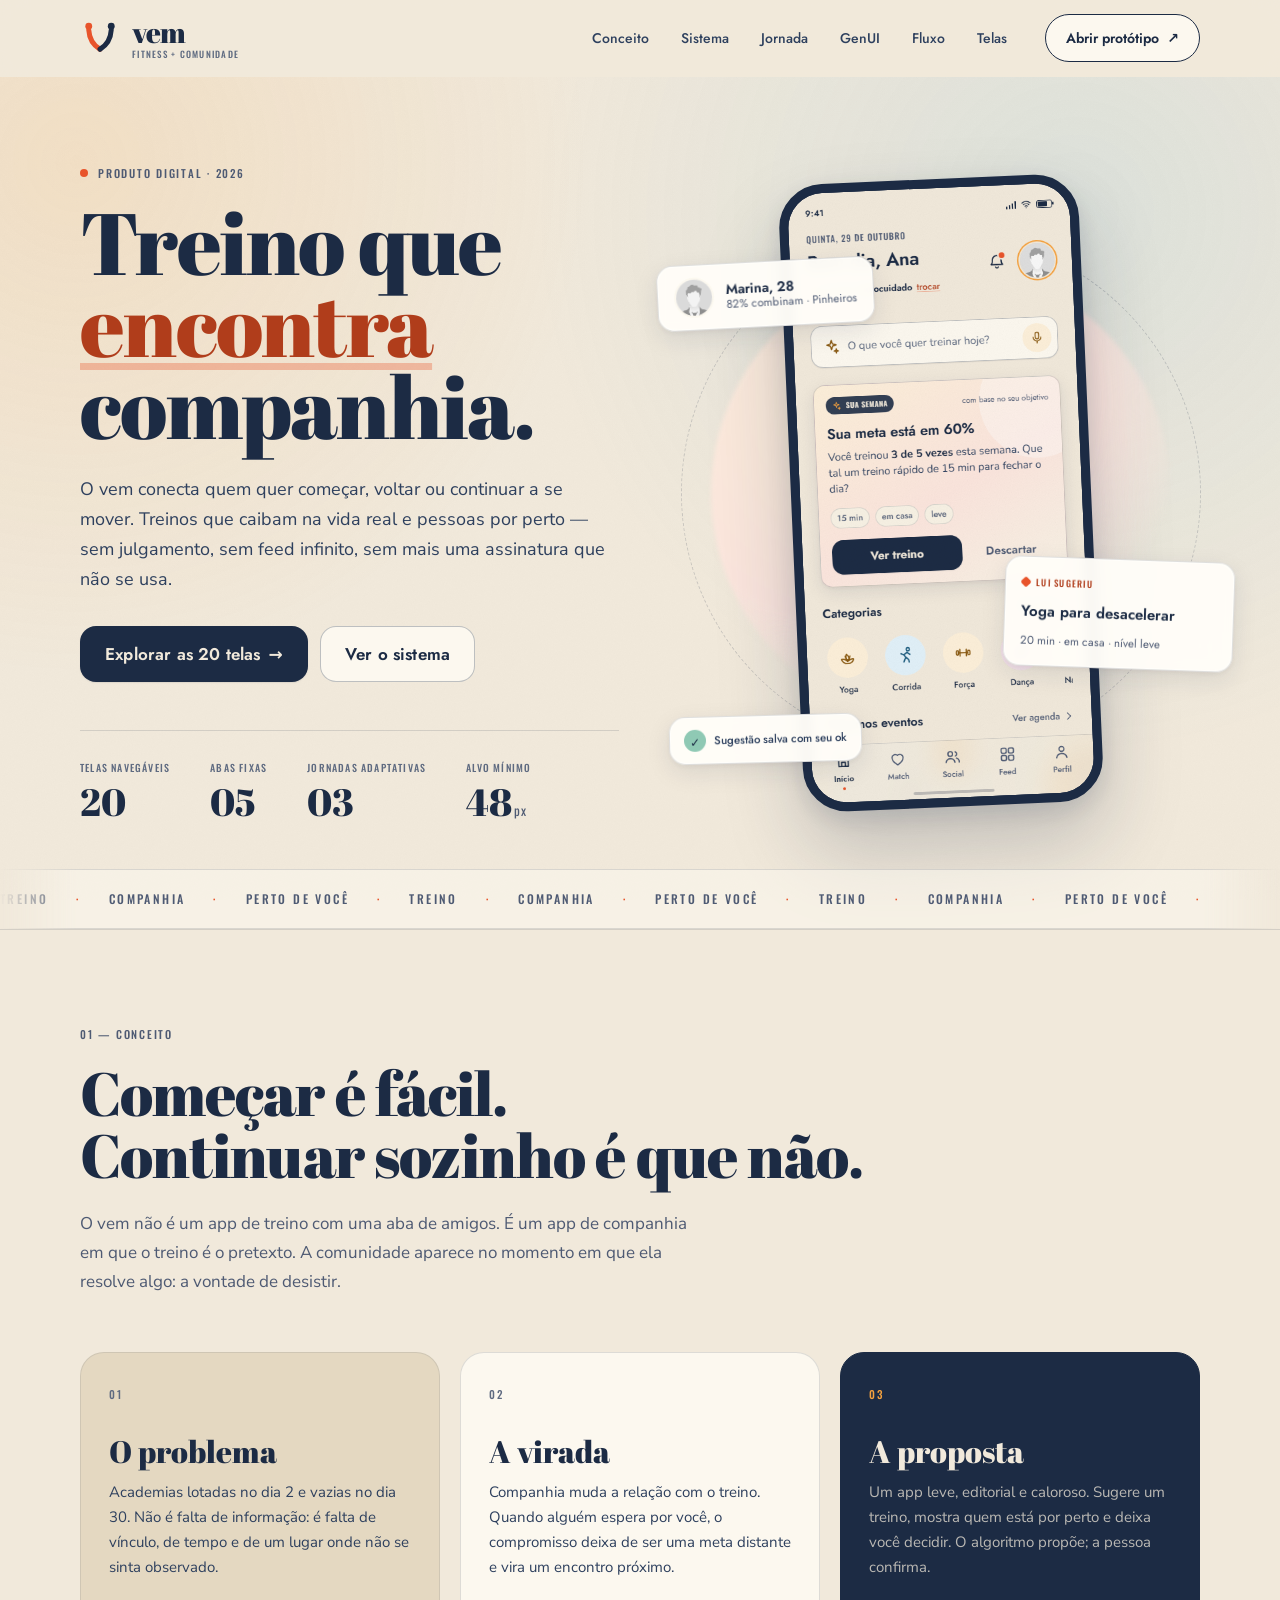
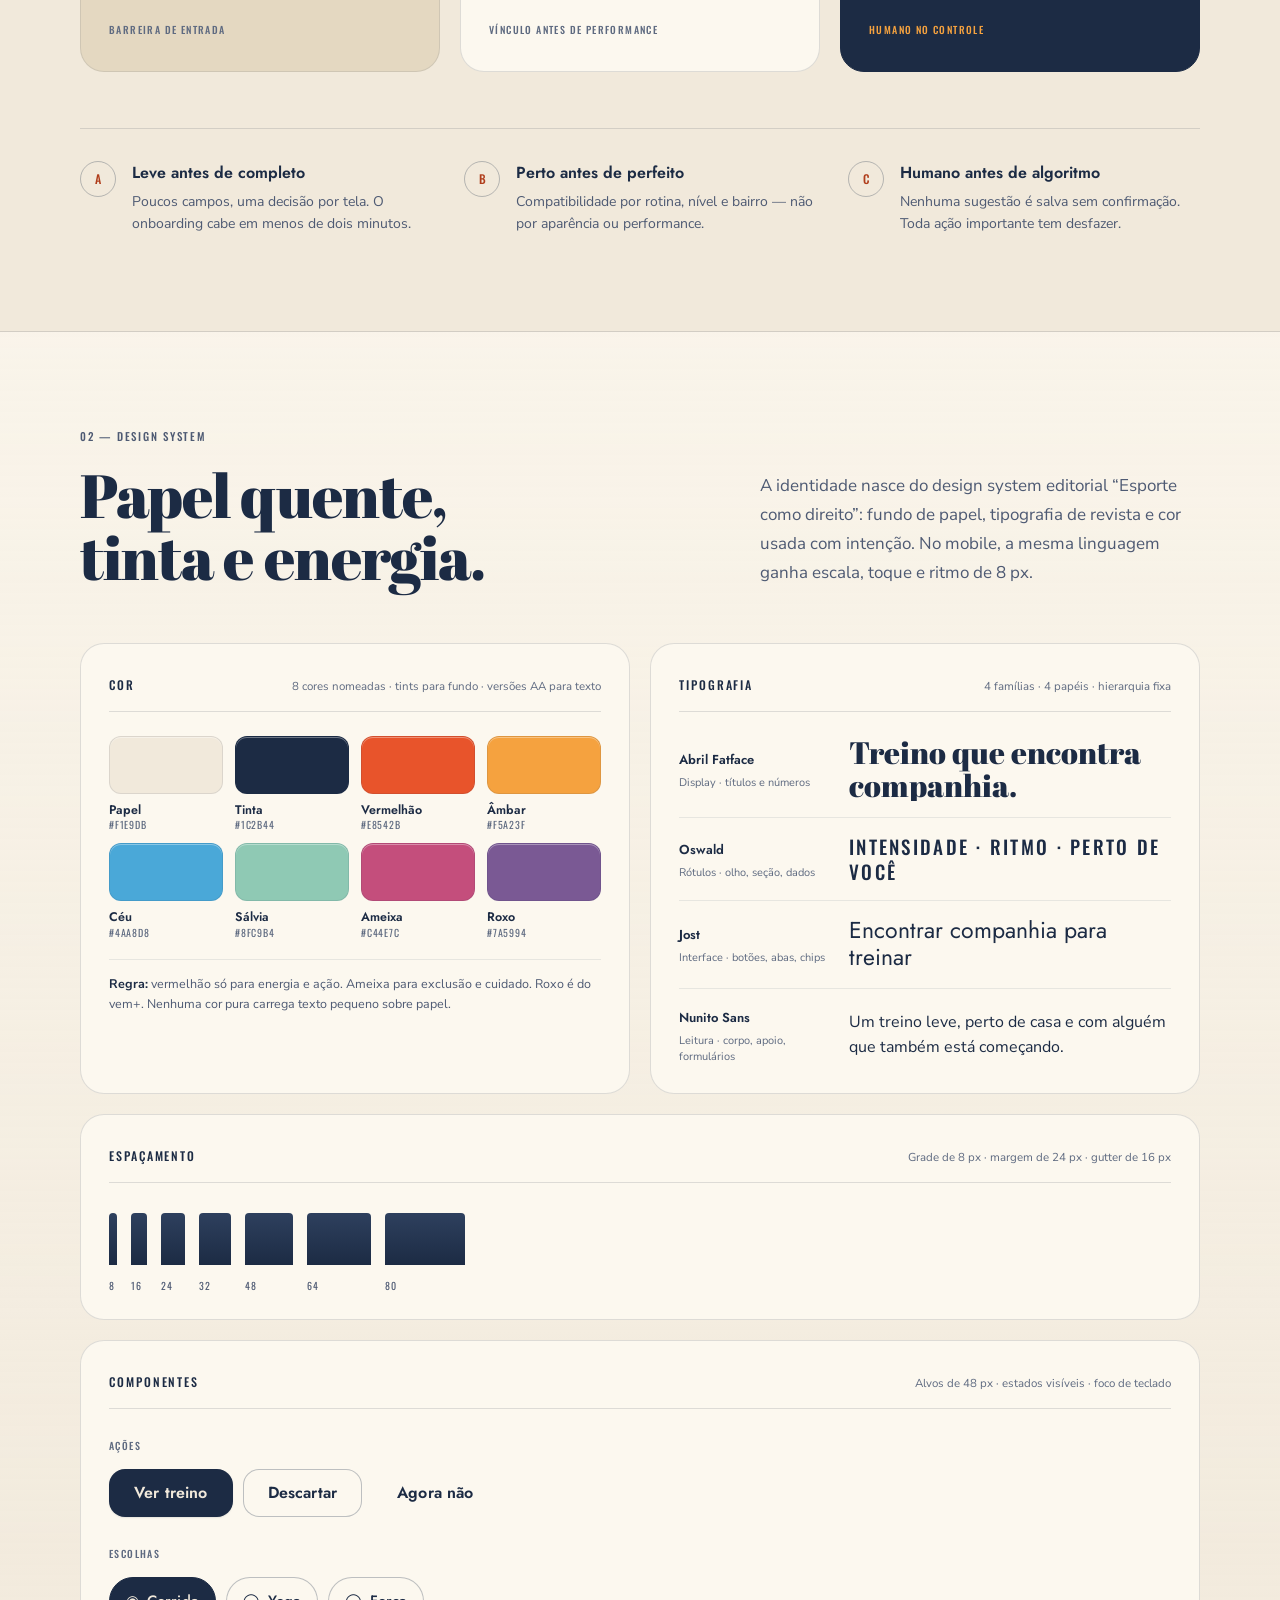
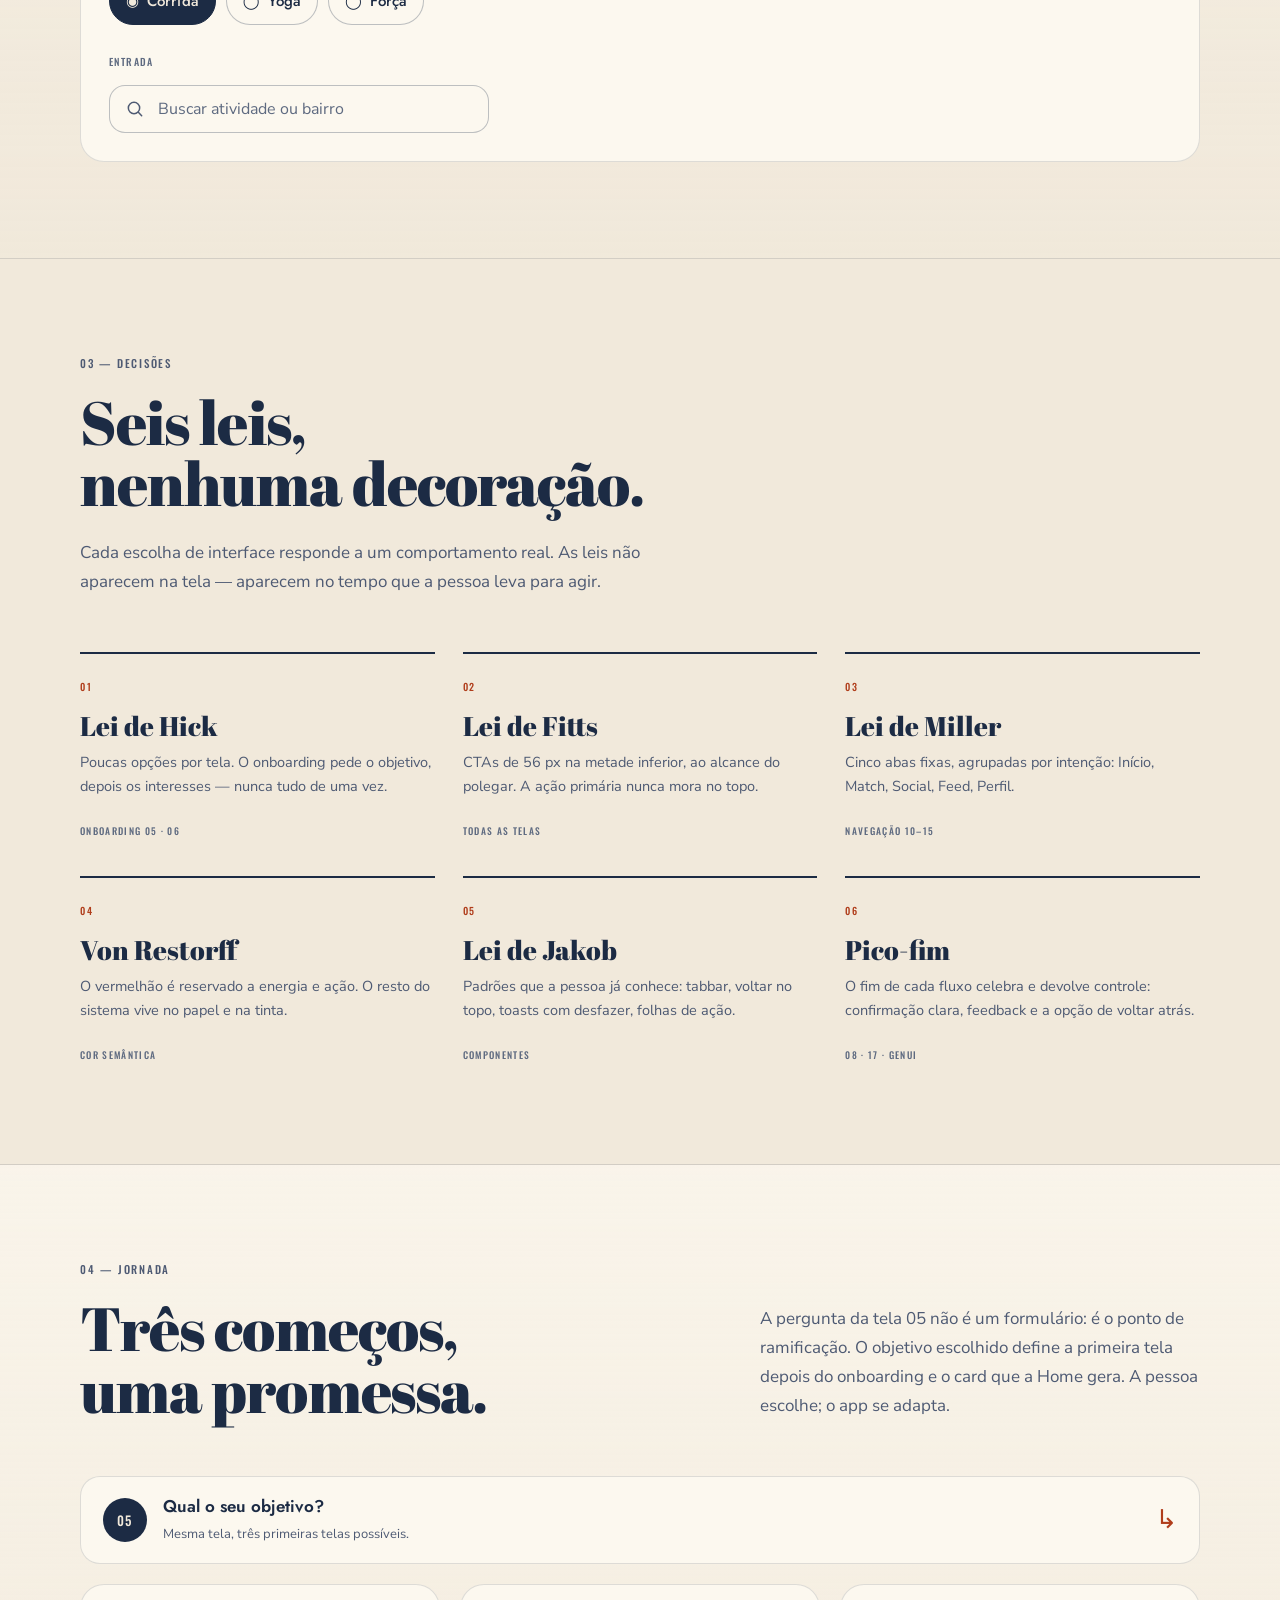
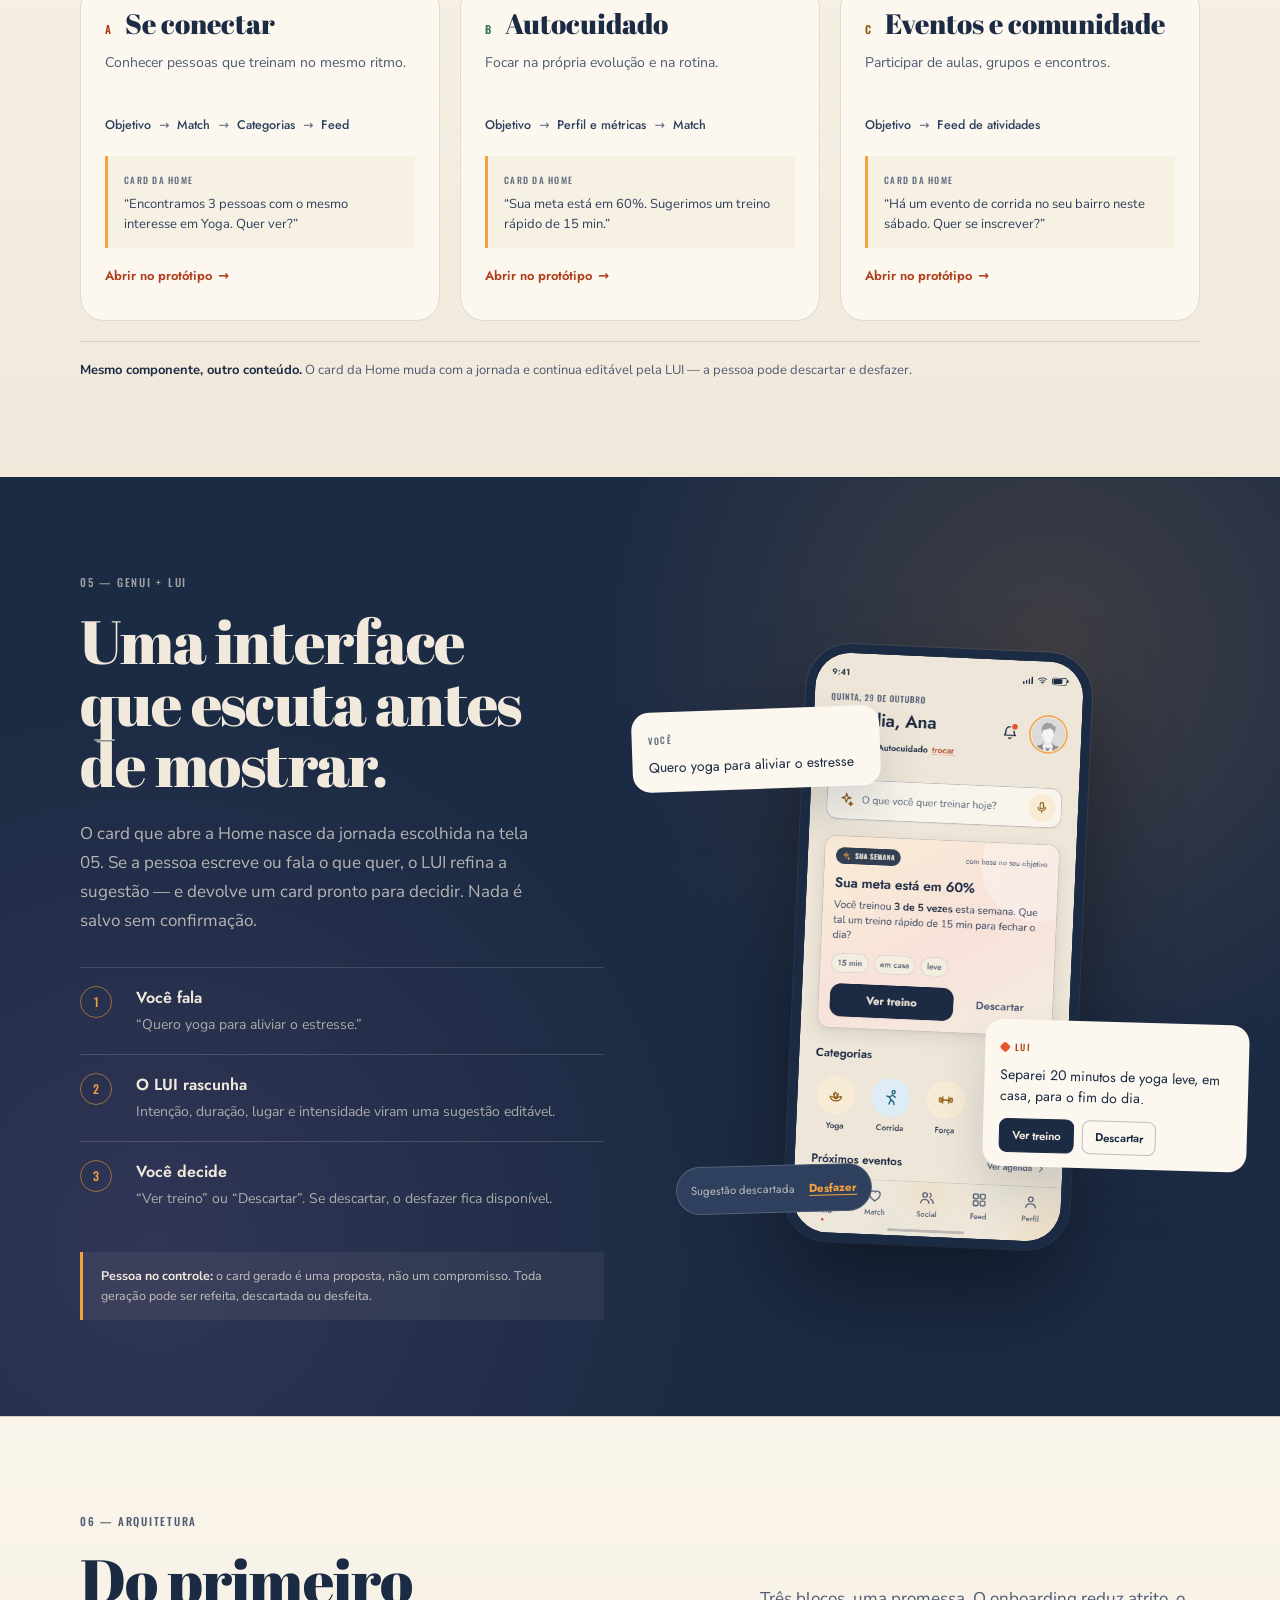
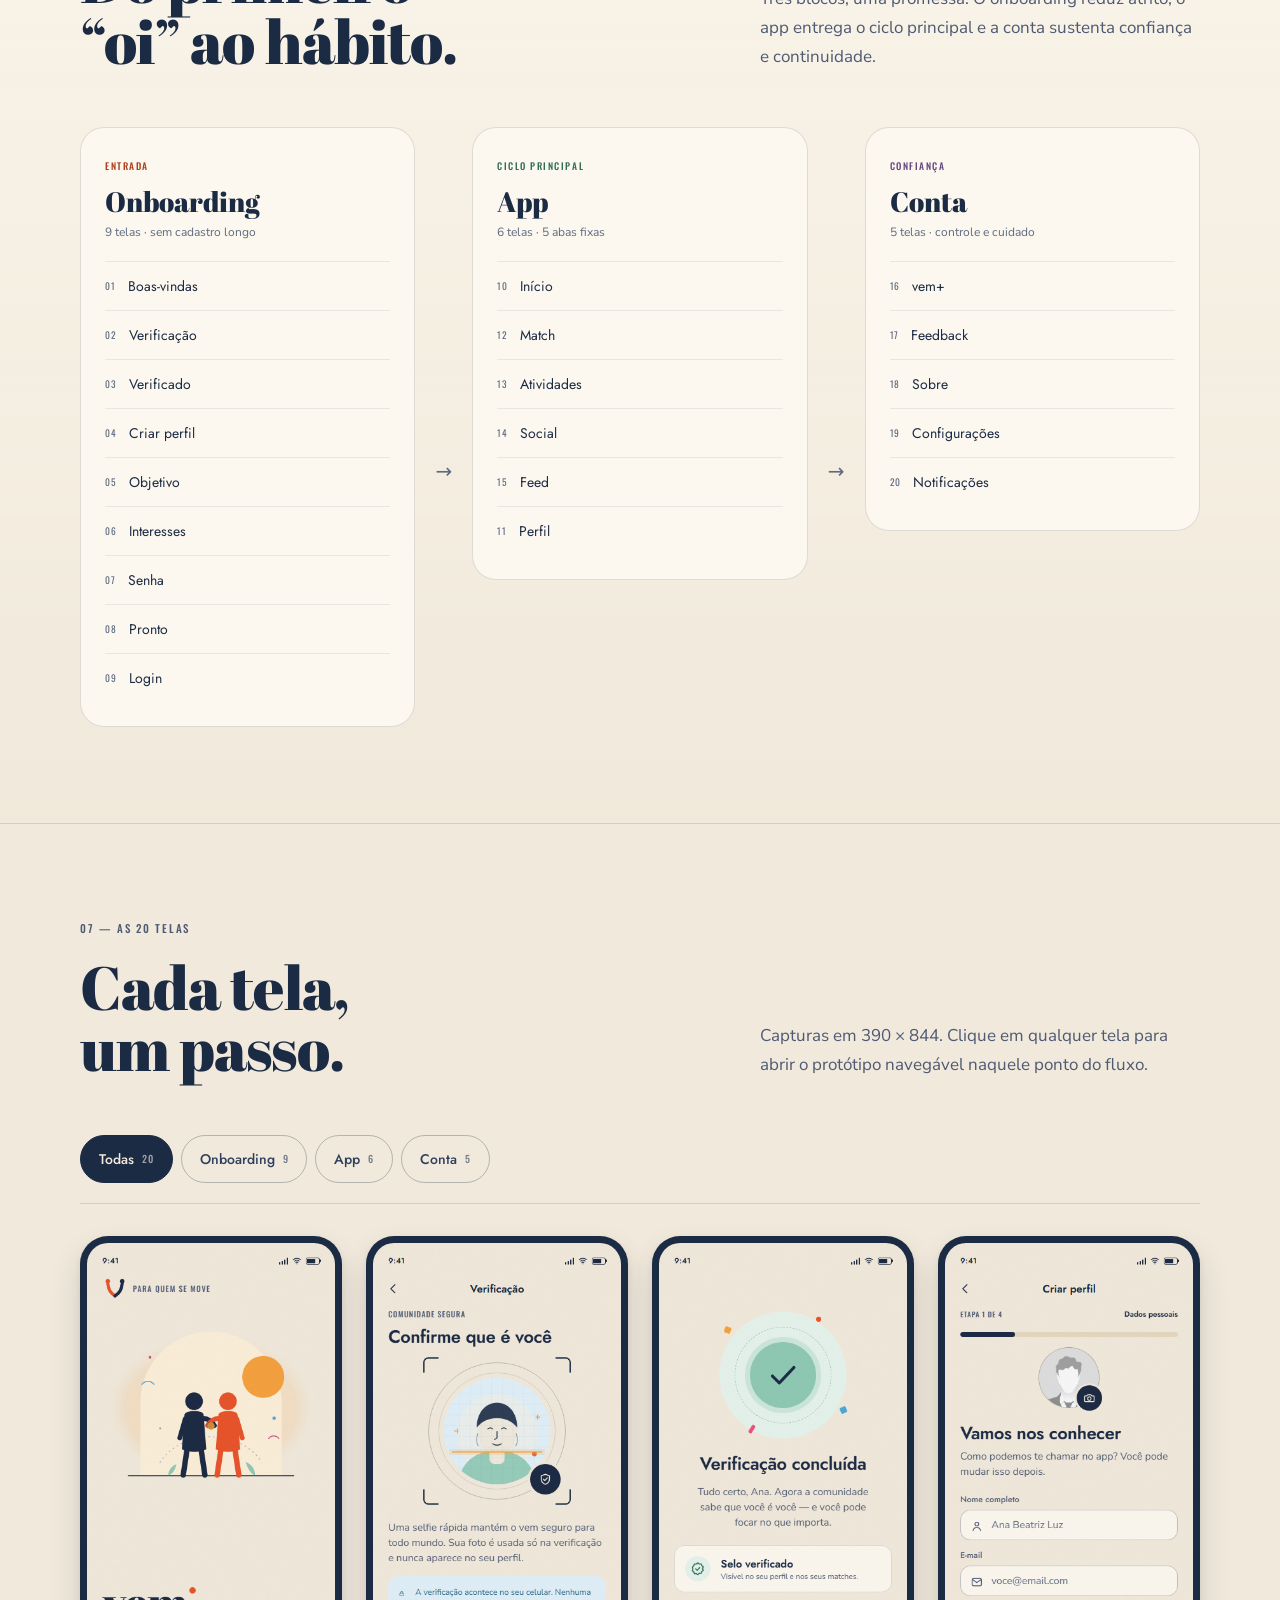
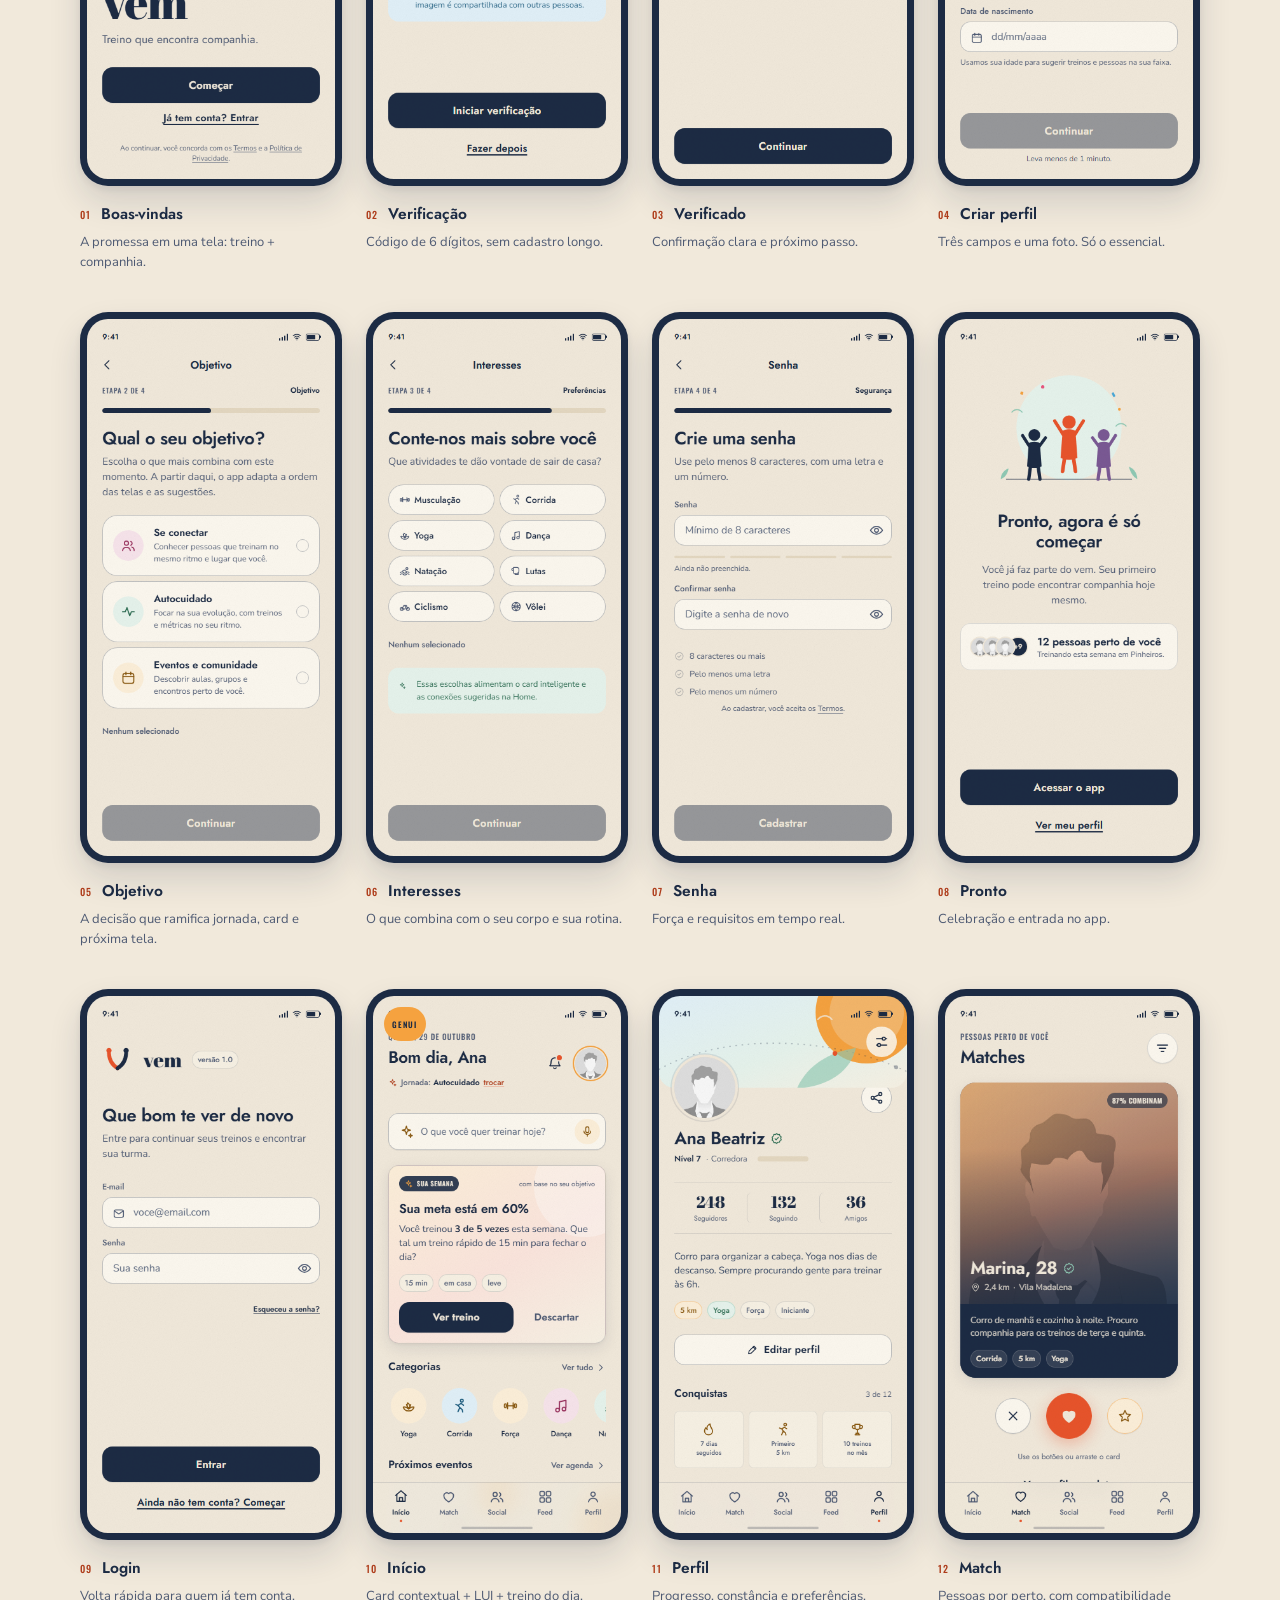
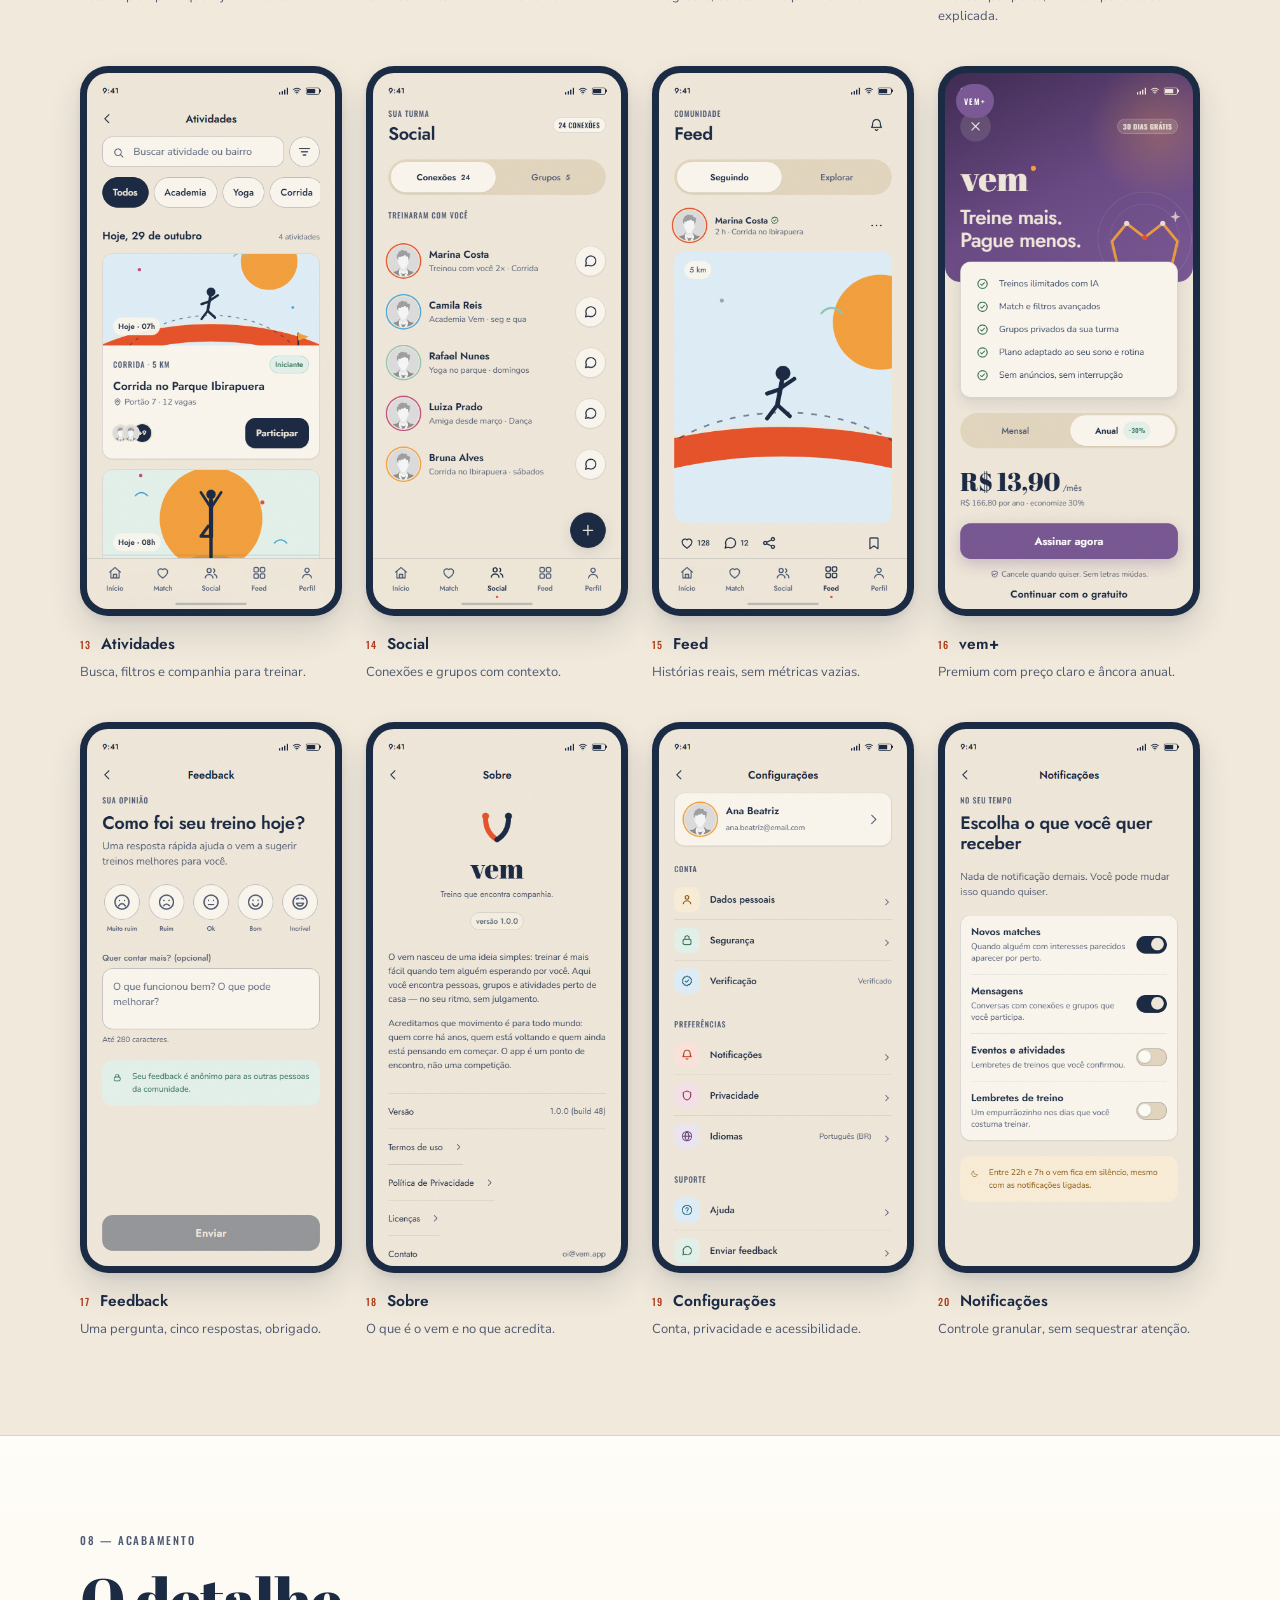
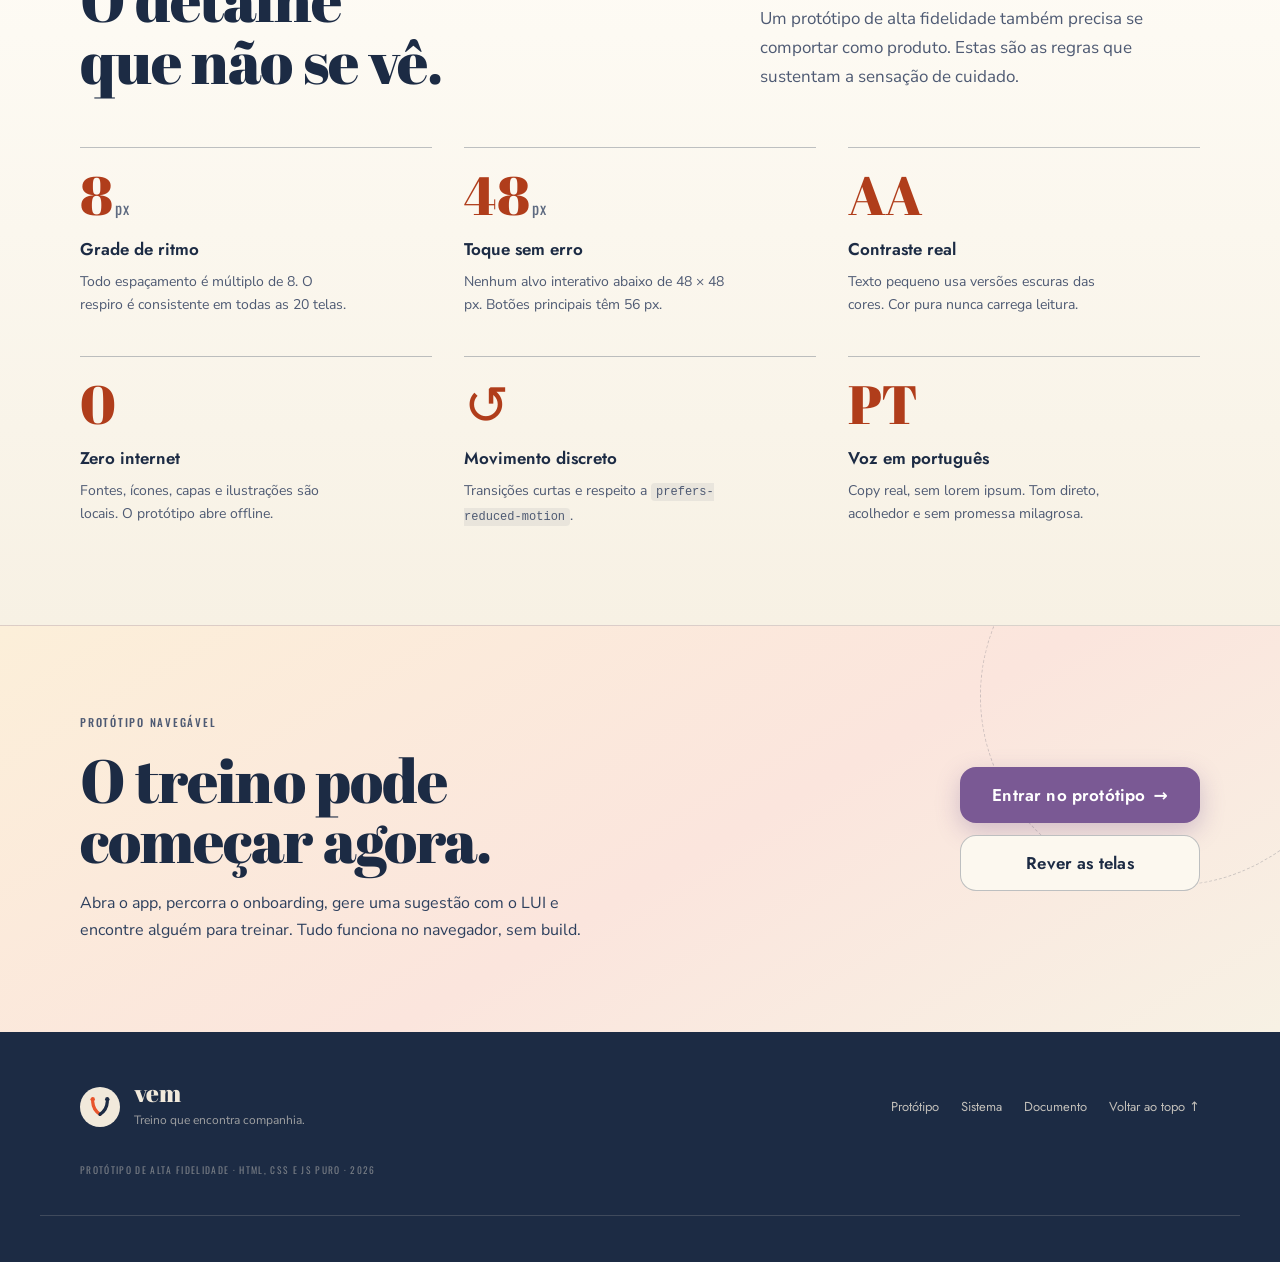
==== index.html @ 2e84379d "Protótipo vem: 20 telas, jornadas adaptativas e apresentação" ====
<!DOCTYPE html>
<html lang="pt-BR">
<head>
  <meta charset="utf-8">
  <meta name="viewport" content="width=device-width, initial-scale=1, viewport-fit=cover">
  <title>vem — protótipo, sistema e apresentação</title>
  <meta name="description" content="vem: treino que encontra companhia. Protótipo navegável de 20 telas, design system editorial e GenUI com LUI.">
  <meta name="theme-color" content="#f1e9db">
  <link rel="icon" href="assets/img/logo.svg">
  <link rel="stylesheet" href="assets/fonts/fonts.css?v=1">
  <link rel="stylesheet" href="assets/css/tokens.css?v=1">
  <link rel="stylesheet" href="assets/css/base.css?v=1">
  <link rel="stylesheet" href="assets/css/components.css?v=1">
  <link rel="stylesheet" href="assets/css/site.css?v=7">
  <link rel="stylesheet" href="assets/css/print.css?v=6" media="print">
</head>
<body class="site-page">

  <a class="skip" href="#conteudo">Pular para o conteúdo</a>

  <header class="site-header" id="topo">
    <div class="wrap site-header__inner">
      <a class="brand" href="index.html" aria-label="vem — página inicial">
        <img class="brand__logo" src="assets/img/logo.svg" alt="" width="40" height="40">
        <span class="brand__text">
          <strong>vem</strong>
          <small>fitness + comunidade</small>
        </span>
      </a>

      <nav class="site-nav" aria-label="Seções da apresentação">
        <a href="#conceito">Conceito</a>
        <a href="#sistema">Sistema</a>
        <a href="#jornada">Jornada</a>
        <a href="#genui">GenUI</a>
        <a href="#fluxo">Fluxo</a>
        <a href="#telas">Telas</a>
      </nav>

      <a class="site-header__cta" href="app.html?tela=01">
        Abrir protótipo
        <span aria-hidden="true">↗</span>
      </a>
    </div>
  </header>

  <main id="conteudo">

    <!-- =====================================================================
         Hero
         ===================================================================== -->
    <section class="hero">
      <div class="wrap hero__grid">
        <div class="hero__copy">
          <p class="eyebrow">
            <span class="eyebrow__dot" aria-hidden="true"></span>
            Produto digital · 2026
          </p>

          <h1 class="hero__title">Treino que <em>encontra</em> companhia.</h1>

          <p class="hero__lead">
            O vem conecta quem quer começar, voltar ou continuar a se mover.
            Treinos que caibam na vida real e pessoas por perto — sem julgamento,
            sem feed infinito, sem mais uma assinatura que não se usa.
          </p>

          <div class="hero__actions">
            <a class="btn btn--primary btn--lg" href="app.html?tela=01">
              Explorar as 20 telas
              <span aria-hidden="true">→</span>
            </a>
            <a class="btn btn--secondary btn--lg" href="#sistema">Ver o sistema</a>
          </div>

          <dl class="hero__stats">
            <div>
              <dt>Telas navegáveis</dt>
              <dd>20</dd>
            </div>
            <div>
              <dt>Abas fixas</dt>
              <dd>05</dd>
            </div>
            <div>
              <dt>Jornadas adaptativas</dt>
              <dd>03</dd>
            </div>
            <div>
              <dt>Alvo mínimo</dt>
              <dd>48<small>px</small></dd>
            </div>
          </dl>
        </div>

        <div class="hero__visual" aria-hidden="true">
          <span class="hero__halo"></span>
          <span class="hero__arc"></span>

          <div class="device device--hero">
            <img src="assets/screens/s10.png" width="390" height="844" alt="">
          </div>

          <div class="float-card float-card--match">
            <img class="float-card__avatar" src="assets/img/avatar.jpg" alt="" width="40" height="40">
            <span class="float-card__body">
              <strong>Marina, 28</strong>
              <span>82% combinam · Pinheiros</span>
            </span>
          </div>

          <div class="float-card float-card--ai">
            <span class="float-card__label"><span class="float-card__spark"></span> LUI sugeriu</span>
            <strong>Yoga para desacelerar</strong>
            <span>20 min · em casa · nível leve</span>
          </div>

          <div class="float-card float-card--tag">
            <span class="float-card__check">✓</span>
            <span>Sugestão salva com seu ok</span>
          </div>
        </div>
      </div>

      <div class="hero__ticker" aria-hidden="true">
        <div class="hero__ticker-track">
          <span>treino</span><span>·</span><span>companhia</span><span>·</span><span>perto de você</span><span>·</span>
          <span>treino</span><span>·</span><span>companhia</span><span>·</span><span>perto de você</span><span>·</span>
          <span>treino</span><span>·</span><span>companhia</span><span>·</span><span>perto de você</span><span>·</span>
        </div>
      </div>
    </section>

    <!-- =====================================================================
         Conceito
         ===================================================================== -->
    <section class="section" id="conceito">
      <div class="wrap">
        <header class="section__head">
          <p class="eyebrow">01 — Conceito</p>
          <h2 class="section__title">Começar é fácil.<br>Continuar sozinho é que não.</h2>
          <p class="section__lead">
            O vem não é um app de treino com uma aba de amigos. É um app de companhia
            em que o treino é o pretexto. A comunidade aparece no momento em que ela
            resolve algo: a vontade de desistir.
          </p>
        </header>

        <div class="concept">
          <article class="concept__card concept__card--problem">
            <span class="concept__num">01</span>
            <h3>O problema</h3>
            <p>
              Academias lotadas no dia 2 e vazias no dia 30. Não é falta de informação:
              é falta de vínculo, de tempo e de um lugar onde não se sinta observado.
            </p>
            <span class="concept__foot">Barreira de entrada</span>
          </article>

          <article class="concept__card concept__card--insight">
            <span class="concept__num">02</span>
            <h3>A virada</h3>
            <p>
              Companhia muda a relação com o treino. Quando alguém espera por você,
              o compromisso deixa de ser uma meta distante e vira um encontro próximo.
            </p>
            <span class="concept__foot">Vínculo antes de performance</span>
          </article>

          <article class="concept__card concept__card--solution">
            <span class="concept__num">03</span>
            <h3>A proposta</h3>
            <p>
              Um app leve, editorial e caloroso. Sugere um treino, mostra quem está por
              perto e deixa você decidir. O algoritmo propõe; a pessoa confirma.
            </p>
            <span class="concept__foot">Humano no controle</span>
          </article>
        </div>

        <div class="principles">
          <div class="principles__item">
            <span class="principles__mark" aria-hidden="true">A</span>
            <div>
              <h4>Leve antes de completo</h4>
              <p>Poucos campos, uma decisão por tela. O onboarding cabe em menos de dois minutos.</p>
            </div>
          </div>
          <div class="principles__item">
            <span class="principles__mark" aria-hidden="true">B</span>
            <div>
              <h4>Perto antes de perfeito</h4>
              <p>Compatibilidade por rotina, nível e bairro — não por aparência ou performance.</p>
            </div>
          </div>
          <div class="principles__item">
            <span class="principles__mark" aria-hidden="true">C</span>
            <div>
              <h4>Humano antes de algoritmo</h4>
              <p>Nenhuma sugestão é salva sem confirmação. Toda ação importante tem desfazer.</p>
            </div>
          </div>
        </div>
      </div>
    </section>

    <!-- =====================================================================
         Sistema
         ===================================================================== -->
    <section class="section section--paper" id="sistema">
      <div class="wrap">
        <header class="section__head section__head--split">
          <div>
            <p class="eyebrow">02 — Design system</p>
            <h2 class="section__title">Papel quente,<br>tinta e energia.</h2>
          </div>
          <p class="section__lead section__lead--right">
            A identidade nasce do design system editorial “Esporte como direito”:
            fundo de papel, tipografia de revista e cor usada com intenção. No mobile,
            a mesma linguagem ganha escala, toque e ritmo de 8 px.
          </p>
        </header>

        <div class="system">
          <article class="system__block">
            <div class="system__label">
              <span>Cor</span>
              <small>8 cores nomeadas · tints para fundo · versões AA para texto</small>
            </div>
            <ul class="palette">
              <li class="swatch" style="--swatch: #f1e9db; --swatch-ink: #1c2b44;">
                <span class="swatch__chip"></span>
                <span class="swatch__meta"><strong>Papel</strong><small>#F1E9DB</small></span>
              </li>
              <li class="swatch" style="--swatch: #1c2b44; --swatch-ink: #f1e9db;">
                <span class="swatch__chip"></span>
                <span class="swatch__meta"><strong>Tinta</strong><small>#1C2B44</small></span>
              </li>
              <li class="swatch" style="--swatch: #e8542b; --swatch-ink: #1c2b44;">
                <span class="swatch__chip"></span>
                <span class="swatch__meta"><strong>Vermelhão</strong><small>#E8542B</small></span>
              </li>
              <li class="swatch" style="--swatch: #f5a23f; --swatch-ink: #1c2b44;">
                <span class="swatch__chip"></span>
                <span class="swatch__meta"><strong>Âmbar</strong><small>#F5A23F</small></span>
              </li>
              <li class="swatch" style="--swatch: #4aa8d8; --swatch-ink: #1c2b44;">
                <span class="swatch__chip"></span>
                <span class="swatch__meta"><strong>Céu</strong><small>#4AA8D8</small></span>
              </li>
              <li class="swatch" style="--swatch: #8fc9b4; --swatch-ink: #1c2b44;">
                <span class="swatch__chip"></span>
                <span class="swatch__meta"><strong>Sálvia</strong><small>#8FC9B4</small></span>
              </li>
              <li class="swatch" style="--swatch: #c44e7c; --swatch-ink: #fcf8ef;">
                <span class="swatch__chip"></span>
                <span class="swatch__meta"><strong>Ameixa</strong><small>#C44E7C</small></span>
              </li>
              <li class="swatch" style="--swatch: #7a5994; --swatch-ink: #fcf8ef;">
                <span class="swatch__chip"></span>
                <span class="swatch__meta"><strong>Roxo</strong><small>#7A5994</small></span>
              </li>
            </ul>
            <p class="system__note">
              <strong>Regra:</strong> vermelhão só para energia e ação. Ameixa para exclusão e cuidado.
              Roxo é do vem+. Nenhuma cor pura carrega texto pequeno sobre papel.
            </p>
          </article>

          <article class="system__block">
            <div class="system__label">
              <span>Tipografia</span>
              <small>4 famílias · 4 papéis · hierarquia fixa</small>
            </div>
            <div class="type">
              <div class="type__row">
                <div class="type__meta"><strong>Abril Fatface</strong><span>Display · títulos e números</span></div>
                <p class="type__sample type__sample--display">Treino que encontra companhia.</p>
              </div>
              <div class="type__row">
                <div class="type__meta"><strong>Oswald</strong><span>Rótulos · olho, seção, dados</span></div>
                <p class="type__sample type__sample--label">INTENSIDADE · RITMO · PERTO DE VOCÊ</p>
              </div>
              <div class="type__row">
                <div class="type__meta"><strong>Jost</strong><span>Interface · botões, abas, chips</span></div>
                <p class="type__sample type__sample--ui">Encontrar companhia para treinar</p>
              </div>
              <div class="type__row">
                <div class="type__meta"><strong>Nunito Sans</strong><span>Leitura · corpo, apoio, formulários</span></div>
                <p class="type__sample type__sample--body">
                  Um treino leve, perto de casa e com alguém que também está começando.
                </p>
              </div>
            </div>
          </article>

          <article class="system__block system__block--wide">
            <div class="system__label">
              <span>Espaçamento</span>
              <small>Grade de 8 px · margem de 24 px · gutter de 16 px</small>
            </div>
            <ul class="spacing" aria-label="Escala de espaçamento em pixels">
              <li style="--bar: 8px;"><span>8</span></li>
              <li style="--bar: 16px;"><span>16</span></li>
              <li style="--bar: 24px;"><span>24</span></li>
              <li style="--bar: 32px;"><span>32</span></li>
              <li style="--bar: 48px;"><span>48</span></li>
              <li style="--bar: 64px;"><span>64</span></li>
              <li style="--bar: 80px;"><span>80</span></li>
            </ul>
          </article>

          <article class="system__block system__block--wide">
            <div class="system__label">
              <span>Componentes</span>
              <small>Alvos de 48 px · estados visíveis · foco de teclado</small>
            </div>
            <div class="components">
              <div class="components__group">
                <span class="components__caption">Ações</span>
                <div class="components__row">
                  <button class="btn btn--primary" type="button">Ver treino</button>
                  <button class="btn btn--secondary" type="button">Descartar</button>
                  <button class="btn btn--ghost" type="button">Agora não</button>
                </div>
              </div>
              <div class="components__group">
                <span class="components__caption">Escolhas</span>
                <div class="components__row">
                  <button class="chip is-selected" type="button" aria-pressed="true">
                    <span class="chip__glyph" aria-hidden="true">◉</span>
                    Corrida
                  </button>
                  <button class="chip" type="button" aria-pressed="false">
                    <span class="chip__glyph" aria-hidden="true">◯</span>
                    Yoga
                  </button>
                  <button class="chip" type="button" aria-pressed="false">
                    <span class="chip__glyph" aria-hidden="true">◯</span>
                    Força
                  </button>
                </div>
              </div>
              <div class="components__group">
                <span class="components__caption">Entrada</span>
                <label class="input input--icon components__input">
                  <span class="input__icon" aria-hidden="true">
                    <svg viewBox="0 0 24 24" fill="none" width="20" height="20" aria-hidden="true">
                      <circle cx="10.8" cy="10.8" r="6.8" stroke="currentColor" stroke-width="1.8"/>
                      <path d="m16 16 4 4" stroke="currentColor" stroke-width="1.8" stroke-linecap="round"/>
                    </svg>
                  </span>
                  <input class="input__control" type="search" placeholder="Buscar atividade ou bairro" aria-label="Exemplo de busca">
                </label>
              </div>
            </div>
          </article>
        </div>
      </div>
    </section>

    <!-- =====================================================================
         Leis de UX
         ===================================================================== -->
    <section class="section" id="leis">
      <div class="wrap">
        <header class="section__head">
          <p class="eyebrow">03 — Decisões</p>
          <h2 class="section__title">Seis leis,<br>nenhuma decoração.</h2>
          <p class="section__lead">
            Cada escolha de interface responde a um comportamento real. As leis não
            aparecem na tela — aparecem no tempo que a pessoa leva para agir.
          </p>
        </header>

        <div class="laws">
          <article class="law">
            <span class="law__num">01</span>
            <h3>Lei de Hick</h3>
            <p>Poucas opções por tela. O onboarding pede o objetivo, depois os interesses — nunca tudo de uma vez.</p>
            <span class="law__tag">Onboarding 05 · 06</span>
          </article>
          <article class="law">
            <span class="law__num">02</span>
            <h3>Lei de Fitts</h3>
            <p>CTAs de 56 px na metade inferior, ao alcance do polegar. A ação primária nunca mora no topo.</p>
            <span class="law__tag">Todas as telas</span>
          </article>
          <article class="law">
            <span class="law__num">03</span>
            <h3>Lei de Miller</h3>
            <p>Cinco abas fixas, agrupadas por intenção: Início, Match, Social, Feed, Perfil.</p>
            <span class="law__tag">Navegação 10–15</span>
          </article>
          <article class="law">
            <span class="law__num">04</span>
            <h3>Von Restorff</h3>
            <p>O vermelhão é reservado a energia e ação. O resto do sistema vive no papel e na tinta.</p>
            <span class="law__tag">Cor semântica</span>
          </article>
          <article class="law">
            <span class="law__num">05</span>
            <h3>Lei de Jakob</h3>
            <p>Padrões que a pessoa já conhece: tabbar, voltar no topo, toasts com desfazer, folhas de ação.</p>
            <span class="law__tag">Componentes</span>
          </article>
          <article class="law">
            <span class="law__num">06</span>
            <h3>Pico-fim</h3>
            <p>O fim de cada fluxo celebra e devolve controle: confirmação clara, feedback e a opção de voltar atrás.</p>
            <span class="law__tag">08 · 17 · GenUI</span>
          </article>
        </div>
      </div>
    </section>

    <!-- =====================================================================
         Jornada adaptativa
         ===================================================================== -->
    <section class="section section--paper" id="jornada">
      <div class="wrap">
        <header class="section__head section__head--split">
          <div>
            <p class="eyebrow">04 — Jornada</p>
            <h2 class="section__title">Três começos,<br>uma promessa.</h2>
          </div>
          <p class="section__lead section__lead--right">
            A pergunta da tela 05 não é um formulário: é o ponto de ramificação.
            O objetivo escolhido define a primeira tela depois do onboarding e o
            card que a Home gera. A pessoa escolhe; o app se adapta.
          </p>
        </header>

        <div class="journey">
          <div class="journey__root">
            <span class="journey__root-num">05</span>
            <div class="journey__root-copy">
              <strong>Qual o seu objetivo?</strong>
              <span>Mesma tela, três primeiras telas possíveis.</span>
            </div>
            <span class="journey__root-split" aria-hidden="true">↳</span>
          </div>

          <div class="journey__paths">
            <article class="jpath jpath--social">
              <header class="jpath__head">
                <span class="jpath__letter">A</span>
                <h3>Se conectar</h3>
              </header>
              <p class="jpath__intent">Conhecer pessoas que treinam no mesmo ritmo.</p>
              <ol class="jpath__flow" aria-label="Fluxo do caminho A">
                <li>Objetivo</li>
                <li>Match</li>
                <li>Categorias</li>
                <li>Feed</li>
              </ol>
              <p class="jpath__card">
                <span class="jpath__label">Card da Home</span>
                “Encontramos 3 pessoas com o mesmo interesse em Yoga. Quer ver?”
              </p>
              <a class="jpath__link" href="app.html?tela=05">Abrir no protótipo <span aria-hidden="true">→</span></a>
            </article>

            <article class="jpath jpath--self">
              <header class="jpath__head">
                <span class="jpath__letter">B</span>
                <h3>Autocuidado</h3>
              </header>
              <p class="jpath__intent">Focar na própria evolução e na rotina.</p>
              <ol class="jpath__flow" aria-label="Fluxo do caminho B">
                <li>Objetivo</li>
                <li>Perfil e métricas</li>
                <li>Match</li>
              </ol>
              <p class="jpath__card">
                <span class="jpath__label">Card da Home</span>
                “Sua meta está em 60%. Sugerimos um treino rápido de 15 min.”
              </p>
              <a class="jpath__link" href="app.html?tela=05">Abrir no protótipo <span aria-hidden="true">→</span></a>
            </article>

            <article class="jpath jpath--events">
              <header class="jpath__head">
                <span class="jpath__letter">C</span>
                <h3>Eventos e comunidade</h3>
              </header>
              <p class="jpath__intent">Participar de aulas, grupos e encontros.</p>
              <ol class="jpath__flow" aria-label="Fluxo do caminho C">
                <li>Objetivo</li>
                <li>Feed de atividades</li>
              </ol>
              <p class="jpath__card">
                <span class="jpath__label">Card da Home</span>
                “Há um evento de corrida no seu bairro neste sábado. Quer se inscrever?”
              </p>
              <a class="jpath__link" href="app.html?tela=05">Abrir no protótipo <span aria-hidden="true">→</span></a>
            </article>
          </div>

          <p class="journey__note">
            <strong>Mesmo componente, outro conteúdo.</strong> O card da Home muda com a
            jornada e continua editável pela LUI — a pessoa pode descartar e desfazer.
          </p>
        </div>
      </div>
    </section>

    <!-- =====================================================================
         GenUI
         ===================================================================== -->
    <section class="section section--ink" id="genui">
      <div class="wrap genui">
        <div class="genui__copy">
          <p class="eyebrow eyebrow--light">05 — GenUI + LUI</p>
          <h2 class="section__title section__title--light">Uma interface<br>que escuta antes<br>de mostrar.</h2>
          <p class="genui__lead">
            O card que abre a Home nasce da jornada escolhida na tela 05. Se a pessoa
            escreve ou fala o que quer, o LUI refina a sugestão — e devolve um card
            pronto para decidir. Nada é salvo sem confirmação.
          </p>

          <ol class="genui__steps">
            <li>
              <span class="genui__step-num">1</span>
              <div>
                <h3>Você fala</h3>
                <p>“Quero yoga para aliviar o estresse.”</p>
              </div>
            </li>
            <li>
              <span class="genui__step-num">2</span>
              <div>
                <h3>O LUI rascunha</h3>
                <p>Intenção, duração, lugar e intensidade viram uma sugestão editável.</p>
              </div>
            </li>
            <li>
              <span class="genui__step-num">3</span>
              <div>
                <h3>Você decide</h3>
                <p>“Ver treino” ou “Descartar”. Se descartar, o desfazer fica disponível.</p>
              </div>
            </li>
          </ol>

          <p class="genui__note">
            <strong>Pessoa no controle:</strong> o card gerado é uma proposta, não um compromisso.
            Toda geração pode ser refeita, descartada ou desfeita.
          </p>
        </div>

        <div class="genui__visual" aria-hidden="true">
          <div class="device device--genui">
            <img src="assets/screens/s10.png" width="390" height="844" alt="">
          </div>

          <div class="genui__bubble">
            <span class="genui__bubble-label">Você</span>
            <p>Quero yoga para aliviar o estresse</p>
          </div>

          <div class="genui__bubble genui__bubble--lui">
            <span class="genui__bubble-label"><span class="float-card__spark"></span> LUI</span>
            <p>Separei 20 minutos de yoga leve, em casa, para o fim do dia.</p>
            <span class="genui__bubble-actions">
              <span class="mini-btn mini-btn--solid">Ver treino</span>
              <span class="mini-btn">Descartar</span>
            </span>
          </div>

          <div class="genui__undo">
            <span>Sugestão descartada</span>
            <strong>Desfazer</strong>
          </div>
        </div>
      </div>
    </section>

    <!-- =====================================================================
         Fluxo
         ===================================================================== -->
    <section class="section section--paper" id="fluxo">
      <div class="wrap">
        <header class="section__head section__head--split">
          <div>
            <p class="eyebrow">06 — Arquitetura</p>
            <h2 class="section__title">Do primeiro<br>“oi” ao hábito.</h2>
          </div>
          <p class="section__lead section__lead--right">
            Três blocos, uma promessa. O onboarding reduz atrito, o app entrega o
            ciclo principal e a conta sustenta confiança e continuidade.
          </p>
        </header>

        <div class="flow">
          <article class="flow__col flow__col--onboarding">
            <header class="flow__head">
              <span class="flow__kicker">Entrada</span>
              <h3>Onboarding</h3>
              <p>9 telas · sem cadastro longo</p>
            </header>
            <ol class="flow__list">
              <li><a href="app.html?tela=01"><span>01</span> Boas-vindas</a></li>
              <li><a href="app.html?tela=02"><span>02</span> Verificação</a></li>
              <li><a href="app.html?tela=03"><span>03</span> Verificado</a></li>
              <li><a href="app.html?tela=04"><span>04</span> Criar perfil</a></li>
              <li><a href="app.html?tela=05"><span>05</span> Objetivo</a></li>
              <li><a href="app.html?tela=06"><span>06</span> Interesses</a></li>
              <li><a href="app.html?tela=07"><span>07</span> Senha</a></li>
              <li><a href="app.html?tela=08"><span>08</span> Pronto</a></li>
              <li><a href="app.html?tela=09"><span>09</span> Login</a></li>
            </ol>
          </article>

          <span class="flow__arrow" aria-hidden="true">→</span>

          <article class="flow__col flow__col--app">
            <header class="flow__head">
              <span class="flow__kicker">Ciclo principal</span>
              <h3>App</h3>
              <p>6 telas · 5 abas fixas</p>
            </header>
            <ol class="flow__list">
              <li><a href="app.html?tela=10"><span>10</span> Início</a></li>
              <li><a href="app.html?tela=12"><span>12</span> Match</a></li>
              <li><a href="app.html?tela=13"><span>13</span> Atividades</a></li>
              <li><a href="app.html?tela=14"><span>14</span> Social</a></li>
              <li><a href="app.html?tela=15"><span>15</span> Feed</a></li>
              <li><a href="app.html?tela=11"><span>11</span> Perfil</a></li>
            </ol>
          </article>

          <span class="flow__arrow" aria-hidden="true">→</span>

          <article class="flow__col flow__col--conta">
            <header class="flow__head">
              <span class="flow__kicker">Confiança</span>
              <h3>Conta</h3>
              <p>5 telas · controle e cuidado</p>
            </header>
            <ol class="flow__list">
              <li><a href="app.html?tela=16"><span>16</span> vem+</a></li>
              <li><a href="app.html?tela=17"><span>17</span> Feedback</a></li>
              <li><a href="app.html?tela=18"><span>18</span> Sobre</a></li>
              <li><a href="app.html?tela=19"><span>19</span> Configurações</a></li>
              <li><a href="app.html?tela=20"><span>20</span> Notificações</a></li>
            </ol>
          </article>
        </div>
      </div>
    </section>

    <!-- =====================================================================
         Galeria
         ===================================================================== -->
    <section class="section" id="telas">
      <div class="wrap">
        <header class="section__head section__head--split">
          <div>
            <p class="eyebrow">07 — As 20 telas</p>
            <h2 class="section__title">Cada tela,<br>um passo.</h2>
          </div>
          <p class="section__lead section__lead--right">
            Capturas em 390 × 844. Clique em qualquer tela para abrir o protótipo
            navegável naquele ponto do fluxo.
          </p>
        </header>

        <div class="gallery__filters" role="group" aria-label="Filtrar telas">
          <button class="filter is-active" type="button" data-gallery-filter="all" aria-pressed="true">
            Todas <span>20</span>
          </button>
          <button class="filter" type="button" data-gallery-filter="onboarding" aria-pressed="false">
            Onboarding <span>9</span>
          </button>
          <button class="filter" type="button" data-gallery-filter="app" aria-pressed="false">
            App <span>6</span>
          </button>
          <button class="filter" type="button" data-gallery-filter="conta" aria-pressed="false">
            Conta <span>5</span>
          </button>
        </div>

        <div class="gallery">
          <a class="shot" href="app.html?tela=01" data-group="onboarding">
            <span class="shot__frame">
              <img src="assets/screens/s01.png" width="390" height="844" alt="Tela 01 — Boas-vindas">
              <span class="shot__open">Abrir tela ↗</span>
            </span>
            <span class="shot__meta"><span class="shot__num">01</span><span class="shot__title">Boas-vindas</span></span>
            <span class="shot__desc">A promessa em uma tela: treino + companhia.</span>
          </a>

          <a class="shot" href="app.html?tela=02" data-group="onboarding">
            <span class="shot__frame">
              <img src="assets/screens/s02.png" width="390" height="844" alt="Tela 02 — Verificação">
              <span class="shot__open">Abrir tela ↗</span>
            </span>
            <span class="shot__meta"><span class="shot__num">02</span><span class="shot__title">Verificação</span></span>
            <span class="shot__desc">Código de 6 dígitos, sem cadastro longo.</span>
          </a>

          <a class="shot" href="app.html?tela=03" data-group="onboarding">
            <span class="shot__frame">
              <img src="assets/screens/s03.png" width="390" height="844" alt="Tela 03 — Verificado">
              <span class="shot__open">Abrir tela ↗</span>
            </span>
            <span class="shot__meta"><span class="shot__num">03</span><span class="shot__title">Verificado</span></span>
            <span class="shot__desc">Confirmação clara e próximo passo.</span>
          </a>

          <a class="shot" href="app.html?tela=04" data-group="onboarding">
            <span class="shot__frame">
              <img src="assets/screens/s04.png" width="390" height="844" alt="Tela 04 — Criar perfil">
              <span class="shot__open">Abrir tela ↗</span>
            </span>
            <span class="shot__meta"><span class="shot__num">04</span><span class="shot__title">Criar perfil</span></span>
            <span class="shot__desc">Três campos e uma foto. Só o essencial.</span>
          </a>

          <a class="shot" href="app.html?tela=05" data-group="onboarding">
            <span class="shot__frame">
              <img src="assets/screens/s05.png" width="390" height="844" alt="Tela 05 — Objetivo">
              <span class="shot__open">Abrir tela ↗</span>
            </span>
            <span class="shot__meta"><span class="shot__num">05</span><span class="shot__title">Objetivo</span></span>
            <span class="shot__desc">A decisão que ramifica jornada, card e próxima tela.</span>
          </a>

          <a class="shot" href="app.html?tela=06" data-group="onboarding">
            <span class="shot__frame">
              <img src="assets/screens/s06.png" width="390" height="844" alt="Tela 06 — Interesses">
              <span class="shot__open">Abrir tela ↗</span>
            </span>
            <span class="shot__meta"><span class="shot__num">06</span><span class="shot__title">Interesses</span></span>
            <span class="shot__desc">O que combina com o seu corpo e sua rotina.</span>
          </a>

          <a class="shot" href="app.html?tela=07" data-group="onboarding">
            <span class="shot__frame">
              <img src="assets/screens/s07.png" width="390" height="844" alt="Tela 07 — Senha">
              <span class="shot__open">Abrir tela ↗</span>
            </span>
            <span class="shot__meta"><span class="shot__num">07</span><span class="shot__title">Senha</span></span>
            <span class="shot__desc">Força e requisitos em tempo real.</span>
          </a>

          <a class="shot" href="app.html?tela=08" data-group="onboarding">
            <span class="shot__frame">
              <img src="assets/screens/s08.png" width="390" height="844" alt="Tela 08 — Pronto">
              <span class="shot__open">Abrir tela ↗</span>
            </span>
            <span class="shot__meta"><span class="shot__num">08</span><span class="shot__title">Pronto</span></span>
            <span class="shot__desc">Celebração e entrada no app.</span>
          </a>

          <a class="shot" href="app.html?tela=09" data-group="onboarding">
            <span class="shot__frame">
              <img src="assets/screens/s09.png" width="390" height="844" alt="Tela 09 — Login">
              <span class="shot__open">Abrir tela ↗</span>
            </span>
            <span class="shot__meta"><span class="shot__num">09</span><span class="shot__title">Login</span></span>
            <span class="shot__desc">Volta rápida para quem já tem conta.</span>
          </a>

          <a class="shot shot--feature" href="app.html?tela=10" data-group="app">
            <span class="shot__frame">
              <img src="assets/screens/s10.png" width="390" height="844" alt="Tela 10 — Início com card gerado pelo LUI">
              <span class="shot__open">Abrir tela ↗</span>
            </span>
            <span class="shot__meta"><span class="shot__num">10</span><span class="shot__title">Início</span></span>
            <span class="shot__desc">Card contextual + LUI + treino do dia.</span>
          </a>

          <a class="shot" href="app.html?tela=11" data-group="app">
            <span class="shot__frame">
              <img src="assets/screens/s11.png" width="390" height="844" alt="Tela 11 — Perfil">
              <span class="shot__open">Abrir tela ↗</span>
            </span>
            <span class="shot__meta"><span class="shot__num">11</span><span class="shot__title">Perfil</span></span>
            <span class="shot__desc">Progresso, constância e preferências.</span>
          </a>

          <a class="shot" href="app.html?tela=12" data-group="app">
            <span class="shot__frame">
              <img src="assets/screens/s12.png" width="390" height="844" alt="Tela 12 — Match">
              <span class="shot__open">Abrir tela ↗</span>
            </span>
            <span class="shot__meta"><span class="shot__num">12</span><span class="shot__title">Match</span></span>
            <span class="shot__desc">Pessoas por perto, com compatibilidade explicada.</span>
          </a>

          <a class="shot" href="app.html?tela=13" data-group="app">
            <span class="shot__frame">
              <img src="assets/screens/s13.png" width="390" height="844" alt="Tela 13 — Atividades">
              <span class="shot__open">Abrir tela ↗</span>
            </span>
            <span class="shot__meta"><span class="shot__num">13</span><span class="shot__title">Atividades</span></span>
            <span class="shot__desc">Busca, filtros e companhia para treinar.</span>
          </a>

          <a class="shot" href="app.html?tela=14" data-group="app">
            <span class="shot__frame">
              <img src="assets/screens/s14.png" width="390" height="844" alt="Tela 14 — Social">
              <span class="shot__open">Abrir tela ↗</span>
            </span>
            <span class="shot__meta"><span class="shot__num">14</span><span class="shot__title">Social</span></span>
            <span class="shot__desc">Conexões e grupos com contexto.</span>
          </a>

          <a class="shot" href="app.html?tela=15" data-group="app">
            <span class="shot__frame">
              <img src="assets/screens/s15.png" width="390" height="844" alt="Tela 15 — Feed">
              <span class="shot__open">Abrir tela ↗</span>
            </span>
            <span class="shot__meta"><span class="shot__num">15</span><span class="shot__title">Feed</span></span>
            <span class="shot__desc">Histórias reais, sem métricas vazias.</span>
          </a>

          <a class="shot shot--premium" href="app.html?tela=16" data-group="conta">
            <span class="shot__frame">
              <img src="assets/screens/s16.png" width="390" height="844" alt="Tela 16 — vem+">
              <span class="shot__open">Abrir tela ↗</span>
            </span>
            <span class="shot__meta"><span class="shot__num">16</span><span class="shot__title">vem+</span></span>
            <span class="shot__desc">Premium com preço claro e âncora anual.</span>
          </a>

          <a class="shot" href="app.html?tela=17" data-group="conta">
            <span class="shot__frame">
              <img src="assets/screens/s17.png" width="390" height="844" alt="Tela 17 — Feedback">
              <span class="shot__open">Abrir tela ↗</span>
            </span>
            <span class="shot__meta"><span class="shot__num">17</span><span class="shot__title">Feedback</span></span>
            <span class="shot__desc">Uma pergunta, cinco respostas, obrigado.</span>
          </a>

          <a class="shot" href="app.html?tela=18" data-group="conta">
            <span class="shot__frame">
              <img src="assets/screens/s18.png" width="390" height="844" alt="Tela 18 — Sobre">
              <span class="shot__open">Abrir tela ↗</span>
            </span>
            <span class="shot__meta"><span class="shot__num">18</span><span class="shot__title">Sobre</span></span>
            <span class="shot__desc">O que é o vem e no que acredita.</span>
          </a>

          <a class="shot" href="app.html?tela=19" data-group="conta">
            <span class="shot__frame">
              <img src="assets/screens/s19.png" width="390" height="844" alt="Tela 19 — Configurações">
              <span class="shot__open">Abrir tela ↗</span>
            </span>
            <span class="shot__meta"><span class="shot__num">19</span><span class="shot__title">Configurações</span></span>
            <span class="shot__desc">Conta, privacidade e acessibilidade.</span>
          </a>

          <a class="shot" href="app.html?tela=20" data-group="conta">
            <span class="shot__frame">
              <img src="assets/screens/s20.png" width="390" height="844" alt="Tela 20 — Notificações">
              <span class="shot__open">Abrir tela ↗</span>
            </span>
            <span class="shot__meta"><span class="shot__num">20</span><span class="shot__title">Notificações</span></span>
            <span class="shot__desc">Controle granular, sem sequestrar atenção.</span>
          </a>
        </div>

        <p class="gallery__empty" hidden>Nenhuma tela neste grupo.</p>
      </div>
    </section>

    <!-- =====================================================================
         Craft / acessibilidade
         ===================================================================== -->
    <section class="section section--craft" id="craft">
      <div class="wrap">
        <header class="section__head section__head--split">
          <div>
            <p class="eyebrow">08 — Acabamento</p>
            <h2 class="section__title">O detalhe<br>que não se vê.</h2>
          </div>
          <p class="section__lead section__lead--right">
            Um protótipo de alta fidelidade também precisa se comportar como produto.
            Estas são as regras que sustentam a sensação de cuidado.
          </p>
        </header>

        <div class="craft">
          <article class="craft__item">
            <span class="craft__figure">8<small>px</small></span>
            <h3>Grade de ritmo</h3>
            <p>Todo espaçamento é múltiplo de 8. O respiro é consistente em todas as 20 telas.</p>
          </article>
          <article class="craft__item">
            <span class="craft__figure">48<small>px</small></span>
            <h3>Toque sem erro</h3>
            <p>Nenhum alvo interativo abaixo de 48 × 48 px. Botões principais têm 56 px.</p>
          </article>
          <article class="craft__item">
            <span class="craft__figure">AA</span>
            <h3>Contraste real</h3>
            <p>Texto pequeno usa versões escuras das cores. Cor pura nunca carrega leitura.</p>
          </article>
          <article class="craft__item">
            <span class="craft__figure">0</span>
            <h3>Zero internet</h3>
            <p>Fontes, ícones, capas e ilustrações são locais. O protótipo abre offline.</p>
          </article>
          <article class="craft__item">
            <span class="craft__figure">↺</span>
            <h3>Movimento discreto</h3>
            <p>Transições curtas e respeito a <code>prefers-reduced-motion</code>.</p>
          </article>
          <article class="craft__item">
            <span class="craft__figure">PT</span>
            <h3>Voz em português</h3>
            <p>Copy real, sem lorem ipsum. Tom direto, acolhedor e sem promessa milagrosa.</p>
          </article>
        </div>
      </div>
    </section>

    <!-- =====================================================================
         CTA final
         ===================================================================== -->
    <section class="closing">
      <div class="wrap closing__inner">
        <div>
          <p class="eyebrow">Protótipo navegável</p>
          <h2 class="closing__title">O treino pode<br>começar agora.</h2>
          <p class="closing__text">
            Abra o app, percorra o onboarding, gere uma sugestão com o LUI e encontre
            alguém para treinar. Tudo funciona no navegador, sem build.
          </p>
        </div>
        <div class="closing__actions">
          <a class="btn btn--premium btn--lg" href="app.html?tela=01">
            Entrar no protótipo
            <span aria-hidden="true">→</span>
          </a>
          <a class="btn btn--light btn--lg" href="#telas">Rever as telas</a>
        </div>
      </div>
    </section>
  </main>

  <footer class="site-footer">
    <div class="wrap site-footer__inner">
      <div class="site-footer__brand">
        <img src="assets/img/logo.svg" alt="" width="32" height="32">
        <div>
          <strong>vem</strong>
          <span>Treino que encontra companhia.</span>
        </div>
      </div>

      <nav class="site-footer__nav" aria-label="Links do projeto">
        <a href="app.html?tela=01">Protótipo</a>
        <a href="#sistema">Sistema</a>
        <a href="DESIGN_SYSTEM.md">Documento</a>
        <a href="#topo">Voltar ao topo ↑</a>
      </nav>

      <p class="site-footer__note">
        Protótipo de alta fidelidade · HTML, CSS e JS puro · 2026
      </p>
    </div>
  </footer>

  <script>
    (function () {
      "use strict";

      /* Filtro da galeria -------------------------------------------------- */
      var filters = Array.prototype.slice.call(document.querySelectorAll("[data-gallery-filter]"));
      var shots = Array.prototype.slice.call(document.querySelectorAll(".shot"));
      var empty = document.querySelector(".gallery__empty");

      filters.forEach(function (button) {
        button.addEventListener("click", function () {
          var group = button.getAttribute("data-gallery-filter");

          filters.forEach(function (other) {
            var active = other === button;
            other.classList.toggle("is-active", active);
            other.setAttribute("aria-pressed", active ? "true" : "false");
          });

          var visible = 0;
          shots.forEach(function (shot) {
            var show = group === "all" || shot.getAttribute("data-group") === group;
            shot.hidden = !show;
            if (show) visible += 1;
          });

          if (empty) empty.hidden = visible > 0;
        });
      });

      /* Seção ativa no menu ------------------------------------------------ */
      var links = Array.prototype.slice.call(document.querySelectorAll(".site-nav a"));
      var sections = links
        .map(function (link) {
          return document.querySelector(link.getAttribute("href"));
        })
        .filter(Boolean);

      if ("IntersectionObserver" in window && sections.length) {
        var spy = new IntersectionObserver(
          function (entries) {
            entries.forEach(function (entry) {
              if (!entry.isIntersecting) return;
              links.forEach(function (link) {
                var match = link.getAttribute("href") === "#" + entry.target.id;
                link.classList.toggle("is-active", match);
                if (match) link.setAttribute("aria-current", "true");
                else link.removeAttribute("aria-current");
              });
            });
          },
          { rootMargin: "-45% 0px -50% 0px", threshold: 0 }
        );
        sections.forEach(function (section) {
          spy.observe(section);
        });
      }

      /* Header condensado -------------------------------------------------- */
      var header = document.querySelector(".site-header");
      function onScroll() {
        if (header) header.classList.toggle("is-scrolled", window.scrollY > 24);
        if (window.scrollY < 240) {
          links.forEach(function (link) {
            link.classList.remove("is-active");
            link.removeAttribute("aria-current");
          });
        }
      }
      window.addEventListener("scroll", onScroll, { passive: true });
      onScroll();
    })();
  </script>
</body>
</html>
---- assets/fonts/fonts.css ----
﻿/* Fontes self-hosted — subset latin (Google Fonts, licença OFL)
   Oswald, Jost e Nunito Sans são arquivos variáveis. */

@font-face {
  font-family: "Abril Fatface";
  font-style: normal;
  font-weight: 400;
  font-display: swap;
  src: url("abril-fatface-400.woff2") format("woff2");
}

@font-face {
  font-family: "Oswald";
  font-style: normal;
  font-weight: 200 700;
  font-display: swap;
  src: url("oswald-var.woff2") format("woff2");
}

@font-face {
  font-family: "Jost";
  font-style: normal;
  font-weight: 100 900;
  font-display: swap;
  src: url("jost-var.woff2") format("woff2");
}

@font-face {
  font-family: "Nunito Sans";
  font-style: normal;
  font-weight: 200 1000;
  font-display: swap;
  src: url("nunito-sans-var.woff2") format("woff2");
}
---- assets/css/tokens.css ----
/* =========================================================================
   VEM — Design tokens
   Adaptação mobile do design system "Esporte como direito".
   Regra de espaçamento: apenas múltiplos de 8 (8 · 16 · 24 · 32 · 48 · 64 · 80)
   ========================================================================= */

:root {
  color-scheme: light;

  /* ---- Superfícies (papel quente) ---- */
  --paper: #f1e9db;
  --paper-soft: #f7f1e4;
  --surface: #fcf8ef;
  --surface-2: #fffdf8;
  --paper-deep: #e4d8c1;

  /* ---- Tinta ---- */
  --ink: #1c2b44;
  --ink-2: #2e405e;
  --ink-muted: #4e5a73;
  --ink-ghost: #5e6a80;

  /* ---- Cores nomeadas ---- */
  --vermilion: #e8542b;
  --amber: #f5a23f;
  --sky: #4aa8d8;
  --sage: #8fc9b4;
  --plum: #c44e7c;
  --purple: #7a5994;
  --pink: #e8557e;
  --slate: #8fb0ae;

  /* ---- Versões com contraste AA sobre papel (texto pequeno) ---- */
  --vermilion-ink: #b03d1b;
  --amber-ink: #8a5a12;
  --sky-ink: #1f5e80;
  --sage-ink: #2f6e54;
  --plum-ink: #9a335f;
  --purple-ink: #654780;

  /* ---- Tints (fundos coloridos) ---- */
  --tint-vermilion: #fbe5dd;
  --tint-amber: #fcefd9;
  --tint-sky: #e1f0f8;
  --tint-sage: #e6f3ec;
  --tint-plum: #f7e4eb;
  --tint-purple: #eee8f3;
  --tint-slate: #edf3f2;

  /* ---- Linhas ---- */
  --line: rgba(28, 43, 68, 0.14);
  --line-strong: rgba(28, 43, 68, 0.28);
  --line-hair: rgba(28, 43, 68, 0.09);

  /* ---- Gradientes editoriais ---- */
  --grad-warm: linear-gradient(150deg, #fcefd9 0%, #fbe5dd 55%, #f7f1e4 100%);
  --grad-cool: linear-gradient(150deg, #e1f0f8 0%, #e6f3ec 60%, #f7f1e4 100%);
  --grad-violet: linear-gradient(155deg, #3f2b52 0%, #6a4a84 55%, #7a5994 100%);
  --grad-ink: linear-gradient(160deg, #1c2b44 0%, #2e405e 100%);
  --grad-fade-paper: linear-gradient(180deg, rgba(241, 233, 219, 0) 0%, #f1e9db 72%);

  /* ---- Espaçamento (8px) ---- */
  --s-1: 8px;
  --s-2: 16px;
  --s-3: 24px;
  --s-4: 32px;
  --s-5: 48px;
  --s-6: 64px;
  --s-7: 80px;

  --margin: 24px;
  --gutter: 16px;

  /* ---- Raios ---- */
  --r-sm: 8px;
  --r-md: 16px;
  --r-lg: 24px;
  --r-pill: 999px;

  /* ---- Elevação ---- */
  --shadow-1: 0 1px 2px rgba(28, 43, 68, 0.06), 0 1px 1px rgba(28, 43, 68, 0.04);
  --shadow-2: 0 8px 24px rgba(28, 43, 68, 0.1), 0 2px 6px rgba(28, 43, 68, 0.05);
  --shadow-3: 0 24px 48px rgba(28, 43, 68, 0.16);

  /* ---- Tipografia ---- */
  --font-display: "Abril Fatface", Georgia, "Times New Roman", serif;
  --font-label: "Oswald", "Arial Narrow", Impact, sans-serif;
  --font-ui: "Jost", "Futura", "Century Gothic", system-ui, sans-serif;
  --font-body: "Nunito Sans", "Segoe UI", system-ui, sans-serif;

  --t-display-xl: 40px;
  --t-display: 32px;
  --t-h1: 28px;
  --t-h2: 22px;
  --t-h3: 17px;
  --t-body: 16px;
  --t-sm: 14px;
  --t-xs: 12px;
  --t-label: 12px;

  /* ---- Movimento ---- */
  --ease: cubic-bezier(0.2, 0.8, 0.2, 1);
  --dur-1: 160ms;
  --dur-2: 240ms;
  --dur-3: 320ms;

  /* ---- Métricas do device ---- */
  --phone-w: 390px;
  --phone-h: 844px;
  --status-h: 44px;
  --nav-h: 80px;
  --device-scale: 1;

  /* ---- Textura ---- */
  --noise-img: url("data:image/svg+xml,%3Csvg xmlns='http://www.w3.org/2000/svg' width='180' height='180'%3E%3Cfilter id='n'%3E%3CfeTurbulence type='fractalNoise' baseFrequency='0.9' numOctaves='2' stitchTiles='stitch'/%3E%3CfeColorMatrix type='saturate' values='0'/%3E%3C/filter%3E%3Crect width='180' height='180' filter='url(%23n)' opacity='0.55'/%3E%3C/svg%3E");
}
---- assets/css/base.css ----
/* =========================================================================
   VEM — Base: reset, tipografia, shell do protótipo
   ========================================================================= */

*,
*::before,
*::after {
  box-sizing: border-box;
}

html {
  height: 100%;
  -webkit-text-size-adjust: 100%;
}

body {
  margin: 0;
  min-height: 100%;
  font-family: var(--font-body);
  font-size: var(--t-body);
  line-height: 24px;
  color: var(--ink);
  background: var(--paper);
  -webkit-font-smoothing: antialiased;
  -moz-osx-font-smoothing: grayscale;
  text-rendering: optimizeLegibility;
}

h1,
h2,
h3,
h4,
p,
figure,
blockquote {
  margin: 0;
}

ul,
ol {
  margin: 0;
  padding: 0;
  list-style: none;
}

img,
svg,
video {
  display: block;
  max-width: 100%;
}

[hidden] {
  display: none !important;
}

button,
input,
select,
textarea {
  font: inherit;
  color: inherit;
}

button {
  cursor: pointer;
  border: 0;
  background: none;
  padding: 0;
}

a {
  color: inherit;
}

::selection {
  background: var(--amber);
  color: var(--ink);
}

:focus-visible {
  outline: 2px solid var(--ink);
  outline-offset: 2px;
}

.theme-dark :focus-visible,
.is-dark-status :focus-visible {
  outline-color: var(--paper);
}

/* -------------------------------------------------------------------------
   Tipografia
   ------------------------------------------------------------------------- */

.eyebrow {
  display: inline-flex;
  align-items: center;
  gap: var(--s-1);
  font-family: var(--font-label);
  font-size: var(--t-label);
  font-weight: 500;
  line-height: 16px;
  letter-spacing: 0.09em;
  text-transform: uppercase;
  color: var(--ink-muted);
}

.eyebrow--accent {
  color: var(--vermilion-ink);
}

.eyebrow--amber {
  color: var(--amber-ink);
}

.display {
  font-family: var(--font-display);
  font-size: var(--t-display-xl);
  font-weight: 400;
  line-height: 44px;
  letter-spacing: -0.01em;
}

.stat {
  font-family: var(--font-display);
  font-size: var(--t-display);
  font-weight: 400;
  line-height: 32px;
  letter-spacing: -0.01em;
}

.h1 {
  font-family: var(--font-ui);
  font-size: var(--t-h1);
  font-weight: 600;
  line-height: 32px;
  letter-spacing: -0.015em;
}

.h2 {
  font-family: var(--font-ui);
  font-size: var(--t-h2);
  font-weight: 600;
  line-height: 28px;
  letter-spacing: -0.01em;
}

.h3 {
  font-family: var(--font-ui);
  font-size: var(--t-h3);
  font-weight: 600;
  line-height: 24px;
  letter-spacing: -0.005em;
}

.lede {
  font-size: var(--t-body);
  line-height: 24px;
  color: var(--ink-muted);
}

.body {
  font-size: var(--t-body);
  line-height: 24px;
}

.small {
  font-size: var(--t-sm);
  line-height: 20px;
  color: var(--ink-muted);
}

.tiny {
  font-size: var(--t-xs);
  line-height: 16px;
  color: var(--ink-muted);
}

.strong {
  font-weight: 700;
}

.muted {
  color: var(--ink-muted);
}

.ink {
  color: var(--ink);
}

/* -------------------------------------------------------------------------
   Ícones
   ------------------------------------------------------------------------- */

.icon {
  width: 24px;
  height: 24px;
  flex: none;
  fill: none;
  stroke: currentColor;
  stroke-width: 1.75;
  stroke-linecap: round;
  stroke-linejoin: round;
}

.icon--16 {
  width: 16px;
  height: 16px;
}

.icon--20 {
  width: 20px;
  height: 20px;
}

.icon--32 {
  width: 32px;
  height: 32px;
}

.icon--48 {
  width: 48px;
  height: 48px;
}

.icon--fill {
  fill: currentColor;
  stroke: none;
}

/* -------------------------------------------------------------------------
   Utilitários de layout
   ------------------------------------------------------------------------- */

.stack {
  display: flex;
  flex-direction: column;
  gap: var(--s-2);
}

.stack--1 {
  gap: var(--s-1);
}

.stack--3 {
  gap: var(--s-3);
}

.stack--4 {
  gap: var(--s-4);
}

.row {
  display: flex;
  align-items: center;
  gap: var(--s-2);
}

.row--between {
  justify-content: space-between;
}

.row--wrap {
  flex-wrap: wrap;
}

.mt-1 { margin-top: var(--s-1); }
.mt-2 { margin-top: var(--s-2); }
.mt-3 { margin-top: var(--s-3); }
.mt-4 { margin-top: var(--s-4); }
.mt-5 { margin-top: var(--s-5); }
.mt-auto { margin-top: auto; }
.mb-1 { margin-bottom: var(--s-1); }
.mb-2 { margin-bottom: var(--s-2); }
.mb-3 { margin-bottom: var(--s-3); }
.mb-4 { margin-bottom: var(--s-4); }
.mb-5 { margin-bottom: var(--s-5); }

.full {
  width: 100%;
}

.center {
  text-align: center;
}

.sr-only {
  position: absolute;
  width: 1px;
  height: 1px;
  padding: 0;
  margin: -1px;
  overflow: hidden;
  clip: rect(0 0 0 0);
  white-space: nowrap;
  border: 0;
}

.no-scrollbar {
  scrollbar-width: none;
}

.no-scrollbar::-webkit-scrollbar {
  display: none;
}

/* -------------------------------------------------------------------------
   Palco do protótipo (app.html)
   ------------------------------------------------------------------------- */

.app-page {
  min-height: 100vh;
  background: var(--paper-deep);
  position: relative;
  overflow-x: hidden;
}

.app-page::before {
  content: "";
  position: fixed;
  inset: 0;
  background-image: var(--noise-img);
  opacity: 0.45;
  mix-blend-mode: multiply;
  pointer-events: none;
  z-index: 0;
}

.app-page::after {
  content: "";
  position: fixed;
  inset: 0;
  background:
    radial-gradient(1000px 700px at 18% 20%, rgba(245, 162, 63, 0.18), transparent 60%),
    radial-gradient(900px 700px at 85% 80%, rgba(74, 168, 216, 0.16), transparent 60%);
  pointer-events: none;
  z-index: 0;
}

.stage {
  position: relative;
  z-index: 1;
  min-height: 100vh;
  display: grid;
  grid-template-columns: 280px minmax(0, auto);
  justify-content: center;
  align-items: center;
  gap: var(--s-6);
  padding: var(--s-5);
}

.stage__device {
  position: relative;
  width: calc(var(--phone-w) * var(--device-scale));
  height: calc(var(--phone-h) * var(--device-scale));
  display: grid;
  place-items: center;
  flex: none;
}

.device {
  position: relative;
  width: var(--phone-w);
  height: var(--phone-h);
  flex: none;
  border-radius: 44px;
  background: var(--paper);
  box-shadow:
    0 0 0 1px rgba(28, 43, 68, 0.16),
    0 2px 0 rgba(255, 255, 255, 0.55) inset,
    0 40px 80px rgba(28, 43, 68, 0.26),
    0 12px 24px rgba(28, 43, 68, 0.14);
  transform: scale(var(--device-scale));
  transform-origin: center center;
  overflow: hidden;
  isolation: isolate;
}

.device__screen {
  position: absolute;
  inset: 0;
  border-radius: 44px;
  overflow: hidden;
  background: var(--paper);
}

.device__screen::after {
  content: "";
  position: absolute;
  inset: 0;
  background-image: var(--noise-img);
  opacity: 0.18;
  mix-blend-mode: multiply;
  pointer-events: none;
  z-index: 70;
  border-radius: inherit;
}

/* -------------------------------------------------------------------------
   Rail de navegação (apresentação em desktop)
   ------------------------------------------------------------------------- */

.rail {
  position: sticky;
  top: var(--s-4);
  align-self: start;
  display: flex;
  flex-direction: column;
  gap: var(--s-2);
  width: 280px;
  max-height: calc(100vh - 64px);
  padding: var(--s-1) var(--s-1) 0 0;
  overflow: hidden;
}

.rail__brand {
  display: flex;
  align-items: center;
  gap: var(--s-2);
  padding: 0 var(--s-1) var(--s-2);
  border-bottom: 1px solid var(--line);
  text-decoration: none;
}

.rail__logo {
  width: 36px;
  height: 36px;
  flex: none;
}

.rail__brand-text {
  display: grid;
}

.rail__brand-text strong {
  font-family: var(--font-display);
  font-size: 28px;
  font-weight: 400;
  line-height: 30px;
  letter-spacing: -0.01em;
}

.rail__brand-text small {
  font-family: var(--font-label);
  font-size: 10px;
  font-weight: 500;
  line-height: 16px;
  letter-spacing: 0.1em;
  text-transform: uppercase;
  color: var(--ink-muted);
}

.rail__nav {
  display: grid;
  gap: var(--s-3);
  flex: 1 1 auto;
  min-height: 0;
  overflow-y: auto;
  padding-right: 4px;
  scrollbar-width: thin;
  scrollbar-color: rgba(28, 43, 68, 0.22) transparent;
  overscroll-behavior: contain;
}

.rail__group {
  display: grid;
  gap: 2px;
}

.rail__label {
  padding: 0 var(--s-1) 4px;
  font-family: var(--font-label);
  font-size: 10px;
  font-weight: 500;
  line-height: 16px;
  letter-spacing: 0.12em;
  text-transform: uppercase;
  color: var(--ink-ghost);
}

.rail__item {
  display: flex;
  align-items: center;
  gap: var(--s-1);
  min-height: 40px;
  padding: 0 var(--s-1);
  border-radius: var(--r-sm);
  color: var(--ink-2);
  font-family: var(--font-ui);
  font-size: 14px;
  font-weight: 500;
  line-height: 20px;
  text-align: left;
  transition:
    background var(--dur-1) var(--ease),
    color var(--dur-1) var(--ease);
}

.rail__item:hover {
  background: rgba(28, 43, 68, 0.07);
}

.rail__num {
  width: 26px;
  flex: none;
  font-family: var(--font-label);
  font-size: 10px;
  font-weight: 500;
  letter-spacing: 0.08em;
  color: var(--ink-ghost);
  transition: color var(--dur-1) var(--ease);
}

.rail__item.is-active {
  background: var(--ink);
  color: var(--paper);
}

.rail__item.is-active .rail__num {
  color: var(--amber);
}

.rail__foot {
  display: grid;
  gap: var(--s-1);
  margin-top: auto;
  padding: var(--s-2) var(--s-1) 0;
  border-top: 1px solid var(--line);
}

.rail__hint {
  font-size: 11px;
  line-height: 16px;
  color: var(--ink-muted);
}

.rail__link {
  display: flex;
  align-items: center;
  justify-content: space-between;
  gap: var(--s-1);
  min-height: 40px;
  font-family: var(--font-ui);
  font-size: 13px;
  font-weight: 600;
  color: var(--ink);
  text-decoration: none;
  border-bottom: 1.5px solid var(--ink);
}

.rail__link:hover {
  color: var(--vermilion-ink);
  border-color: var(--vermilion-ink);
}

/* -------------------------------------------------------------------------
   Status bar
   ------------------------------------------------------------------------- */

.statusbar {
  position: absolute;
  top: 0;
  left: 0;
  right: 0;
  height: var(--status-h);
  padding: 0 var(--margin) 8px;
  display: flex;
  align-items: flex-end;
  justify-content: space-between;
  font-family: var(--font-ui);
  font-size: 12px;
  font-weight: 600;
  line-height: 16px;
  letter-spacing: 0.02em;
  color: var(--ink);
  z-index: 60;
  pointer-events: none;
  transition: color var(--dur-2) var(--ease);
}

.is-dark-status .statusbar {
  color: var(--paper);
}

.statusbar__right {
  display: flex;
  align-items: center;
  gap: 6px;
}

.statusbar .icon,
.statusbar [data-icon] .icon {
  width: 16px;
  height: 16px;
  stroke-width: 2;
}

.statusbar__right > [data-icon] {
  display: grid;
  place-items: center;
}

.sb-signal {
  display: flex;
  align-items: flex-end;
  gap: 2px;
  height: 11px;
}

.sb-signal i {
  display: block;
  width: 2px;
  background: currentColor;
  border-radius: 1px;
}

.sb-signal i:nth-child(1) { height: 4px; }
.sb-signal i:nth-child(2) { height: 6px; }
.sb-signal i:nth-child(3) { height: 8px; }
.sb-signal i:nth-child(4) { height: 11px; }

.sb-battery {
  position: relative;
  width: 22px;
  height: 11px;
  border: 1.5px solid currentColor;
  border-radius: 3px;
  padding: 1px;
}

.sb-battery::before {
  content: "";
  display: block;
  width: 72%;
  height: 100%;
  background: currentColor;
  border-radius: 1px;
}

.sb-battery::after {
  content: "";
  position: absolute;
  right: -3px;
  top: 50%;
  transform: translateY(-50%);
  width: 2px;
  height: 4px;
  background: currentColor;
  border-radius: 1px;
}

/* -------------------------------------------------------------------------
   Telas
   ------------------------------------------------------------------------- */

.screen {
  position: absolute;
  inset: 0;
  display: flex;
  flex-direction: column;
  background: var(--paper);
  opacity: 0;
  visibility: hidden;
  pointer-events: none;
  transform: translateY(12px);
  transition:
    opacity var(--dur-2) var(--ease),
    transform var(--dur-2) var(--ease),
    visibility 0s linear var(--dur-2);
  z-index: 1;
}

.screen.is-active {
  opacity: 1;
  visibility: visible;
  pointer-events: auto;
  transform: none;
  z-index: 2;
  transition-delay: 0s, 0s, 0s;
}

.screen__scroll {
  flex: 1 1 auto;
  min-height: 0;
  overflow-y: auto;
  overflow-x: hidden;
  padding: 0 var(--margin) var(--s-4);
  scrollbar-width: none;
  overscroll-behavior: contain;
}

.screen__scroll::-webkit-scrollbar {
  display: none;
}

.screen--nav .screen__scroll {
  padding-bottom: calc(var(--nav-h) + var(--s-4));
}

.pad-status {
  padding-top: calc(var(--status-h) + var(--s-1));
}

/* -------------------------------------------------------------------------
   Topbar
   ------------------------------------------------------------------------- */

.topbar {
  position: relative;
  flex: none;
  display: flex;
  align-items: center;
  justify-content: center;
  padding: calc(var(--status-h) + 4px) 72px 4px;
  min-height: calc(var(--status-h) + 56px);
}

.topbar .iconbtn {
  position: absolute;
  left: var(--s-1);
  top: calc(var(--status-h) + 4px);
}

.topbar__title {
  font-family: var(--font-ui);
  font-size: var(--t-h3);
  font-weight: 600;
  line-height: 24px;
  letter-spacing: -0.005em;
  text-align: center;
}

.topbar__spacer {
  flex: 1;
}

/* -------------------------------------------------------------------------
   Acessibilidade / movimento
   ------------------------------------------------------------------------- */

@media (prefers-reduced-motion: reduce) {
  *,
  *::before,
  *::after {
    animation-duration: 0.01ms !important;
    animation-iteration-count: 1 !important;
    transition-duration: 0.01ms !important;
    scroll-behavior: auto !important;
  }

  .screen {
    transform: none;
  }
}

@media (max-width: 1180px) {
  .stage {
    grid-template-columns: minmax(0, auto);
    gap: 0;
  }

  .rail {
    display: none !important;
  }
}

@media (max-width: 560px) {
  .stage {
    padding: 0;
    display: block;
    min-height: 100dvh;
  }

  .stage__device {
    width: 100vw;
    height: 100dvh;
  }

  .device {
    width: 100vw;
    height: 100dvh;
    border-radius: 0;
    transform: none;
    box-shadow: none;
  }

  .device__screen {
    border-radius: 0;
  }
}
---- assets/css/components.css ----
/* =========================================================================
   VEM — Componentes
   ========================================================================= */

/* -------------------------------------------------------------------------
   Botões
   ------------------------------------------------------------------------- */

.btn {
  display: inline-flex;
  align-items: center;
  justify-content: center;
  gap: var(--s-1);
  min-height: 48px;
  padding: 0 var(--s-3);
  border: 1.5px solid transparent;
  border-radius: var(--r-md);
  background: transparent;
  color: var(--ink);
  font-family: var(--font-ui);
  font-size: var(--t-body);
  font-weight: 600;
  line-height: 20px;
  letter-spacing: 0.01em;
  text-decoration: none;
  transition:
    background var(--dur-1) var(--ease),
    color var(--dur-1) var(--ease),
    border-color var(--dur-1) var(--ease),
    transform var(--dur-1) var(--ease),
    box-shadow var(--dur-1) var(--ease);
  -webkit-tap-highlight-color: transparent;
}

.btn .icon {
  width: 20px;
  height: 20px;
}

.btn:active {
  transform: translateY(1px);
}

.btn--primary {
  background: var(--ink);
  color: var(--paper);
  box-shadow: var(--shadow-1);
}

.btn--primary:hover {
  background: var(--ink-2);
  box-shadow: var(--shadow-2);
}

.btn--secondary {
  background: var(--surface);
  border-color: var(--line-strong);
  color: var(--ink);
}

.btn--secondary:hover {
  border-color: var(--ink);
  background: var(--surface-2);
}

.btn--ghost {
  background: transparent;
  color: var(--ink);
  border-color: transparent;
}

.btn--ghost:hover {
  background: rgba(28, 43, 68, 0.06);
}

.btn--premium {
  background: var(--purple);
  color: #fff;
  box-shadow: 0 8px 24px rgba(122, 89, 148, 0.32);
}

.btn--premium:hover {
  background: var(--purple-ink);
}

.btn--danger {
  background: var(--vermilion-ink);
  color: var(--paper);
}

.btn--text {
  min-height: 48px;
  padding: 0 var(--s-1);
  color: var(--ink);
  font-weight: 600;
  text-decoration: underline;
  text-decoration-thickness: 1.5px;
  text-underline-offset: 4px;
  border-color: transparent;
}

.btn--text:hover {
  color: var(--vermilion-ink);
}

.btn--lg {
  min-height: 56px;
  font-size: 17px;
  padding: 0 var(--s-3);
}

.btn--block {
  width: 100%;
}

.btn--sm {
  min-height: 48px;
  padding: 0 var(--s-2);
  font-size: 15px;
}

.btn:disabled,
.btn[aria-disabled="true"] {
  opacity: 0.42;
  cursor: not-allowed;
  box-shadow: none;
  transform: none;
}

.iconbtn {
  display: inline-grid;
  place-items: center;
  width: 48px;
  height: 48px;
  flex: none;
  border-radius: 50%;
  border: 1.5px solid transparent;
  background: transparent;
  color: var(--ink);
  transition:
    background var(--dur-1) var(--ease),
    border-color var(--dur-1) var(--ease);
  -webkit-tap-highlight-color: transparent;
}

.iconbtn:hover {
  background: rgba(28, 43, 68, 0.07);
}

.iconbtn--surface {
  background: var(--surface);
  border-color: var(--line);
  box-shadow: var(--shadow-1);
}

.iconbtn--surface:hover {
  background: var(--surface-2);
  border-color: var(--line-strong);
}

.iconbtn__badge {
  position: absolute;
  top: 10px;
  right: 12px;
  width: 8px;
  height: 8px;
  border-radius: 50%;
  background: var(--vermilion);
  box-shadow: 0 0 0 2px var(--paper);
}

/* -------------------------------------------------------------------------
   Campos
   ------------------------------------------------------------------------- */

.field {
  display: grid;
  gap: var(--s-1);
}

.field__label {
  font-family: var(--font-ui);
  font-size: 13px;
  font-weight: 500;
  line-height: 16px;
  letter-spacing: 0.01em;
  color: var(--ink-muted);
}

.field__hint {
  font-size: var(--t-xs);
  line-height: 16px;
  color: var(--ink-muted);
}

.field__error {
  display: none;
  align-items: center;
  gap: var(--s-1);
  font-size: var(--t-xs);
  line-height: 16px;
  color: var(--vermilion-ink);
}

.field.is-invalid .field__error {
  display: flex;
}

.field.is-invalid .input__control {
  border-color: var(--vermilion-ink);
  background: var(--tint-vermilion);
}

.input {
  position: relative;
  display: flex;
  align-items: center;
}

.input__control {
  width: 100%;
  min-height: 48px;
  padding: 0 var(--s-2);
  border: 1.5px solid var(--line-strong);
  border-radius: var(--r-md);
  background: var(--surface);
  color: var(--ink);
  font-family: var(--font-body);
  font-size: var(--t-body);
  line-height: 24px;
  transition:
    border-color var(--dur-1) var(--ease),
    box-shadow var(--dur-1) var(--ease),
    background var(--dur-1) var(--ease);
  appearance: none;
}

.input__control::placeholder {
  color: var(--ink-ghost);
  opacity: 1;
}

.input__control:hover {
  border-color: rgba(28, 43, 68, 0.42);
}

.input__control:focus {
  outline: none;
  border-color: var(--ink);
  background: var(--surface-2);
  box-shadow: 0 0 0 4px rgba(245, 162, 63, 0.24);
}

.input--icon .input__control {
  padding-left: var(--s-5);
}

.input__icon {
  position: absolute;
  left: var(--s-2);
  top: 50%;
  transform: translateY(-50%);
  width: 20px;
  height: 20px;
  color: var(--ink-muted);
  pointer-events: none;
}

.input__action {
  position: absolute;
  right: 0;
  top: 50%;
  transform: translateY(-50%);
  width: 48px;
  height: 48px;
  display: grid;
  place-items: center;
  border-radius: 50%;
  color: var(--ink-muted);
  background: transparent;
}

.input__action:hover {
  color: var(--ink);
  background: rgba(28, 43, 68, 0.06);
}

.input--action .input__control {
  padding-right: var(--s-5);
}

textarea.input__control {
  min-height: 96px;
  padding: var(--s-2);
  line-height: 24px;
  resize: none;
}

.input__count {
  position: absolute;
  right: var(--s-2);
  bottom: var(--s-1);
  font-size: 11px;
  line-height: 16px;
  color: var(--ink-muted);
}

/* -------------------------------------------------------------------------
   Chips, tags e badges
   ------------------------------------------------------------------------- */

.chip {
  display: inline-flex;
  align-items: center;
  justify-content: flex-start;
  gap: var(--s-1);
  min-height: 48px;
  padding: 0 var(--s-2);
  border: 1.5px solid var(--line-strong);
  border-radius: var(--r-pill);
  background: var(--surface);
  color: var(--ink);
  font-family: var(--font-ui);
  font-size: 15px;
  font-weight: 500;
  line-height: 20px;
  letter-spacing: 0.005em;
  white-space: nowrap;
  transition:
    background var(--dur-1) var(--ease),
    color var(--dur-1) var(--ease),
    border-color var(--dur-1) var(--ease),
    transform var(--dur-1) var(--ease);
  -webkit-tap-highlight-color: transparent;
}

.chip:hover {
  border-color: var(--ink);
}

.chip:active {
  transform: scale(0.98);
}

.chip .icon {
  width: 20px;
  height: 20px;
  color: var(--chip-ink, var(--ink-muted));
}

.chip__check {
  width: 16px;
  height: 16px;
  opacity: 0;
  transform: scale(0.6);
  transition:
    opacity var(--dur-1) var(--ease),
    transform var(--dur-1) var(--ease);
}

.chip[aria-pressed="true"] {
  background: var(--ink);
  border-color: var(--ink);
  color: var(--paper);
}

.chip[aria-pressed="true"] .icon,
.chip[aria-pressed="true"] .chip__check {
  color: var(--paper);
  opacity: 1;
  transform: none;
}

.chip--icon {
  padding-left: var(--s-1);
}

.chip--icon .chip__glyph {
  display: grid;
  place-items: center;
  width: 32px;
  height: 32px;
  border-radius: 50%;
  background: var(--tint-amber);
  color: var(--amber-ink);
  flex: none;
}

.chip--icon[aria-pressed="true"] .chip__glyph {
  background: rgba(241, 233, 219, 0.16);
  color: var(--paper);
}

.chip-grid {
  display: grid;
  grid-template-columns: 1fr 1fr;
  gap: var(--s-1);
}

.chip--compact {
  min-height: 48px;
  padding: 0 var(--s-2);
  font-size: 14px;
  gap: 6px;
}

.chip--compact > span:not(.chip__glyph):not(.chip__check) {
  min-width: 0;
  overflow: hidden;
  text-overflow: ellipsis;
}

.chip--compact .chip__check {
  display: none;
}

.chip--compact .icon {
  width: 18px;
  height: 18px;
}

.chip-row {
  display: flex;
  gap: var(--s-1);
  overflow-x: auto;
  padding-bottom: var(--s-1);
  scrollbar-width: none;
}

.chip-row::-webkit-scrollbar {
  display: none;
}

.tag {
  display: inline-flex;
  align-items: center;
  gap: var(--s-1);
  min-height: 28px;
  padding: 0 var(--s-1);
  border-radius: var(--r-pill);
  background: var(--paper-soft);
  border: 1px solid var(--line);
  font-family: var(--font-ui);
  font-size: 12px;
  font-weight: 500;
  line-height: 16px;
  color: var(--ink-muted);
  white-space: nowrap;
}

.tag--amber {
  background: var(--tint-amber);
  border-color: rgba(245, 162, 63, 0.4);
  color: var(--amber-ink);
}

.tag--sage {
  background: var(--tint-sage);
  border-color: rgba(143, 201, 180, 0.5);
  color: var(--sage-ink);
}

.badge {
  display: inline-flex;
  align-items: center;
  gap: 4px;
  min-height: 24px;
  padding: 0 var(--s-1);
  border-radius: var(--r-pill);
  background: var(--ink);
  color: var(--paper);
  font-family: var(--font-label);
  font-size: 11px;
  font-weight: 500;
  line-height: 16px;
  letter-spacing: 0.06em;
  text-transform: uppercase;
  white-space: nowrap;
}

.badge .icon {
  width: 14px;
  height: 14px;
}

.badge--amber {
  background: var(--amber);
  color: #3a2606;
}

.badge--light {
  background: var(--surface);
  color: var(--ink);
  border: 1px solid var(--line);
}

.badge--glass {
  background: rgba(28, 43, 68, 0.62);
  color: var(--paper);
  backdrop-filter: blur(8px);
}

.dot {
  width: 6px;
  height: 6px;
  border-radius: 50%;
  background: var(--vermilion);
  flex: none;
}

/* -------------------------------------------------------------------------
   Avatares
   ------------------------------------------------------------------------- */

.avatar {
  position: relative;
  width: var(--avatar-size, 48px);
  height: var(--avatar-size, 48px);
  flex: none;
  border-radius: 50%;
  overflow: hidden;
  background: var(--paper-deep);
}

.avatar img {
  width: 100%;
  height: 100%;
  object-fit: cover;
  filter: grayscale(1) contrast(1.04);
}

.avatar--sm { --avatar-size: 32px; }
.avatar--md { --avatar-size: 48px; }
.avatar--lg { --avatar-size: 64px; }
.avatar--xl { --avatar-size: 96px; }

.avatar--ring {
  box-shadow:
    0 0 0 2px var(--paper),
    0 0 0 4px var(--ring, var(--amber));
}

.avatar-stack {
  display: flex;
  align-items: center;
}

.avatar-stack .avatar {
  --avatar-size: 28px;
  box-shadow: 0 0 0 2px var(--paper);
  margin-left: -8px;
}

.avatar-stack .avatar:first-child {
  margin-left: 0;
}

.avatar-stack__more {
  display: grid;
  place-items: center;
  width: 28px;
  height: 28px;
  margin-left: -8px;
  border-radius: 50%;
  background: var(--ink);
  color: var(--paper);
  box-shadow: 0 0 0 2px var(--paper);
  font-family: var(--font-ui);
  font-size: 10px;
  font-weight: 600;
}

/* -------------------------------------------------------------------------
   Cards e listas
   ------------------------------------------------------------------------- */

.card {
  position: relative;
  padding: var(--s-2);
  border: 1px solid var(--line);
  border-radius: var(--r-md);
  background: var(--surface);
  box-shadow: var(--shadow-1);
}

.card--flat {
  box-shadow: none;
  background: transparent;
  border-color: var(--line);
}

.card--soft {
  background: var(--paper-soft);
  box-shadow: none;
  border-color: transparent;
}

.card--pad {
  padding: var(--s-3);
}

.card--ink {
  background: var(--ink);
  border-color: var(--ink);
  color: var(--paper);
}

.card--ink .muted,
.card--ink .small,
.card--ink .tiny {
  color: rgba(241, 233, 219, 0.72);
}

.divider {
  height: 1px;
  background: var(--line);
  border: 0;
  margin: 0;
}

.list {
  display: flex;
  flex-direction: column;
  gap: var(--s-2);
}

.list-row {
  display: flex;
  align-items: center;
  gap: var(--s-2);
  min-height: 64px;
  width: 100%;
  text-align: left;
  color: var(--ink);
  text-decoration: none;
  border-radius: var(--r-sm);
  transition: background var(--dur-1) var(--ease);
}

.list-row:hover {
  background: rgba(28, 43, 68, 0.04);
}

.list-row__body {
  flex: 1;
  min-width: 0;
  display: grid;
  gap: 4px;
}

.list-row__title {
  font-family: var(--font-ui);
  font-size: 16px;
  font-weight: 600;
  line-height: 20px;
  letter-spacing: -0.005em;
  white-space: nowrap;
  overflow: hidden;
  text-overflow: ellipsis;
}

.list-row__sub {
  font-size: 13px;
  line-height: 16px;
  color: var(--ink-muted);
  white-space: nowrap;
  overflow: hidden;
  text-overflow: ellipsis;
}

.list-row__action {
  flex: none;
  color: var(--ink-muted);
}

.section-head {
  display: flex;
  align-items: baseline;
  justify-content: space-between;
  gap: var(--s-2);
  margin-bottom: var(--s-2);
}

.section-head__link {
  display: inline-flex;
  align-items: center;
  gap: 4px;
  font-family: var(--font-ui);
  font-size: 13px;
  font-weight: 500;
  color: var(--ink-muted);
  text-decoration: none;
  white-space: nowrap;
}

.section-head__link .icon {
  width: 16px;
  height: 16px;
}

/* -------------------------------------------------------------------------
   Segmented control
   ------------------------------------------------------------------------- */

.segmented {
  display: grid;
  grid-auto-flow: column;
  grid-auto-columns: 1fr;
  gap: 4px;
  height: 56px;
  padding: 4px;
  border-radius: var(--r-pill);
  background: var(--paper-deep);
}

.segmented__btn {
  display: inline-flex;
  align-items: center;
  justify-content: center;
  gap: var(--s-1);
  min-height: 48px;
  padding: 0 var(--s-2);
  border-radius: var(--r-pill);
  color: var(--ink-muted);
  font-family: var(--font-ui);
  font-size: 14px;
  font-weight: 500;
  line-height: 20px;
  transition:
    background var(--dur-1) var(--ease),
    color var(--dur-1) var(--ease),
    box-shadow var(--dur-1) var(--ease);
}

.segmented__btn[aria-selected="true"] {
  background: var(--surface);
  color: var(--ink);
  font-weight: 600;
  box-shadow: var(--shadow-1);
}

.segmented__count {
  font-size: 11px;
  font-weight: 600;
  color: var(--ink-muted);
}

.segmented__btn[aria-selected="true"] .segmented__count {
  color: var(--ink);
}

/* -------------------------------------------------------------------------
   Switch
   ------------------------------------------------------------------------- */

.switch {
  position: relative;
  width: 48px;
  height: 28px;
  flex: none;
  border-radius: var(--r-pill);
  background: var(--paper-deep);
  border: 1.5px solid var(--line-strong);
  transition:
    background var(--dur-2) var(--ease),
    border-color var(--dur-2) var(--ease);
}

.switch::after {
  content: "";
  position: absolute;
  top: 2px;
  left: 2px;
  width: 20px;
  height: 20px;
  border-radius: 50%;
  background: var(--surface-2);
  box-shadow: 0 1px 2px rgba(28, 43, 68, 0.25);
  transition:
    transform var(--dur-2) var(--ease),
    background var(--dur-2) var(--ease);
}

.switch[aria-checked="true"] {
  background: var(--ink);
  border-color: var(--ink);
}

.switch[aria-checked="true"]::after {
  transform: translateX(20px);
  background: var(--paper);
}

.switch-row {
  display: flex;
  align-items: center;
  gap: var(--s-2);
  min-height: 72px;
  padding: var(--s-2) 0;
  cursor: pointer;
}

.switch-row__body {
  flex: 1;
  display: grid;
  gap: 4px;
}

.switch-row__title {
  font-family: var(--font-ui);
  font-size: 16px;
  font-weight: 600;
  line-height: 20px;
}

.switch-row__sub {
  font-size: 13px;
  line-height: 18px;
  color: var(--ink-muted);
}

/* -------------------------------------------------------------------------
   Progresso
   ------------------------------------------------------------------------- */

.progress {
  height: 8px;
  border-radius: var(--r-pill);
  background: var(--paper-deep);
  overflow: hidden;
}

.progress__bar {
  height: 100%;
  border-radius: inherit;
  background: var(--ink);
  transition: width var(--dur-3) var(--ease);
}

.progress--amber .progress__bar {
  background: var(--amber);
}

.stepper {
  display: flex;
  gap: var(--s-1);
}

.stepper__seg {
  flex: 1;
  height: 8px;
  border-radius: var(--r-pill);
  background: var(--paper-deep);
  overflow: hidden;
}

.stepper__seg.is-done {
  background: var(--ink);
}

.stepper__seg.is-current {
  background: var(--amber);
}

.ring {
  position: relative;
  display: grid;
  place-items: center;
  width: var(--ring-size, 72px);
  height: var(--ring-size, 72px);
}

.ring svg {
  position: absolute;
  inset: 0;
  width: 100%;
  height: 100%;
  transform: rotate(-90deg);
}

.ring__track {
  fill: none;
  stroke: var(--paper-deep);
  stroke-width: 6;
}

.ring__value {
  fill: none;
  stroke: var(--amber);
  stroke-width: 6;
  stroke-linecap: round;
  transition: stroke-dashoffset 900ms var(--ease);
}

.ring__label {
  position: relative;
  font-family: var(--font-display);
  font-size: 22px;
  line-height: 22px;
  color: var(--ink);
}

.ring__label small {
  font-family: var(--font-ui);
  font-size: 11px;
  font-weight: 500;
  color: var(--ink-muted);
}

/* -------------------------------------------------------------------------
   Bottom navigation
   ------------------------------------------------------------------------- */

.tabbar {
  position: absolute;
  left: 0;
  right: 0;
  bottom: 0;
  height: var(--nav-h);
  display: grid;
  grid-template-columns: repeat(5, 1fr);
  gap: 4px;
  padding: var(--s-1) var(--s-1) var(--s-2);
  background: rgba(241, 233, 219, 0.92);
  backdrop-filter: blur(16px);
  -webkit-backdrop-filter: blur(16px);
  border-top: 1px solid var(--line);
  z-index: 50;
  transition: transform var(--dur-3) var(--ease);
}

.tabbar.is-hidden {
  transform: translateY(110%);
  pointer-events: none;
}

.tabbar::after {
  content: "";
  position: absolute;
  bottom: 6px;
  left: 50%;
  transform: translateX(-50%);
  width: 112px;
  height: 4px;
  border-radius: 2px;
  background: rgba(28, 43, 68, 0.24);
}

.tab {
  position: relative;
  display: flex;
  flex-direction: column;
  align-items: center;
  justify-content: center;
  gap: 4px;
  min-height: 56px;
  border-radius: var(--r-sm);
  color: var(--ink-muted);
  font-family: var(--font-ui);
  font-size: 11px;
  font-weight: 500;
  line-height: 16px;
  letter-spacing: 0.01em;
  transition: color var(--dur-1) var(--ease);
  -webkit-tap-highlight-color: transparent;
}

.tab .icon {
  width: 24px;
  height: 24px;
  transition: transform var(--dur-2) var(--ease);
}

.tab__dot {
  width: 4px;
  height: 4px;
  border-radius: 50%;
  background: transparent;
  transition: background var(--dur-1) var(--ease);
}

.tab[aria-current="page"] {
  color: var(--ink);
  font-weight: 600;
}

.tab[aria-current="page"] .icon {
  transform: translateY(-1px);
}

.tab[aria-current="page"] .tab__dot {
  background: var(--vermilion);
}

.tab:active .icon {
  transform: scale(0.92);
}

/* -------------------------------------------------------------------------
   Card inteligente (GenUI)
   ------------------------------------------------------------------------- */

.ai-card {
  position: relative;
  padding: var(--s-2);
  border-radius: var(--r-md);
  border: 1.5px solid rgba(28, 43, 68, 0.2);
  background: var(--grad-warm);
  box-shadow: var(--shadow-2);
  overflow: hidden;
}

.ai-card::before {
  content: "";
  position: absolute;
  top: -48px;
  right: -48px;
  width: 160px;
  height: 160px;
  border-radius: 50%;
  background: rgba(255, 255, 255, 0.35);
  pointer-events: none;
}

.ai-card__head {
  position: relative;
  display: flex;
  align-items: center;
  justify-content: space-between;
  gap: var(--s-1);
  margin-bottom: var(--s-2);
}

.ai-card__badge {
  display: inline-flex;
  align-items: center;
  gap: 6px;
  min-height: 24px;
  padding: 0 var(--s-1);
  border-radius: var(--r-pill);
  background: rgba(28, 43, 68, 0.9);
  color: var(--paper);
  font-family: var(--font-label);
  font-size: 10px;
  font-weight: 500;
  letter-spacing: 0.08em;
  text-transform: uppercase;
}

.ai-card__badge .icon {
  width: 14px;
  height: 14px;
  color: var(--amber);
}

.ai-card__time {
  font-family: var(--font-ui);
  font-size: 11px;
  line-height: 16px;
  color: var(--ink-muted);
}

.ai-card__title {
  position: relative;
  font-family: var(--font-ui);
  font-size: 20px;
  font-weight: 600;
  line-height: 24px;
  letter-spacing: -0.01em;
  margin-bottom: var(--s-1);
}

.ai-card__text {
  position: relative;
  font-size: 15px;
  line-height: 22px;
  color: var(--ink-2);
}

.ai-card__text strong {
  font-weight: 700;
  color: var(--ink);
}

.ai-card__meta {
  position: relative;
  display: flex;
  flex-wrap: wrap;
  gap: var(--s-1);
  margin: var(--s-2) 0;
}

.ai-card__actions {
  position: relative;
  display: flex;
  gap: var(--s-1);
}

.ai-card__actions .btn {
  flex: 1;
}

.ai-card__actions .btn--ghost {
  flex: 0 0 auto;
  color: var(--ink-muted);
}

.ai-card.is-dismissed {
  display: none;
}

.ai-card__content {
  position: relative;
}

.ai-card__skeleton {
  position: relative;
  padding: var(--s-1) 0;
}

.ai-card__skeleton .skeleton-line {
  height: 12px;
}

.ai-card__actions .btn[aria-busy="true"] {
  pointer-events: none;
}

.ai-card--skeleton .ai-card__title,
.ai-card--skeleton .ai-card__text {
  color: transparent;
}

.skeleton-line {
  position: relative;
  height: 12px;
  border-radius: var(--r-pill);
  background: rgba(28, 43, 68, 0.1);
  overflow: hidden;
}

.skeleton-line::after {
  content: "";
  position: absolute;
  inset: 0;
  background: linear-gradient(90deg, transparent, rgba(255, 253, 248, 0.75), transparent);
  transform: translateX(-100%);
  animation: shimmer 1.2s infinite;
}

@keyframes shimmer {
  to {
    transform: translateX(100%);
  }
}

.ai-dismissed {
  display: flex;
  align-items: center;
  justify-content: space-between;
  gap: var(--s-2);
  min-height: 48px;
  padding: 0 var(--s-2);
  border-radius: var(--r-md);
  border: 1px dashed var(--line-strong);
  background: transparent;
  font-family: var(--font-ui);
  font-size: 13px;
  color: var(--ink-muted);
}

/* -------------------------------------------------------------------------
   Feedback: toast e FAB
   ------------------------------------------------------------------------- */

.toast {
  position: absolute;
  left: var(--s-3);
  right: var(--s-3);
  bottom: var(--s-3);
  z-index: 80;
  display: flex;
  align-items: center;
  gap: var(--s-2);
  min-height: 56px;
  padding: var(--s-1) var(--s-2);
  border-radius: var(--r-md);
  background: var(--ink);
  color: var(--paper);
  box-shadow: var(--shadow-3);
  transform: translateY(calc(100% + 48px));
  opacity: 0;
  transition:
    transform var(--dur-3) var(--ease),
    opacity var(--dur-2) var(--ease);
  pointer-events: none;
}

.has-nav .toast {
  bottom: calc(var(--nav-h) + var(--s-2));
}

.toast.is-visible {
  transform: none;
  opacity: 1;
  pointer-events: auto;
}

.toast__text {
  flex: 1;
  font-family: var(--font-ui);
  font-size: 14px;
  line-height: 20px;
}

.toast__action {
  flex: none;
  min-height: 40px;
  padding: 0 var(--s-1);
  color: var(--amber);
  font-family: var(--font-ui);
  font-size: 14px;
  font-weight: 600;
  text-decoration: underline;
  text-underline-offset: 3px;
}

.fab {
  position: absolute;
  right: var(--s-3);
  bottom: calc(var(--nav-h) + var(--s-2));
  z-index: 45;
  width: 56px;
  height: 56px;
  border-radius: 50%;
  display: grid;
  place-items: center;
  background: var(--ink);
  color: var(--paper);
  box-shadow: var(--shadow-2);
  transition:
    transform var(--dur-1) var(--ease),
    background var(--dur-1) var(--ease);
}

.fab:hover {
  background: var(--ink-2);
  transform: translateY(-2px);
}

/* -------------------------------------------------------------------------
   Estados vazios e avisos
   ------------------------------------------------------------------------- */

.note {
  display: flex;
  align-items: flex-start;
  gap: var(--s-2);
  padding: var(--s-2);
  border-radius: var(--r-md);
  background: var(--tint-sky);
  color: var(--sky-ink);
  font-size: 13px;
  line-height: 20px;
}

.note .icon {
  width: 20px;
  height: 20px;
  flex: none;
  margin-top: 2px;
}

.note--sage {
  background: var(--tint-sage);
  color: var(--sage-ink);
}

.note--amber {
  background: var(--tint-amber);
  color: var(--amber-ink);
}

.note--plum {
  background: var(--tint-plum);
  color: var(--plum-ink);
}

.empty {
  display: grid;
  place-items: center;
  gap: var(--s-2);
  padding: var(--s-5) var(--s-3);
  text-align: center;
}

.empty .icon {
  width: 48px;
  height: 48px;
  color: var(--ink-muted);
}

/* -------------------------------------------------------------------------
   Diversos
   ------------------------------------------------------------------------- */

.circle {
  display: grid;
  place-items: center;
  width: 48px;
  height: 48px;
  border-radius: 50%;
  flex: none;
  background: var(--paper-soft);
  color: var(--ink);
}

.circle--32 { width: 32px; height: 32px; }
.circle--40 { width: 40px; height: 40px; }
.circle--56 { width: 56px; height: 56px; }
.circle--64 { width: 64px; height: 64px; }

.circle--amber { background: var(--tint-amber); color: var(--amber-ink); }
.circle--sky { background: var(--tint-sky); color: var(--sky-ink); }
.circle--sage { background: var(--tint-sage); color: var(--sage-ink); }
.circle--plum { background: var(--tint-plum); color: var(--plum-ink); }
.circle--purple { background: var(--tint-purple); color: var(--purple-ink); }
.circle--vermilion { background: var(--tint-vermilion); color: var(--vermilion-ink); }

.hairline {
  height: 1px;
  background: var(--line-hair);
  margin: var(--s-2) 0;
}

.kbd {
  display: inline-grid;
  place-items: center;
  min-width: 24px;
  height: 24px;
  padding: 0 6px;
  border-radius: 6px;
  border: 1px solid var(--line-strong);
  background: var(--surface);
  font-family: var(--font-ui);
  font-size: 11px;
  font-weight: 600;
  color: var(--ink-muted);
}
---- assets/css/site.css ----
/* =========================================================================
   VEM — Página de apresentação
   Editorial, papel quente, tipografia de revista.
   ========================================================================= */

:root {
  --wrap: 1200px;
  --header-h: 76px;
}

*,
*::before,
*::after {
  box-sizing: border-box;
}

html {
  scroll-behavior: smooth;
  scroll-padding-top: 96px;
}

body.site-page {
  margin: 0;
  min-height: 100%;
  overflow-x: hidden;
  background-color: var(--paper);
  color: var(--ink);
  font-family: var(--font-body);
  font-size: 16px;
  line-height: 26px;
  -webkit-font-smoothing: antialiased;
  -moz-osx-font-smoothing: grayscale;
  text-rendering: optimizeLegibility;
}

body.site-page::before {
  content: "";
  position: fixed;
  inset: 0;
  z-index: 0;
  pointer-events: none;
  background-image: var(--noise-img);
  opacity: 0.05;
  mix-blend-mode: multiply;
}

::selection {
  background: var(--amber);
  color: var(--ink);
}

a {
  color: inherit;
}

.site-page :focus-visible {
  outline: 2px solid var(--vermilion-ink);
  outline-offset: 3px;
  border-radius: 4px;
}

code {
  padding: 2px 5px;
  border-radius: 4px;
  background: rgba(28, 43, 68, 0.07);
  font-family: "SFMono-Regular", Consolas, monospace;
  font-size: 0.86em;
}

.wrap {
  position: relative;
  z-index: 1;
  width: 100%;
  max-width: var(--wrap);
  margin: 0 auto;
  padding: 0 40px;
}

.skip {
  position: fixed;
  top: 12px;
  left: 12px;
  z-index: 100;
  padding: 12px 18px;
  border-radius: 8px;
  background: var(--ink);
  color: var(--paper);
  font-family: var(--font-ui);
  font-weight: 600;
  text-decoration: none;
  transform: translateY(-160%);
  transition: transform var(--dur-2) var(--ease);
}

.skip:focus {
  transform: translateY(0);
}

/* -------------------------------------------------------------------------
   Header
   ------------------------------------------------------------------------- */

.site-header {
  position: sticky;
  top: 0;
  z-index: 50;
  border-bottom: 1px solid transparent;
  background: rgba(241, 233, 219, 0.82);
  backdrop-filter: blur(14px) saturate(1.15);
  -webkit-backdrop-filter: blur(14px) saturate(1.15);
  transition:
    border-color var(--dur-2) var(--ease),
    background var(--dur-2) var(--ease),
    box-shadow var(--dur-2) var(--ease);
}

.site-header.is-scrolled {
  border-bottom-color: var(--line);
  background: rgba(247, 241, 228, 0.92);
  box-shadow: 0 8px 24px rgba(28, 43, 68, 0.06);
}

.site-header__inner {
  display: flex;
  align-items: center;
  justify-content: space-between;
  gap: var(--s-3);
  min-height: var(--header-h);
}

.brand {
  display: inline-flex;
  align-items: center;
  gap: 12px;
  min-height: 48px;
  text-decoration: none;
}

.brand__logo {
  width: 40px;
  height: 40px;
  flex: none;
}

.brand__text {
  display: grid;
  line-height: 1;
}

.brand__text strong {
  font-family: var(--font-display);
  font-size: 29px;
  font-weight: 400;
  letter-spacing: -0.01em;
}

.brand__text small {
  margin-top: 4px;
  font-family: var(--font-label);
  font-size: 9px;
  font-weight: 500;
  letter-spacing: 0.14em;
  text-transform: uppercase;
  color: var(--ink-ghost);
}

.site-nav {
  display: flex;
  align-items: center;
  gap: 4px;
  margin-left: auto;
}

.site-nav a {
  display: inline-flex;
  align-items: center;
  min-height: 48px;
  padding: 0 14px;
  border-radius: 999px;
  color: var(--ink-2);
  font-family: var(--font-ui);
  font-size: 14px;
  font-weight: 500;
  text-decoration: none;
  transition:
    background var(--dur-1) var(--ease),
    color var(--dur-1) var(--ease);
}

.site-nav a:hover {
  background: rgba(28, 43, 68, 0.06);
}

.site-nav a.is-active {
  background: var(--ink);
  color: var(--paper);
}

.site-header__cta {
  display: inline-flex;
  align-items: center;
  gap: 8px;
  min-height: 48px;
  padding: 0 20px;
  border-radius: 999px;
  background: var(--surface);
  border: 1.5px solid var(--ink);
  color: var(--ink);
  font-family: var(--font-ui);
  font-size: 14px;
  font-weight: 600;
  text-decoration: none;
  transition:
    background var(--dur-1) var(--ease),
    color var(--dur-1) var(--ease),
    transform var(--dur-1) var(--ease);
}

.site-header__cta:hover {
  background: var(--ink);
  color: var(--paper);
  transform: translateY(-1px);
}

/* -------------------------------------------------------------------------
   Hero
   ------------------------------------------------------------------------- */

.hero {
  position: relative;
  padding: 88px 0 0;
  overflow: hidden;
}

.hero::before {
  content: "";
  position: absolute;
  inset: 0;
  pointer-events: none;
  background:
    radial-gradient(circle at 84% 16%, rgba(74, 168, 216, 0.12), transparent 42%),
    radial-gradient(circle at 6% 10%, rgba(245, 162, 63, 0.14), transparent 36%);
}

.hero__grid {
  display: grid;
  grid-template-columns: minmax(0, 1.02fr) minmax(0, 0.98fr);
  align-items: center;
  gap: 64px;
  padding-bottom: 48px;
}

.eyebrow {
  display: flex;
  align-items: center;
  gap: 10px;
  margin: 0 0 20px;
  font-family: var(--font-label);
  font-size: 11px;
  font-weight: 500;
  letter-spacing: 0.16em;
  line-height: 16px;
  text-transform: uppercase;
  color: var(--ink-muted);
}

.eyebrow__dot {
  width: 8px;
  height: 8px;
  border-radius: 50%;
  background: var(--vermilion);
}

.eyebrow--light {
  color: rgba(241, 233, 219, 0.62);
}

.hero__title {
  max-width: 11ch;
  margin: 0;
  font-family: var(--font-display);
  font-size: clamp(52px, 6.8vw, 92px);
  font-weight: 400;
  line-height: 0.94;
  letter-spacing: -0.02em;
}

.hero__title em {
  font-style: normal;
  color: var(--vermilion-ink);
  text-decoration: underline;
  text-decoration-color: rgba(232, 84, 43, 0.32);
  text-decoration-thickness: 7px;
  text-underline-offset: 6px;
}

.hero__lead {
  max-width: 50ch;
  margin: 28px 0 0;
  color: var(--ink-2);
  font-size: 18px;
  line-height: 30px;
}

.hero__actions {
  display: flex;
  flex-wrap: wrap;
  gap: 12px;
  margin-top: 32px;
}

.hero__stats {
  display: flex;
  flex-wrap: wrap;
  gap: 40px;
  margin: 48px 0 0;
  padding-top: 24px;
  border-top: 1px solid var(--line);
}

.hero__stats div {
  display: grid;
  gap: 2px;
}

.hero__stats dt {
  font-family: var(--font-label);
  font-size: 10px;
  font-weight: 500;
  letter-spacing: 0.12em;
  text-transform: uppercase;
  color: var(--ink-ghost);
}

.hero__stats dd {
  margin: 0;
  font-family: var(--font-display);
  font-size: 38px;
  line-height: 1;
}

.hero__stats small {
  margin-left: 2px;
  font-family: var(--font-label);
  font-size: 13px;
  letter-spacing: 0.06em;
  color: var(--ink-muted);
}

.hero__visual {
  position: relative;
  display: grid;
  place-items: center;
  min-height: 620px;
}

.hero__halo {
  position: absolute;
  width: 460px;
  height: 460px;
  border-radius: 50%;
  background: radial-gradient(circle at 35% 30%, #fcefd9 0%, #fbe5dd 52%, rgba(247, 241, 228, 0) 72%);
  filter: blur(2px);
}

.hero__arc {
  position: absolute;
  width: 520px;
  height: 520px;
  border: 1.5px dashed rgba(28, 43, 68, 0.18);
  border-radius: 50%;
}

.device {
  position: relative;
  z-index: 1;
  width: 300px;
  height: auto;
  aspect-ratio: auto;
  border: 9px solid var(--ink);
  border-radius: 44px;
  background: var(--ink);
  overflow: hidden;
  box-shadow:
    0 40px 80px rgba(28, 43, 68, 0.22),
    0 8px 24px rgba(28, 43, 68, 0.12);
}

.device img {
  display: block;
  width: 100%;
  height: auto;
  border-radius: 35px;
  object-fit: contain;
}

.device--hero {
  transform: rotate(-2.5deg);
}

.float-card {
  position: absolute;
  z-index: 2;
  display: flex;
  align-items: center;
  gap: 12px;
  padding: 12px 16px;
  border: 1px solid var(--line);
  border-radius: 16px;
  background: rgba(255, 253, 248, 0.96);
  box-shadow: var(--shadow-2);
  font-family: var(--font-ui);
  backdrop-filter: blur(6px);
}

.float-card::after {
  content: "";
  position: absolute;
  inset: 0;
  border-radius: inherit;
  box-shadow: inset 0 0 0 1px rgba(255, 255, 255, 0.5);
  pointer-events: none;
}

.float-card--match {
  top: 13%;
  left: -26px;
  transform: rotate(-3deg);
}

.float-card__avatar {
  width: 40px;
  height: 40px;
  flex: none;
  border-radius: 50%;
  object-fit: cover;
  border: 2px solid var(--surface);
}

.float-card__body {
  display: grid;
  line-height: 1.2;
}

.float-card__body strong {
  font-size: 14px;
  font-weight: 600;
}

.float-card__body span {
  font-size: 11.5px;
  color: var(--ink-muted);
}

.float-card--ai {
  right: -34px;
  bottom: 22%;
  display: grid;
  gap: 3px;
  width: 230px;
  transform: rotate(2deg);
}

.float-card__label {
  display: inline-flex;
  align-items: center;
  gap: 6px;
  font-family: var(--font-label);
  font-size: 9px;
  font-weight: 500;
  letter-spacing: 0.14em;
  text-transform: uppercase;
  color: var(--vermilion-ink);
}

.float-card__spark {
  width: 8px;
  height: 8px;
  border-radius: 2px;
  background: var(--vermilion);
  transform: rotate(45deg);
  flex: none;
}

.float-card--ai strong {
  font-size: 15px;
  font-weight: 600;
}

.float-card--ai > span:last-child {
  font-size: 11.5px;
  color: var(--ink-muted);
}

.float-card--tag {
  bottom: 7%;
  left: -14px;
  gap: 8px;
  padding: 10px 14px;
  font-family: var(--font-ui);
  font-size: 11.5px;
  font-weight: 500;
  color: var(--ink-2);
  transform: rotate(-1.5deg);
}

.float-card__check {
  display: grid;
  place-items: center;
  width: 22px;
  height: 22px;
  border-radius: 50%;
  background: var(--sage);
  color: var(--ink);
  font-size: 12px;
  font-weight: 700;
}

.hero__ticker {
  position: relative;
  z-index: 1;
  display: flex;
  overflow: hidden;
  border-top: 1px solid var(--line);
  border-bottom: 1px solid var(--line);
  background: rgba(252, 248, 239, 0.55);
  mask-image: linear-gradient(90deg, transparent, #000 6%, #000 94%, transparent);
  -webkit-mask-image: linear-gradient(90deg, transparent, #000 6%, #000 94%, transparent);
}

.hero__ticker-track {
  display: flex;
  align-items: center;
  gap: 28px;
  padding: 16px 0;
  width: max-content;
  font-family: var(--font-label);
  font-size: 12px;
  font-weight: 500;
  letter-spacing: 0.2em;
  text-transform: uppercase;
  color: var(--ink-muted);
  animation: ticker 34s linear infinite;
}

.hero__ticker-track span:nth-child(odd) {
  white-space: nowrap;
}

.hero__ticker-track span:nth-child(even) {
  color: var(--vermilion);
}

@keyframes ticker {
  to {
    transform: translateX(-33.3333%);
  }
}

/* -------------------------------------------------------------------------
   Seções
   ------------------------------------------------------------------------- */

.section {
  position: relative;
  padding: 96px 0;
  border-top: 1px solid var(--line);
}

.section--paper {
  background: linear-gradient(180deg, rgba(252, 248, 239, 0.74), rgba(241, 233, 219, 0.18));
}

.section__head {
  max-width: 820px;
  margin-bottom: 56px;
}

.section__head--split {
  display: grid;
  grid-template-columns: minmax(0, 1.05fr) minmax(0, 0.95fr);
  align-items: end;
  gap: 48px;
  max-width: none;
}

.section__title {
  margin: 0;
  font-family: var(--font-display);
  font-size: clamp(38px, 4.8vw, 62px);
  font-weight: 400;
  line-height: 1;
  letter-spacing: -0.015em;
}

.section__lead {
  max-width: 62ch;
  margin: 24px 0 0;
  color: var(--ink-muted);
  font-size: 17px;
  line-height: 29px;
}

.section__lead--right {
  justify-self: end;
  max-width: 44ch;
  margin: 0;
}

/* -------------------------------------------------------------------------
   Conceito
   ------------------------------------------------------------------------- */

.concept {
  display: grid;
  grid-template-columns: repeat(3, minmax(0, 1fr));
  gap: 20px;
}

.concept__card {
  display: flex;
  flex-direction: column;
  min-height: 320px;
  padding: 28px;
  border: 1px solid var(--line);
  border-radius: 24px;
  background: var(--surface);
  transition:
    transform var(--dur-2) var(--ease),
    box-shadow var(--dur-2) var(--ease);
}

.concept__card:hover {
  transform: translateY(-4px);
  box-shadow: var(--shadow-2);
}

.concept__num {
  font-family: var(--font-label);
  font-size: 11px;
  font-weight: 500;
  letter-spacing: 0.16em;
  color: var(--ink-ghost);
}

.concept__card h3 {
  margin: 28px 0 12px;
  font-family: var(--font-display);
  font-size: 31px;
  font-weight: 400;
  line-height: 1.05;
}

.concept__card p {
  margin: 0;
  color: var(--ink-2);
  font-size: 15px;
  line-height: 25px;
}

.concept__foot {
  margin-top: auto;
  padding-top: 24px;
  font-family: var(--font-label);
  font-size: 10px;
  font-weight: 500;
  letter-spacing: 0.14em;
  text-transform: uppercase;
  color: var(--ink-ghost);
}

.concept__card--problem {
  background: var(--paper-deep);
  border-color: rgba(28, 43, 68, 0.1);
}

.concept__card--solution {
  background: var(--ink);
  border-color: var(--ink);
  color: var(--paper);
}

.concept__card--solution p {
  color: rgba(241, 233, 219, 0.74);
}

.concept__card--solution .concept__num,
.concept__card--solution .concept__foot {
  color: var(--amber);
}

.principles {
  display: grid;
  grid-template-columns: repeat(3, minmax(0, 1fr));
  gap: 32px;
  margin-top: 56px;
  padding-top: 32px;
  border-top: 1px solid var(--line);
}

.principles__item {
  display: flex;
  align-items: flex-start;
  gap: 16px;
}

.principles__mark {
  display: grid;
  place-items: center;
  width: 36px;
  height: 36px;
  flex: none;
  border: 1px solid var(--line-strong);
  border-radius: 50%;
  font-family: var(--font-label);
  font-size: 12px;
  font-weight: 500;
  color: var(--vermilion-ink);
}

.principles__item h4 {
  margin: 0 0 6px;
  font-family: var(--font-ui);
  font-size: 16px;
  font-weight: 600;
  line-height: 24px;
}

.principles__item p {
  margin: 0;
  color: var(--ink-muted);
  font-size: 14px;
  line-height: 22px;
}

/* -------------------------------------------------------------------------
   Sistema
   ------------------------------------------------------------------------- */

.system {
  display: grid;
  grid-template-columns: repeat(2, minmax(0, 1fr));
  gap: 20px;
}

.system__block {
  padding: 28px;
  border: 1px solid var(--line);
  border-radius: 24px;
  background: var(--surface);
}

.system__block--wide {
  grid-column: 1 / -1;
}

.system__label {
  display: flex;
  align-items: baseline;
  justify-content: space-between;
  gap: 16px;
  margin-bottom: 24px;
  padding-bottom: 12px;
  border-bottom: 1px solid var(--line);
}

.system__label > span {
  font-family: var(--font-label);
  font-size: 12px;
  font-weight: 500;
  letter-spacing: 0.16em;
  text-transform: uppercase;
}

.system__label small {
  font-size: 11.5px;
  color: var(--ink-ghost);
  text-align: right;
}

.palette {
  display: grid;
  grid-template-columns: repeat(4, minmax(0, 1fr));
  gap: 12px;
  margin: 0;
  padding: 0;
  list-style: none;
}

.swatch {
  display: grid;
  gap: 8px;
}

.swatch__chip {
  display: block;
  height: 58px;
  border-radius: 12px;
  background: var(--swatch);
  border: 1px solid rgba(28, 43, 68, 0.1);
  box-shadow: inset 0 1px 0 rgba(255, 255, 255, 0.35);
}

.swatch__meta {
  display: grid;
  line-height: 1.3;
}

.swatch__meta strong {
  font-family: var(--font-ui);
  font-size: 12.5px;
  font-weight: 600;
}

.swatch__meta small {
  font-family: var(--font-label);
  font-size: 10px;
  letter-spacing: 0.08em;
  color: var(--ink-ghost);
}

.system__note {
  margin: 20px 0 0;
  padding-top: 14px;
  border-top: 1px solid var(--line-hair);
  color: var(--ink-muted);
  font-size: 12.5px;
  line-height: 20px;
}

.system__note strong {
  color: var(--ink);
}

.type {
  display: grid;
}

.type__row {
  display: grid;
  grid-template-columns: 150px minmax(0, 1fr);
  gap: 20px;
  align-items: center;
  padding: 16px 0;
  border-top: 1px solid var(--line-hair);
}

.type__row:first-child {
  border-top: 0;
  padding-top: 0;
}

.type__row:last-child {
  padding-bottom: 0;
}

.type__meta {
  display: grid;
  gap: 2px;
}

.type__meta strong {
  font-family: var(--font-ui);
  font-size: 13px;
  font-weight: 600;
}

.type__meta span {
  font-size: 11px;
  line-height: 16px;
  color: var(--ink-ghost);
}

.type__sample {
  margin: 0;
  overflow: hidden;
  text-overflow: ellipsis;
}

.type__sample--display {
  font-family: var(--font-display);
  font-size: 31px;
  line-height: 1.05;
}

.type__sample--label {
  font-family: var(--font-label);
  font-size: 19px;
  font-weight: 500;
  letter-spacing: 0.12em;
  line-height: 1.3;
  text-transform: uppercase;
}

.type__sample--ui {
  font-family: var(--font-ui);
  font-size: 23px;
  line-height: 1.2;
}

.type__sample--body {
  font-size: 16px;
  line-height: 25px;
}

.spacing {
  display: flex;
  align-items: flex-end;
  gap: 14px;
  min-height: 84px;
  margin: 0;
  padding: 0 0 26px;
  list-style: none;
}

.spacing li {
  position: relative;
  width: var(--bar);
  min-width: 8px;
  height: 52px;
  border-radius: 4px 4px 0 0;
  background: linear-gradient(180deg, var(--ink-2), var(--ink));
}

.spacing li span {
  position: absolute;
  top: calc(100% + 8px);
  left: 0;
  font-family: var(--font-label);
  font-size: 10px;
  letter-spacing: 0.08em;
  color: var(--ink-muted);
}

.components {
  display: grid;
  gap: 24px;
}

.components__group {
  display: grid;
  gap: 10px;
}

.components__caption {
  font-family: var(--font-label);
  font-size: 10px;
  font-weight: 500;
  letter-spacing: 0.14em;
  text-transform: uppercase;
  color: var(--ink-ghost);
}

.components__row {
  display: flex;
  flex-wrap: wrap;
  gap: 10px;
  align-items: center;
}

.components__input {
  max-width: 380px;
}

/* -------------------------------------------------------------------------
   Leis
   ------------------------------------------------------------------------- */

.laws {
  display: grid;
  grid-template-columns: repeat(3, minmax(0, 1fr));
  gap: 32px 28px;
}

.law {
  position: relative;
  display: flex;
  flex-direction: column;
  padding-top: 20px;
  border-top: 2px solid var(--ink);
}

.law__num {
  font-family: var(--font-label);
  font-size: 10px;
  font-weight: 500;
  letter-spacing: 0.16em;
  color: var(--vermilion-ink);
}

.law h3 {
  margin: 12px 0 10px;
  font-family: var(--font-display);
  font-size: 27px;
  font-weight: 400;
  line-height: 1.05;
}

.law p {
  margin: 0 0 20px;
  color: var(--ink-muted);
  font-size: 14.5px;
  line-height: 24px;
}

.law__tag {
  margin-top: auto;
  font-family: var(--font-label);
  font-size: 9.5px;
  font-weight: 500;
  letter-spacing: 0.14em;
  text-transform: uppercase;
  color: var(--ink-ghost);
}

/* -------------------------------------------------------------------------
   Jornada
   ------------------------------------------------------------------------- */

.journey {
  display: grid;
  gap: 20px;
}

.journey__root {
  display: flex;
  align-items: center;
  gap: 16px;
  padding: 16px 22px;
  border: 1px solid var(--line);
  border-radius: 20px;
  background: var(--surface);
}

.journey__root-num {
  display: grid;
  place-items: center;
  width: 44px;
  height: 44px;
  flex: none;
  border-radius: 50%;
  background: var(--ink);
  color: var(--paper);
  font-family: var(--font-label);
  font-size: 13px;
  font-weight: 500;
  letter-spacing: 0.08em;
}

.journey__root-copy {
  display: grid;
  gap: 2px;
}

.journey__root-copy strong {
  font-family: var(--font-ui);
  font-size: 17px;
  font-weight: 600;
}

.journey__root-copy span {
  color: var(--ink-muted);
  font-size: 13px;
}

.journey__root-split {
  margin-left: auto;
  color: var(--vermilion-ink);
  font-size: 26px;
  line-height: 1;
}

.journey__paths {
  display: grid;
  grid-template-columns: repeat(3, minmax(0, 1fr));
  gap: 20px;
}

.jpath {
  display: flex;
  flex-direction: column;
  padding: 24px;
  border: 1px solid var(--line);
  border-radius: 24px;
  background: var(--surface);
}

.jpath__head {
  display: flex;
  align-items: baseline;
  gap: 12px;
}

.jpath__letter {
  font-family: var(--font-label);
  font-size: 11px;
  font-weight: 600;
  letter-spacing: 0.16em;
  color: var(--vermilion-ink);
}

.jpath--self .jpath__letter {
  color: var(--sage-ink);
}

.jpath--events .jpath__letter {
  color: var(--amber-ink);
}

.jpath__head h3 {
  margin: 0;
  font-family: var(--font-display);
  font-size: 28px;
  font-weight: 400;
  line-height: 1.05;
}

.jpath__intent {
  min-height: 44px;
  margin: 10px 0 0;
  color: var(--ink-muted);
  font-size: 14px;
  line-height: 22px;
}

.jpath__flow {
  display: flex;
  flex-wrap: wrap;
  align-items: center;
  gap: 8px;
  margin: 16px 0 0;
  padding: 0;
  list-style: none;
}

.jpath__flow li {
  font-family: var(--font-ui);
  font-size: 12.5px;
  font-weight: 500;
  color: var(--ink-2);
}

.jpath__flow li + li::before {
  content: "→";
  margin-right: 8px;
  color: var(--ink-ghost);
}

.jpath__card {
  margin: 18px 0 0;
  padding: 14px 16px;
  border-left: 3px solid var(--amber);
  background: var(--paper-soft);
  color: var(--ink-2);
  font-size: 13px;
  line-height: 20px;
}

.jpath__label {
  display: block;
  margin-bottom: 4px;
  font-family: var(--font-label);
  font-size: 9px;
  font-weight: 500;
  letter-spacing: 0.14em;
  text-transform: uppercase;
  color: var(--ink-ghost);
}

.jpath__link {
  display: inline-flex;
  align-items: center;
  gap: 6px;
  min-height: 48px;
  margin-top: auto;
  padding-top: 8px;
  color: var(--vermilion-ink);
  font-family: var(--font-ui);
  font-size: 13px;
  font-weight: 600;
  text-decoration: none;
}

.jpath__link:hover {
  text-decoration: underline;
  text-underline-offset: 3px;
}

.journey__note {
  margin: 0;
  padding-top: 18px;
  border-top: 1px solid var(--line);
  color: var(--ink-muted);
  font-size: 13px;
  line-height: 21px;
}

.journey__note strong {
  color: var(--ink);
}

/* -------------------------------------------------------------------------
   GenUI
   ------------------------------------------------------------------------- */

.section--ink {
  background: var(--ink);
  color: var(--paper);
  border-top-color: transparent;
}

.section--ink::before {
  content: "";
  position: absolute;
  inset: 0;
  pointer-events: none;
  background:
    radial-gradient(circle at 82% 18%, rgba(245, 162, 63, 0.16), transparent 34%),
    radial-gradient(circle at 12% 82%, rgba(122, 89, 148, 0.22), transparent 40%);
}

.genui {
  display: grid;
  grid-template-columns: minmax(0, 1fr) minmax(0, 1fr);
  align-items: center;
  gap: 72px;
}

.section__title--light {
  color: var(--paper);
}

.genui__lead {
  max-width: 46ch;
  margin: 24px 0 0;
  color: rgba(241, 233, 219, 0.72);
  font-size: 17px;
  line-height: 29px;
}

.genui__steps {
  display: grid;
  margin: 32px 0 0;
  padding: 0;
  list-style: none;
}

.genui__steps li {
  display: grid;
  grid-template-columns: 40px minmax(0, 1fr);
  gap: 16px;
  align-items: start;
  padding: 18px 0;
  border-top: 1px solid rgba(241, 233, 219, 0.16);
}

.genui__step-num {
  display: grid;
  place-items: center;
  width: 32px;
  height: 32px;
  border: 1px solid rgba(245, 162, 63, 0.55);
  border-radius: 50%;
  color: var(--amber);
  font-family: var(--font-label);
  font-size: 12px;
  font-weight: 500;
}

.genui__steps h3 {
  margin: 0 0 4px;
  font-family: var(--font-ui);
  font-size: 16px;
  font-weight: 600;
  line-height: 24px;
}

.genui__steps p {
  margin: 0;
  color: rgba(241, 233, 219, 0.66);
  font-size: 14px;
  line-height: 22px;
}

.genui__note {
  margin: 24px 0 0;
  padding: 14px 18px;
  border-left: 3px solid var(--amber);
  background: rgba(241, 233, 219, 0.06);
  color: rgba(241, 233, 219, 0.76);
  font-size: 12.5px;
  line-height: 20px;
}

.genui__note strong {
  color: var(--paper);
}

.genui__visual {
  position: relative;
  display: grid;
  place-items: center;
  min-height: 620px;
}

.device--genui {
  width: 286px;
  transform: rotate(2.5deg);
  box-shadow:
    0 48px 90px rgba(0, 0, 0, 0.4),
    0 0 0 1px rgba(241, 233, 219, 0.1);
}

.genui__bubble {
  position: absolute;
  z-index: 2;
  width: 248px;
  padding: 14px 16px;
  border-radius: 18px;
  background: var(--surface);
  color: var(--ink);
  box-shadow: var(--shadow-3);
  font-family: var(--font-ui);
}

.genui__bubble p {
  margin: 4px 0 0;
  font-size: 14px;
  line-height: 21px;
}

.genui__bubble-label {
  display: inline-flex;
  align-items: center;
  gap: 6px;
  font-family: var(--font-label);
  font-size: 9px;
  font-weight: 500;
  letter-spacing: 0.14em;
  text-transform: uppercase;
  color: var(--ink-ghost);
}

.genui__bubble:not(.genui__bubble--lui) {
  top: 72px;
  left: -44px;
  transform: rotate(-2deg);
}

.genui__bubble--lui {
  right: -48px;
  bottom: 88px;
  width: 264px;
  transform: rotate(1.6deg);
}

.genui__bubble--lui .genui__bubble-label {
  color: var(--vermilion-ink);
}

.genui__bubble-actions {
  display: flex;
  gap: 8px;
  margin-top: 12px;
}

.mini-btn {
  display: inline-flex;
  align-items: center;
  justify-content: center;
  min-height: 34px;
  padding: 0 12px;
  border: 1px solid var(--line-strong);
  border-radius: 8px;
  font-size: 11.5px;
  font-weight: 600;
}

.mini-btn--solid {
  background: var(--ink);
  border-color: var(--ink);
  color: var(--paper);
}

.genui__undo {
  position: absolute;
  left: 0;
  bottom: 44px;
  z-index: 3;
  display: flex;
  align-items: center;
  gap: 14px;
  padding: 10px 14px;
  border: 1px solid rgba(241, 233, 219, 0.2);
  border-radius: 999px;
  background: var(--ink-2);
  font-family: var(--font-ui);
  font-size: 11.5px;
  color: rgba(241, 233, 219, 0.72);
  transform: rotate(-1.5deg);
}

.genui__undo strong {
  color: var(--amber);
  text-decoration: underline;
  text-underline-offset: 3px;
}

/* -------------------------------------------------------------------------
   Fluxo
   ------------------------------------------------------------------------- */

.flow {
  display: grid;
  grid-template-columns: minmax(0, 1fr) auto minmax(0, 1fr) auto minmax(0, 1fr);
  gap: 20px;
  align-items: start;
}

.flow__col {
  padding: 24px;
  border: 1px solid var(--line);
  border-radius: 24px;
  background: var(--surface);
}

.flow__head {
  padding-bottom: 16px;
}

.flow__kicker {
  font-family: var(--font-label);
  font-size: 9.5px;
  font-weight: 500;
  letter-spacing: 0.16em;
  text-transform: uppercase;
  color: var(--vermilion-ink);
}

.flow__head h3 {
  margin: 8px 0 2px;
  font-family: var(--font-display);
  font-size: 28px;
  font-weight: 400;
  line-height: 1.05;
}

.flow__head p {
  margin: 0;
  color: var(--ink-ghost);
  font-size: 12px;
}

.flow__list {
  display: grid;
  margin: 0;
  padding: 0;
  list-style: none;
}

.flow__list li {
  border-top: 1px solid var(--line-hair);
}

.flow__list a {
  display: flex;
  align-items: center;
  gap: 12px;
  min-height: 48px;
  margin: 0 -8px;
  padding: 0 8px;
  border-radius: 8px;
  font-family: var(--font-ui);
  font-size: 14px;
  text-decoration: none;
  transition: background var(--dur-1) var(--ease);
}

.flow__list a:hover {
  background: rgba(28, 43, 68, 0.05);
}

.flow__list a span {
  font-family: var(--font-label);
  font-size: 9.5px;
  letter-spacing: 0.1em;
  color: var(--ink-ghost);
}

.flow__col--app .flow__kicker {
  color: var(--sage-ink);
}

.flow__col--conta .flow__kicker {
  color: var(--purple-ink);
}

.flow__arrow {
  align-self: center;
  margin-top: 90px;
  color: var(--ink-ghost);
  font-size: 20px;
}

/* -------------------------------------------------------------------------
   Galeria
   ------------------------------------------------------------------------- */

.gallery__filters {
  display: flex;
  flex-wrap: wrap;
  gap: 8px;
  margin-bottom: 32px;
  padding-bottom: 20px;
  border-bottom: 1px solid var(--line);
}

.filter {
  display: inline-flex;
  align-items: center;
  gap: 8px;
  min-height: 48px;
  padding: 0 18px;
  border: 1px solid var(--line-strong);
  border-radius: 999px;
  background: transparent;
  color: var(--ink-2);
  font-family: var(--font-ui);
  font-size: 14px;
  font-weight: 500;
  transition:
    background var(--dur-1) var(--ease),
    color var(--dur-1) var(--ease),
    border-color var(--dur-1) var(--ease);
}

.filter span {
  font-family: var(--font-label);
  font-size: 10px;
  letter-spacing: 0.08em;
  opacity: 0.62;
}

.filter:hover {
  border-color: var(--ink);
}

.filter.is-active {
  background: var(--ink);
  border-color: var(--ink);
  color: var(--paper);
}

.gallery {
  display: grid;
  grid-template-columns: repeat(4, minmax(0, 1fr));
  gap: 40px 24px;
}

.shot {
  display: block;
  text-decoration: none;
  transition: transform var(--dur-2) var(--ease);
}

.shot:hover {
  transform: translateY(-5px);
}

.shot__frame {
  position: relative;
  display: block;
  padding: 7px;
  border-radius: 28px;
  background: var(--ink);
  box-shadow:
    0 16px 32px rgba(28, 43, 68, 0.14),
    0 3px 8px rgba(28, 43, 68, 0.08);
  overflow: hidden;
}

.shot__frame img {
  display: block;
  width: 100%;
  height: auto;
  border-radius: 21px;
  background: var(--paper);
}

.shot__open {
  position: absolute;
  inset: 7px;
  display: grid;
  place-items: center;
  border-radius: 21px;
  background: rgba(28, 43, 68, 0.66);
  color: var(--paper);
  font-family: var(--font-ui);
  font-size: 12.5px;
  font-weight: 600;
  letter-spacing: 0.02em;
  opacity: 0;
  transition: opacity var(--dur-2) var(--ease);
}

.shot:hover .shot__open,
.shot:focus-visible .shot__open {
  opacity: 1;
}

.shot--feature .shot__frame::after,
.shot--premium .shot__frame::after {
  position: absolute;
  top: 18px;
  left: 18px;
  z-index: 2;
  padding: 4px 8px;
  border-radius: 999px;
  font-family: var(--font-label);
  font-size: 8px;
  font-weight: 600;
  letter-spacing: 0.14em;
  text-transform: uppercase;
  pointer-events: none;
}

.shot--feature .shot__frame::after {
  content: "GenUI";
  background: var(--amber);
  color: var(--ink);
}

.shot--premium .shot__frame::after {
  content: "vem+";
  background: var(--purple);
  color: #fff;
}

.shot__meta {
  display: flex;
  align-items: baseline;
  gap: 10px;
  margin-top: 16px;
}

.shot__num {
  font-family: var(--font-label);
  font-size: 10px;
  font-weight: 500;
  letter-spacing: 0.12em;
  color: var(--vermilion-ink);
}

.shot__title {
  font-family: var(--font-ui);
  font-size: 15.5px;
  font-weight: 600;
  line-height: 20px;
}

.shot__desc {
  display: block;
  margin-top: 4px;
  color: var(--ink-muted);
  font-size: 13px;
  line-height: 20px;
}

.gallery__empty {
  padding: 48px 0;
  color: var(--ink-muted);
  font-size: 15px;
}

/* -------------------------------------------------------------------------
   Craft
   ------------------------------------------------------------------------- */

.section--craft {
  background: linear-gradient(180deg, var(--surface-2), var(--paper-soft));
}

.craft {
  display: grid;
  grid-template-columns: repeat(3, minmax(0, 1fr));
  gap: 40px 32px;
}

.craft__item {
  padding-top: 20px;
  border-top: 1px solid var(--line-strong);
}

.craft__figure {
  display: block;
  font-family: var(--font-display);
  font-size: 54px;
  line-height: 1;
  color: var(--vermilion-ink);
}

.craft__figure small {
  margin-left: 2px;
  font-family: var(--font-label);
  font-size: 16px;
  letter-spacing: 0.06em;
  color: var(--ink-ghost);
}

.craft__item h3 {
  margin: 14px 0 8px;
  font-family: var(--font-ui);
  font-size: 17px;
  font-weight: 600;
}

.craft__item p {
  margin: 0;
  max-width: 34ch;
  color: var(--ink-muted);
  font-size: 14px;
  line-height: 23px;
}

/* -------------------------------------------------------------------------
   Fechamento
   ------------------------------------------------------------------------- */

.closing {
  position: relative;
  padding: 88px 0;
  border-top: 1px solid var(--line);
  background: var(--grad-warm);
  overflow: hidden;
}

.closing::after {
  content: "";
  position: absolute;
  right: -80px;
  top: -120px;
  width: 380px;
  height: 380px;
  border: 1px dashed rgba(28, 43, 68, 0.2);
  border-radius: 50%;
  pointer-events: none;
}

.closing__inner {
  display: grid;
  grid-template-columns: minmax(0, 1.2fr) auto;
  align-items: center;
  gap: 48px;
}

.closing__title {
  margin: 0;
  font-family: var(--font-display);
  font-size: clamp(40px, 4.8vw, 62px);
  font-weight: 400;
  line-height: 0.98;
  letter-spacing: -0.015em;
}

.closing__text {
  max-width: 52ch;
  margin: 20px 0 0;
  color: var(--ink-2);
  font-size: 16px;
  line-height: 27px;
}

.closing__actions {
  display: grid;
  gap: 12px;
  justify-items: stretch;
  min-width: 240px;
}

.btn--light {
  background: var(--surface);
  border-color: var(--line-strong);
  color: var(--ink);
}

.btn--light:hover {
  border-color: var(--ink);
  background: var(--surface-2);
}

/* -------------------------------------------------------------------------
   Footer
   ------------------------------------------------------------------------- */

.site-footer {
  position: relative;
  z-index: 1;
  padding: 48px 0;
  background: var(--ink);
  color: var(--paper);
}

.site-footer__inner {
  display: grid;
  grid-template-columns: minmax(0, 1fr) auto;
  align-items: center;
  gap: 24px 48px;
  padding-bottom: 32px;
  border-bottom: 1px solid rgba(241, 233, 219, 0.16);
}

.site-footer__brand {
  display: flex;
  align-items: center;
  gap: 14px;
}

.site-footer__brand img {
  width: 40px;
  height: 40px;
  padding: 7px;
  border-radius: 50%;
  background: var(--paper);
}

.site-footer__brand div {
  display: grid;
  gap: 2px;
}

.site-footer__brand strong {
  font-family: var(--font-display);
  font-size: 25px;
  font-weight: 400;
  line-height: 1;
}

.site-footer__brand span {
  color: rgba(241, 233, 219, 0.62);
  font-size: 12px;
}

.site-footer__nav {
  display: flex;
  flex-wrap: wrap;
  gap: 4px 22px;
}

.site-footer__nav a {
  display: inline-flex;
  align-items: center;
  min-height: 48px;
  color: rgba(241, 233, 219, 0.78);
  font-family: var(--font-ui);
  font-size: 13px;
  text-decoration: none;
  transition: color var(--dur-1) var(--ease);
}

.site-footer__nav a:hover {
  color: var(--amber);
}

.site-footer__note {
  grid-column: 1 / -1;
  margin: 0;
  color: rgba(241, 233, 219, 0.42);
  font-family: var(--font-label);
  font-size: 9.5px;
  letter-spacing: 0.14em;
  text-transform: uppercase;
}

/* -------------------------------------------------------------------------
   Entrada do hero
   ------------------------------------------------------------------------- */

@keyframes hero-rise {
  from {
    opacity: 0;
    transform: translateY(16px);
  }
  to {
    opacity: 1;
    transform: none;
  }
}

.hero__copy > * {
  animation: hero-rise 700ms var(--ease) both;
}

.hero__copy > *:nth-child(2) {
  animation-delay: 60ms;
}

.hero__copy > *:nth-child(3) {
  animation-delay: 120ms;
}

.hero__copy > *:nth-child(4) {
  animation-delay: 180ms;
}

.hero__copy > *:nth-child(5) {
  animation-delay: 240ms;
}

/* -------------------------------------------------------------------------
   Responsivo
   ------------------------------------------------------------------------- */

@media (max-width: 1120px) {
  .hero__grid {
    gap: 40px;
  }

  .hero__title {
    font-size: clamp(48px, 6.4vw, 76px);
  }

  .float-card--match {
    left: -10px;
  }

  .float-card--ai {
    right: -8px;
  }

  .gallery {
    grid-template-columns: repeat(3, minmax(0, 1fr));
  }

  .type__row {
    grid-template-columns: 130px minmax(0, 1fr);
  }
}

@media (max-width: 940px) {
  :root {
    --header-h: 68px;
  }

  .wrap {
    padding: 0 28px;
  }

  .site-nav {
    display: none;
  }

  .hero {
    padding-top: 56px;
  }

  .hero__grid {
    grid-template-columns: minmax(0, 1fr);
    gap: 40px;
    padding-bottom: 56px;
  }

  .hero__title {
    max-width: 13ch;
    font-size: clamp(48px, 9vw, 76px);
  }

  .hero__visual {
    min-height: 560px;
  }

  .hero__arc {
    width: 460px;
    height: 460px;
  }

  .section {
    padding: 72px 0;
  }

  .section__head {
    margin-bottom: 40px;
  }

  .section__head--split {
    grid-template-columns: minmax(0, 1fr);
    align-items: start;
    gap: 24px;
  }

  .section__lead--right {
    justify-self: start;
    max-width: 58ch;
  }

  .concept,
  .principles,
  .laws,
  .craft {
    grid-template-columns: repeat(2, minmax(0, 1fr));
  }

  .system {
    grid-template-columns: minmax(0, 1fr);
  }

  .system__block--wide {
    grid-column: auto;
  }

  .genui {
    grid-template-columns: minmax(0, 1fr);
    gap: 48px;
  }

  .genui__visual {
    min-height: 600px;
  }

  .genui__bubble:not(.genui__bubble--lui) {
    left: 0;
  }

  .genui__bubble--lui {
    right: 0;
  }

  .flow {
    grid-template-columns: minmax(0, 1fr);
    gap: 16px;
  }

  .journey__paths {
    grid-template-columns: minmax(0, 1fr);
  }

  .flow__arrow {
    display: none;
  }

  .flow__list {
    grid-template-columns: repeat(2, minmax(0, 1fr));
    gap: 0 20px;
  }

  .flow__list li:nth-child(2) {
    border-top: 1px solid var(--line-hair);
  }

  .gallery {
    grid-template-columns: repeat(2, minmax(0, 1fr));
    gap: 32px 20px;
  }

  .closing__inner {
    grid-template-columns: minmax(0, 1fr);
    gap: 32px;
  }

  .closing__actions {
    grid-auto-flow: column;
    justify-content: start;
    justify-items: start;
  }

  .site-footer__inner {
    grid-template-columns: minmax(0, 1fr);
  }
}

@media (max-width: 620px) {
  .wrap {
    padding: 0 20px;
  }

  .brand__logo {
    width: 34px;
    height: 34px;
  }

  .brand__text strong {
    font-size: 25px;
  }

  .brand__text small {
    display: none;
  }

  .site-header__cta {
    padding: 0 14px;
    font-size: 13px;
  }

  .site-header__cta span {
    display: none;
  }

  .hero {
    padding-top: 40px;
  }

  .hero__title {
    font-size: clamp(44px, 12.4vw, 62px);
  }

  .hero__lead {
    font-size: 16.5px;
    line-height: 27px;
  }

  .hero__actions .btn {
    width: 100%;
  }

  .hero__stats {
    gap: 24px;
    margin-top: 36px;
  }

  .hero__stats dd {
    font-size: 32px;
  }

  .hero__visual {
    min-height: 500px;
  }

  .device {
    width: 244px;
    border-width: 8px;
    border-radius: 38px;
  }

  .device img {
    border-radius: 30px;
  }

  .hero__halo,
  .hero__arc {
    width: 380px;
    height: 380px;
  }

  .float-card--match {
    top: 8%;
    left: 0;
    padding: 10px 12px;
  }

  .float-card--ai {
    right: 0;
    bottom: 15%;
    width: 200px;
  }

  .float-card--tag {
    display: none;
  }

  .hero__ticker-track {
    gap: 20px;
    font-size: 10.5px;
  }

  .section {
    padding: 56px 0;
  }

  .section__title {
    font-size: clamp(34px, 9.5vw, 48px);
  }

  .section__lead {
    font-size: 15.5px;
    line-height: 26px;
  }

  .concept,
  .principles,
  .laws,
  .craft {
    grid-template-columns: minmax(0, 1fr);
  }

  .concept__card {
    min-height: 0;
    padding: 24px;
  }

  .concept__card h3 {
    margin-top: 20px;
  }

  .principles {
    gap: 24px;
  }

  .system__block {
    padding: 20px;
  }

  .system__label {
    display: grid;
    gap: 4px;
  }

  .system__label small {
    text-align: left;
  }

  .palette {
    grid-template-columns: repeat(2, minmax(0, 1fr));
  }

  .type__row {
    grid-template-columns: minmax(0, 1fr);
    gap: 8px;
    padding: 16px 0;
  }

  .type__sample--display {
    font-size: 27px;
  }

  .spacing {
    gap: 8px;
  }

  .spacing li {
    height: 44px;
  }

  .components__row .btn {
    flex: 1 1 auto;
  }

  .genui__visual {
    min-height: 520px;
  }

  .device--genui {
    width: 238px;
  }

  .genui__bubble {
    width: 210px;
  }

  .genui__bubble--lui {
    width: 224px;
    bottom: 40px;
  }

  .genui__bubble:not(.genui__bubble--lui) {
    top: 20px;
  }

  .genui__undo {
    display: none;
  }

  .journey__root {
    padding: 14px 16px;
  }

  .journey__root-split {
    display: none;
  }

  .jpath {
    padding: 20px;
  }

  .jpath__intent {
    min-height: 0;
  }

  .flow__list {
    grid-template-columns: minmax(0, 1fr);
  }

  .gallery {
    gap: 28px 14px;
  }

  .shot__frame {
    padding: 5px;
    border-radius: 20px;
  }

  .shot__frame img {
    border-radius: 15px;
  }

  .shot__open {
    inset: 5px;
    border-radius: 15px;
    font-size: 11px;
  }

  .shot__meta {
    gap: 7px;
    margin-top: 12px;
  }

  .shot__title {
    font-size: 14px;
  }

  .shot__desc {
    font-size: 12px;
  }

  .craft {
    gap: 28px;
  }

  .craft__figure {
    font-size: 46px;
  }

  .closing {
    padding: 56px 0;
  }

  .closing__actions {
    grid-auto-flow: row;
    justify-items: stretch;
  }

  .site-footer {
    padding: 40px 0;
  }

  .site-footer__nav {
    gap: 0 18px;
  }
}

/* -------------------------------------------------------------------------
   Movimento reduzido
   ------------------------------------------------------------------------- */

@media (prefers-reduced-motion: reduce) {
  html {
    scroll-behavior: auto;
  }

  *,
  *::before,
  *::after {
    animation-duration: 0.001ms !important;
    animation-iteration-count: 1 !important;
    transition-duration: 0.001ms !important;
    scroll-behavior: auto !important;
  }
}
---- assets/css/print.css ----
/* =========================================================================
   VEM — Impressão / PDF
   ========================================================================= */

@page {
  size: A4 portrait;
  margin: 13mm;
}

@media print {
  *,
  *::before,
  *::after {
    -webkit-print-color-adjust: exact;
    print-color-adjust: exact;
  }

  html,
  body.site-page {
    background: #fff !important;
    color: #1c2b44 !important;
    font-size: 10pt;
    line-height: 1.45;
  }

  body.site-page::before,
  .hero__ticker,
  .site-header,
  .skip,
  .hero__actions,
  .gallery__filters,
  .closing__actions,
  .site-footer__nav,
  .shot__open,
  .genui__undo,
  .section--ink::before {
    display: none !important;
  }

  .wrap {
    max-width: none;
    padding: 0;
  }

  .section,
  .section--paper,
  .section--craft,
  .closing {
    background: #fff !important;
  }

  a {
    color: inherit;
    text-decoration: none;
  }

  h1,
  h2,
  h3,
  h4 {
    break-after: avoid;
  }

  p,
  li {
    orphans: 3;
    widows: 3;
  }

  /* Capa ---------------------------------------------------------------- */

  .hero {
    display: flex;
    align-items: center;
    min-height: 255mm;
    padding: 0;
    overflow: visible;
  }

  #conceito,
  #leis,
  #genui,
  #fluxo,
  #jornada {
    display: flex;
    align-items: center;
    min-height: 255mm;
  }

  .hero__grid {
    grid-template-columns: minmax(0, 1fr) 58mm;
    gap: 10mm;
    padding-bottom: 0;
    align-items: center;
  }

  .hero__title {
    max-width: none;
    font-size: 31pt;
    line-height: 0.98;
  }

  .hero__title em {
    text-decoration-thickness: 3pt;
    text-underline-offset: 2pt;
  }

  .hero__lead {
    margin-top: 5mm;
    font-size: 10.5pt;
    line-height: 1.5;
  }

  .hero__stats {
    gap: 12mm;
    margin-top: 8mm;
    padding-top: 4mm;
    border-top-color: #d8cfbe;
  }

  .hero__stats dd {
    font-size: 22pt;
  }

  .hero__visual {
    min-height: 0;
  }

  .hero__halo,
  .hero__arc,
  .float-card {
    display: none !important;
  }

  .device {
    width: 58mm;
    border-width: 1.6mm;
    border-radius: 7mm;
    box-shadow: none;
    transform: none !important;
  }

  .device img {
    border-radius: 5.5mm;
  }

  /* Seções -------------------------------------------------------------- */

  .section {
    padding: 7mm 0;
    border-top: 0.3pt solid #cfc6b5;
  }

  #conceito,
  #sistema,
  #leis,
  #jornada,
  #genui,
  #fluxo,
  #telas,
  #craft {
    break-before: page;
  }

  .section__head {
    margin-bottom: 6mm;
    max-width: none;
  }

  .section__head--split {
    grid-template-columns: minmax(0, 1.1fr) minmax(0, 0.9fr);
    gap: 8mm;
  }

  .section__title {
    font-size: 24pt;
  }

  .section__lead,
  .section__lead--right {
    max-width: none;
    margin-top: 3mm;
    font-size: 10pt;
    line-height: 1.45;
  }

  .eyebrow {
    margin-bottom: 3mm;
    font-size: 8pt;
  }

  /* Conceito ------------------------------------------------------------ */

  .concept,
  .principles,
  .laws,
  .craft {
    gap: 5mm;
  }

  .concept,
  .principles,
  .laws {
    grid-template-columns: repeat(3, minmax(0, 1fr));
  }

  .concept__card,
  .system__block,
  .flow__col {
    min-height: 0;
    padding: 5mm;
    background: #fff !important;
    border: 0.4pt solid #d8cfbe;
    box-shadow: none;
    break-inside: avoid;
  }

  .concept__card--solution {
    background: #1c2b44 !important;
    border-color: #1c2b44;
  }

  .concept__card--solution p,
  .genui__lead,
  .genui__steps p,
  .genui__note {
    color: #3a4863 !important;
  }

  .concept__card--solution p {
    color: #e4d8c1 !important;
  }

  .concept__card h3 {
    margin: 4mm 0 2mm;
    font-size: 17pt;
  }

  .concept__card p,
  .principles__item p,
  .law p,
  .craft__item p {
    font-size: 9pt;
    line-height: 1.4;
  }

  .concept__foot {
    padding-top: 4mm;
  }

  .principles {
    margin-top: 7mm;
    padding-top: 4mm;
    border-top-color: #d8cfbe;
  }

  /* Sistema ------------------------------------------------------------- */

  .system {
    grid-template-columns: repeat(2, minmax(0, 1fr));
    gap: 4mm;
  }

  .system__block {
    padding: 4mm;
  }

  .system__block--wide {
    grid-column: 1 / -1;
  }

  .system__label {
    margin-bottom: 3mm;
    padding-bottom: 2mm;
    border-bottom-color: #d8cfbe;
  }

  .palette {
    gap: 2.5mm;
  }

  .swatch__chip {
    height: 12mm;
    border: 0.3pt solid #d8cfbe;
  }

  .system__note {
    margin-top: 3mm;
    padding-top: 2mm;
    font-size: 8pt;
  }

  .type__row {
    grid-template-columns: 34mm minmax(0, 1fr);
    padding: 2mm 0;
  }

  .type__sample--display {
    font-size: 17pt;
  }

  .type__sample--label {
    font-size: 11pt;
  }

  .type__sample--ui {
    font-size: 13pt;
  }

  .type__sample--body {
    font-size: 9.5pt;
    line-height: 1.4;
  }

  .spacing {
    min-height: 16mm;
    padding-bottom: 4mm;
  }

  .spacing li {
    height: 12mm;
  }

  .components {
    gap: 2mm;
  }

  /* Leis ---------------------------------------------------------------- */

  .laws {
    grid-template-columns: repeat(3, minmax(0, 1fr));
    gap: 6mm 5mm;
  }

  .law {
    padding-top: 3mm;
    border-top: 1.2pt solid #1c2b44;
    break-inside: avoid;
  }

  .law h3 {
    font-size: 15pt;
  }

  /* Jornada ------------------------------------------------------------- */

  .journey {
    gap: 4mm;
  }

  .journey__root {
    padding: 3mm 4mm;
    border: 0.4pt solid #d8cfbe;
    background: #fff !important;
  }

  .journey__root-num {
    width: 8mm;
    height: 8mm;
    background: #1c2b44 !important;
    color: #fff !important;
    font-size: 7pt;
  }

  .journey__root-copy strong {
    font-size: 10pt;
  }

  .journey__root-copy span {
    font-size: 8.5pt;
  }

  .journey__paths {
    grid-template-columns: repeat(3, minmax(0, 1fr));
    gap: 4mm;
  }

  .jpath {
    padding: 4mm;
    border: 0.4pt solid #d8cfbe;
    background: #fff !important;
    break-inside: avoid;
  }

  .jpath__head h3 {
    font-size: 16pt;
  }

  .jpath__intent {
    min-height: 0;
    margin-top: 2mm;
    font-size: 8.5pt;
    line-height: 1.4;
  }

  .jpath__flow {
    margin-top: 3mm;
    gap: 2mm;
  }

  .jpath__flow li {
    font-size: 7.5pt;
  }

  .jpath__card {
    margin-top: 3mm;
    padding: 2.5mm 3mm;
    background: #f7f1e4 !important;
    font-size: 8pt;
    line-height: 1.35;
  }

  .jpath__label {
    font-size: 6.5pt;
  }

  .jpath__link {
    display: none !important;
  }

  .journey__note {
    padding-top: 3mm;
    font-size: 8pt;
  }

  /* GenUI --------------------------------------------------------------- */

  .section--ink {
    background: #fff !important;
    color: #1c2b44 !important;
  }

  .section__title--light {
    color: #1c2b44 !important;
  }

  .eyebrow--light {
    color: #5e6a80 !important;
  }

  .genui {
    grid-template-columns: minmax(0, 1fr);
    gap: 0;
  }

  .genui__visual {
    display: none !important;
  }

  .genui__lead {
    max-width: none;
  }

  .genui__steps {
    margin-top: 4mm;
  }

  .genui__steps li {
    padding: 3mm 0;
    border-top-color: #d8cfbe;
  }

  .genui__step-num {
    border-color: #b03d1b;
    color: #b03d1b;
  }

  .genui__steps h3 {
    font-size: 10pt;
  }

  .genui__steps p {
    font-size: 9pt;
  }

  .genui__note {
    margin-top: 4mm;
    padding: 3mm 4mm;
    border-left: 1.5mm solid #f5a23f;
    background: #f7f1e4 !important;
    font-size: 8.5pt;
  }

  .genui__note strong {
    color: #1c2b44 !important;
  }

  /* Fluxo --------------------------------------------------------------- */

  .flow {
    grid-template-columns: repeat(3, minmax(0, 1fr));
    gap: 5mm;
  }

  .flow__arrow {
    display: none;
  }

  .flow__list {
    grid-template-columns: minmax(0, 1fr);
  }

  .flow__list a {
    min-height: 0;
    padding: 1.6mm 0;
    font-size: 8.5pt;
  }

  .flow__head h3 {
    font-size: 15pt;
  }

  /* Galeria ------------------------------------------------------------- */

  .gallery {
    grid-template-columns: repeat(5, minmax(0, 1fr));
    gap: 5mm 3mm;
  }

  .shot {
    break-inside: avoid;
  }

  .shot__frame {
    padding: 1.2mm;
    border-radius: 4mm;
    box-shadow: none;
  }

  .shot__frame img {
    border-radius: 3mm;
  }

  .shot--feature .shot__frame::after,
  .shot--premium .shot__frame::after {
    top: 2mm;
    left: 2mm;
    padding: 0.6mm 1.5mm;
    font-size: 5.5pt;
  }

  .shot__meta {
    margin-top: 2mm;
    gap: 1.5mm;
  }

  .shot__num {
    font-size: 7pt;
  }

  .shot__title {
    font-size: 9pt;
  }

  .shot__desc {
    margin-top: 0.5mm;
    font-size: 7.5pt;
    line-height: 1.3;
  }

  .gallery__empty {
    display: none !important;
  }

  /* Craft e fechamento --------------------------------------------------- */

  .craft {
    grid-template-columns: repeat(3, minmax(0, 1fr));
    gap: 6mm 5mm;
  }

  .craft__figure {
    font-size: 27pt;
  }

  .craft__item h3 {
    font-size: 10pt;
  }

  .closing {
    padding: 8mm 0;
    background: #f7f1e4 !important;
    border-top: 0.3pt solid #cfc6b5;
    break-inside: avoid;
  }

  .closing__inner {
    grid-template-columns: minmax(0, 1fr);
    gap: 0;
  }

  .closing__title {
    font-size: 24pt;
  }

  .closing__text {
    max-width: none;
    font-size: 10pt;
  }

  .closing::after {
    display: none;
  }

  /* Rodapé --------------------------------------------------------------- */

  .site-footer {
    padding: 6mm 0 0;
    background: #fff !important;
    color: #1c2b44 !important;
    border-top: 0.4pt solid #d8cfbe;
    break-inside: avoid;
  }

  .site-footer__inner {
    padding-bottom: 0;
    border-bottom: 0;
  }

  .site-footer__brand img {
    background: transparent;
    padding: 0;
  }

  .site-footer__brand span,
  .site-footer__note {
    color: #5e6a80 !important;
  }

  html.js [data-reveal] {
    opacity: 1 !important;
    transform: none !important;
  }
}
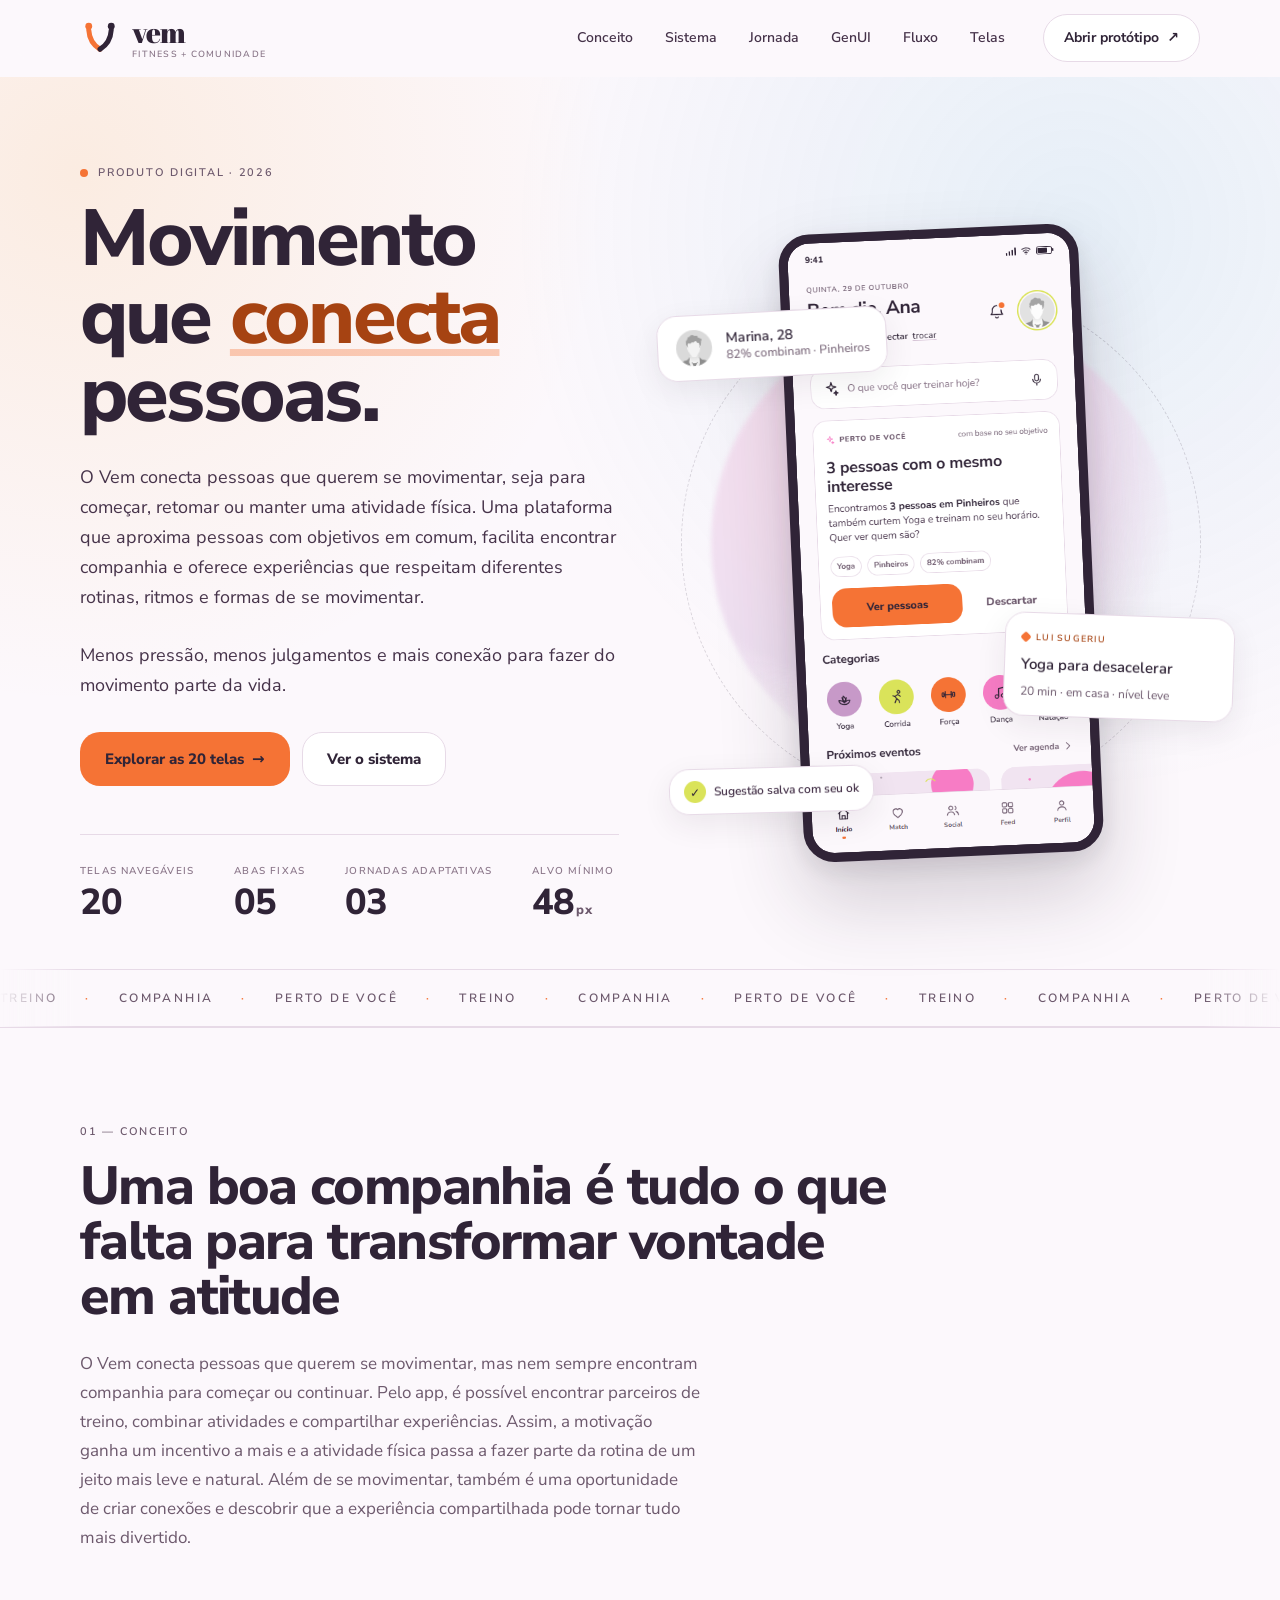
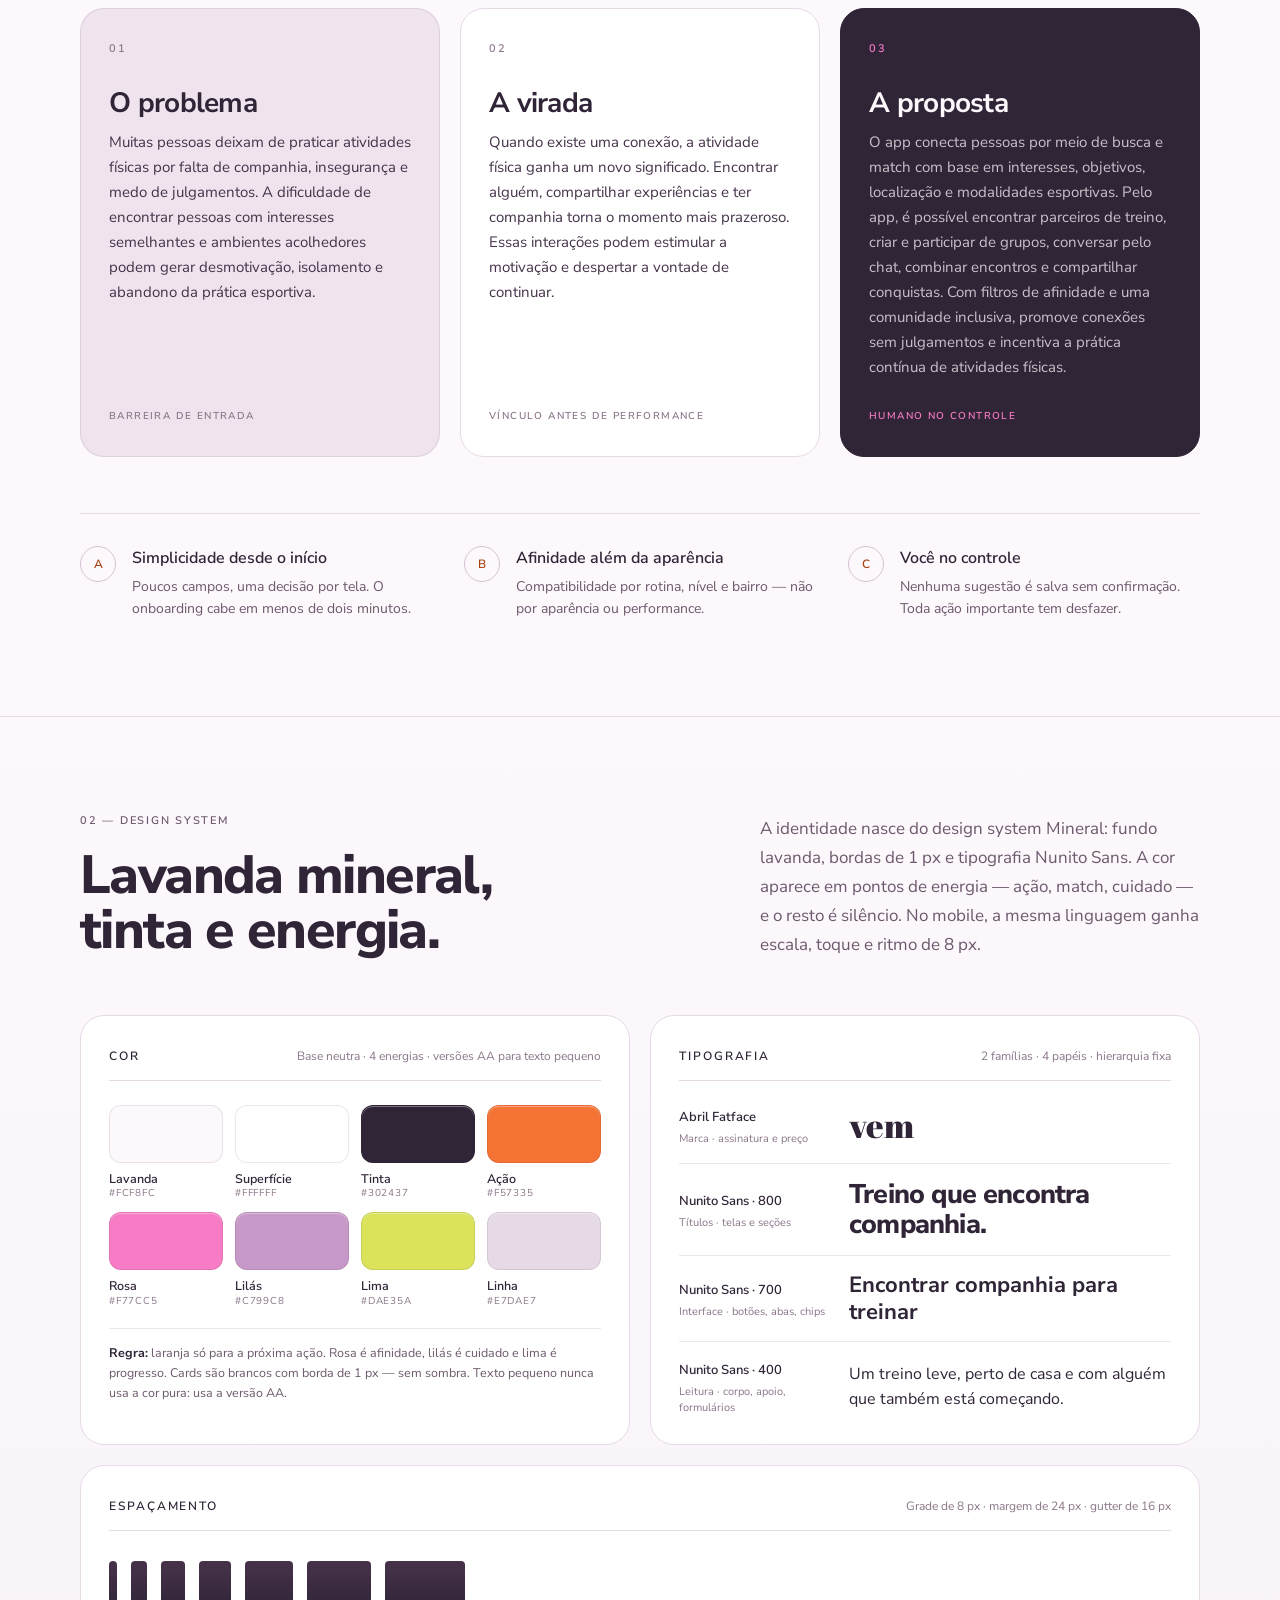
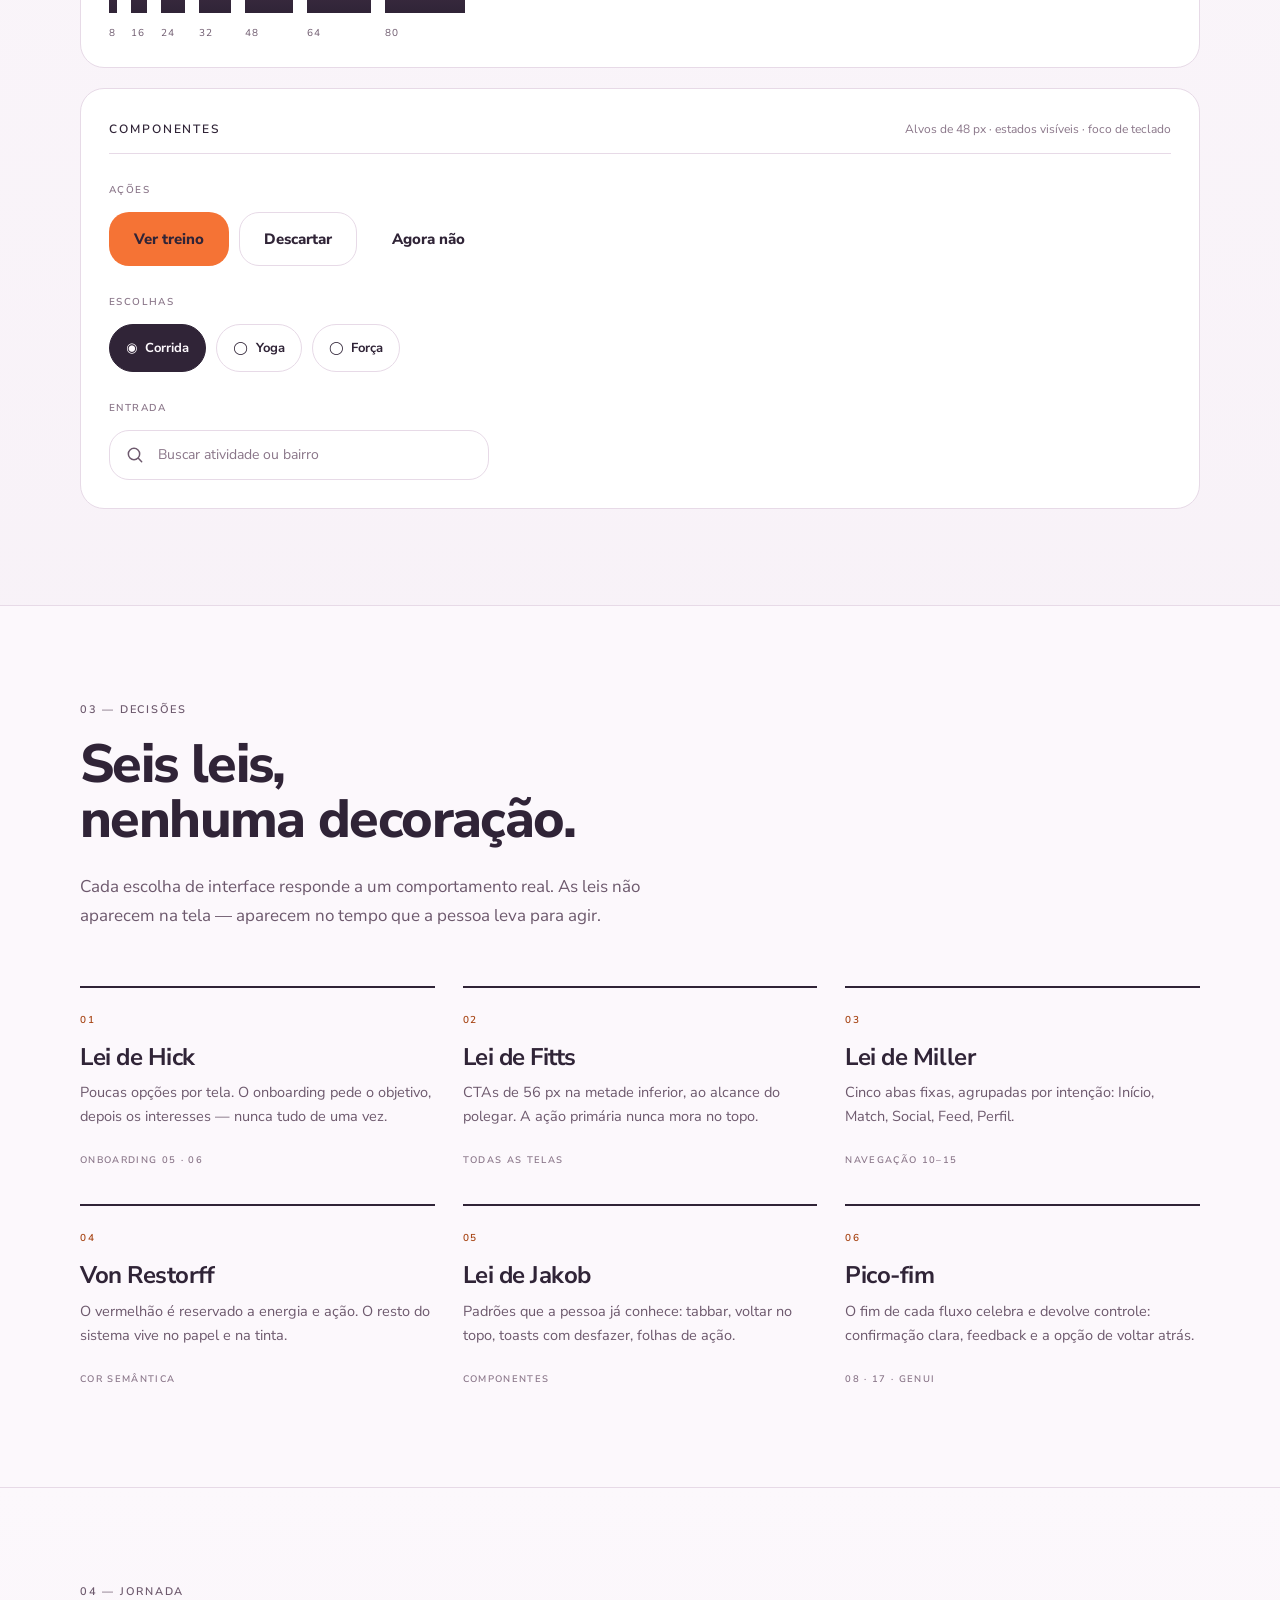
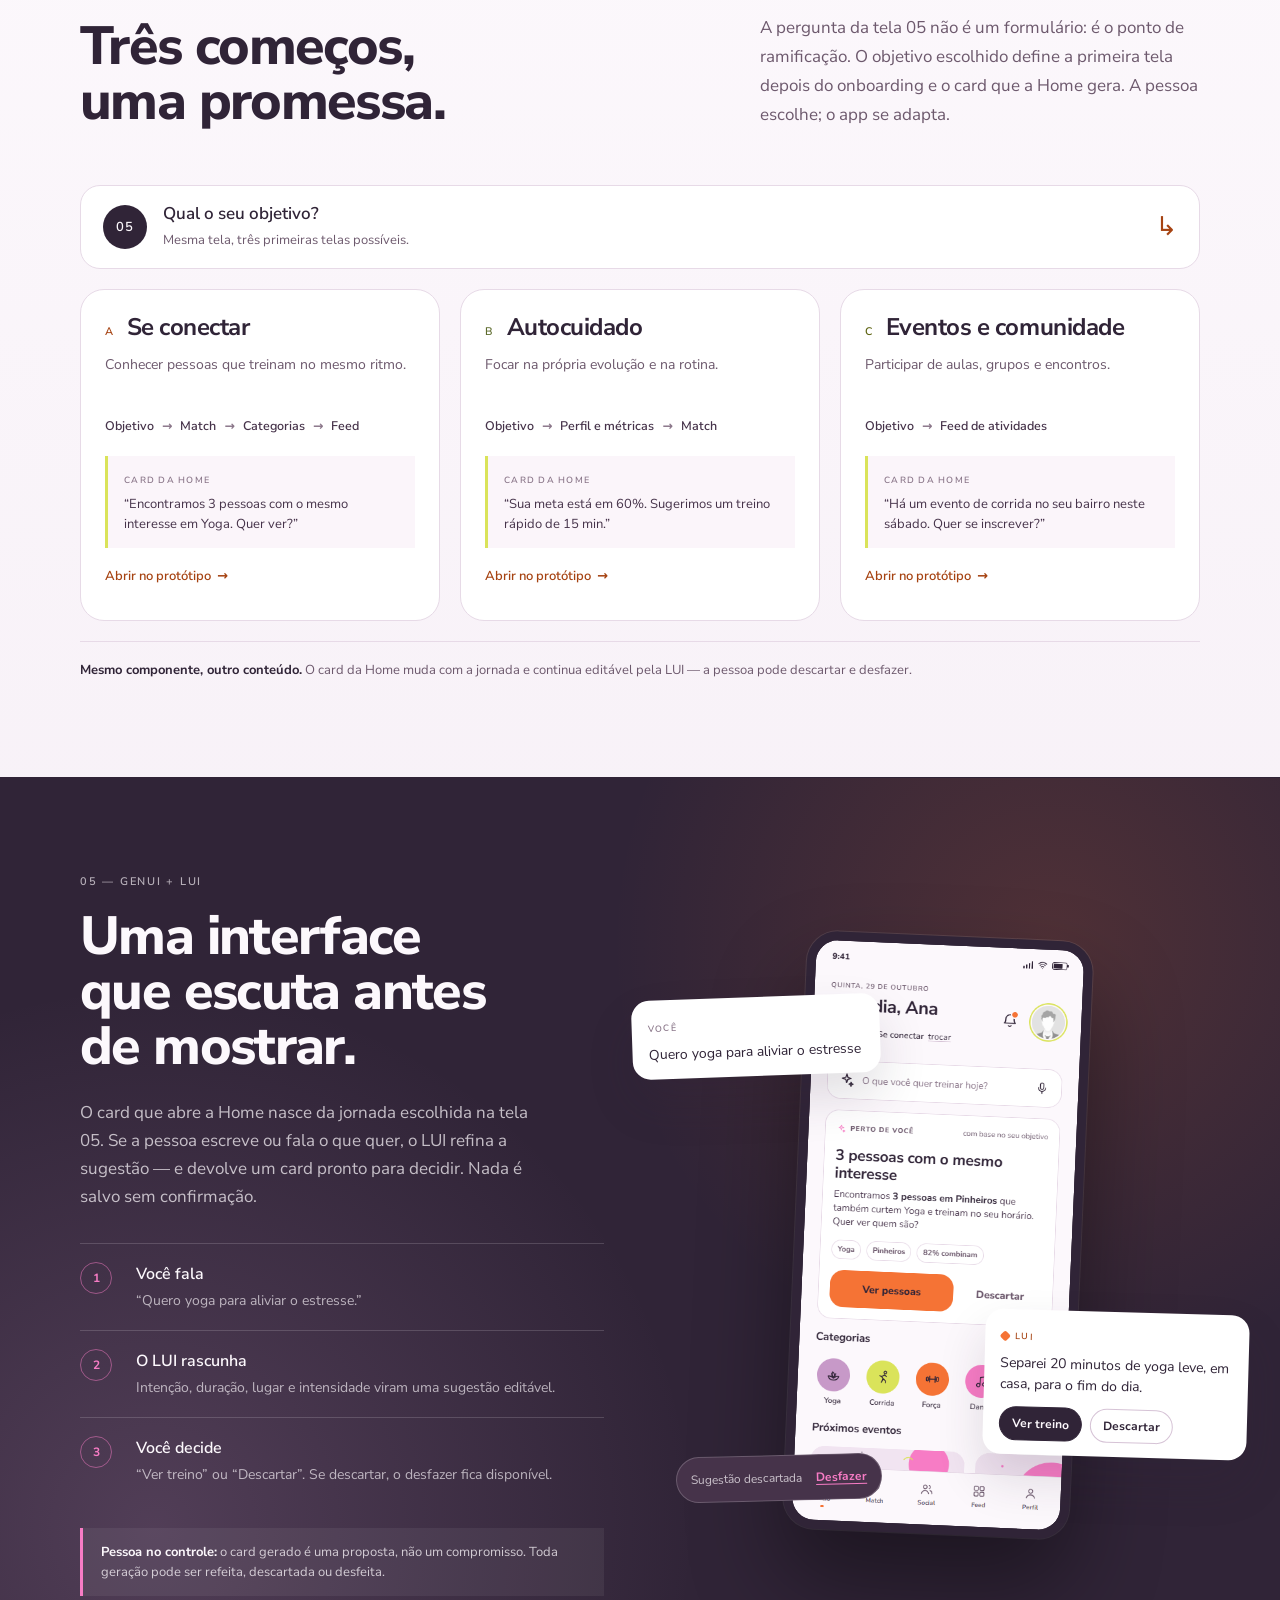
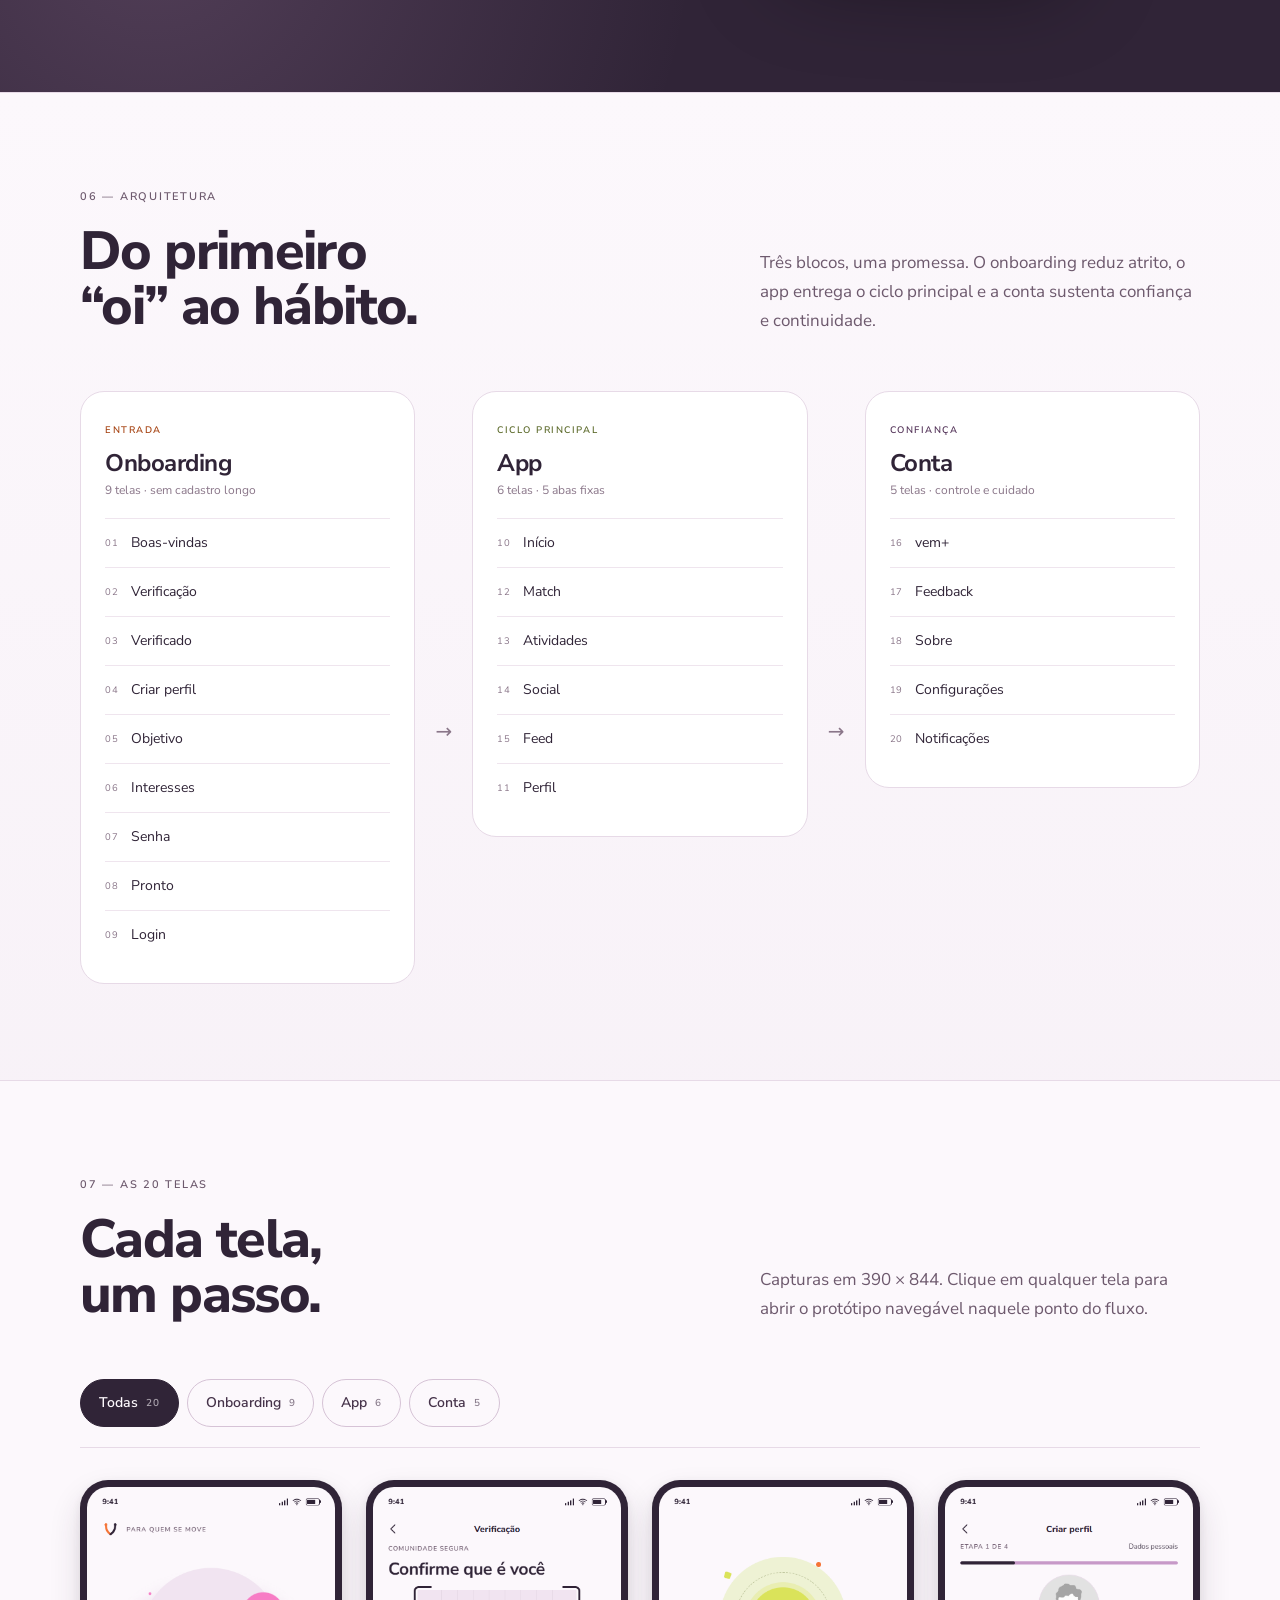
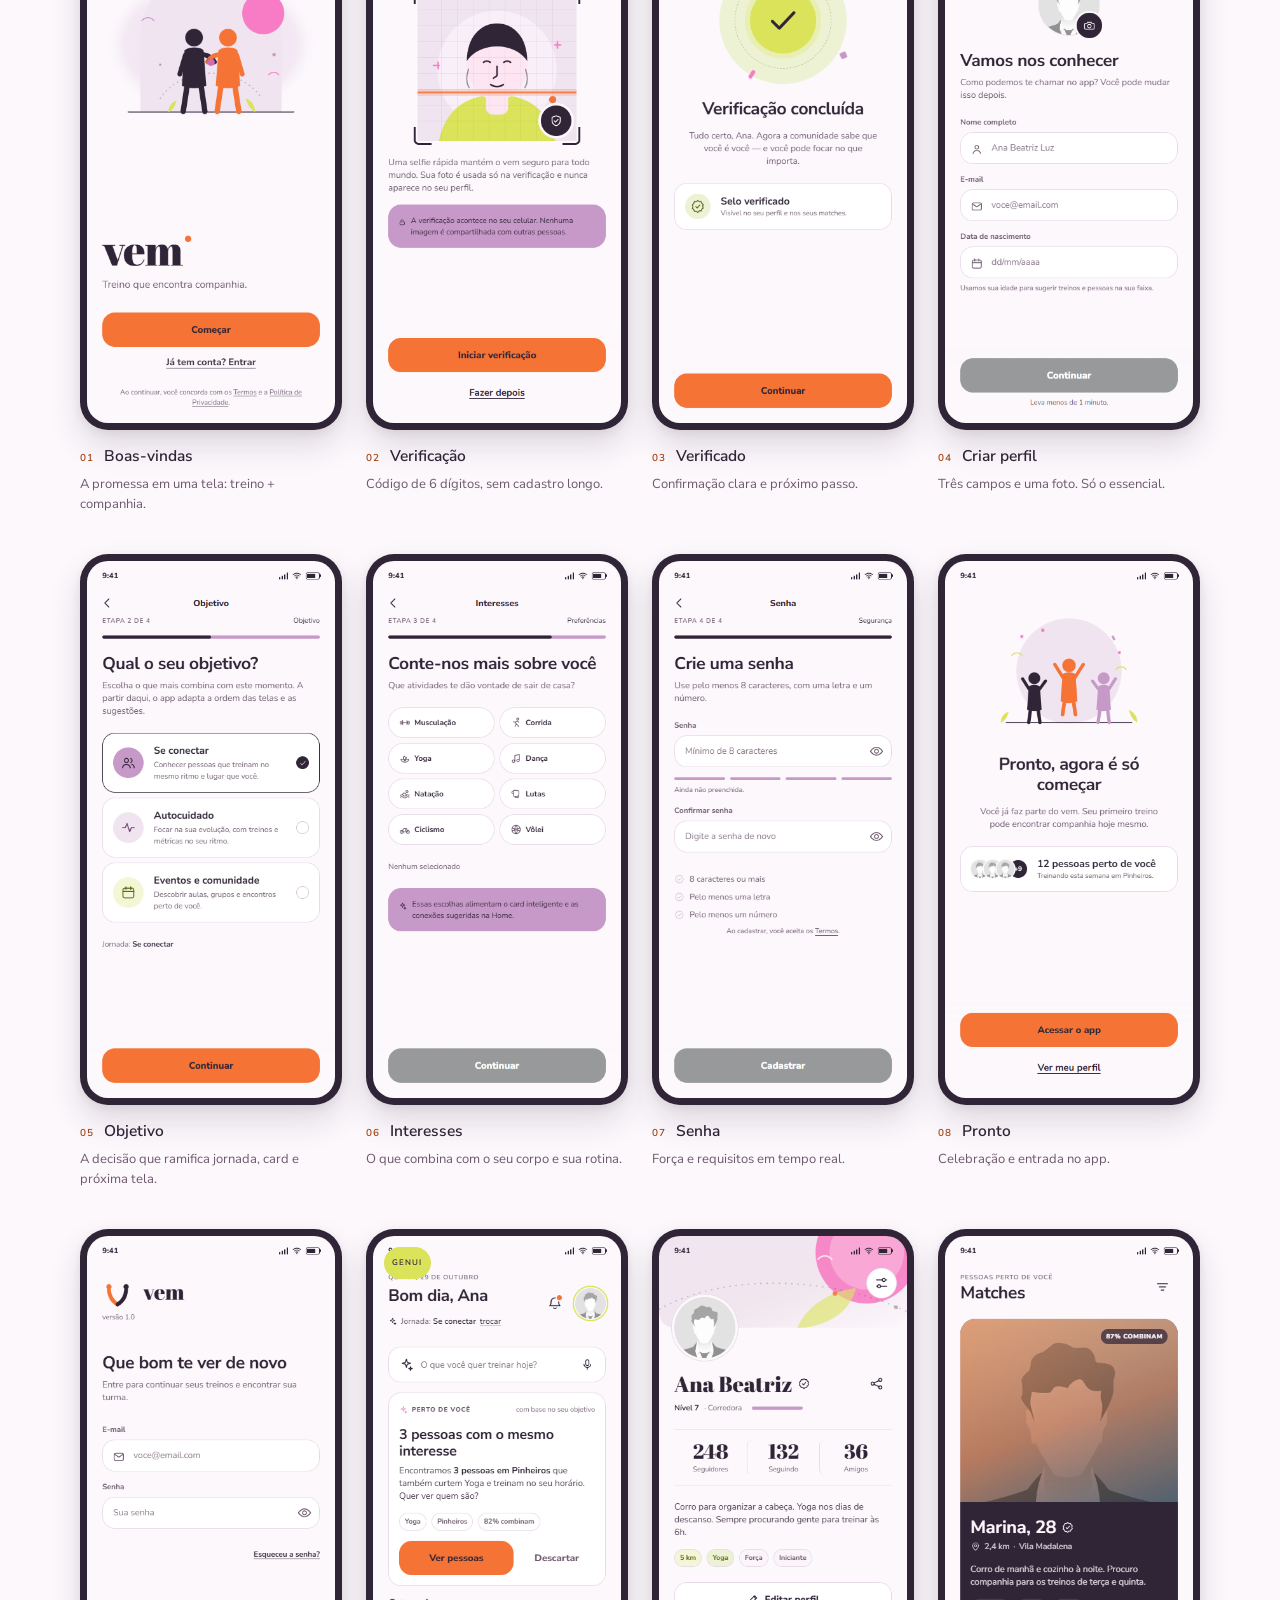
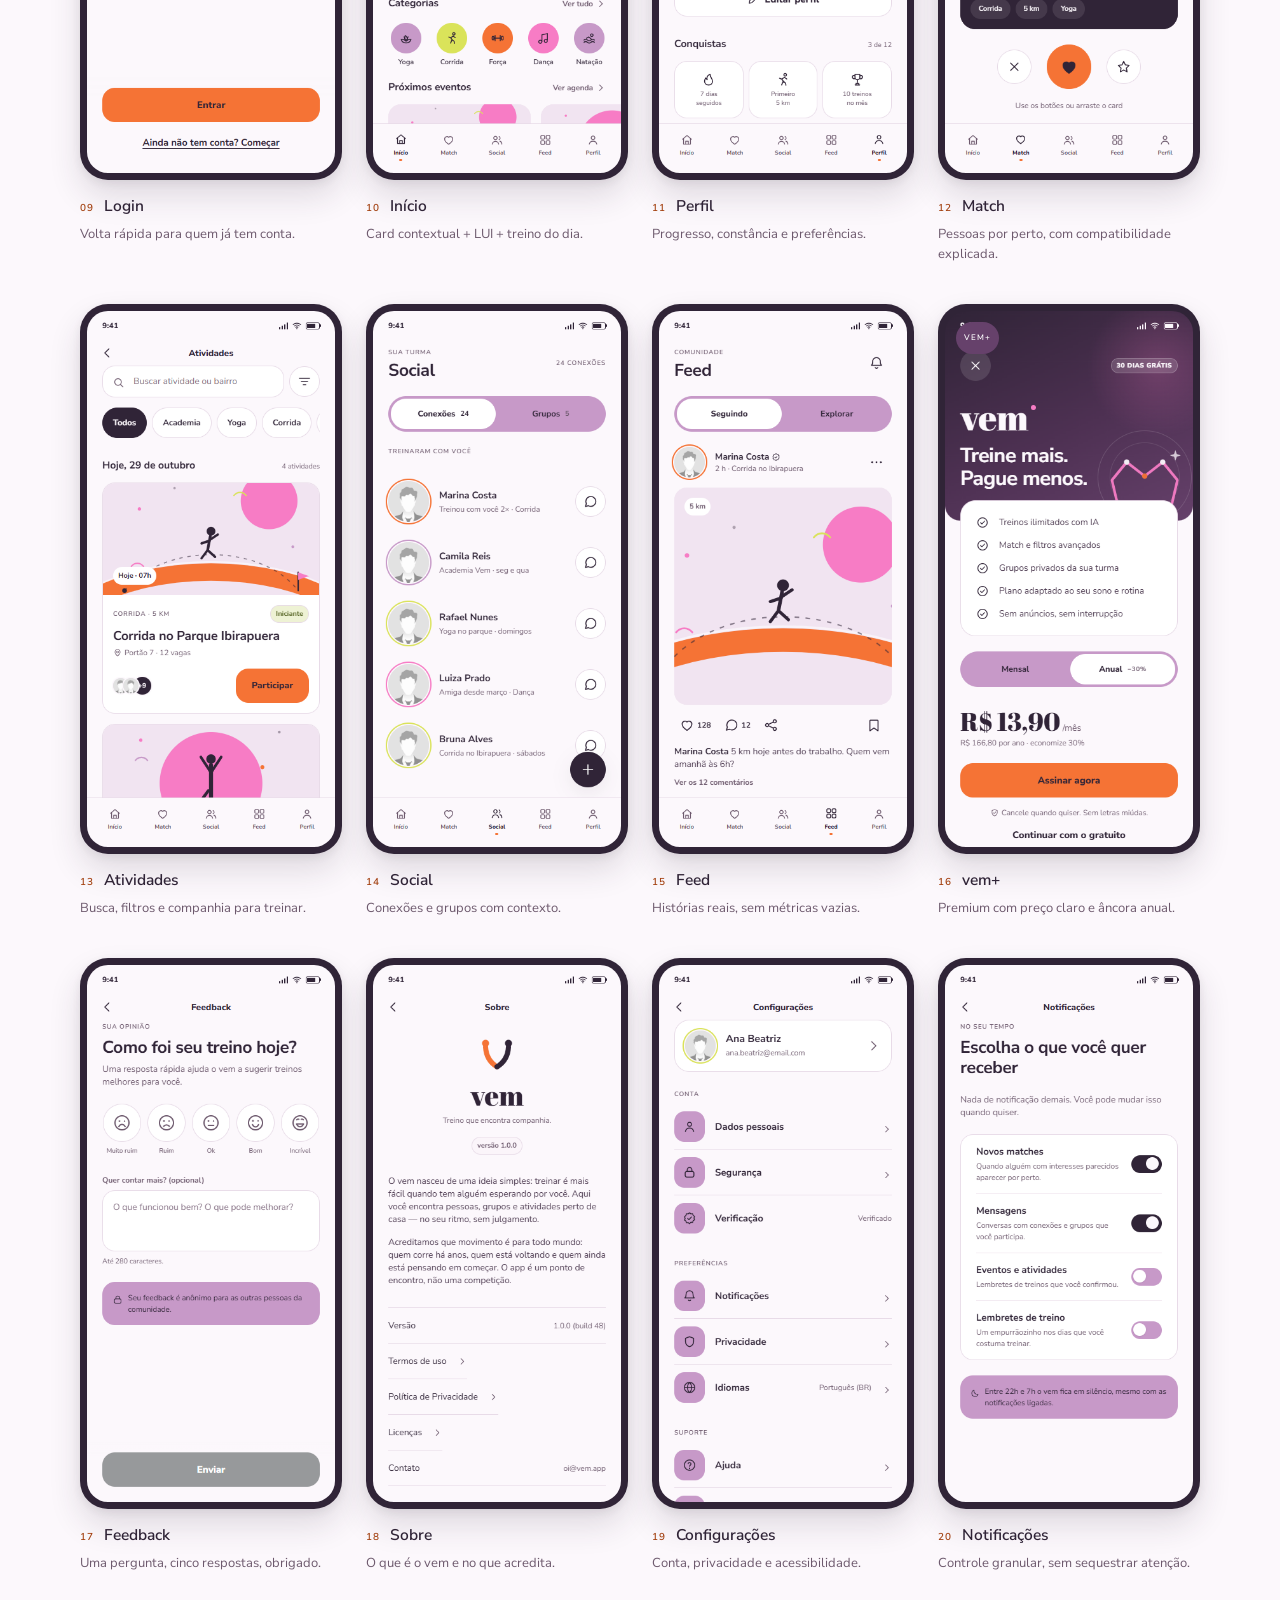
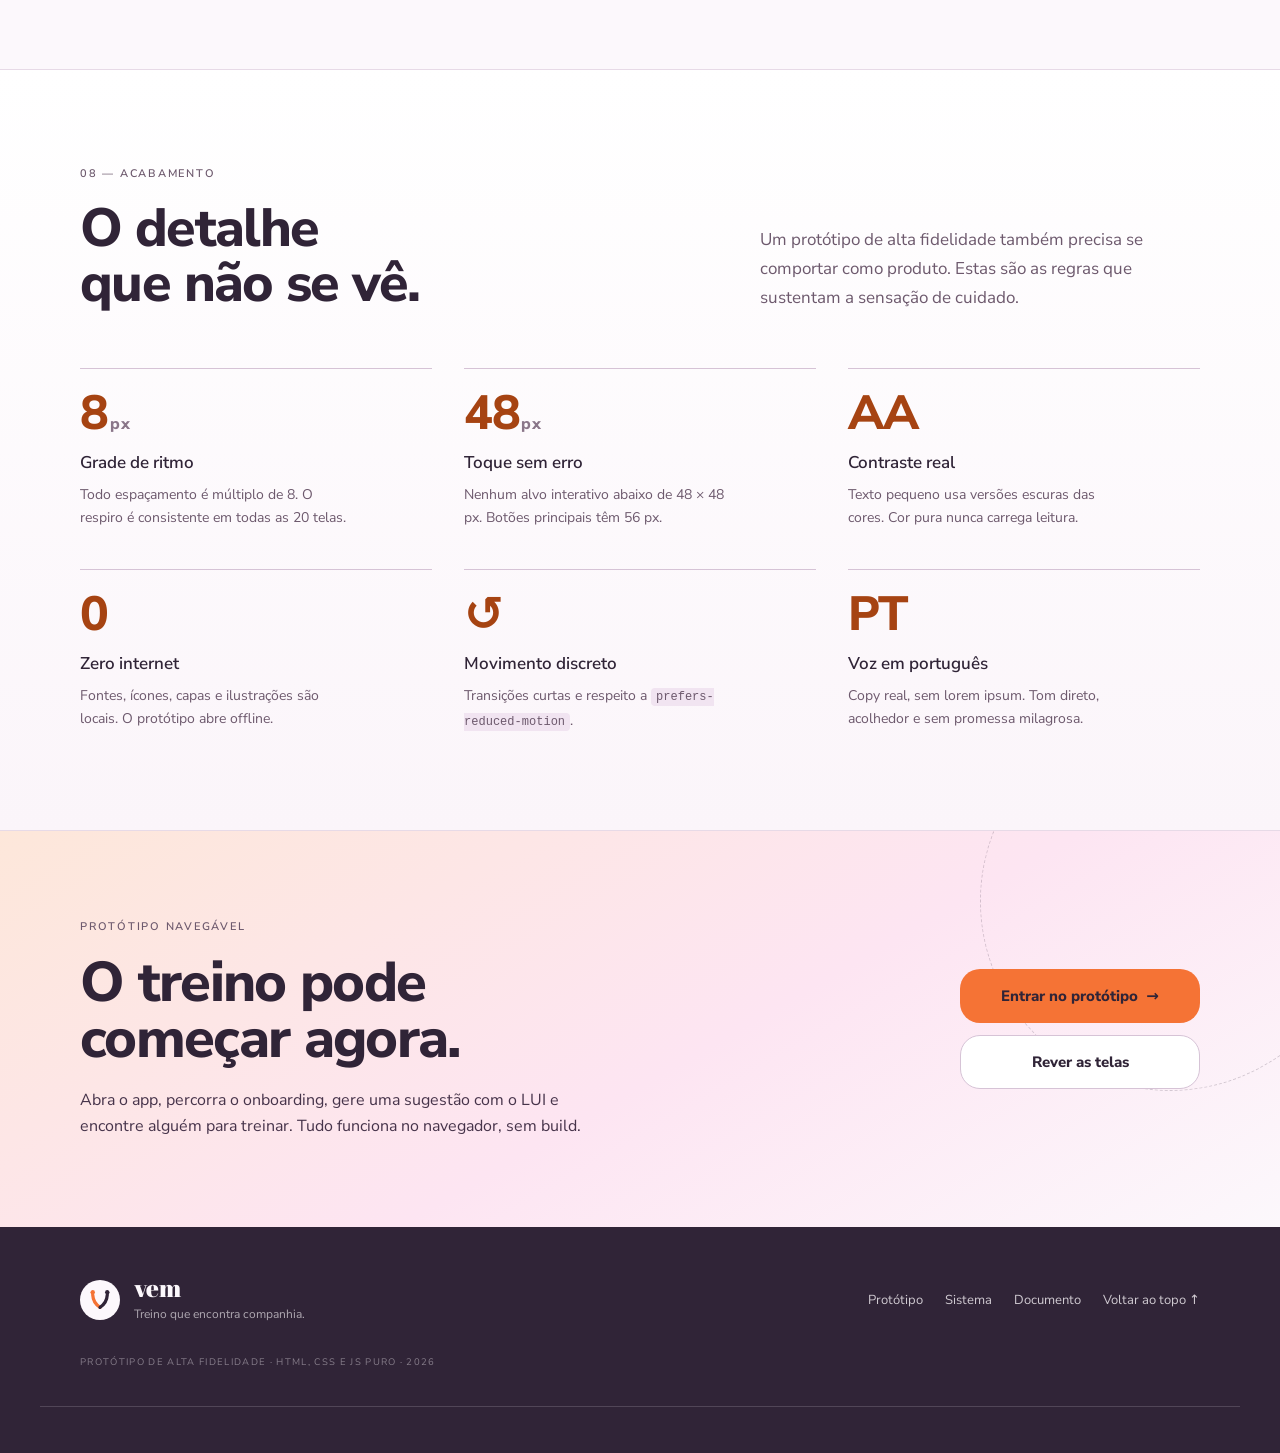
==== commit cf792480: "Re-skin Mineral + pitch copy + apresentação e PDF" ====
--- a/index.html
+++ b/index.html
@@ -5,14 +5,14 @@
   <meta name="viewport" content="width=device-width, initial-scale=1, viewport-fit=cover">
   <title>vem — protótipo, sistema e apresentação</title>
   <meta name="description" content="vem: treino que encontra companhia. Protótipo navegável de 20 telas, design system editorial e GenUI com LUI.">
-  <meta name="theme-color" content="#f1e9db">
+  <meta name="theme-color" content="#fcf8fc">
   <link rel="icon" href="assets/img/logo.svg">
-  <link rel="stylesheet" href="assets/fonts/fonts.css?v=1">
-  <link rel="stylesheet" href="assets/css/tokens.css?v=1">
-  <link rel="stylesheet" href="assets/css/base.css?v=1">
-  <link rel="stylesheet" href="assets/css/components.css?v=1">
-  <link rel="stylesheet" href="assets/css/site.css?v=7">
-  <link rel="stylesheet" href="assets/css/print.css?v=6" media="print">
+  <link rel="stylesheet" href="assets/fonts/fonts.css?v=2">
+  <link rel="stylesheet" href="assets/css/tokens.css?v=3">
+  <link rel="stylesheet" href="assets/css/base.css?v=3">
+  <link rel="stylesheet" href="assets/css/components.css?v=3">
+  <link rel="stylesheet" href="assets/css/site.css?v=8">
+  <link rel="stylesheet" href="assets/css/print.css?v=7" media="print">
 </head>
 <body class="site-page">
 
@@ -57,12 +57,18 @@
             Produto digital · 2026
           </p>
 
-          <h1 class="hero__title">Treino que <em>encontra</em> companhia.</h1>
+          <h1 class="hero__title">Movimento que <em>conecta</em> pessoas.</h1>
 
           <p class="hero__lead">
-            O vem conecta quem quer começar, voltar ou continuar a se mover.
-            Treinos que caibam na vida real e pessoas por perto — sem julgamento,
-            sem feed infinito, sem mais uma assinatura que não se usa.
+            O Vem conecta pessoas que querem se movimentar, seja para começar,
+            retomar ou manter uma atividade física. Uma plataforma que aproxima
+            pessoas com objetivos em comum, facilita encontrar companhia e oferece
+            experiências que respeitam diferentes rotinas, ritmos e formas de se
+            movimentar.
+          </p>
+          <p class="hero__lead">
+            Menos pressão, menos julgamentos e mais conexão para fazer do movimento
+            parte da vida.
           </p>
 
           <div class="hero__actions">
@@ -138,11 +144,15 @@
       <div class="wrap">
         <header class="section__head">
           <p class="eyebrow">01 — Conceito</p>
-          <h2 class="section__title">Começar é fácil.<br>Continuar sozinho é que não.</h2>
+          <h2 class="section__title">Uma boa companhia é tudo o que falta para transformar vontade em atitude</h2>
           <p class="section__lead">
-            O vem não é um app de treino com uma aba de amigos. É um app de companhia
-            em que o treino é o pretexto. A comunidade aparece no momento em que ela
-            resolve algo: a vontade de desistir.
+            O Vem conecta pessoas que querem se movimentar, mas nem sempre encontram
+            companhia para começar ou continuar. Pelo app, é possível encontrar
+            parceiros de treino, combinar atividades e compartilhar experiências.
+            Assim, a motivação ganha um incentivo a mais e a atividade física passa a
+            fazer parte da rotina de um jeito mais leve e natural. Além de se
+            movimentar, também é uma oportunidade de criar conexões e descobrir que a
+            experiência compartilhada pode tornar tudo mais divertido.
           </p>
         </header>
 
@@ -151,8 +161,10 @@
             <span class="concept__num">01</span>
             <h3>O problema</h3>
             <p>
-              Academias lotadas no dia 2 e vazias no dia 30. Não é falta de informação:
-              é falta de vínculo, de tempo e de um lugar onde não se sinta observado.
+              Muitas pessoas deixam de praticar atividades físicas por falta de
+              companhia, insegurança e medo de julgamentos. A dificuldade de encontrar
+              pessoas com interesses semelhantes e ambientes acolhedores podem gerar
+              desmotivação, isolamento e abandono da prática esportiva.
             </p>
             <span class="concept__foot">Barreira de entrada</span>
           </article>
@@ -161,8 +173,10 @@
             <span class="concept__num">02</span>
             <h3>A virada</h3>
             <p>
-              Companhia muda a relação com o treino. Quando alguém espera por você,
-              o compromisso deixa de ser uma meta distante e vira um encontro próximo.
+              Quando existe uma conexão, a atividade física ganha um novo significado.
+              Encontrar alguém, compartilhar experiências e ter companhia torna o
+              momento mais prazeroso. Essas interações podem estimular a motivação e
+              despertar a vontade de continuar.
             </p>
             <span class="concept__foot">Vínculo antes de performance</span>
           </article>
@@ -171,8 +185,12 @@
             <span class="concept__num">03</span>
             <h3>A proposta</h3>
             <p>
-              Um app leve, editorial e caloroso. Sugere um treino, mostra quem está por
-              perto e deixa você decidir. O algoritmo propõe; a pessoa confirma.
+              O app conecta pessoas por meio de busca e match com base em interesses,
+              objetivos, localização e modalidades esportivas. Pelo app, é possível
+              encontrar parceiros de treino, criar e participar de grupos, conversar
+              pelo chat, combinar encontros e compartilhar conquistas. Com filtros de
+              afinidade e uma comunidade inclusiva, promove conexões sem julgamentos e
+              incentiva a prática contínua de atividades físicas.
             </p>
             <span class="concept__foot">Humano no controle</span>
           </article>
@@ -182,21 +200,21 @@
           <div class="principles__item">
             <span class="principles__mark" aria-hidden="true">A</span>
             <div>
-              <h4>Leve antes de completo</h4>
+              <h4>Simplicidade desde o início</h4>
               <p>Poucos campos, uma decisão por tela. O onboarding cabe em menos de dois minutos.</p>
             </div>
           </div>
           <div class="principles__item">
             <span class="principles__mark" aria-hidden="true">B</span>
             <div>
-              <h4>Perto antes de perfeito</h4>
+              <h4>Afinidade além da aparência</h4>
               <p>Compatibilidade por rotina, nível e bairro — não por aparência ou performance.</p>
             </div>
           </div>
           <div class="principles__item">
             <span class="principles__mark" aria-hidden="true">C</span>
             <div>
-              <h4>Humano antes de algoritmo</h4>
+              <h4>Você no controle</h4>
               <p>Nenhuma sugestão é salva sem confirmação. Toda ação importante tem desfazer.</p>
             </div>
           </div>
@@ -212,12 +230,13 @@
         <header class="section__head section__head--split">
           <div>
             <p class="eyebrow">02 — Design system</p>
-            <h2 class="section__title">Papel quente,<br>tinta e energia.</h2>
+            <h2 class="section__title">Lavanda mineral,<br>tinta e energia.</h2>
           </div>
           <p class="section__lead section__lead--right">
-            A identidade nasce do design system editorial “Esporte como direito”:
-            fundo de papel, tipografia de revista e cor usada com intenção. No mobile,
-            a mesma linguagem ganha escala, toque e ritmo de 8 px.
+            A identidade nasce do design system Mineral: fundo lavanda, bordas de 1 px
+            e tipografia Nunito Sans. A cor aparece em pontos de energia — ação, match,
+            cuidado — e o resto é silêncio. No mobile, a mesma linguagem ganha escala,
+            toque e ritmo de 8 px.
           </p>
         </header>
 
@@ -225,68 +244,69 @@
           <article class="system__block">
             <div class="system__label">
               <span>Cor</span>
-              <small>8 cores nomeadas · tints para fundo · versões AA para texto</small>
+              <small>Base neutra · 4 energias · versões AA para texto pequeno</small>
             </div>
             <ul class="palette">
-              <li class="swatch" style="--swatch: #f1e9db; --swatch-ink: #1c2b44;">
+              <li class="swatch" style="--swatch: #fcf8fc; --swatch-ink: #302437;">
                 <span class="swatch__chip"></span>
-                <span class="swatch__meta"><strong>Papel</strong><small>#F1E9DB</small></span>
+                <span class="swatch__meta"><strong>Lavanda</strong><small>#FCF8FC</small></span>
               </li>
-              <li class="swatch" style="--swatch: #1c2b44; --swatch-ink: #f1e9db;">
+              <li class="swatch" style="--swatch: #ffffff; --swatch-ink: #302437;">
                 <span class="swatch__chip"></span>
-                <span class="swatch__meta"><strong>Tinta</strong><small>#1C2B44</small></span>
+                <span class="swatch__meta"><strong>Superfície</strong><small>#FFFFFF</small></span>
               </li>
-              <li class="swatch" style="--swatch: #e8542b; --swatch-ink: #1c2b44;">
+              <li class="swatch" style="--swatch: #302437; --swatch-ink: #fcf8fc;">
                 <span class="swatch__chip"></span>
-                <span class="swatch__meta"><strong>Vermelhão</strong><small>#E8542B</small></span>
+                <span class="swatch__meta"><strong>Tinta</strong><small>#302437</small></span>
               </li>
-              <li class="swatch" style="--swatch: #f5a23f; --swatch-ink: #1c2b44;">
+              <li class="swatch" style="--swatch: #f57335; --swatch-ink: #302437;">
                 <span class="swatch__chip"></span>
-                <span class="swatch__meta"><strong>Âmbar</strong><small>#F5A23F</small></span>
+                <span class="swatch__meta"><strong>Ação</strong><small>#F57335</small></span>
               </li>
-              <li class="swatch" style="--swatch: #4aa8d8; --swatch-ink: #1c2b44;">
+              <li class="swatch" style="--swatch: #f77cc5; --swatch-ink: #302437;">
                 <span class="swatch__chip"></span>
-                <span class="swatch__meta"><strong>Céu</strong><small>#4AA8D8</small></span>
+                <span class="swatch__meta"><strong>Rosa</strong><small>#F77CC5</small></span>
               </li>
-              <li class="swatch" style="--swatch: #8fc9b4; --swatch-ink: #1c2b44;">
+              <li class="swatch" style="--swatch: #c799c8; --swatch-ink: #302437;">
                 <span class="swatch__chip"></span>
-                <span class="swatch__meta"><strong>Sálvia</strong><small>#8FC9B4</small></span>
+                <span class="swatch__meta"><strong>Lilás</strong><small>#C799C8</small></span>
               </li>
-              <li class="swatch" style="--swatch: #c44e7c; --swatch-ink: #fcf8ef;">
+              <li class="swatch" style="--swatch: #dae35a; --swatch-ink: #302437;">
                 <span class="swatch__chip"></span>
-                <span class="swatch__meta"><strong>Ameixa</strong><small>#C44E7C</small></span>
+                <span class="swatch__meta"><strong>Lima</strong><small>#DAE35A</small></span>
               </li>
-              <li class="swatch" style="--swatch: #7a5994; --swatch-ink: #fcf8ef;">
+              <li class="swatch" style="--swatch: #e7dae7; --swatch-ink: #302437;">
                 <span class="swatch__chip"></span>
-                <span class="swatch__meta"><strong>Roxo</strong><small>#7A5994</small></span>
+                <span class="swatch__meta"><strong>Linha</strong><small>#E7DAE7</small></span>
               </li>
             </ul>
             <p class="system__note">
-              <strong>Regra:</strong> vermelhão só para energia e ação. Ameixa para exclusão e cuidado.
-              Roxo é do vem+. Nenhuma cor pura carrega texto pequeno sobre papel.
+              <strong>Regra:</strong> laranja só para a próxima ação. Rosa é afinidade, lilás é
+              cuidado e lima é progresso. Cards são brancos com borda de 1 px — sem sombra.
+              Texto pequeno nunca usa a cor pura: usa a versão AA.
             </p>
           </article>
 
           <article class="system__block">
             <div class="system__label">
               <span>Tipografia</span>
-              <small>4 famílias · 4 papéis · hierarquia fixa</small>
+              <small>2 famílias · 4 papéis · hierarquia fixa</small>
             </div>
             <div class="type">
               <div class="type__row">
-                <div class="type__meta"><strong>Abril Fatface</strong><span>Display · títulos e números</span></div>
-                <p class="type__sample type__sample--display">Treino que encontra companhia.</p>
+                <div class="type__meta"><strong>Abril Fatface</strong><span>Marca · assinatura e preço</span></div>
+                <p class="type__sample type__sample--display">vem</p>
               </div>
               <div class="type__row">
-                <div class="type__meta"><strong>Oswald</strong><span>Rótulos · olho, seção, dados</span></div>
-                <p class="type__sample type__sample--label">INTENSIDADE · RITMO · PERTO DE VOCÊ</p>
+                <div class="type__meta"><strong>Nunito Sans · 800</strong><span>Títulos · telas e seções</span></div>
+                <p class="type__sample type__sample--title">Treino que encontra companhia.</p>
               </div>
               <div class="type__row">
-                <div class="type__meta"><strong>Jost</strong><span>Interface · botões, abas, chips</span></div>
+                <div class="type__meta"><strong>Nunito Sans · 700</strong><span>Interface · botões, abas, chips</span></div>
                 <p class="type__sample type__sample--ui">Encontrar companhia para treinar</p>
               </div>
               <div class="type__row">
-                <div class="type__meta"><strong>Nunito Sans</strong><span>Leitura · corpo, apoio, formulários</span></div>
+                <div class="type__meta"><strong>Nunito Sans · 400</strong><span>Leitura · corpo, apoio, formulários</span></div>
                 <p class="type__sample type__sample--body">
                   Um treino leve, perto de casa e com alguém que também está começando.
                 </p>
@@ -932,7 +952,7 @@
           </p>
         </div>
         <div class="closing__actions">
-          <a class="btn btn--premium btn--lg" href="app.html?tela=01">
+          <a class="btn btn--primary btn--lg" href="app.html?tela=01">
             Entrar no protótipo
             <span aria-hidden="true">→</span>
           </a>
--- a/assets/css/tokens.css
+++ b/assets/css/tokens.css
@@ -1,63 +1,63 @@
 /* =========================================================================
-   VEM — Design tokens
-   Adaptação mobile do design system "Esporte como direito".
+   VEM — Design tokens · Mineral
+   Sistema “Mineral”: fundo lavanda, tinta ameixa, bordas de 1px, sem sombra.
    Regra de espaçamento: apenas múltiplos de 8 (8 · 16 · 24 · 32 · 48 · 64 · 80)
    ========================================================================= */
 
 :root {
   color-scheme: light;
 
-  /* ---- Superfícies (papel quente) ---- */
-  --paper: #f1e9db;
-  --paper-soft: #f7f1e4;
-  --surface: #fcf8ef;
-  --surface-2: #fffdf8;
-  --paper-deep: #e4d8c1;
+  /* ---- Superfícies ---- */
+  --paper: #fcf8fc;
+  --paper-soft: #fbf5fa;
+  --surface: #ffffff;
+  --surface-2: #ffffff;
+  --paper-deep: #efe4ee;
 
   /* ---- Tinta ---- */
-  --ink: #1c2b44;
-  --ink-2: #2e405e;
-  --ink-muted: #4e5a73;
-  --ink-ghost: #5e6a80;
+  --ink: #302437;
+  --ink-2: #46334a;
+  --ink-muted: #6d596d;
+  --ink-ghost: #8a7689;
 
-  /* ---- Cores nomeadas ---- */
-  --vermilion: #e8542b;
-  --amber: #f5a23f;
-  --sky: #4aa8d8;
-  --sage: #8fc9b4;
-  --plum: #c44e7c;
-  --purple: #7a5994;
-  --pink: #e8557e;
-  --slate: #8fb0ae;
+  /* ---- Cores de energia ---- */
+  --vermilion: #f57335;
+  --amber: #dae35a;
+  --sky: #c799c8;
+  --sage: #dae35a;
+  --plum: #f77cc5;
+  --purple: #66416b;
+  --pink: #f77cc5;
+  --slate: #c799c8;
 
-  /* ---- Versões com contraste AA sobre papel (texto pequeno) ---- */
-  --vermilion-ink: #b03d1b;
-  --amber-ink: #8a5a12;
-  --sky-ink: #1f5e80;
-  --sage-ink: #2f6e54;
-  --plum-ink: #9a335f;
-  --purple-ink: #654780;
+  /* ---- Versões com contraste AA sobre a superfície (texto pequeno) ---- */
+  --vermilion-ink: #a64312;
+  --amber-ink: #5e6412;
+  --sky-ink: #6b4370;
+  --sage-ink: #5d6b2c;
+  --plum-ink: #a1336f;
+  --purple-ink: #55355a;
 
   /* ---- Tints (fundos coloridos) ---- */
-  --tint-vermilion: #fbe5dd;
-  --tint-amber: #fcefd9;
-  --tint-sky: #e1f0f8;
-  --tint-sage: #e6f3ec;
-  --tint-plum: #f7e4eb;
-  --tint-purple: #eee8f3;
-  --tint-slate: #edf3f2;
+  --tint-vermilion: #fde7da;
+  --tint-amber: #f4f7d6;
+  --tint-sky: #f1e4f1;
+  --tint-sage: #eef2d4;
+  --tint-plum: #fde5f2;
+  --tint-purple: #efe5f0;
+  --tint-slate: #f3eaf2;
 
   /* ---- Linhas ---- */
-  --line: rgba(28, 43, 68, 0.14);
-  --line-strong: rgba(28, 43, 68, 0.28);
-  --line-hair: rgba(28, 43, 68, 0.09);
+  --line: #e7dae7;
+  --line-strong: #d6c3d6;
+  --line-hair: #efe5ee;
 
-  /* ---- Gradientes editoriais ---- */
-  --grad-warm: linear-gradient(150deg, #fcefd9 0%, #fbe5dd 55%, #f7f1e4 100%);
-  --grad-cool: linear-gradient(150deg, #e1f0f8 0%, #e6f3ec 60%, #f7f1e4 100%);
-  --grad-violet: linear-gradient(155deg, #3f2b52 0%, #6a4a84 55%, #7a5994 100%);
-  --grad-ink: linear-gradient(160deg, #1c2b44 0%, #2e405e 100%);
-  --grad-fade-paper: linear-gradient(180deg, rgba(241, 233, 219, 0) 0%, #f1e9db 72%);
+  /* ---- Gradientes ---- */
+  --grad-warm: linear-gradient(150deg, #fde7da 0%, #fde5f2 55%, #fcf8fc 100%);
+  --grad-cool: linear-gradient(150deg, #f1e4f1 0%, #f4f7d6 60%, #fcf8fc 100%);
+  --grad-violet: linear-gradient(155deg, #302437 0%, #4e3153 55%, #66416b 100%);
+  --grad-ink: linear-gradient(160deg, #302437 0%, #4a3450 100%);
+  --grad-fade-paper: linear-gradient(180deg, rgba(252, 248, 252, 0) 0%, #fcf8fc 72%);
 
   /* ---- Espaçamento (8px) ---- */
   --s-1: 8px;
@@ -73,30 +73,30 @@
 
   /* ---- Raios ---- */
   --r-sm: 8px;
-  --r-md: 16px;
+  --r-md: 20px;
   --r-lg: 24px;
   --r-pill: 999px;
 
-  /* ---- Elevação ---- */
-  --shadow-1: 0 1px 2px rgba(28, 43, 68, 0.06), 0 1px 1px rgba(28, 43, 68, 0.04);
-  --shadow-2: 0 8px 24px rgba(28, 43, 68, 0.1), 0 2px 6px rgba(28, 43, 68, 0.05);
-  --shadow-3: 0 24px 48px rgba(28, 43, 68, 0.16);
+  /* ---- Elevação (uso mínimo; cards usam borda) ---- */
+  --shadow-1: 0 1px 2px rgba(48, 36, 55, 0.04);
+  --shadow-2: 0 10px 30px rgba(48, 36, 55, 0.08);
+  --shadow-3: 0 24px 48px rgba(48, 36, 55, 0.14);
 
   /* ---- Tipografia ---- */
   --font-display: "Abril Fatface", Georgia, "Times New Roman", serif;
-  --font-label: "Oswald", "Arial Narrow", Impact, sans-serif;
-  --font-ui: "Jost", "Futura", "Century Gothic", system-ui, sans-serif;
+  --font-label: "Nunito Sans", "Segoe UI", system-ui, sans-serif;
+  --font-ui: "Nunito Sans", "Segoe UI", system-ui, sans-serif;
   --font-body: "Nunito Sans", "Segoe UI", system-ui, sans-serif;
 
   --t-display-xl: 40px;
   --t-display: 32px;
-  --t-h1: 28px;
+  --t-h1: 27px;
   --t-h2: 22px;
-  --t-h3: 17px;
-  --t-body: 16px;
-  --t-sm: 14px;
-  --t-xs: 12px;
-  --t-label: 12px;
+  --t-h3: 16px;
+  --t-body: 14px;
+  --t-sm: 13px;
+  --t-xs: 11px;
+  --t-label: 10px;
 
   /* ---- Movimento ---- */
   --ease: cubic-bezier(0.2, 0.8, 0.2, 1);
@@ -107,10 +107,10 @@
   /* ---- Métricas do device ---- */
   --phone-w: 390px;
   --phone-h: 844px;
-  --status-h: 44px;
-  --nav-h: 80px;
+  --status-h: 46px;
+  --nav-h: 78px;
   --device-scale: 1;
 
-  /* ---- Textura ---- */
-  --noise-img: url("data:image/svg+xml,%3Csvg xmlns='http://www.w3.org/2000/svg' width='180' height='180'%3E%3Cfilter id='n'%3E%3CfeTurbulence type='fractalNoise' baseFrequency='0.9' numOctaves='2' stitchTiles='stitch'/%3E%3CfeColorMatrix type='saturate' values='0'/%3E%3C/filter%3E%3Crect width='180' height='180' filter='url(%23n)' opacity='0.55'/%3E%3C/svg%3E");
+  /* ---- Textura (Mineral é plano: sem ruído) ---- */
+  --noise-img: none;
 }
--- a/assets/css/base.css
+++ b/assets/css/base.css
@@ -18,7 +18,7 @@
   min-height: 100%;
   font-family: var(--font-body);
   font-size: var(--t-body);
-  line-height: 24px;
+  line-height: 20px;
   color: var(--ink);
   background: var(--paper);
   -webkit-font-smoothing: antialiased;
@@ -98,8 +98,8 @@
   gap: var(--s-1);
   font-family: var(--font-label);
   font-size: var(--t-label);
-  font-weight: 500;
-  line-height: 16px;
+  font-weight: 600;
+  line-height: 14px;
   letter-spacing: 0.09em;
   text-transform: uppercase;
   color: var(--ink-muted);
@@ -132,7 +132,7 @@
 .h1 {
   font-family: var(--font-ui);
   font-size: var(--t-h1);
-  font-weight: 600;
+  font-weight: 700;
   line-height: 32px;
   letter-spacing: -0.015em;
 }
@@ -140,33 +140,33 @@
 .h2 {
   font-family: var(--font-ui);
   font-size: var(--t-h2);
-  font-weight: 600;
-  line-height: 28px;
+  font-weight: 700;
+  line-height: 26px;
   letter-spacing: -0.01em;
 }
 
 .h3 {
   font-family: var(--font-ui);
   font-size: var(--t-h3);
-  font-weight: 600;
-  line-height: 24px;
+  font-weight: 700;
+  line-height: 22px;
   letter-spacing: -0.005em;
 }
 
 .lede {
   font-size: var(--t-body);
-  line-height: 24px;
+  line-height: 20px;
   color: var(--ink-muted);
 }
 
 .body {
   font-size: var(--t-body);
-  line-height: 24px;
+  line-height: 20px;
 }
 
 .small {
   font-size: var(--t-sm);
-  line-height: 20px;
+  line-height: 18px;
   color: var(--ink-muted);
 }
 
@@ -198,7 +198,7 @@
   flex: none;
   fill: none;
   stroke: currentColor;
-  stroke-width: 1.75;
+  stroke-width: 1.6;
   stroke-linecap: round;
   stroke-linejoin: round;
 }
@@ -310,20 +310,13 @@
 
 .app-page {
   min-height: 100vh;
-  background: var(--paper-deep);
+  background: #f4eaf3;
   position: relative;
   overflow-x: hidden;
 }
 
 .app-page::before {
-  content: "";
-  position: fixed;
-  inset: 0;
-  background-image: var(--noise-img);
-  opacity: 0.45;
-  mix-blend-mode: multiply;
-  pointer-events: none;
-  z-index: 0;
+  content: none;
 }
 
 .app-page::after {
@@ -331,8 +324,8 @@
   position: fixed;
   inset: 0;
   background:
-    radial-gradient(1000px 700px at 18% 20%, rgba(245, 162, 63, 0.18), transparent 60%),
-    radial-gradient(900px 700px at 85% 80%, rgba(74, 168, 216, 0.16), transparent 60%);
+    radial-gradient(1000px 700px at 18% 20%, rgba(247, 124, 197, 0.12), transparent 60%),
+    radial-gradient(900px 700px at 85% 80%, rgba(199, 153, 200, 0.18), transparent 60%);
   pointer-events: none;
   z-index: 0;
 }
@@ -363,13 +356,12 @@
   width: var(--phone-w);
   height: var(--phone-h);
   flex: none;
-  border-radius: 44px;
+  border-radius: 22px;
   background: var(--paper);
   box-shadow:
-    0 0 0 1px rgba(28, 43, 68, 0.16),
-    0 2px 0 rgba(255, 255, 255, 0.55) inset,
-    0 40px 80px rgba(28, 43, 68, 0.26),
-    0 12px 24px rgba(28, 43, 68, 0.14);
+    0 0 0 1px var(--line),
+    0 40px 80px rgba(48, 36, 55, 0.18),
+    0 12px 24px rgba(48, 36, 55, 0.1);
   transform: scale(var(--device-scale));
   transform-origin: center center;
   overflow: hidden;
@@ -379,21 +371,13 @@
 .device__screen {
   position: absolute;
   inset: 0;
-  border-radius: 44px;
+  border-radius: 22px;
   overflow: hidden;
   background: var(--paper);
 }
 
 .device__screen::after {
-  content: "";
-  position: absolute;
-  inset: 0;
-  background-image: var(--noise-img);
-  opacity: 0.18;
-  mix-blend-mode: multiply;
-  pointer-events: none;
-  z-index: 70;
-  border-radius: inherit;
+  content: none;
 }
 
 /* -------------------------------------------------------------------------
@@ -443,7 +427,7 @@
 .rail__brand-text small {
   font-family: var(--font-label);
   font-size: 10px;
-  font-weight: 500;
+  font-weight: 600;
   line-height: 16px;
   letter-spacing: 0.1em;
   text-transform: uppercase;
@@ -458,7 +442,7 @@
   overflow-y: auto;
   padding-right: 4px;
   scrollbar-width: thin;
-  scrollbar-color: rgba(28, 43, 68, 0.22) transparent;
+  scrollbar-color: rgba(48, 36, 55, 0.22) transparent;
   overscroll-behavior: contain;
 }
 
@@ -471,7 +455,7 @@
   padding: 0 var(--s-1) 4px;
   font-family: var(--font-label);
   font-size: 10px;
-  font-weight: 500;
+  font-weight: 600;
   line-height: 16px;
   letter-spacing: 0.12em;
   text-transform: uppercase;
@@ -487,8 +471,8 @@
   border-radius: var(--r-sm);
   color: var(--ink-2);
   font-family: var(--font-ui);
-  font-size: 14px;
-  font-weight: 500;
+  font-size: 13px;
+  font-weight: 600;
   line-height: 20px;
   text-align: left;
   transition:
@@ -497,7 +481,7 @@
 }
 
 .rail__item:hover {
-  background: rgba(28, 43, 68, 0.07);
+  background: var(--tint-sky);
 }
 
 .rail__num {
@@ -505,7 +489,7 @@
   flex: none;
   font-family: var(--font-label);
   font-size: 10px;
-  font-weight: 500;
+  font-weight: 600;
   letter-spacing: 0.08em;
   color: var(--ink-ghost);
   transition: color var(--dur-1) var(--ease);
@@ -517,7 +501,7 @@
 }
 
 .rail__item.is-active .rail__num {
-  color: var(--amber);
+  color: var(--vermilion);
 }
 
 .rail__foot {
@@ -563,15 +547,15 @@
   left: 0;
   right: 0;
   height: var(--status-h);
-  padding: 0 var(--margin) 8px;
-  display: flex;
-  align-items: flex-end;
+  padding: 0 var(--margin);
+  display: flex;
+  align-items: center;
   justify-content: space-between;
   font-family: var(--font-ui);
   font-size: 12px;
-  font-weight: 600;
+  font-weight: 800;
   line-height: 16px;
-  letter-spacing: 0.02em;
+  letter-spacing: 0.01em;
   color: var(--ink);
   z-index: 60;
   pointer-events: none;
@@ -711,22 +695,22 @@
   display: flex;
   align-items: center;
   justify-content: center;
-  padding: calc(var(--status-h) + 4px) 72px 4px;
-  min-height: calc(var(--status-h) + 56px);
+  padding: var(--status-h) var(--margin) 0;
+  min-height: calc(var(--status-h) + 40px);
 }
 
 .topbar .iconbtn {
   position: absolute;
-  left: var(--s-1);
-  top: calc(var(--status-h) + 4px);
+  left: 8px;
+  top: calc(var(--status-h) - 4px);
 }
 
 .topbar__title {
   font-family: var(--font-ui);
-  font-size: var(--t-h3);
-  font-weight: 600;
-  line-height: 24px;
-  letter-spacing: -0.005em;
+  font-size: 14px;
+  font-weight: 800;
+  line-height: 19px;
+  letter-spacing: 0;
   text-align: center;
 }
 
--- a/assets/css/components.css
+++ b/assets/css/components.css
@@ -11,24 +11,23 @@
   align-items: center;
   justify-content: center;
   gap: var(--s-1);
-  min-height: 48px;
+  min-height: 54px;
   padding: 0 var(--s-3);
-  border: 1.5px solid transparent;
+  border: 1px solid transparent;
   border-radius: var(--r-md);
   background: transparent;
   color: var(--ink);
   font-family: var(--font-ui);
-  font-size: var(--t-body);
-  font-weight: 600;
+  font-size: 15px;
+  font-weight: 800;
   line-height: 20px;
-  letter-spacing: 0.01em;
+  letter-spacing: 0;
   text-decoration: none;
   transition:
     background var(--dur-1) var(--ease),
     color var(--dur-1) var(--ease),
     border-color var(--dur-1) var(--ease),
-    transform var(--dur-1) var(--ease),
-    box-shadow var(--dur-1) var(--ease);
+    transform var(--dur-1) var(--ease);
   -webkit-tap-highlight-color: transparent;
 }
 
@@ -42,25 +41,23 @@
 }
 
 .btn--primary {
-  background: var(--ink);
-  color: var(--paper);
-  box-shadow: var(--shadow-1);
+  background: var(--vermilion);
+  color: var(--ink);
 }
 
 .btn--primary:hover {
-  background: var(--ink-2);
-  box-shadow: var(--shadow-2);
+  background: #ef6527;
 }
 
 .btn--secondary {
   background: var(--surface);
-  border-color: var(--line-strong);
+  border-color: var(--line);
   color: var(--ink);
 }
 
 .btn--secondary:hover {
   border-color: var(--ink);
-  background: var(--surface-2);
+  background: var(--surface);
 }
 
 .btn--ghost {
@@ -70,13 +67,12 @@
 }
 
 .btn--ghost:hover {
-  background: rgba(28, 43, 68, 0.06);
+  background: var(--tint-sky);
 }
 
 .btn--premium {
-  background: var(--purple);
+  background: var(--grad-violet);
   color: #fff;
-  box-shadow: 0 8px 24px rgba(122, 89, 148, 0.32);
 }
 
 .btn--premium:hover {
@@ -84,17 +80,17 @@
 }
 
 .btn--danger {
-  background: var(--vermilion-ink);
-  color: var(--paper);
+  background: var(--plum-ink);
+  color: #fff;
 }
 
 .btn--text {
   min-height: 48px;
   padding: 0 var(--s-1);
   color: var(--ink);
-  font-weight: 600;
+  font-weight: 700;
   text-decoration: underline;
-  text-decoration-thickness: 1.5px;
+  text-decoration-thickness: 1px;
   text-underline-offset: 4px;
   border-color: transparent;
 }
@@ -104,8 +100,8 @@
 }
 
 .btn--lg {
-  min-height: 56px;
-  font-size: 17px;
+  min-height: 54px;
+  font-size: 15px;
   padding: 0 var(--s-3);
 }
 
@@ -116,12 +112,14 @@
 .btn--sm {
   min-height: 48px;
   padding: 0 var(--s-2);
-  font-size: 15px;
+  font-size: 14px;
 }
 
 .btn:disabled,
 .btn[aria-disabled="true"] {
-  opacity: 0.42;
+  background: #97999b;
+  color: #ffffff;
+  opacity: 1;
   cursor: not-allowed;
   box-shadow: none;
   transform: none;
@@ -134,7 +132,7 @@
   height: 48px;
   flex: none;
   border-radius: 50%;
-  border: 1.5px solid transparent;
+  border: 1px solid transparent;
   background: transparent;
   color: var(--ink);
   transition:
@@ -144,18 +142,17 @@
 }
 
 .iconbtn:hover {
-  background: rgba(28, 43, 68, 0.07);
+  background: var(--tint-sky);
 }
 
 .iconbtn--surface {
   background: var(--surface);
   border-color: var(--line);
-  box-shadow: var(--shadow-1);
 }
 
 .iconbtn--surface:hover {
-  background: var(--surface-2);
-  border-color: var(--line-strong);
+  background: var(--surface);
+  border-color: var(--ink);
 }
 
 .iconbtn__badge {
@@ -180,10 +177,10 @@
 
 .field__label {
   font-family: var(--font-ui);
-  font-size: 13px;
-  font-weight: 500;
+  font-size: 12px;
+  font-weight: 700;
   line-height: 16px;
-  letter-spacing: 0.01em;
+  letter-spacing: 0;
   color: var(--ink-muted);
 }
 
@@ -219,15 +216,15 @@
 
 .input__control {
   width: 100%;
-  min-height: 48px;
+  min-height: 50px;
   padding: 0 var(--s-2);
-  border: 1.5px solid var(--line-strong);
+  border: 1px solid var(--line);
   border-radius: var(--r-md);
   background: var(--surface);
   color: var(--ink);
   font-family: var(--font-body);
   font-size: var(--t-body);
-  line-height: 24px;
+  line-height: 20px;
   transition:
     border-color var(--dur-1) var(--ease),
     box-shadow var(--dur-1) var(--ease),
@@ -241,14 +238,14 @@
 }
 
 .input__control:hover {
-  border-color: rgba(28, 43, 68, 0.42);
+  border-color: var(--line-strong);
 }
 
 .input__control:focus {
   outline: none;
   border-color: var(--ink);
-  background: var(--surface-2);
-  box-shadow: 0 0 0 4px rgba(245, 162, 63, 0.24);
+  background: var(--surface);
+  box-shadow: 0 0 0 3px var(--tint-sky);
 }
 
 .input--icon .input__control {
@@ -282,7 +279,7 @@
 
 .input__action:hover {
   color: var(--ink);
-  background: rgba(28, 43, 68, 0.06);
+  background: var(--tint-sky);
 }
 
 .input--action .input__control {
@@ -292,7 +289,7 @@
 textarea.input__control {
   min-height: 96px;
   padding: var(--s-2);
-  line-height: 24px;
+  line-height: 20px;
   resize: none;
 }
 
@@ -316,15 +313,15 @@
   gap: var(--s-1);
   min-height: 48px;
   padding: 0 var(--s-2);
-  border: 1.5px solid var(--line-strong);
+  border: 1px solid var(--line);
   border-radius: var(--r-pill);
   background: var(--surface);
   color: var(--ink);
   font-family: var(--font-ui);
-  font-size: 15px;
-  font-weight: 500;
-  line-height: 20px;
-  letter-spacing: 0.005em;
+  font-size: 13px;
+  font-weight: 700;
+  line-height: 18px;
+  letter-spacing: 0;
   white-space: nowrap;
   transition:
     background var(--dur-1) var(--ease),
@@ -381,13 +378,13 @@
   width: 32px;
   height: 32px;
   border-radius: 50%;
-  background: var(--tint-amber);
-  color: var(--amber-ink);
+  background: var(--tint-sky);
+  color: var(--sky-ink);
   flex: none;
 }
 
 .chip--icon[aria-pressed="true"] .chip__glyph {
-  background: rgba(241, 233, 219, 0.16);
+  background: rgba(252, 248, 252, 0.18);
   color: var(--paper);
 }
 
@@ -400,7 +397,7 @@
 .chip--compact {
   min-height: 48px;
   padding: 0 var(--s-2);
-  font-size: 14px;
+  font-size: 12px;
   gap: 6px;
 }
 
@@ -441,8 +438,8 @@
   background: var(--paper-soft);
   border: 1px solid var(--line);
   font-family: var(--font-ui);
-  font-size: 12px;
-  font-weight: 500;
+  font-size: 11px;
+  font-weight: 700;
   line-height: 16px;
   color: var(--ink-muted);
   white-space: nowrap;
@@ -450,13 +447,13 @@
 
 .tag--amber {
   background: var(--tint-amber);
-  border-color: rgba(245, 162, 63, 0.4);
+  border-color: var(--line);
   color: var(--amber-ink);
 }
 
 .tag--sage {
   background: var(--tint-sage);
-  border-color: rgba(143, 201, 180, 0.5);
+  border-color: var(--line);
   color: var(--sage-ink);
 }
 
@@ -470,8 +467,8 @@
   background: var(--ink);
   color: var(--paper);
   font-family: var(--font-label);
-  font-size: 11px;
-  font-weight: 500;
+  font-size: 10px;
+  font-weight: 800;
   line-height: 16px;
   letter-spacing: 0.06em;
   text-transform: uppercase;
@@ -485,7 +482,7 @@
 
 .badge--amber {
   background: var(--amber);
-  color: #3a2606;
+  color: var(--ink);
 }
 
 .badge--light {
@@ -495,7 +492,7 @@
 }
 
 .badge--glass {
-  background: rgba(28, 43, 68, 0.62);
+  background: rgba(48, 36, 55, 0.72);
   color: var(--paper);
   backdrop-filter: blur(8px);
 }
@@ -519,14 +516,14 @@
   flex: none;
   border-radius: 50%;
   overflow: hidden;
-  background: var(--paper-deep);
+  background: var(--tint-sky);
 }
 
 .avatar img {
   width: 100%;
   height: 100%;
   object-fit: cover;
-  filter: grayscale(1) contrast(1.04);
+  filter: grayscale(1) contrast(1.04) brightness(1.02);
 }
 
 .avatar--sm { --avatar-size: 32px; }
@@ -537,7 +534,7 @@
 .avatar--ring {
   box-shadow:
     0 0 0 2px var(--paper),
-    0 0 0 4px var(--ring, var(--amber));
+    0 0 0 4px var(--ring, var(--vermilion));
 }
 
 .avatar-stack {
@@ -580,18 +577,16 @@
   border: 1px solid var(--line);
   border-radius: var(--r-md);
   background: var(--surface);
-  box-shadow: var(--shadow-1);
+  box-shadow: none;
 }
 
 .card--flat {
-  box-shadow: none;
   background: transparent;
   border-color: var(--line);
 }
 
 .card--soft {
   background: var(--paper-soft);
-  box-shadow: none;
   border-color: transparent;
 }
 
@@ -608,7 +603,7 @@
 .card--ink .muted,
 .card--ink .small,
 .card--ink .tiny {
-  color: rgba(241, 233, 219, 0.72);
+  color: rgba(252, 248, 252, 0.72);
 }
 
 .divider {
@@ -638,7 +633,7 @@
 }
 
 .list-row:hover {
-  background: rgba(28, 43, 68, 0.04);
+  background: var(--tint-sky);
 }
 
 .list-row__body {
@@ -650,8 +645,8 @@
 
 .list-row__title {
   font-family: var(--font-ui);
-  font-size: 16px;
-  font-weight: 600;
+  font-size: 15px;
+  font-weight: 700;
   line-height: 20px;
   letter-spacing: -0.005em;
   white-space: nowrap;
@@ -660,7 +655,7 @@
 }
 
 .list-row__sub {
-  font-size: 13px;
+  font-size: 12px;
   line-height: 16px;
   color: var(--ink-muted);
   white-space: nowrap;
@@ -686,8 +681,8 @@
   align-items: center;
   gap: 4px;
   font-family: var(--font-ui);
-  font-size: 13px;
-  font-weight: 500;
+  font-size: 12px;
+  font-weight: 700;
   color: var(--ink-muted);
   text-decoration: none;
   white-space: nowrap;
@@ -709,8 +704,8 @@
   gap: 4px;
   height: 56px;
   padding: 4px;
-  border-radius: var(--r-pill);
-  background: var(--paper-deep);
+  border-radius: 30px;
+  background: var(--sky);
 }
 
 .segmented__btn {
@@ -720,28 +715,26 @@
   gap: var(--s-1);
   min-height: 48px;
   padding: 0 var(--s-2);
-  border-radius: var(--r-pill);
-  color: var(--ink-muted);
-  font-family: var(--font-ui);
-  font-size: 14px;
-  font-weight: 500;
+  border-radius: 26px;
+  color: var(--ink);
+  font-family: var(--font-ui);
+  font-size: 13px;
+  font-weight: 700;
   line-height: 20px;
   transition:
     background var(--dur-1) var(--ease),
-    color var(--dur-1) var(--ease),
-    box-shadow var(--dur-1) var(--ease);
+    color var(--dur-1) var(--ease);
 }
 
 .segmented__btn[aria-selected="true"] {
   background: var(--surface);
   color: var(--ink);
-  font-weight: 600;
-  box-shadow: var(--shadow-1);
+  font-weight: 800;
 }
 
 .segmented__count {
   font-size: 11px;
-  font-weight: 600;
+  font-weight: 700;
   color: var(--ink-muted);
 }
 
@@ -759,8 +752,8 @@
   height: 28px;
   flex: none;
   border-radius: var(--r-pill);
-  background: var(--paper-deep);
-  border: 1.5px solid var(--line-strong);
+  background: var(--sky);
+  border: 0;
   transition:
     background var(--dur-2) var(--ease),
     border-color var(--dur-2) var(--ease);
@@ -769,13 +762,13 @@
 .switch::after {
   content: "";
   position: absolute;
-  top: 2px;
-  left: 2px;
+  top: 3px;
+  left: 3px;
   width: 20px;
   height: 20px;
   border-radius: 50%;
-  background: var(--surface-2);
-  box-shadow: 0 1px 2px rgba(28, 43, 68, 0.25);
+  background: var(--surface);
+  box-shadow: 0 1px 2px rgba(48, 36, 55, 0.18);
   transition:
     transform var(--dur-2) var(--ease),
     background var(--dur-2) var(--ease);
@@ -808,13 +801,13 @@
 
 .switch-row__title {
   font-family: var(--font-ui);
-  font-size: 16px;
-  font-weight: 600;
+  font-size: 15px;
+  font-weight: 700;
   line-height: 20px;
 }
 
 .switch-row__sub {
-  font-size: 13px;
+  font-size: 12px;
   line-height: 18px;
   color: var(--ink-muted);
 }
@@ -824,9 +817,9 @@
    ------------------------------------------------------------------------- */
 
 .progress {
-  height: 8px;
+  height: 5px;
   border-radius: var(--r-pill);
-  background: var(--paper-deep);
+  background: var(--sky);
   overflow: hidden;
 }
 
@@ -838,7 +831,7 @@
 }
 
 .progress--amber .progress__bar {
-  background: var(--amber);
+  background: var(--vermilion);
 }
 
 .stepper {
@@ -848,9 +841,9 @@
 
 .stepper__seg {
   flex: 1;
-  height: 8px;
+  height: 5px;
   border-radius: var(--r-pill);
-  background: var(--paper-deep);
+  background: var(--sky);
   overflow: hidden;
 }
 
@@ -859,7 +852,7 @@
 }
 
 .stepper__seg.is-current {
-  background: var(--amber);
+  background: var(--vermilion);
 }
 
 .ring {
@@ -886,7 +879,7 @@
 
 .ring__value {
   fill: none;
-  stroke: var(--amber);
+  stroke: var(--vermilion);
   stroke-width: 6;
   stroke-linecap: round;
   transition: stroke-dashoffset 900ms var(--ease);
@@ -920,10 +913,8 @@
   display: grid;
   grid-template-columns: repeat(5, 1fr);
   gap: 4px;
-  padding: var(--s-1) var(--s-1) var(--s-2);
-  background: rgba(241, 233, 219, 0.92);
-  backdrop-filter: blur(16px);
-  -webkit-backdrop-filter: blur(16px);
+  padding: var(--s-1) var(--s-1) 12px;
+  background: var(--paper);
   border-top: 1px solid var(--line);
   z-index: 50;
   transition: transform var(--dur-3) var(--ease);
@@ -935,15 +926,7 @@
 }
 
 .tabbar::after {
-  content: "";
-  position: absolute;
-  bottom: 6px;
-  left: 50%;
-  transform: translateX(-50%);
-  width: 112px;
-  height: 4px;
-  border-radius: 2px;
-  background: rgba(28, 43, 68, 0.24);
+  content: none;
 }
 
 .tab {
@@ -957,31 +940,31 @@
   border-radius: var(--r-sm);
   color: var(--ink-muted);
   font-family: var(--font-ui);
-  font-size: 11px;
-  font-weight: 500;
-  line-height: 16px;
+  font-size: 9px;
+  font-weight: 700;
+  line-height: 12px;
   letter-spacing: 0.01em;
   transition: color var(--dur-1) var(--ease);
   -webkit-tap-highlight-color: transparent;
 }
 
 .tab .icon {
-  width: 24px;
-  height: 24px;
+  width: 20px;
+  height: 20px;
   transition: transform var(--dur-2) var(--ease);
 }
 
 .tab__dot {
-  width: 4px;
-  height: 4px;
-  border-radius: 50%;
+  width: 5px;
+  height: 3px;
+  border-radius: var(--r-pill);
   background: transparent;
   transition: background var(--dur-1) var(--ease);
 }
 
 .tab[aria-current="page"] {
   color: var(--ink);
-  font-weight: 600;
+  font-weight: 800;
 }
 
 .tab[aria-current="page"] .icon {
@@ -1004,22 +987,14 @@
   position: relative;
   padding: var(--s-2);
   border-radius: var(--r-md);
-  border: 1.5px solid rgba(28, 43, 68, 0.2);
-  background: var(--grad-warm);
-  box-shadow: var(--shadow-2);
+  border: 1px solid var(--line);
+  background: var(--surface);
+  box-shadow: none;
   overflow: hidden;
 }
 
 .ai-card::before {
-  content: "";
-  position: absolute;
-  top: -48px;
-  right: -48px;
-  width: 160px;
-  height: 160px;
-  border-radius: 50%;
-  background: rgba(255, 255, 255, 0.35);
-  pointer-events: none;
+  content: none;
 }
 
 .ai-card__head {
@@ -1035,22 +1010,22 @@
   display: inline-flex;
   align-items: center;
   gap: 6px;
-  min-height: 24px;
-  padding: 0 var(--s-1);
+  min-height: 20px;
+  padding: 0;
   border-radius: var(--r-pill);
-  background: rgba(28, 43, 68, 0.9);
-  color: var(--paper);
+  background: transparent;
+  color: var(--ink-muted);
   font-family: var(--font-label);
   font-size: 10px;
-  font-weight: 500;
-  letter-spacing: 0.08em;
+  font-weight: 800;
+  letter-spacing: 0.09em;
   text-transform: uppercase;
 }
 
 .ai-card__badge .icon {
   width: 14px;
   height: 14px;
-  color: var(--amber);
+  color: var(--plum);
 }
 
 .ai-card__time {
@@ -1063,17 +1038,17 @@
 .ai-card__title {
   position: relative;
   font-family: var(--font-ui);
-  font-size: 20px;
-  font-weight: 600;
-  line-height: 24px;
+  font-size: 22px;
+  font-weight: 700;
+  line-height: 26px;
   letter-spacing: -0.01em;
   margin-bottom: var(--s-1);
 }
 
 .ai-card__text {
   position: relative;
-  font-size: 15px;
-  line-height: 22px;
+  font-size: 14px;
+  line-height: 20px;
   color: var(--ink-2);
 }
 
@@ -1090,6 +1065,10 @@
   margin: var(--s-2) 0;
 }
 
+.ai-card__meta .tag {
+  background: transparent;
+}
+
 .ai-card__actions {
   position: relative;
   display: flex;
@@ -1135,7 +1114,7 @@
   position: relative;
   height: 12px;
   border-radius: var(--r-pill);
-  background: rgba(28, 43, 68, 0.1);
+  background: var(--paper-deep);
   overflow: hidden;
 }
 
@@ -1143,7 +1122,7 @@
   content: "";
   position: absolute;
   inset: 0;
-  background: linear-gradient(90deg, transparent, rgba(255, 253, 248, 0.75), transparent);
+  background: linear-gradient(90deg, transparent, rgba(255, 255, 255, 0.75), transparent);
   transform: translateX(-100%);
   animation: shimmer 1.2s infinite;
 }
@@ -1165,7 +1144,7 @@
   border: 1px dashed var(--line-strong);
   background: transparent;
   font-family: var(--font-ui);
-  font-size: 13px;
+  font-size: 12px;
   color: var(--ink-muted);
 }
 
@@ -1196,20 +1175,20 @@
   pointer-events: none;
 }
 
-.has-nav .toast {
-  bottom: calc(var(--nav-h) + var(--s-2));
-}
-
 .toast.is-visible {
   transform: none;
   opacity: 1;
   pointer-events: auto;
 }
 
+.has-nav .toast {
+  bottom: calc(var(--nav-h) + var(--s-2));
+}
+
 .toast__text {
   flex: 1;
   font-family: var(--font-ui);
-  font-size: 14px;
+  font-size: 13px;
   line-height: 20px;
 }
 
@@ -1219,8 +1198,8 @@
   padding: 0 var(--s-1);
   color: var(--amber);
   font-family: var(--font-ui);
-  font-size: 14px;
-  font-weight: 600;
+  font-size: 13px;
+  font-weight: 800;
   text-decoration: underline;
   text-underline-offset: 3px;
 }
@@ -1236,7 +1215,7 @@
   display: grid;
   place-items: center;
   background: var(--ink);
-  color: var(--paper);
+  color: #ffffff;
   box-shadow: var(--shadow-2);
   transition:
     transform var(--dur-1) var(--ease),
@@ -1255,13 +1234,13 @@
 .note {
   display: flex;
   align-items: flex-start;
-  gap: var(--s-2);
+  gap: var(--s-1);
   padding: var(--s-2);
   border-radius: var(--r-md);
-  background: var(--tint-sky);
-  color: var(--sky-ink);
-  font-size: 13px;
-  line-height: 20px;
+  background: var(--sky);
+  color: var(--ink);
+  font-size: 12px;
+  line-height: 18px;
 }
 
 .note .icon {
@@ -1272,18 +1251,18 @@
 }
 
 .note--sage {
-  background: var(--tint-sage);
-  color: var(--sage-ink);
+  background: var(--sky);
+  color: var(--ink);
 }
 
 .note--amber {
-  background: var(--tint-amber);
-  color: var(--amber-ink);
+  background: var(--sky);
+  color: var(--ink);
 }
 
 .note--plum {
-  background: var(--tint-plum);
-  color: var(--plum-ink);
+  background: var(--sky);
+  color: var(--ink);
 }
 
 .empty {
@@ -1311,7 +1290,7 @@
   height: 48px;
   border-radius: 50%;
   flex: none;
-  background: var(--paper-soft);
+  background: var(--tint-sky);
   color: var(--ink);
 }
 
@@ -1344,6 +1323,6 @@
   background: var(--surface);
   font-family: var(--font-ui);
   font-size: 11px;
-  font-weight: 600;
-  color: var(--ink-muted);
-}
+  font-weight: 700;
+  color: var(--ink-muted);
+}
--- a/assets/css/site.css
+++ b/assets/css/site.css
@@ -1,6 +1,6 @@
 /* =========================================================================
-   VEM — Página de apresentação
-   Editorial, papel quente, tipografia de revista.
+   VEM — Página de apresentação · Mineral
+   Lavanda, tinta ameixa, bordas finas e tipografia Nunito Sans.
    ========================================================================= */
 
 :root {
@@ -27,21 +27,14 @@
   color: var(--ink);
   font-family: var(--font-body);
   font-size: 16px;
-  line-height: 26px;
+  line-height: 24px;
   -webkit-font-smoothing: antialiased;
   -moz-osx-font-smoothing: grayscale;
   text-rendering: optimizeLegibility;
 }
 
 body.site-page::before {
-  content: "";
-  position: fixed;
-  inset: 0;
-  z-index: 0;
-  pointer-events: none;
-  background-image: var(--noise-img);
-  opacity: 0.05;
-  mix-blend-mode: multiply;
+  content: none;
 }
 
 ::selection {
@@ -62,7 +55,7 @@
 code {
   padding: 2px 5px;
   border-radius: 4px;
-  background: rgba(28, 43, 68, 0.07);
+  background: var(--tint-sky);
   font-family: "SFMono-Regular", Consolas, monospace;
   font-size: 0.86em;
 }
@@ -105,19 +98,17 @@
   top: 0;
   z-index: 50;
   border-bottom: 1px solid transparent;
-  background: rgba(241, 233, 219, 0.82);
+  background: rgba(252, 248, 252, 0.86);
   backdrop-filter: blur(14px) saturate(1.15);
   -webkit-backdrop-filter: blur(14px) saturate(1.15);
   transition:
     border-color var(--dur-2) var(--ease),
-    background var(--dur-2) var(--ease),
-    box-shadow var(--dur-2) var(--ease);
+    background var(--dur-2) var(--ease);
 }
 
 .site-header.is-scrolled {
   border-bottom-color: var(--line);
-  background: rgba(247, 241, 228, 0.92);
-  box-shadow: 0 8px 24px rgba(28, 43, 68, 0.06);
+  background: rgba(252, 248, 252, 0.96);
 }
 
 .site-header__inner {
@@ -158,7 +149,7 @@
   margin-top: 4px;
   font-family: var(--font-label);
   font-size: 9px;
-  font-weight: 500;
+  font-weight: 600;
   letter-spacing: 0.14em;
   text-transform: uppercase;
   color: var(--ink-ghost);
@@ -180,7 +171,7 @@
   color: var(--ink-2);
   font-family: var(--font-ui);
   font-size: 14px;
-  font-weight: 500;
+  font-weight: 600;
   text-decoration: none;
   transition:
     background var(--dur-1) var(--ease),
@@ -188,7 +179,7 @@
 }
 
 .site-nav a:hover {
-  background: rgba(28, 43, 68, 0.06);
+  background: var(--tint-sky);
 }
 
 .site-nav a.is-active {
@@ -204,11 +195,11 @@
   padding: 0 20px;
   border-radius: 999px;
   background: var(--surface);
-  border: 1.5px solid var(--ink);
+  border: 1px solid var(--line);
   color: var(--ink);
   font-family: var(--font-ui);
   font-size: 14px;
-  font-weight: 600;
+  font-weight: 700;
   text-decoration: none;
   transition:
     background var(--dur-1) var(--ease),
@@ -257,7 +248,7 @@
   margin: 0 0 20px;
   font-family: var(--font-label);
   font-size: 11px;
-  font-weight: 500;
+  font-weight: 600;
   letter-spacing: 0.16em;
   line-height: 16px;
   text-transform: uppercase;
@@ -272,24 +263,24 @@
 }
 
 .eyebrow--light {
-  color: rgba(241, 233, 219, 0.62);
+  color: rgba(252, 248, 252, 0.66);
 }
 
 .hero__title {
   max-width: 11ch;
   margin: 0;
-  font-family: var(--font-display);
-  font-size: clamp(52px, 6.8vw, 92px);
-  font-weight: 400;
-  line-height: 0.94;
-  letter-spacing: -0.02em;
+  font-family: var(--font-ui);
+  font-size: clamp(48px, 6.2vw, 82px);
+  font-weight: 800;
+  line-height: 0.98;
+  letter-spacing: -0.035em;
 }
 
 .hero__title em {
   font-style: normal;
   color: var(--vermilion-ink);
   text-decoration: underline;
-  text-decoration-color: rgba(232, 84, 43, 0.32);
+  text-decoration-color: rgba(245, 115, 53, 0.34);
   text-decoration-thickness: 7px;
   text-underline-offset: 6px;
 }
@@ -326,7 +317,7 @@
 .hero__stats dt {
   font-family: var(--font-label);
   font-size: 10px;
-  font-weight: 500;
+  font-weight: 600;
   letter-spacing: 0.12em;
   text-transform: uppercase;
   color: var(--ink-ghost);
@@ -334,9 +325,11 @@
 
 .hero__stats dd {
   margin: 0;
-  font-family: var(--font-display);
-  font-size: 38px;
+  font-family: var(--font-ui);
+  font-size: 36px;
+  font-weight: 800;
   line-height: 1;
+  letter-spacing: -0.03em;
 }
 
 .hero__stats small {
@@ -359,7 +352,7 @@
   width: 460px;
   height: 460px;
   border-radius: 50%;
-  background: radial-gradient(circle at 35% 30%, #fcefd9 0%, #fbe5dd 52%, rgba(247, 241, 228, 0) 72%);
+  background: radial-gradient(circle at 35% 30%, #fbe1f0 0%, #efe0f1 52%, rgba(252, 248, 252, 0) 72%);
   filter: blur(2px);
 }
 
@@ -367,7 +360,7 @@
   position: absolute;
   width: 520px;
   height: 520px;
-  border: 1.5px dashed rgba(28, 43, 68, 0.18);
+  border: 1px dashed rgba(48, 36, 55, 0.16);
   border-radius: 50%;
 }
 
@@ -378,19 +371,19 @@
   height: auto;
   aspect-ratio: auto;
   border: 9px solid var(--ink);
-  border-radius: 44px;
+  border-radius: 31px;
   background: var(--ink);
   overflow: hidden;
   box-shadow:
-    0 40px 80px rgba(28, 43, 68, 0.22),
-    0 8px 24px rgba(28, 43, 68, 0.12);
+    0 40px 80px rgba(48, 36, 55, 0.2),
+    0 8px 24px rgba(48, 36, 55, 0.1);
 }
 
 .device img {
   display: block;
   width: 100%;
   height: auto;
-  border-radius: 35px;
+  border-radius: 22px;
   object-fit: contain;
 }
 
@@ -406,8 +399,8 @@
   gap: 12px;
   padding: 12px 16px;
   border: 1px solid var(--line);
-  border-radius: 16px;
-  background: rgba(255, 253, 248, 0.96);
+  border-radius: 20px;
+  background: var(--surface);
   box-shadow: var(--shadow-2);
   font-family: var(--font-ui);
   backdrop-filter: blur(6px);
@@ -448,7 +441,7 @@
 }
 
 .float-card__body span {
-  font-size: 11.5px;
+  font-size: 12px;
   color: var(--ink-muted);
 }
 
@@ -467,7 +460,7 @@
   gap: 6px;
   font-family: var(--font-label);
   font-size: 9px;
-  font-weight: 500;
+  font-weight: 600;
   letter-spacing: 0.14em;
   text-transform: uppercase;
   color: var(--vermilion-ink);
@@ -488,7 +481,7 @@
 }
 
 .float-card--ai > span:last-child {
-  font-size: 11.5px;
+  font-size: 12px;
   color: var(--ink-muted);
 }
 
@@ -498,8 +491,8 @@
   gap: 8px;
   padding: 10px 14px;
   font-family: var(--font-ui);
-  font-size: 11.5px;
-  font-weight: 500;
+  font-size: 12px;
+  font-weight: 600;
   color: var(--ink-2);
   transform: rotate(-1.5deg);
 }
@@ -523,7 +516,7 @@
   overflow: hidden;
   border-top: 1px solid var(--line);
   border-bottom: 1px solid var(--line);
-  background: rgba(252, 248, 239, 0.55);
+  background: rgba(252, 248, 252, 0.55);
   mask-image: linear-gradient(90deg, transparent, #000 6%, #000 94%, transparent);
   -webkit-mask-image: linear-gradient(90deg, transparent, #000 6%, #000 94%, transparent);
 }
@@ -536,7 +529,7 @@
   width: max-content;
   font-family: var(--font-label);
   font-size: 12px;
-  font-weight: 500;
+  font-weight: 600;
   letter-spacing: 0.2em;
   text-transform: uppercase;
   color: var(--ink-muted);
@@ -568,7 +561,7 @@
 }
 
 .section--paper {
-  background: linear-gradient(180deg, rgba(252, 248, 239, 0.74), rgba(241, 233, 219, 0.18));
+  background: linear-gradient(180deg, rgba(252, 248, 252, 0.74), rgba(231, 218, 231, 0.2));
 }
 
 .section__head {
@@ -586,11 +579,11 @@
 
 .section__title {
   margin: 0;
-  font-family: var(--font-display);
-  font-size: clamp(38px, 4.8vw, 62px);
-  font-weight: 400;
-  line-height: 1;
-  letter-spacing: -0.015em;
+  font-family: var(--font-ui);
+  font-size: clamp(34px, 4.2vw, 54px);
+  font-weight: 800;
+  line-height: 1.02;
+  letter-spacing: -0.03em;
 }
 
 .section__lead {
@@ -638,17 +631,18 @@
 .concept__num {
   font-family: var(--font-label);
   font-size: 11px;
-  font-weight: 500;
+  font-weight: 600;
   letter-spacing: 0.16em;
   color: var(--ink-ghost);
 }
 
 .concept__card h3 {
   margin: 28px 0 12px;
-  font-family: var(--font-display);
-  font-size: 31px;
-  font-weight: 400;
-  line-height: 1.05;
+  font-family: var(--font-ui);
+  font-size: 28px;
+  font-weight: 700;
+  line-height: 1.06;
+  letter-spacing: -0.025em;
 }
 
 .concept__card p {
@@ -663,7 +657,7 @@
   padding-top: 24px;
   font-family: var(--font-label);
   font-size: 10px;
-  font-weight: 500;
+  font-weight: 600;
   letter-spacing: 0.14em;
   text-transform: uppercase;
   color: var(--ink-ghost);
@@ -671,7 +665,7 @@
 
 .concept__card--problem {
   background: var(--paper-deep);
-  border-color: rgba(28, 43, 68, 0.1);
+  border-color: rgba(48, 36, 55, 0.1);
 }
 
 .concept__card--solution {
@@ -681,12 +675,12 @@
 }
 
 .concept__card--solution p {
-  color: rgba(241, 233, 219, 0.74);
+  color: rgba(252, 248, 252, 0.74);
 }
 
 .concept__card--solution .concept__num,
 .concept__card--solution .concept__foot {
-  color: var(--amber);
+  color: var(--plum);
 }
 
 .principles {
@@ -714,7 +708,7 @@
   border-radius: 50%;
   font-family: var(--font-label);
   font-size: 12px;
-  font-weight: 500;
+  font-weight: 600;
   color: var(--vermilion-ink);
 }
 
@@ -767,13 +761,13 @@
 .system__label > span {
   font-family: var(--font-label);
   font-size: 12px;
-  font-weight: 500;
+  font-weight: 600;
   letter-spacing: 0.16em;
   text-transform: uppercase;
 }
 
 .system__label small {
-  font-size: 11.5px;
+  font-size: 12px;
   color: var(--ink-ghost);
   text-align: right;
 }
@@ -797,7 +791,7 @@
   height: 58px;
   border-radius: 12px;
   background: var(--swatch);
-  border: 1px solid rgba(28, 43, 68, 0.1);
+  border: 1px solid rgba(48, 36, 55, 0.1);
   box-shadow: inset 0 1px 0 rgba(255, 255, 255, 0.35);
 }
 
@@ -879,14 +873,22 @@
 
 .type__sample--display {
   font-family: var(--font-display);
-  font-size: 31px;
+  font-size: 34px;
   line-height: 1.05;
 }
 
+.type__sample--title {
+  font-family: var(--font-ui);
+  font-size: 27px;
+  font-weight: 800;
+  line-height: 1.1;
+  letter-spacing: -0.03em;
+}
+
 .type__sample--label {
   font-family: var(--font-label);
   font-size: 19px;
-  font-weight: 500;
+  font-weight: 600;
   letter-spacing: 0.12em;
   line-height: 1.3;
   text-transform: uppercase;
@@ -894,7 +896,8 @@
 
 .type__sample--ui {
   font-family: var(--font-ui);
-  font-size: 23px;
+  font-size: 22px;
+  font-weight: 700;
   line-height: 1.2;
 }
 
@@ -945,7 +948,7 @@
 .components__caption {
   font-family: var(--font-label);
   font-size: 10px;
-  font-weight: 500;
+  font-weight: 600;
   letter-spacing: 0.14em;
   text-transform: uppercase;
   color: var(--ink-ghost);
@@ -983,17 +986,18 @@
 .law__num {
   font-family: var(--font-label);
   font-size: 10px;
-  font-weight: 500;
+  font-weight: 600;
   letter-spacing: 0.16em;
   color: var(--vermilion-ink);
 }
 
 .law h3 {
   margin: 12px 0 10px;
-  font-family: var(--font-display);
-  font-size: 27px;
-  font-weight: 400;
-  line-height: 1.05;
+  font-family: var(--font-ui);
+  font-size: 24px;
+  font-weight: 700;
+  line-height: 1.1;
+  letter-spacing: -0.02em;
 }
 
 .law p {
@@ -1007,7 +1011,7 @@
   margin-top: auto;
   font-family: var(--font-label);
   font-size: 9.5px;
-  font-weight: 500;
+  font-weight: 600;
   letter-spacing: 0.14em;
   text-transform: uppercase;
   color: var(--ink-ghost);
@@ -1043,7 +1047,7 @@
   color: var(--paper);
   font-family: var(--font-label);
   font-size: 13px;
-  font-weight: 500;
+  font-weight: 600;
   letter-spacing: 0.08em;
 }
 
@@ -1109,10 +1113,11 @@
 
 .jpath__head h3 {
   margin: 0;
-  font-family: var(--font-display);
-  font-size: 28px;
-  font-weight: 400;
-  line-height: 1.05;
+  font-family: var(--font-ui);
+  font-size: 24px;
+  font-weight: 700;
+  line-height: 1.1;
+  letter-spacing: -0.02em;
 }
 
 .jpath__intent {
@@ -1136,7 +1141,7 @@
 .jpath__flow li {
   font-family: var(--font-ui);
   font-size: 12.5px;
-  font-weight: 500;
+  font-weight: 600;
   color: var(--ink-2);
 }
 
@@ -1161,7 +1166,7 @@
   margin-bottom: 4px;
   font-family: var(--font-label);
   font-size: 9px;
-  font-weight: 500;
+  font-weight: 600;
   letter-spacing: 0.14em;
   text-transform: uppercase;
   color: var(--ink-ghost);
@@ -1215,8 +1220,8 @@
   inset: 0;
   pointer-events: none;
   background:
-    radial-gradient(circle at 82% 18%, rgba(245, 162, 63, 0.16), transparent 34%),
-    radial-gradient(circle at 12% 82%, rgba(122, 89, 148, 0.22), transparent 40%);
+    radial-gradient(circle at 82% 18%, rgba(245, 115, 53, 0.16), transparent 34%),
+    radial-gradient(circle at 12% 82%, rgba(199, 153, 200, 0.22), transparent 40%);
 }
 
 .genui {
@@ -1233,9 +1238,9 @@
 .genui__lead {
   max-width: 46ch;
   margin: 24px 0 0;
-  color: rgba(241, 233, 219, 0.72);
+  color: rgba(252, 248, 252, 0.72);
   font-size: 17px;
-  line-height: 29px;
+  line-height: 28px;
 }
 
 .genui__steps {
@@ -1251,7 +1256,7 @@
   gap: 16px;
   align-items: start;
   padding: 18px 0;
-  border-top: 1px solid rgba(241, 233, 219, 0.16);
+  border-top: 1px solid rgba(252, 248, 252, 0.16);
 }
 
 .genui__step-num {
@@ -1259,12 +1264,12 @@
   place-items: center;
   width: 32px;
   height: 32px;
-  border: 1px solid rgba(245, 162, 63, 0.55);
+  border: 1px solid rgba(247, 124, 197, 0.5);
   border-radius: 50%;
-  color: var(--amber);
+  color: var(--plum);
   font-family: var(--font-label);
   font-size: 12px;
-  font-weight: 500;
+  font-weight: 700;
 }
 
 .genui__steps h3 {
@@ -1277,7 +1282,7 @@
 
 .genui__steps p {
   margin: 0;
-  color: rgba(241, 233, 219, 0.66);
+  color: rgba(252, 248, 252, 0.66);
   font-size: 14px;
   line-height: 22px;
 }
@@ -1285,10 +1290,10 @@
 .genui__note {
   margin: 24px 0 0;
   padding: 14px 18px;
-  border-left: 3px solid var(--amber);
-  background: rgba(241, 233, 219, 0.06);
-  color: rgba(241, 233, 219, 0.76);
-  font-size: 12.5px;
+  border-left: 3px solid var(--plum);
+  background: rgba(252, 248, 252, 0.06);
+  color: rgba(252, 248, 252, 0.76);
+  font-size: 13px;
   line-height: 20px;
 }
 
@@ -1308,7 +1313,7 @@
   transform: rotate(2.5deg);
   box-shadow:
     0 48px 90px rgba(0, 0, 0, 0.4),
-    0 0 0 1px rgba(241, 233, 219, 0.1);
+    0 0 0 1px rgba(252, 248, 252, 0.1);
 }
 
 .genui__bubble {
@@ -1335,7 +1340,7 @@
   gap: 6px;
   font-family: var(--font-label);
   font-size: 9px;
-  font-weight: 500;
+  font-weight: 600;
   letter-spacing: 0.14em;
   text-transform: uppercase;
   color: var(--ink-ghost);
@@ -1371,9 +1376,9 @@
   min-height: 34px;
   padding: 0 12px;
   border: 1px solid var(--line-strong);
-  border-radius: 8px;
-  font-size: 11.5px;
-  font-weight: 600;
+  border-radius: 999px;
+  font-size: 12px;
+  font-weight: 700;
 }
 
 .mini-btn--solid {
@@ -1391,17 +1396,17 @@
   align-items: center;
   gap: 14px;
   padding: 10px 14px;
-  border: 1px solid rgba(241, 233, 219, 0.2);
+  border: 1px solid rgba(252, 248, 252, 0.2);
   border-radius: 999px;
   background: var(--ink-2);
   font-family: var(--font-ui);
-  font-size: 11.5px;
-  color: rgba(241, 233, 219, 0.72);
+  font-size: 12px;
+  color: rgba(252, 248, 252, 0.72);
   transform: rotate(-1.5deg);
 }
 
 .genui__undo strong {
-  color: var(--amber);
+  color: var(--plum);
   text-decoration: underline;
   text-underline-offset: 3px;
 }
@@ -1431,7 +1436,7 @@
 .flow__kicker {
   font-family: var(--font-label);
   font-size: 9.5px;
-  font-weight: 500;
+  font-weight: 600;
   letter-spacing: 0.16em;
   text-transform: uppercase;
   color: var(--vermilion-ink);
@@ -1439,10 +1444,11 @@
 
 .flow__head h3 {
   margin: 8px 0 2px;
-  font-family: var(--font-display);
-  font-size: 28px;
-  font-weight: 400;
-  line-height: 1.05;
+  font-family: var(--font-ui);
+  font-size: 24px;
+  font-weight: 700;
+  line-height: 1.1;
+  letter-spacing: -0.02em;
 }
 
 .flow__head p {
@@ -1477,7 +1483,7 @@
 }
 
 .flow__list a:hover {
-  background: rgba(28, 43, 68, 0.05);
+  background: var(--tint-sky);
 }
 
 .flow__list a span {
@@ -1527,7 +1533,7 @@
   color: var(--ink-2);
   font-family: var(--font-ui);
   font-size: 14px;
-  font-weight: 500;
+  font-weight: 600;
   transition:
     background var(--dur-1) var(--ease),
     color var(--dur-1) var(--ease),
@@ -1574,8 +1580,8 @@
   border-radius: 28px;
   background: var(--ink);
   box-shadow:
-    0 16px 32px rgba(28, 43, 68, 0.14),
-    0 3px 8px rgba(28, 43, 68, 0.08);
+    0 16px 32px rgba(48, 36, 55, 0.14),
+    0 3px 8px rgba(48, 36, 55, 0.08);
   overflow: hidden;
 }
 
@@ -1593,11 +1599,11 @@
   display: grid;
   place-items: center;
   border-radius: 21px;
-  background: rgba(28, 43, 68, 0.66);
+  background: rgba(48, 36, 55, 0.66);
   color: var(--paper);
   font-family: var(--font-ui);
-  font-size: 12.5px;
-  font-weight: 600;
+  font-size: 13px;
+  font-weight: 700;
   letter-spacing: 0.02em;
   opacity: 0;
   transition: opacity var(--dur-2) var(--ease);
@@ -1646,7 +1652,7 @@
 .shot__num {
   font-family: var(--font-label);
   font-size: 10px;
-  font-weight: 500;
+  font-weight: 600;
   letter-spacing: 0.12em;
   color: var(--vermilion-ink);
 }
@@ -1693,9 +1699,11 @@
 
 .craft__figure {
   display: block;
-  font-family: var(--font-display);
-  font-size: 54px;
+  font-family: var(--font-ui);
+  font-size: 48px;
+  font-weight: 800;
   line-height: 1;
+  letter-spacing: -0.03em;
   color: var(--vermilion-ink);
 }
 
@@ -1741,7 +1749,7 @@
   top: -120px;
   width: 380px;
   height: 380px;
-  border: 1px dashed rgba(28, 43, 68, 0.2);
+  border: 1px dashed rgba(48, 36, 55, 0.2);
   border-radius: 50%;
   pointer-events: none;
 }
@@ -1755,11 +1763,11 @@
 
 .closing__title {
   margin: 0;
-  font-family: var(--font-display);
-  font-size: clamp(40px, 4.8vw, 62px);
-  font-weight: 400;
-  line-height: 0.98;
-  letter-spacing: -0.015em;
+  font-family: var(--font-ui);
+  font-size: clamp(36px, 4.4vw, 56px);
+  font-weight: 800;
+  line-height: 1;
+  letter-spacing: -0.03em;
 }
 
 .closing__text {
@@ -1767,7 +1775,7 @@
   margin: 20px 0 0;
   color: var(--ink-2);
   font-size: 16px;
-  line-height: 27px;
+  line-height: 26px;
 }
 
 .closing__actions {
@@ -1806,7 +1814,7 @@
   align-items: center;
   gap: 24px 48px;
   padding-bottom: 32px;
-  border-bottom: 1px solid rgba(241, 233, 219, 0.16);
+  border-bottom: 1px solid rgba(252, 248, 252, 0.16);
 }
 
 .site-footer__brand {
@@ -1836,7 +1844,7 @@
 }
 
 .site-footer__brand span {
-  color: rgba(241, 233, 219, 0.62);
+  color: rgba(252, 248, 252, 0.62);
   font-size: 12px;
 }
 
@@ -1850,7 +1858,7 @@
   display: inline-flex;
   align-items: center;
   min-height: 48px;
-  color: rgba(241, 233, 219, 0.78);
+  color: rgba(252, 248, 252, 0.78);
   font-family: var(--font-ui);
   font-size: 13px;
   text-decoration: none;
@@ -1858,13 +1866,13 @@
 }
 
 .site-footer__nav a:hover {
-  color: var(--amber);
+  color: var(--plum);
 }
 
 .site-footer__note {
   grid-column: 1 / -1;
   margin: 0;
-  color: rgba(241, 233, 219, 0.42);
+  color: rgba(252, 248, 252, 0.42);
   font-family: var(--font-label);
   font-size: 9.5px;
   letter-spacing: 0.14em;
--- a/assets/css/print.css
+++ b/assets/css/print.css
@@ -18,7 +18,7 @@
   html,
   body.site-page {
     background: #fff !important;
-    color: #1c2b44 !important;
+    color: #302437 !important;
     font-size: 10pt;
     line-height: 1.45;
   }
@@ -115,7 +115,7 @@
     gap: 12mm;
     margin-top: 8mm;
     padding-top: 4mm;
-    border-top-color: #d8cfbe;
+    border-top-color: #e7dae7;
   }
 
   .hero__stats dd {
@@ -148,7 +148,7 @@
 
   .section {
     padding: 7mm 0;
-    border-top: 0.3pt solid #cfc6b5;
+    border-top: 0.3pt solid #e7dae7;
   }
 
   #conceito,
@@ -210,25 +210,25 @@
     min-height: 0;
     padding: 5mm;
     background: #fff !important;
-    border: 0.4pt solid #d8cfbe;
+    border: 0.4pt solid #e7dae7;
     box-shadow: none;
     break-inside: avoid;
   }
 
   .concept__card--solution {
-    background: #1c2b44 !important;
-    border-color: #1c2b44;
+    background: #302437 !important;
+    border-color: #302437;
   }
 
   .concept__card--solution p,
   .genui__lead,
   .genui__steps p,
   .genui__note {
-    color: #3a4863 !important;
+    color: #6d596d !important;
   }
 
   .concept__card--solution p {
-    color: #e4d8c1 !important;
+    color: #e7dae7 !important;
   }
 
   .concept__card h3 {
@@ -251,7 +251,7 @@
   .principles {
     margin-top: 7mm;
     padding-top: 4mm;
-    border-top-color: #d8cfbe;
+    border-top-color: #e7dae7;
   }
 
   /* Sistema ------------------------------------------------------------- */
@@ -272,7 +272,7 @@
   .system__label {
     margin-bottom: 3mm;
     padding-bottom: 2mm;
-    border-bottom-color: #d8cfbe;
+    border-bottom-color: #e7dae7;
   }
 
   .palette {
@@ -281,7 +281,7 @@
 
   .swatch__chip {
     height: 12mm;
-    border: 0.3pt solid #d8cfbe;
+    border: 0.3pt solid #e7dae7;
   }
 
   .system__note {
@@ -334,7 +334,7 @@
 
   .law {
     padding-top: 3mm;
-    border-top: 1.2pt solid #1c2b44;
+    border-top: 1.2pt solid #302437;
     break-inside: avoid;
   }
 
@@ -350,14 +350,14 @@
 
   .journey__root {
     padding: 3mm 4mm;
-    border: 0.4pt solid #d8cfbe;
+    border: 0.4pt solid #e7dae7;
     background: #fff !important;
   }
 
   .journey__root-num {
     width: 8mm;
     height: 8mm;
-    background: #1c2b44 !important;
+    background: #302437 !important;
     color: #fff !important;
     font-size: 7pt;
   }
@@ -377,7 +377,7 @@
 
   .jpath {
     padding: 4mm;
-    border: 0.4pt solid #d8cfbe;
+    border: 0.4pt solid #e7dae7;
     background: #fff !important;
     break-inside: avoid;
   }
@@ -405,7 +405,7 @@
   .jpath__card {
     margin-top: 3mm;
     padding: 2.5mm 3mm;
-    background: #f7f1e4 !important;
+    background: #fbf5fa !important;
     font-size: 8pt;
     line-height: 1.35;
   }
@@ -427,15 +427,15 @@
 
   .section--ink {
     background: #fff !important;
-    color: #1c2b44 !important;
+    color: #302437 !important;
   }
 
   .section__title--light {
-    color: #1c2b44 !important;
+    color: #302437 !important;
   }
 
   .eyebrow--light {
-    color: #5e6a80 !important;
+    color: #6d596d !important;
   }
 
   .genui {
@@ -457,12 +457,12 @@
 
   .genui__steps li {
     padding: 3mm 0;
-    border-top-color: #d8cfbe;
+    border-top-color: #e7dae7;
   }
 
   .genui__step-num {
-    border-color: #b03d1b;
-    color: #b03d1b;
+    border-color: #a64312;
+    color: #a64312;
   }
 
   .genui__steps h3 {
@@ -476,13 +476,13 @@
   .genui__note {
     margin-top: 4mm;
     padding: 3mm 4mm;
-    border-left: 1.5mm solid #f5a23f;
-    background: #f7f1e4 !important;
+    border-left: 1.5mm solid #f77cc5;
+    background: #fbf5fa !important;
     font-size: 8.5pt;
   }
 
   .genui__note strong {
-    color: #1c2b44 !important;
+    color: #302437 !important;
   }
 
   /* Fluxo --------------------------------------------------------------- */
@@ -579,8 +579,8 @@
 
   .closing {
     padding: 8mm 0;
-    background: #f7f1e4 !important;
-    border-top: 0.3pt solid #cfc6b5;
+    background: #fbf5fa !important;
+    border-top: 0.3pt solid #e7dae7;
     break-inside: avoid;
   }
 
@@ -607,8 +607,8 @@
   .site-footer {
     padding: 6mm 0 0;
     background: #fff !important;
-    color: #1c2b44 !important;
-    border-top: 0.4pt solid #d8cfbe;
+    color: #302437 !important;
+    border-top: 0.4pt solid #e7dae7;
     break-inside: avoid;
   }
 
@@ -624,7 +624,7 @@
 
   .site-footer__brand span,
   .site-footer__note {
-    color: #5e6a80 !important;
+    color: #6d596d !important;
   }
 
   html.js [data-reveal] {
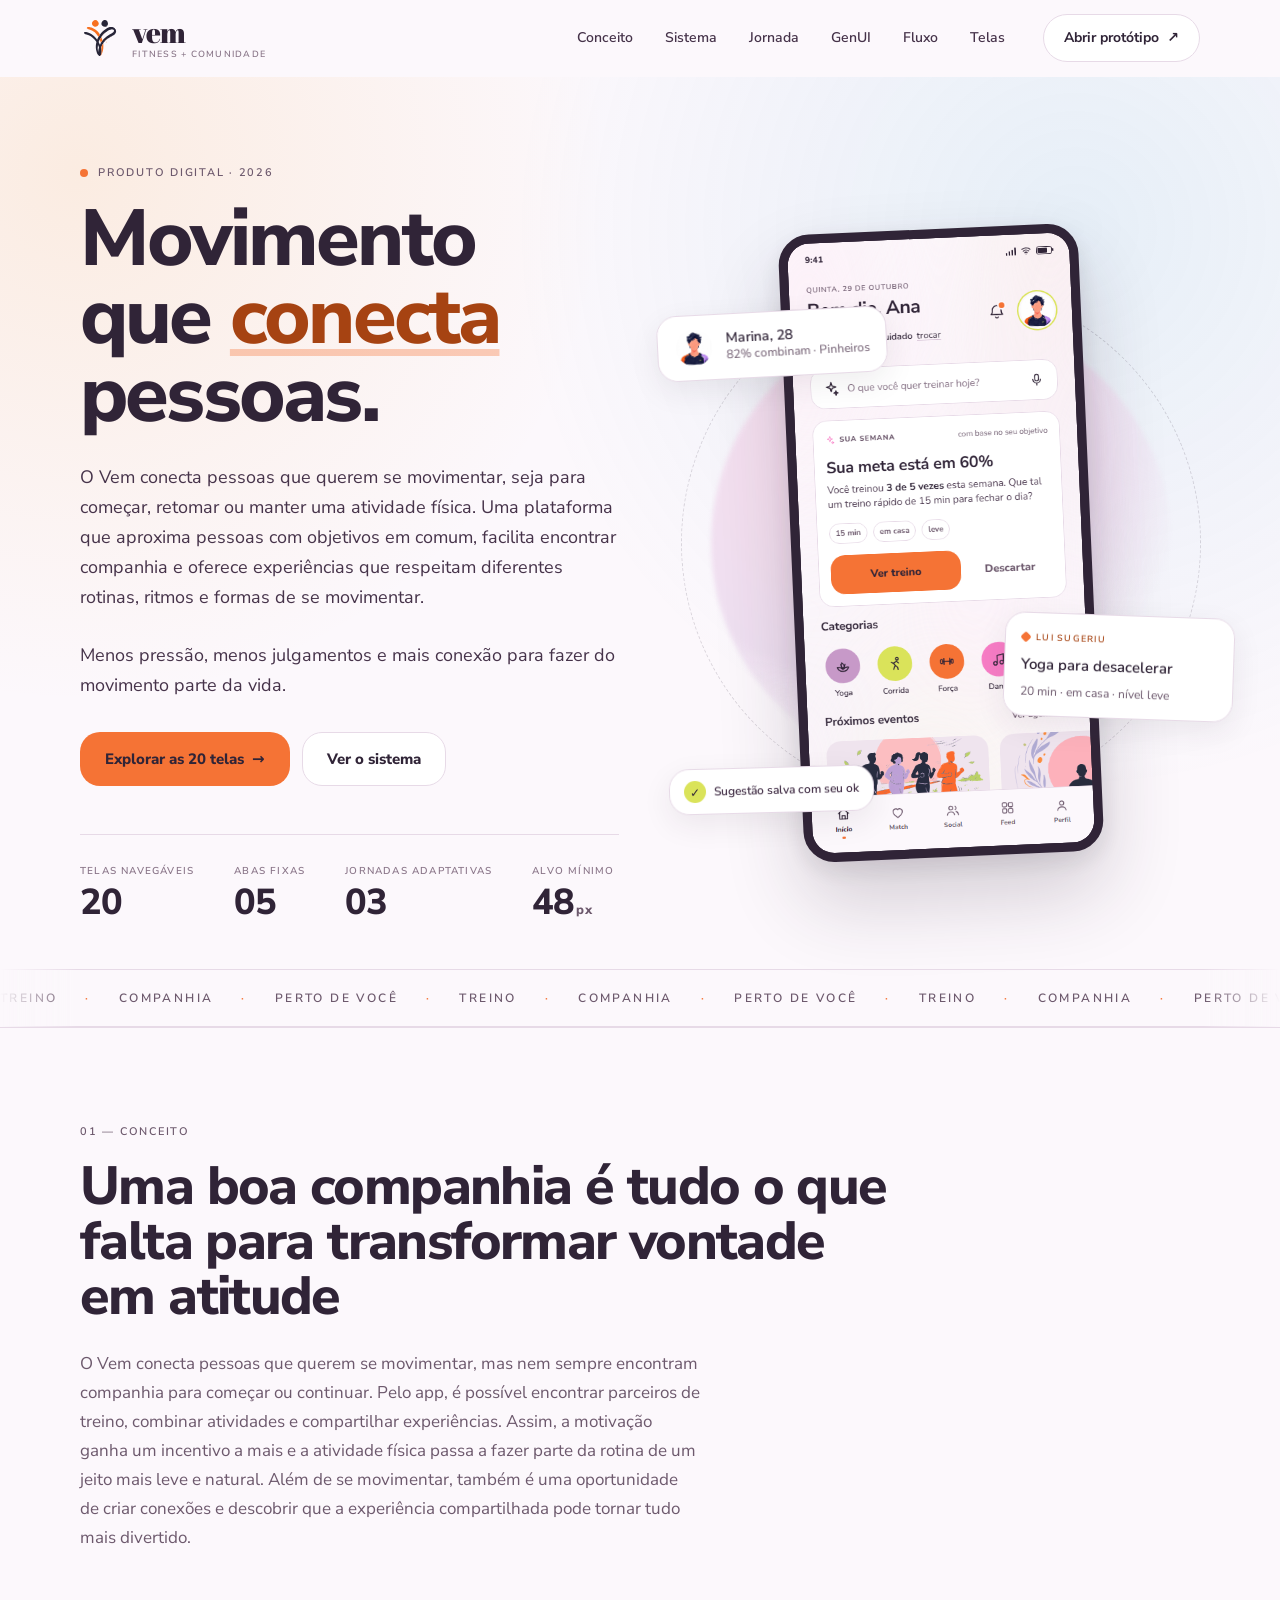
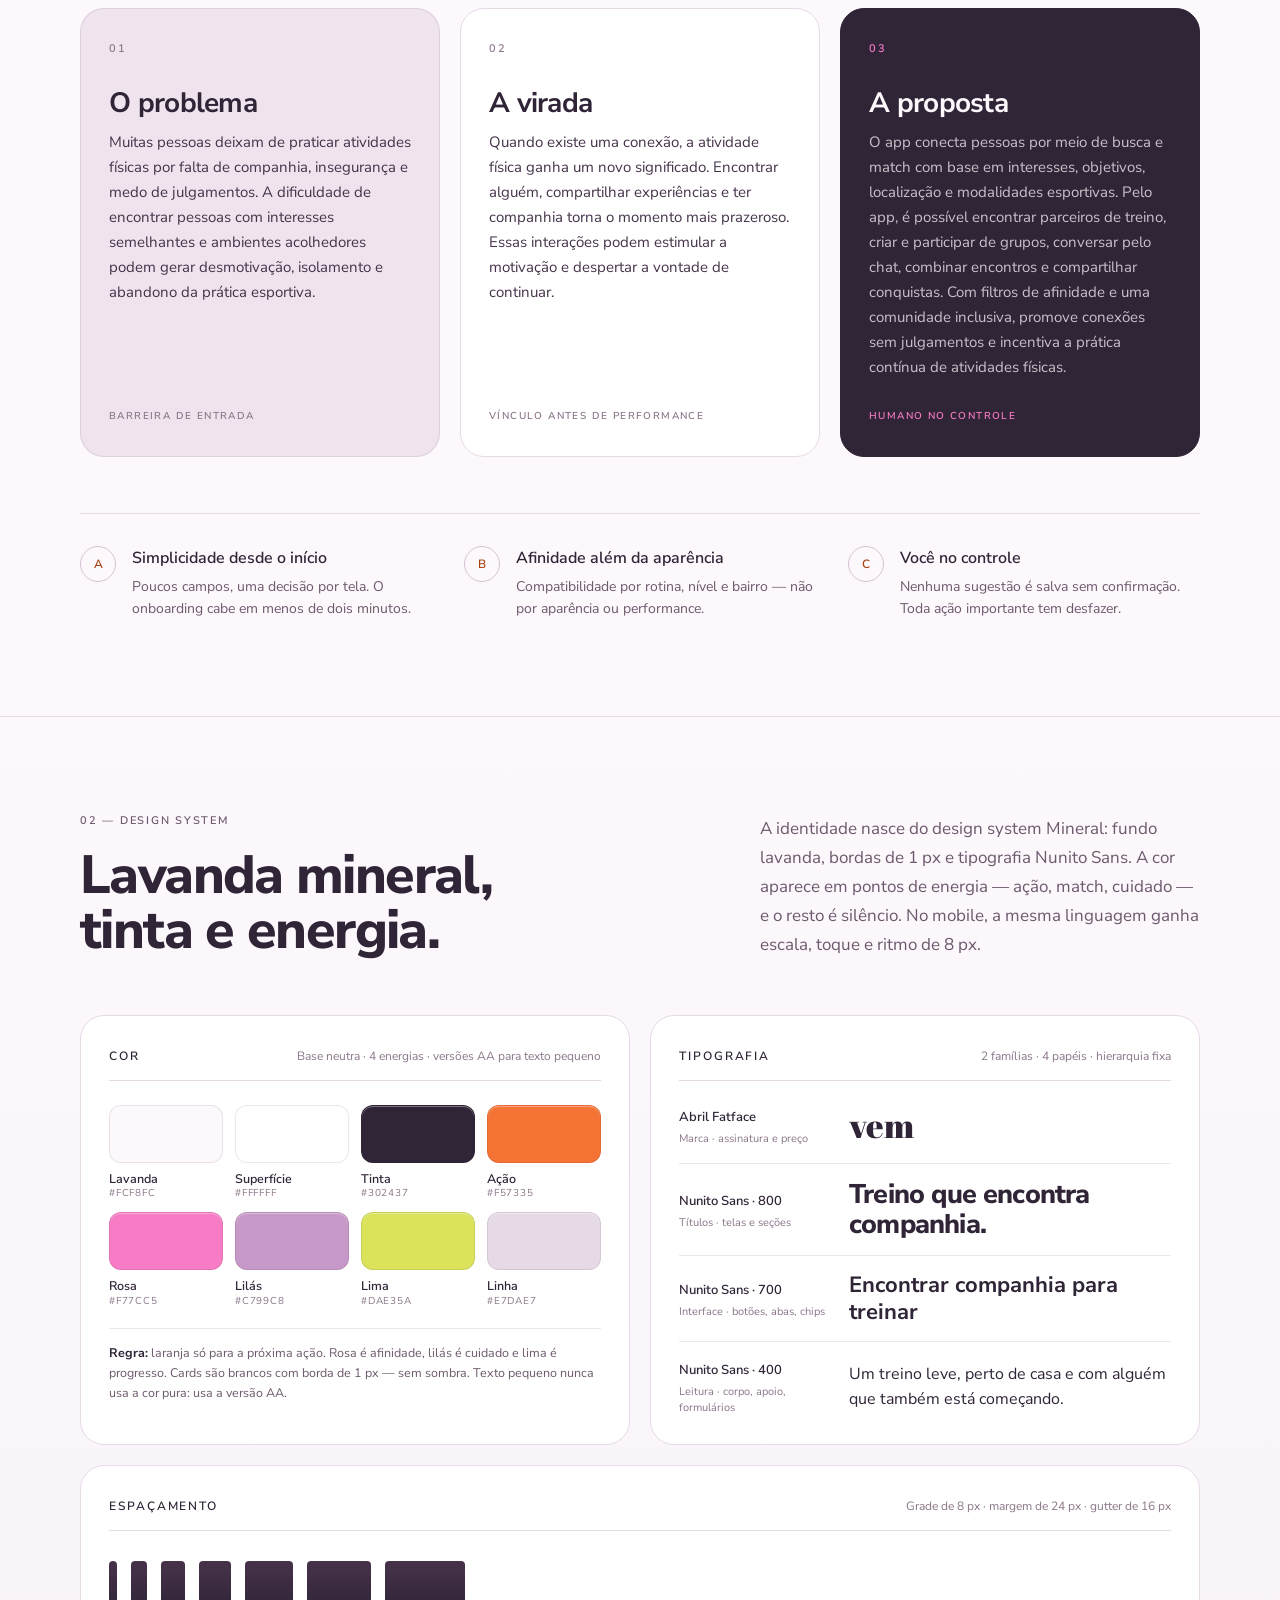
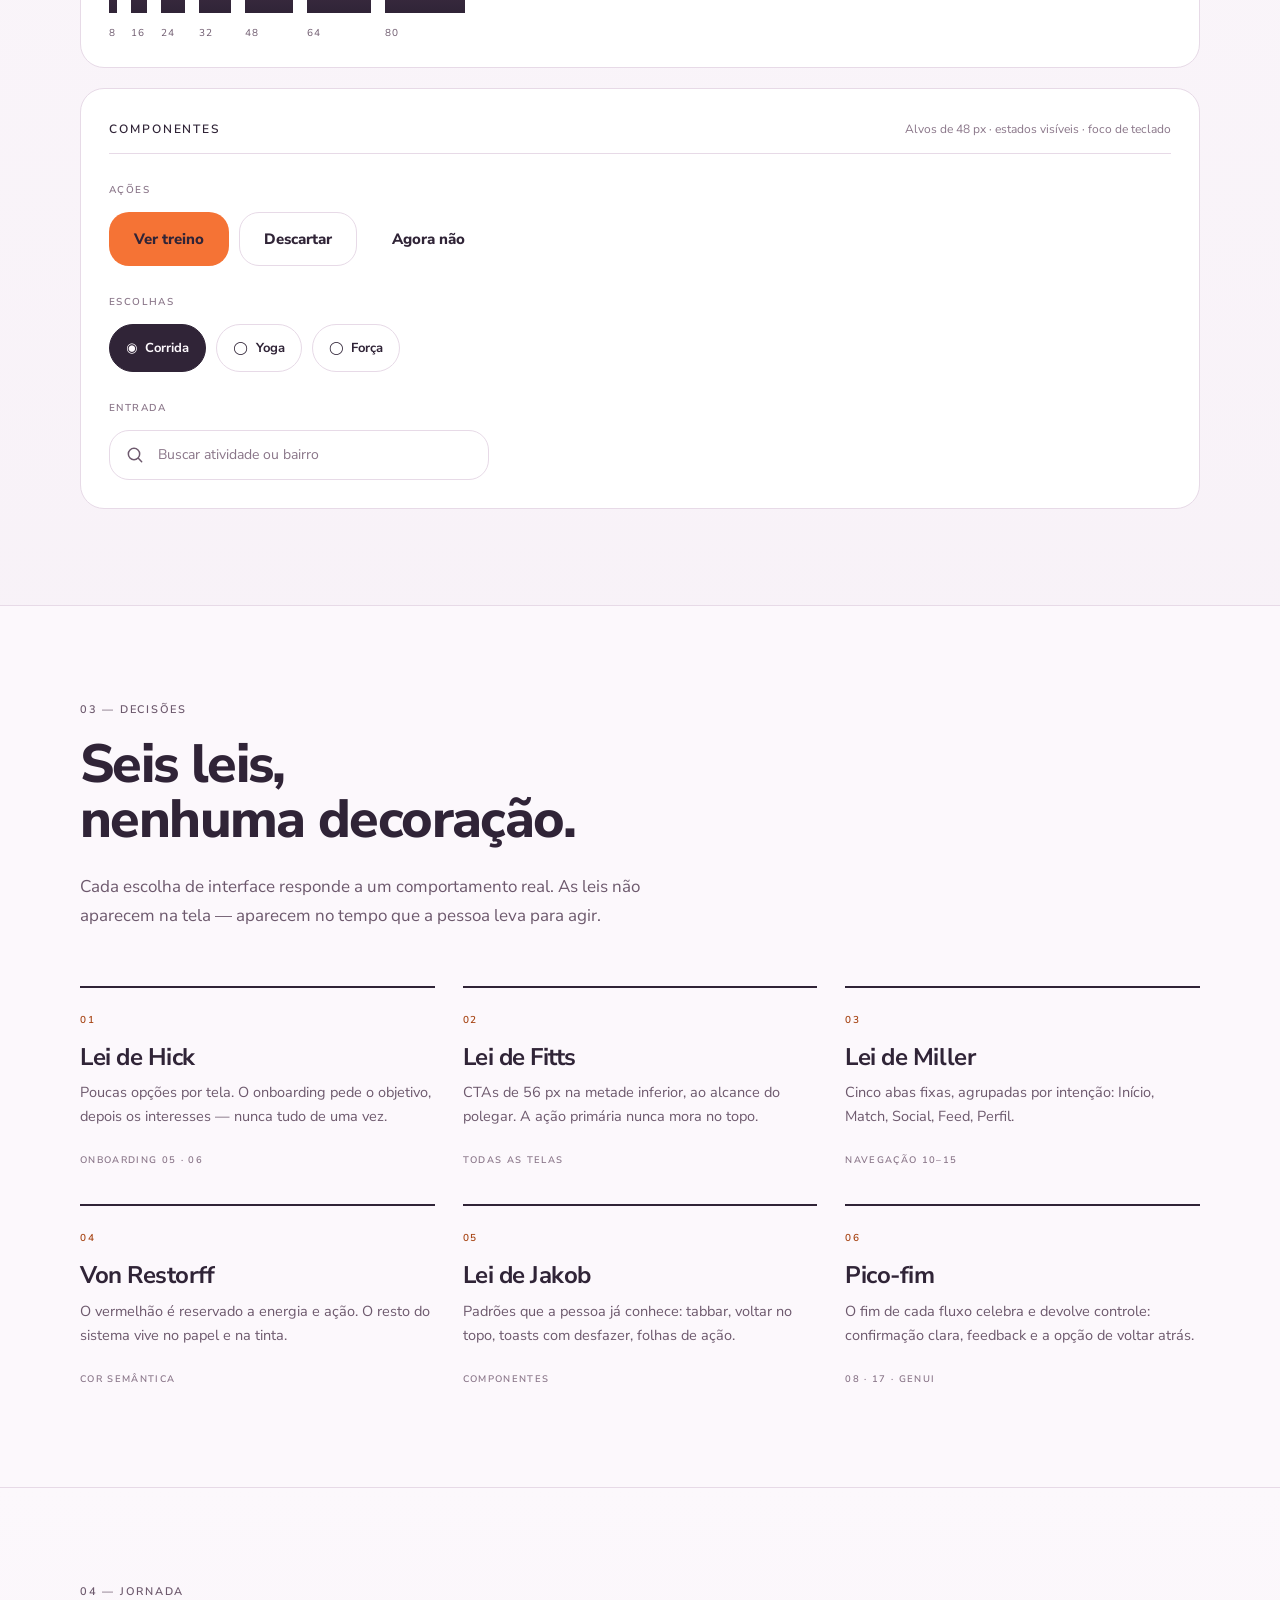
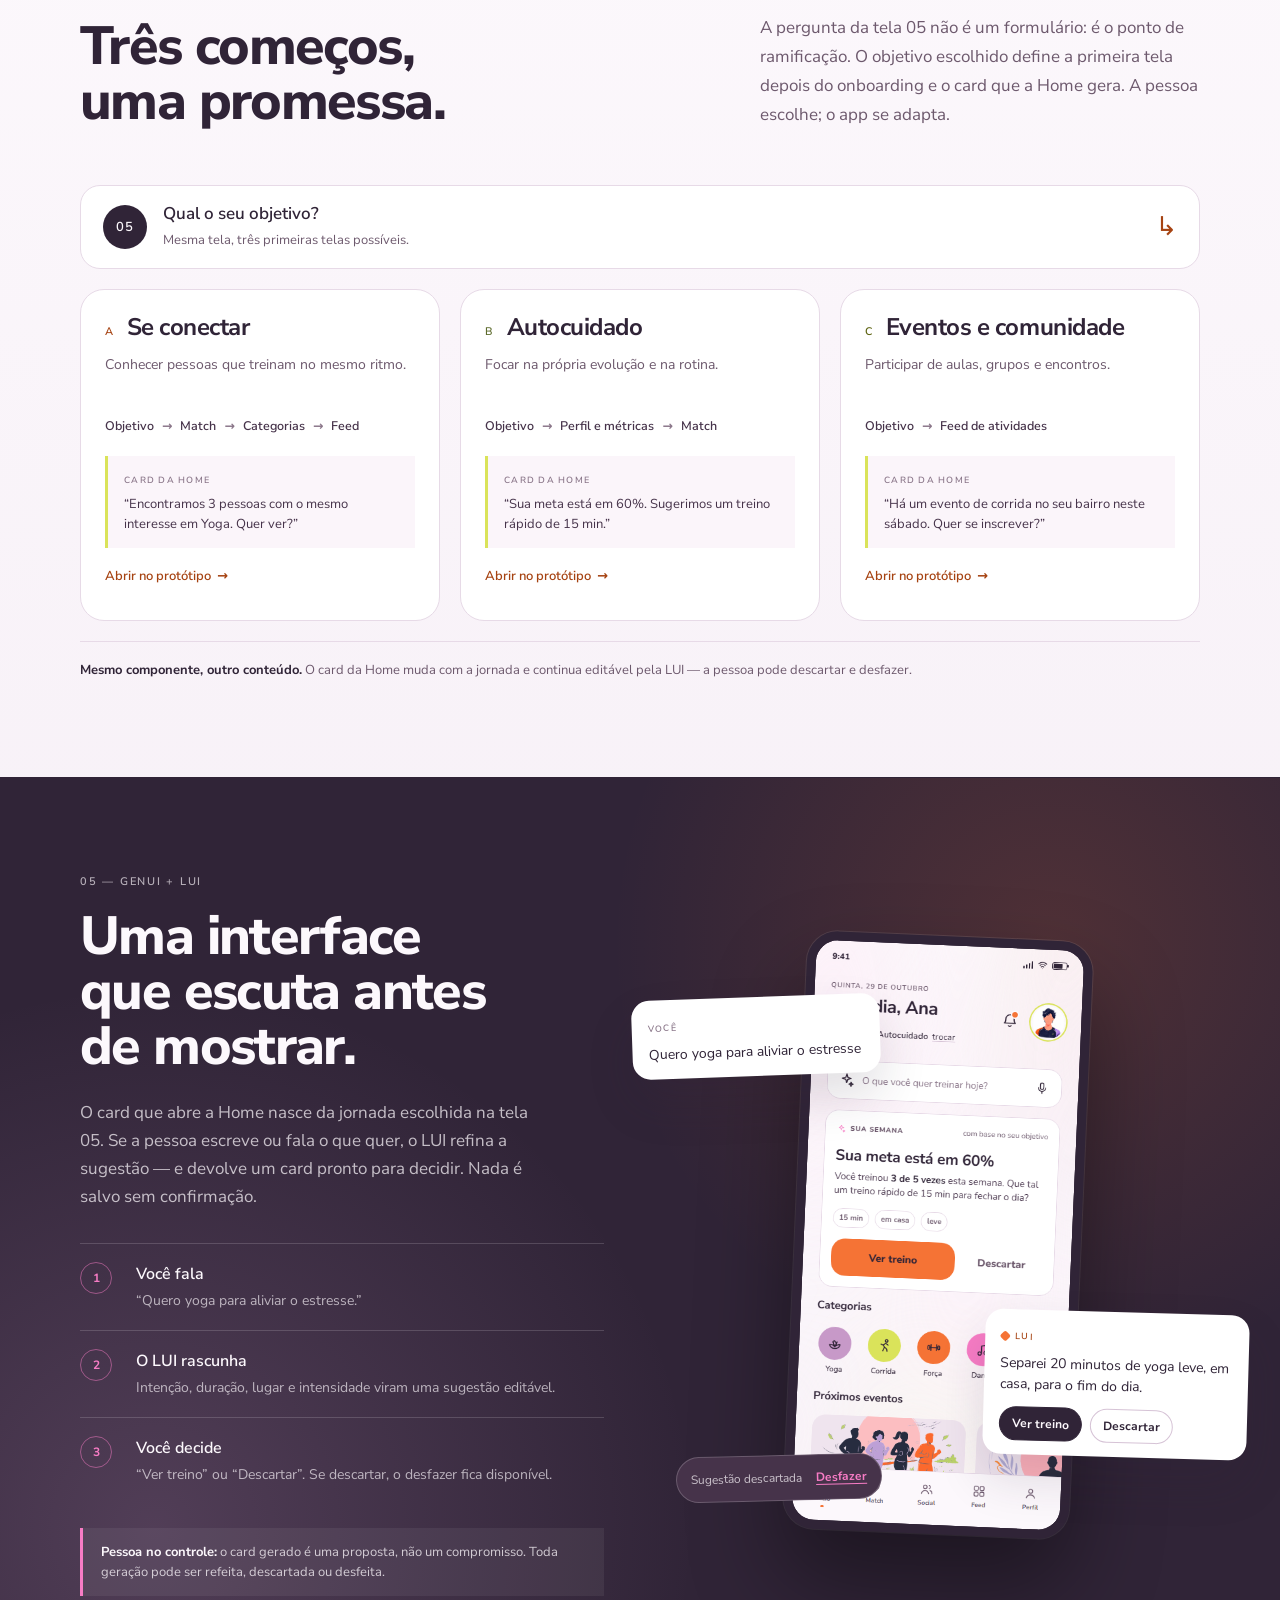
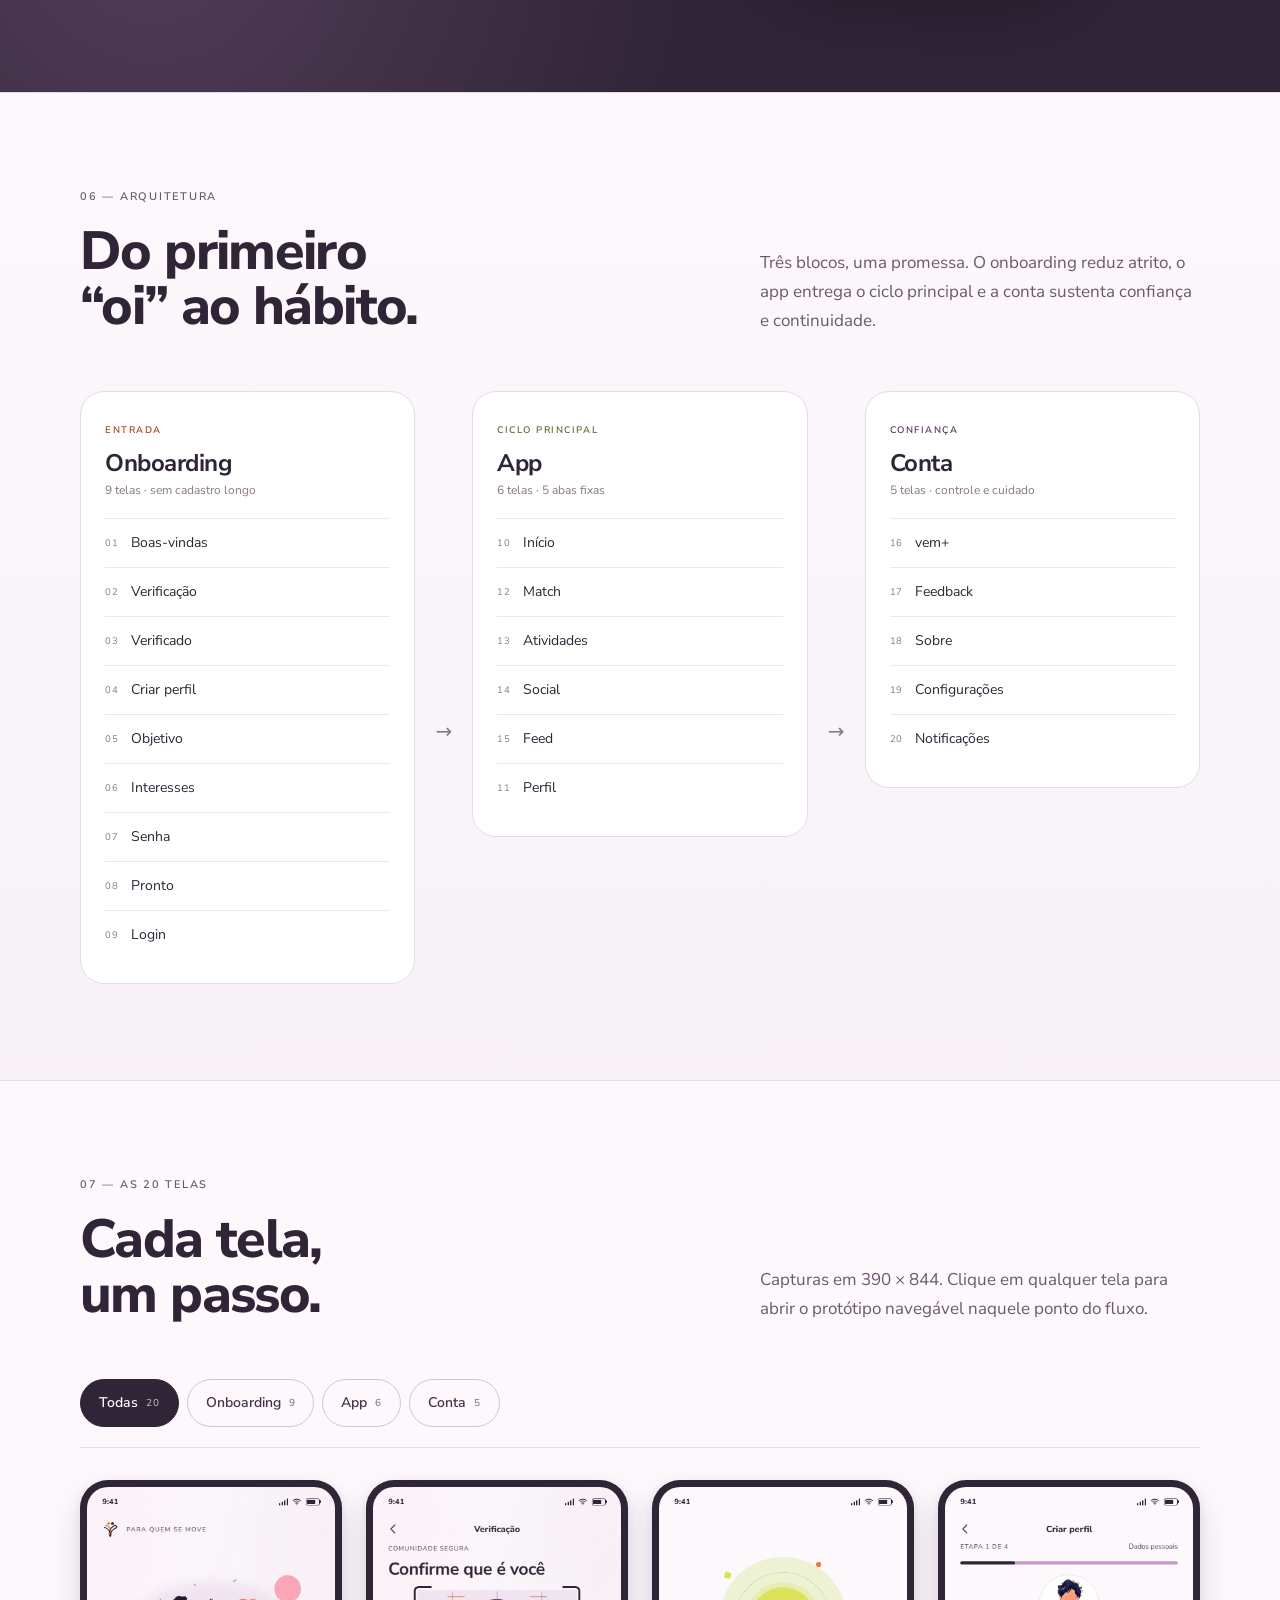
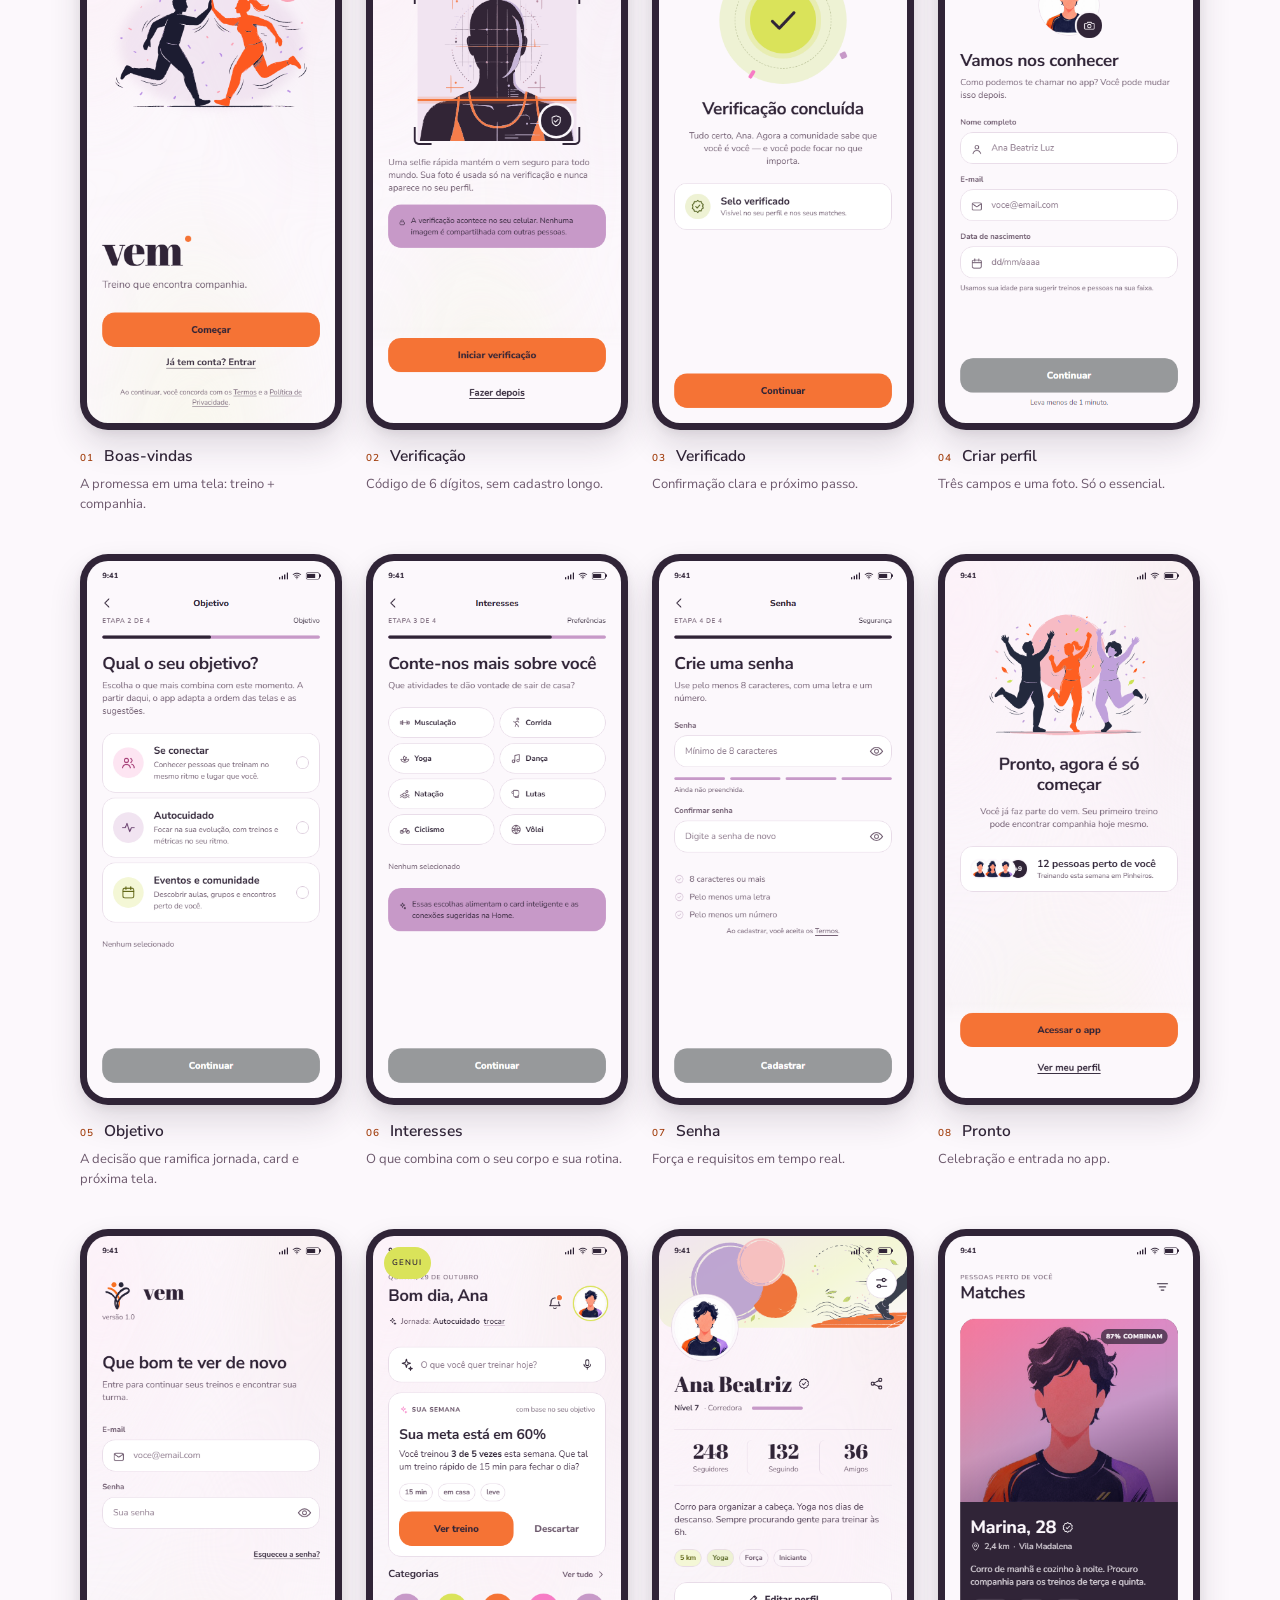
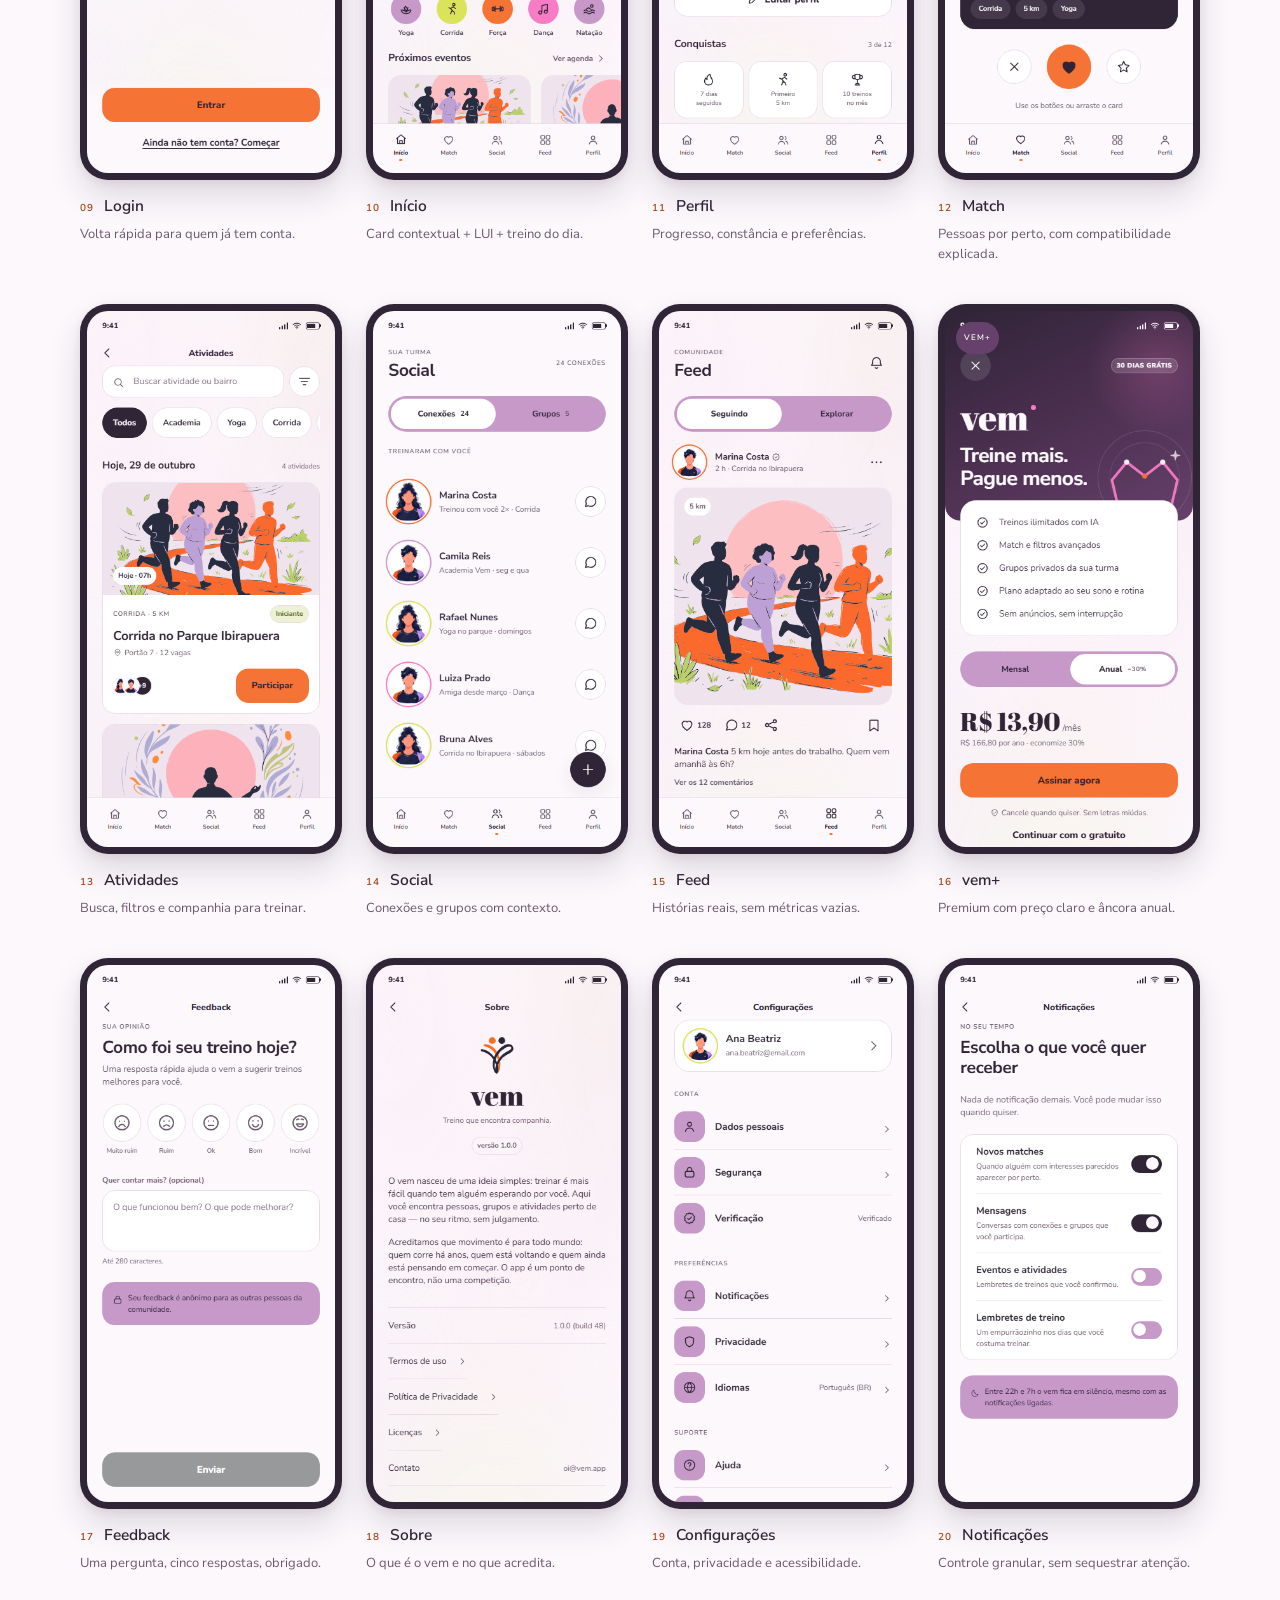
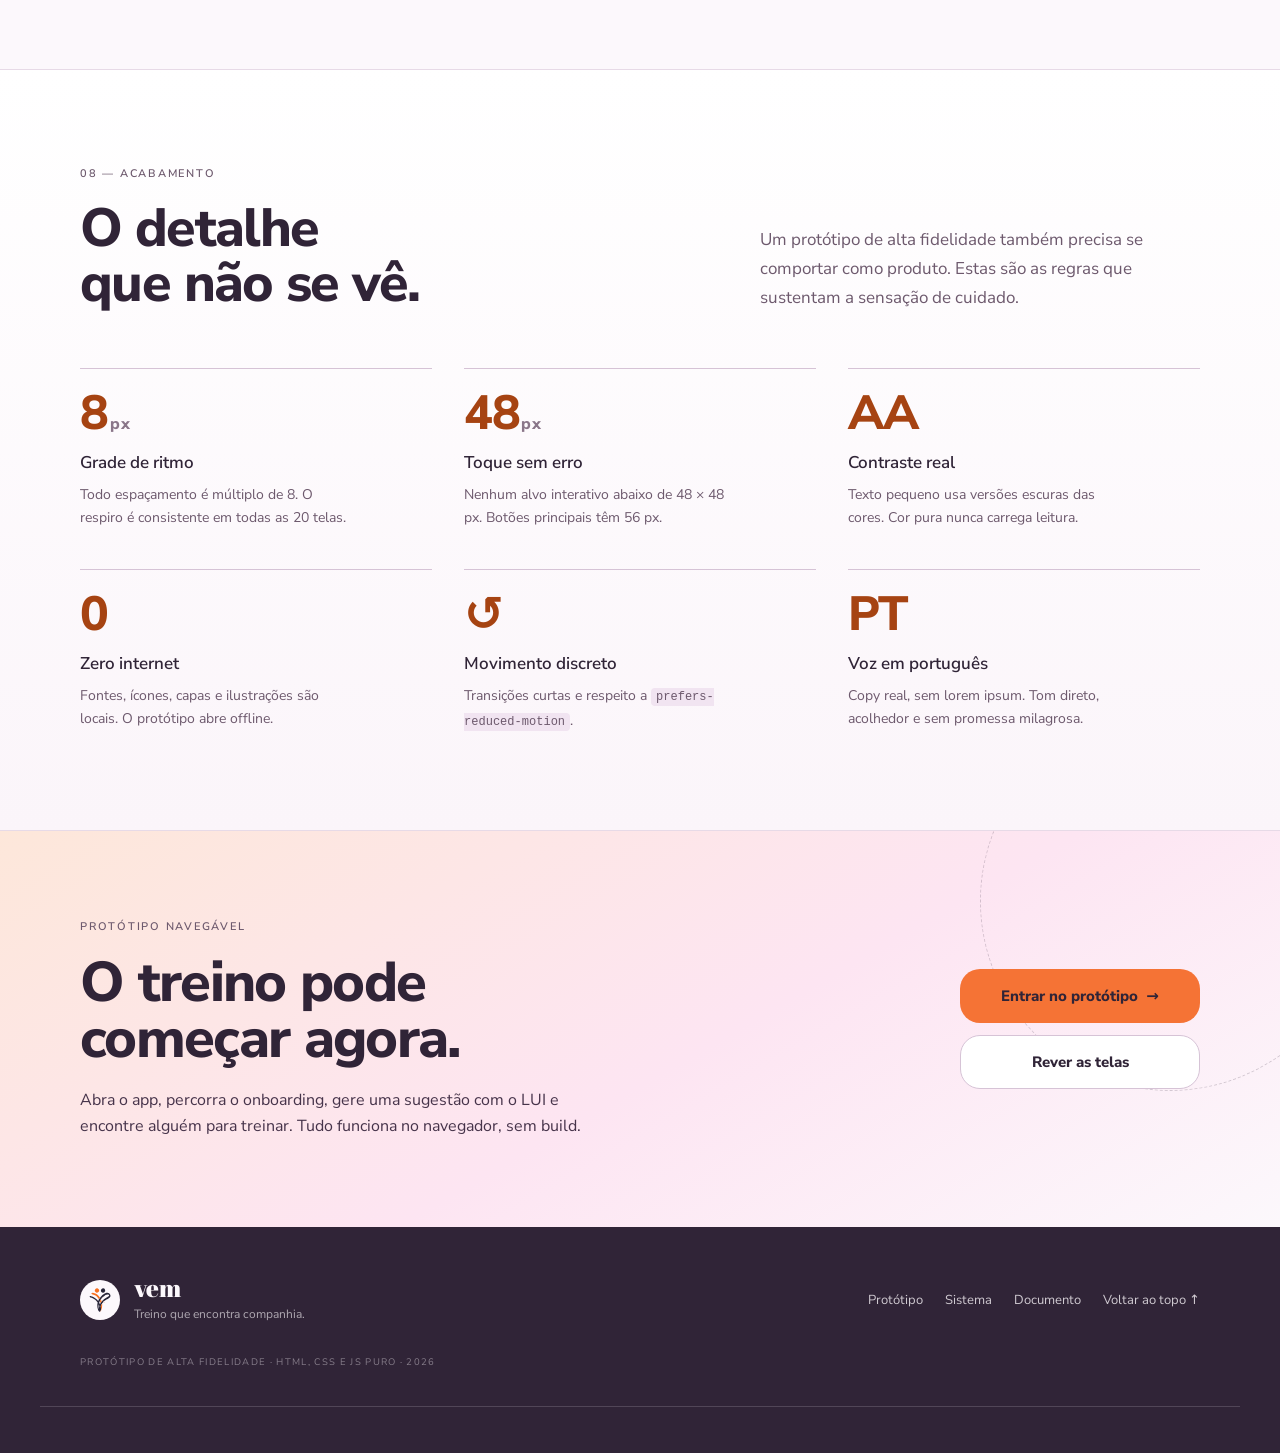
==== commit 32e6b6f6: "Atualiza arte, remove P&B e adiciona aura em movimento" ====
--- a/index.html
+++ b/index.html
@@ -104,7 +104,7 @@
           <span class="hero__arc"></span>
 
           <div class="device device--hero">
-            <img src="assets/screens/s10.png" width="390" height="844" alt="">
+            <img src="assets/screens/s10.png?v=20261107" width="390" height="844" alt="">
           </div>
 
           <div class="float-card float-card--match">
@@ -571,7 +571,7 @@
 
         <div class="genui__visual" aria-hidden="true">
           <div class="device device--genui">
-            <img src="assets/screens/s10.png" width="390" height="844" alt="">
+            <img src="assets/screens/s10.png?v=20261107" width="390" height="844" alt="">
           </div>
 
           <div class="genui__bubble">
@@ -704,7 +704,7 @@
         <div class="gallery">
           <a class="shot" href="app.html?tela=01" data-group="onboarding">
             <span class="shot__frame">
-              <img src="assets/screens/s01.png" width="390" height="844" alt="Tela 01 — Boas-vindas">
+              <img src="assets/screens/s01.png?v=20261107" width="390" height="844" alt="Tela 01 — Boas-vindas">
               <span class="shot__open">Abrir tela ↗</span>
             </span>
             <span class="shot__meta"><span class="shot__num">01</span><span class="shot__title">Boas-vindas</span></span>
@@ -713,7 +713,7 @@
 
           <a class="shot" href="app.html?tela=02" data-group="onboarding">
             <span class="shot__frame">
-              <img src="assets/screens/s02.png" width="390" height="844" alt="Tela 02 — Verificação">
+              <img src="assets/screens/s02.png?v=20261107" width="390" height="844" alt="Tela 02 — Verificação">
               <span class="shot__open">Abrir tela ↗</span>
             </span>
             <span class="shot__meta"><span class="shot__num">02</span><span class="shot__title">Verificação</span></span>
@@ -722,7 +722,7 @@
 
           <a class="shot" href="app.html?tela=03" data-group="onboarding">
             <span class="shot__frame">
-              <img src="assets/screens/s03.png" width="390" height="844" alt="Tela 03 — Verificado">
+              <img src="assets/screens/s03.png?v=20261107" width="390" height="844" alt="Tela 03 — Verificado">
               <span class="shot__open">Abrir tela ↗</span>
             </span>
             <span class="shot__meta"><span class="shot__num">03</span><span class="shot__title">Verificado</span></span>
@@ -731,7 +731,7 @@
 
           <a class="shot" href="app.html?tela=04" data-group="onboarding">
             <span class="shot__frame">
-              <img src="assets/screens/s04.png" width="390" height="844" alt="Tela 04 — Criar perfil">
+              <img src="assets/screens/s04.png?v=20261107" width="390" height="844" alt="Tela 04 — Criar perfil">
               <span class="shot__open">Abrir tela ↗</span>
             </span>
             <span class="shot__meta"><span class="shot__num">04</span><span class="shot__title">Criar perfil</span></span>
@@ -740,7 +740,7 @@
 
           <a class="shot" href="app.html?tela=05" data-group="onboarding">
             <span class="shot__frame">
-              <img src="assets/screens/s05.png" width="390" height="844" alt="Tela 05 — Objetivo">
+              <img src="assets/screens/s05.png?v=20261107" width="390" height="844" alt="Tela 05 — Objetivo">
               <span class="shot__open">Abrir tela ↗</span>
             </span>
             <span class="shot__meta"><span class="shot__num">05</span><span class="shot__title">Objetivo</span></span>
@@ -749,7 +749,7 @@
 
           <a class="shot" href="app.html?tela=06" data-group="onboarding">
             <span class="shot__frame">
-              <img src="assets/screens/s06.png" width="390" height="844" alt="Tela 06 — Interesses">
+              <img src="assets/screens/s06.png?v=20261107" width="390" height="844" alt="Tela 06 — Interesses">
               <span class="shot__open">Abrir tela ↗</span>
             </span>
             <span class="shot__meta"><span class="shot__num">06</span><span class="shot__title">Interesses</span></span>
@@ -758,7 +758,7 @@
 
           <a class="shot" href="app.html?tela=07" data-group="onboarding">
             <span class="shot__frame">
-              <img src="assets/screens/s07.png" width="390" height="844" alt="Tela 07 — Senha">
+              <img src="assets/screens/s07.png?v=20261107" width="390" height="844" alt="Tela 07 — Senha">
               <span class="shot__open">Abrir tela ↗</span>
             </span>
             <span class="shot__meta"><span class="shot__num">07</span><span class="shot__title">Senha</span></span>
@@ -767,7 +767,7 @@
 
           <a class="shot" href="app.html?tela=08" data-group="onboarding">
             <span class="shot__frame">
-              <img src="assets/screens/s08.png" width="390" height="844" alt="Tela 08 — Pronto">
+              <img src="assets/screens/s08.png?v=20261107" width="390" height="844" alt="Tela 08 — Pronto">
               <span class="shot__open">Abrir tela ↗</span>
             </span>
             <span class="shot__meta"><span class="shot__num">08</span><span class="shot__title">Pronto</span></span>
@@ -776,7 +776,7 @@
 
           <a class="shot" href="app.html?tela=09" data-group="onboarding">
             <span class="shot__frame">
-              <img src="assets/screens/s09.png" width="390" height="844" alt="Tela 09 — Login">
+              <img src="assets/screens/s09.png?v=20261107" width="390" height="844" alt="Tela 09 — Login">
               <span class="shot__open">Abrir tela ↗</span>
             </span>
             <span class="shot__meta"><span class="shot__num">09</span><span class="shot__title">Login</span></span>
@@ -785,7 +785,7 @@
 
           <a class="shot shot--feature" href="app.html?tela=10" data-group="app">
             <span class="shot__frame">
-              <img src="assets/screens/s10.png" width="390" height="844" alt="Tela 10 — Início com card gerado pelo LUI">
+              <img src="assets/screens/s10.png?v=20261107" width="390" height="844" alt="Tela 10 — Início com card gerado pelo LUI">
               <span class="shot__open">Abrir tela ↗</span>
             </span>
             <span class="shot__meta"><span class="shot__num">10</span><span class="shot__title">Início</span></span>
@@ -794,7 +794,7 @@
 
           <a class="shot" href="app.html?tela=11" data-group="app">
             <span class="shot__frame">
-              <img src="assets/screens/s11.png" width="390" height="844" alt="Tela 11 — Perfil">
+              <img src="assets/screens/s11.png?v=20261107" width="390" height="844" alt="Tela 11 — Perfil">
               <span class="shot__open">Abrir tela ↗</span>
             </span>
             <span class="shot__meta"><span class="shot__num">11</span><span class="shot__title">Perfil</span></span>
@@ -803,7 +803,7 @@
 
           <a class="shot" href="app.html?tela=12" data-group="app">
             <span class="shot__frame">
-              <img src="assets/screens/s12.png" width="390" height="844" alt="Tela 12 — Match">
+              <img src="assets/screens/s12.png?v=20261107" width="390" height="844" alt="Tela 12 — Match">
               <span class="shot__open">Abrir tela ↗</span>
             </span>
             <span class="shot__meta"><span class="shot__num">12</span><span class="shot__title">Match</span></span>
@@ -812,7 +812,7 @@
 
           <a class="shot" href="app.html?tela=13" data-group="app">
             <span class="shot__frame">
-              <img src="assets/screens/s13.png" width="390" height="844" alt="Tela 13 — Atividades">
+              <img src="assets/screens/s13.png?v=20261107" width="390" height="844" alt="Tela 13 — Atividades">
               <span class="shot__open">Abrir tela ↗</span>
             </span>
             <span class="shot__meta"><span class="shot__num">13</span><span class="shot__title">Atividades</span></span>
@@ -821,7 +821,7 @@
 
           <a class="shot" href="app.html?tela=14" data-group="app">
             <span class="shot__frame">
-              <img src="assets/screens/s14.png" width="390" height="844" alt="Tela 14 — Social">
+              <img src="assets/screens/s14.png?v=20261107" width="390" height="844" alt="Tela 14 — Social">
               <span class="shot__open">Abrir tela ↗</span>
             </span>
             <span class="shot__meta"><span class="shot__num">14</span><span class="shot__title">Social</span></span>
@@ -830,7 +830,7 @@
 
           <a class="shot" href="app.html?tela=15" data-group="app">
             <span class="shot__frame">
-              <img src="assets/screens/s15.png" width="390" height="844" alt="Tela 15 — Feed">
+              <img src="assets/screens/s15.png?v=20261107" width="390" height="844" alt="Tela 15 — Feed">
               <span class="shot__open">Abrir tela ↗</span>
             </span>
             <span class="shot__meta"><span class="shot__num">15</span><span class="shot__title">Feed</span></span>
@@ -839,7 +839,7 @@
 
           <a class="shot shot--premium" href="app.html?tela=16" data-group="conta">
             <span class="shot__frame">
-              <img src="assets/screens/s16.png" width="390" height="844" alt="Tela 16 — vem+">
+              <img src="assets/screens/s16.png?v=20261107" width="390" height="844" alt="Tela 16 — vem+">
               <span class="shot__open">Abrir tela ↗</span>
             </span>
             <span class="shot__meta"><span class="shot__num">16</span><span class="shot__title">vem+</span></span>
@@ -848,7 +848,7 @@
 
           <a class="shot" href="app.html?tela=17" data-group="conta">
             <span class="shot__frame">
-              <img src="assets/screens/s17.png" width="390" height="844" alt="Tela 17 — Feedback">
+              <img src="assets/screens/s17.png?v=20261107" width="390" height="844" alt="Tela 17 — Feedback">
               <span class="shot__open">Abrir tela ↗</span>
             </span>
             <span class="shot__meta"><span class="shot__num">17</span><span class="shot__title">Feedback</span></span>
@@ -857,7 +857,7 @@
 
           <a class="shot" href="app.html?tela=18" data-group="conta">
             <span class="shot__frame">
-              <img src="assets/screens/s18.png" width="390" height="844" alt="Tela 18 — Sobre">
+              <img src="assets/screens/s18.png?v=20261107" width="390" height="844" alt="Tela 18 — Sobre">
               <span class="shot__open">Abrir tela ↗</span>
             </span>
             <span class="shot__meta"><span class="shot__num">18</span><span class="shot__title">Sobre</span></span>
@@ -866,7 +866,7 @@
 
           <a class="shot" href="app.html?tela=19" data-group="conta">
             <span class="shot__frame">
-              <img src="assets/screens/s19.png" width="390" height="844" alt="Tela 19 — Configurações">
+              <img src="assets/screens/s19.png?v=20261107" width="390" height="844" alt="Tela 19 — Configurações">
               <span class="shot__open">Abrir tela ↗</span>
             </span>
             <span class="shot__meta"><span class="shot__num">19</span><span class="shot__title">Configurações</span></span>
@@ -875,7 +875,7 @@
 
           <a class="shot" href="app.html?tela=20" data-group="conta">
             <span class="shot__frame">
-              <img src="assets/screens/s20.png" width="390" height="844" alt="Tela 20 — Notificações">
+              <img src="assets/screens/s20.png?v=20261107" width="390" height="844" alt="Tela 20 — Notificações">
               <span class="shot__open">Abrir tela ↗</span>
             </span>
             <span class="shot__meta"><span class="shot__num">20</span><span class="shot__title">Notificações</span></span>
--- a/assets/css/components.css
+++ b/assets/css/components.css
@@ -523,7 +523,6 @@
   width: 100%;
   height: 100%;
   object-fit: cover;
-  filter: grayscale(1) contrast(1.04) brightness(1.02);
 }
 
 .avatar--sm { --avatar-size: 32px; }
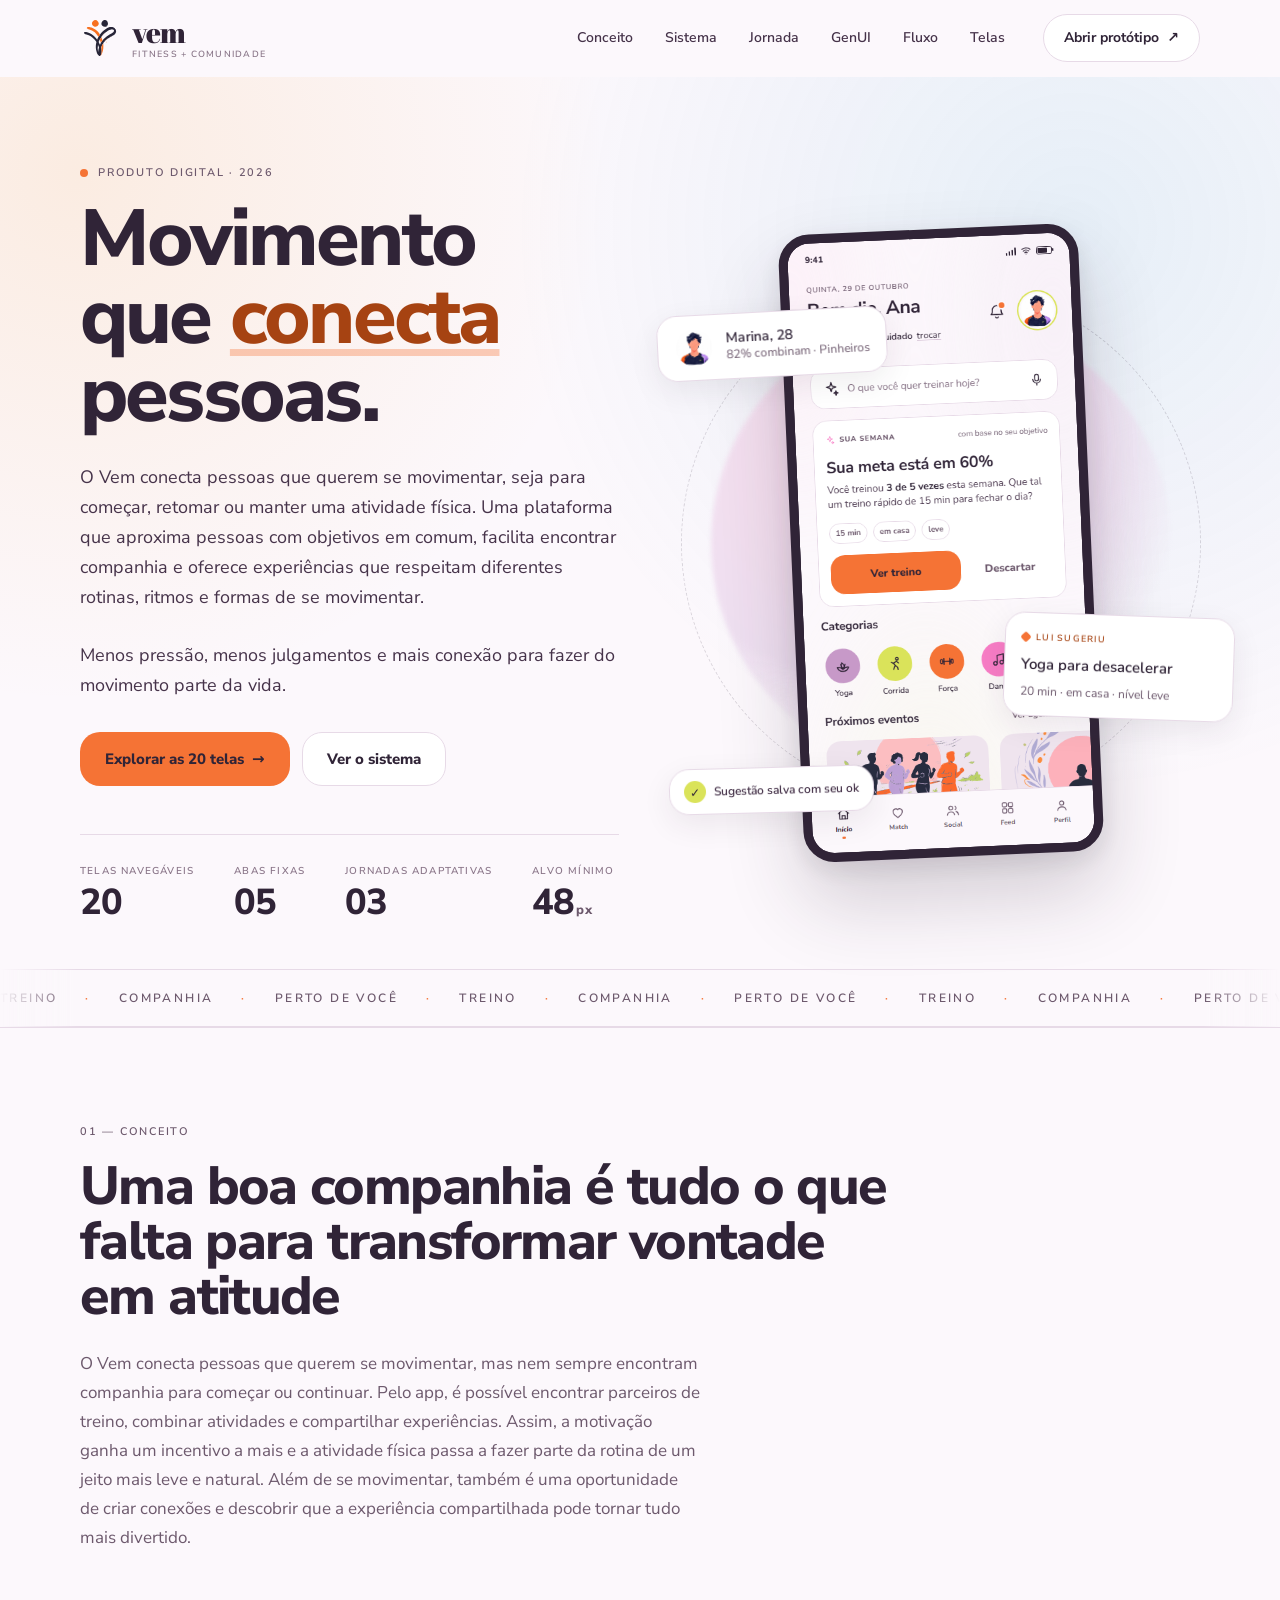
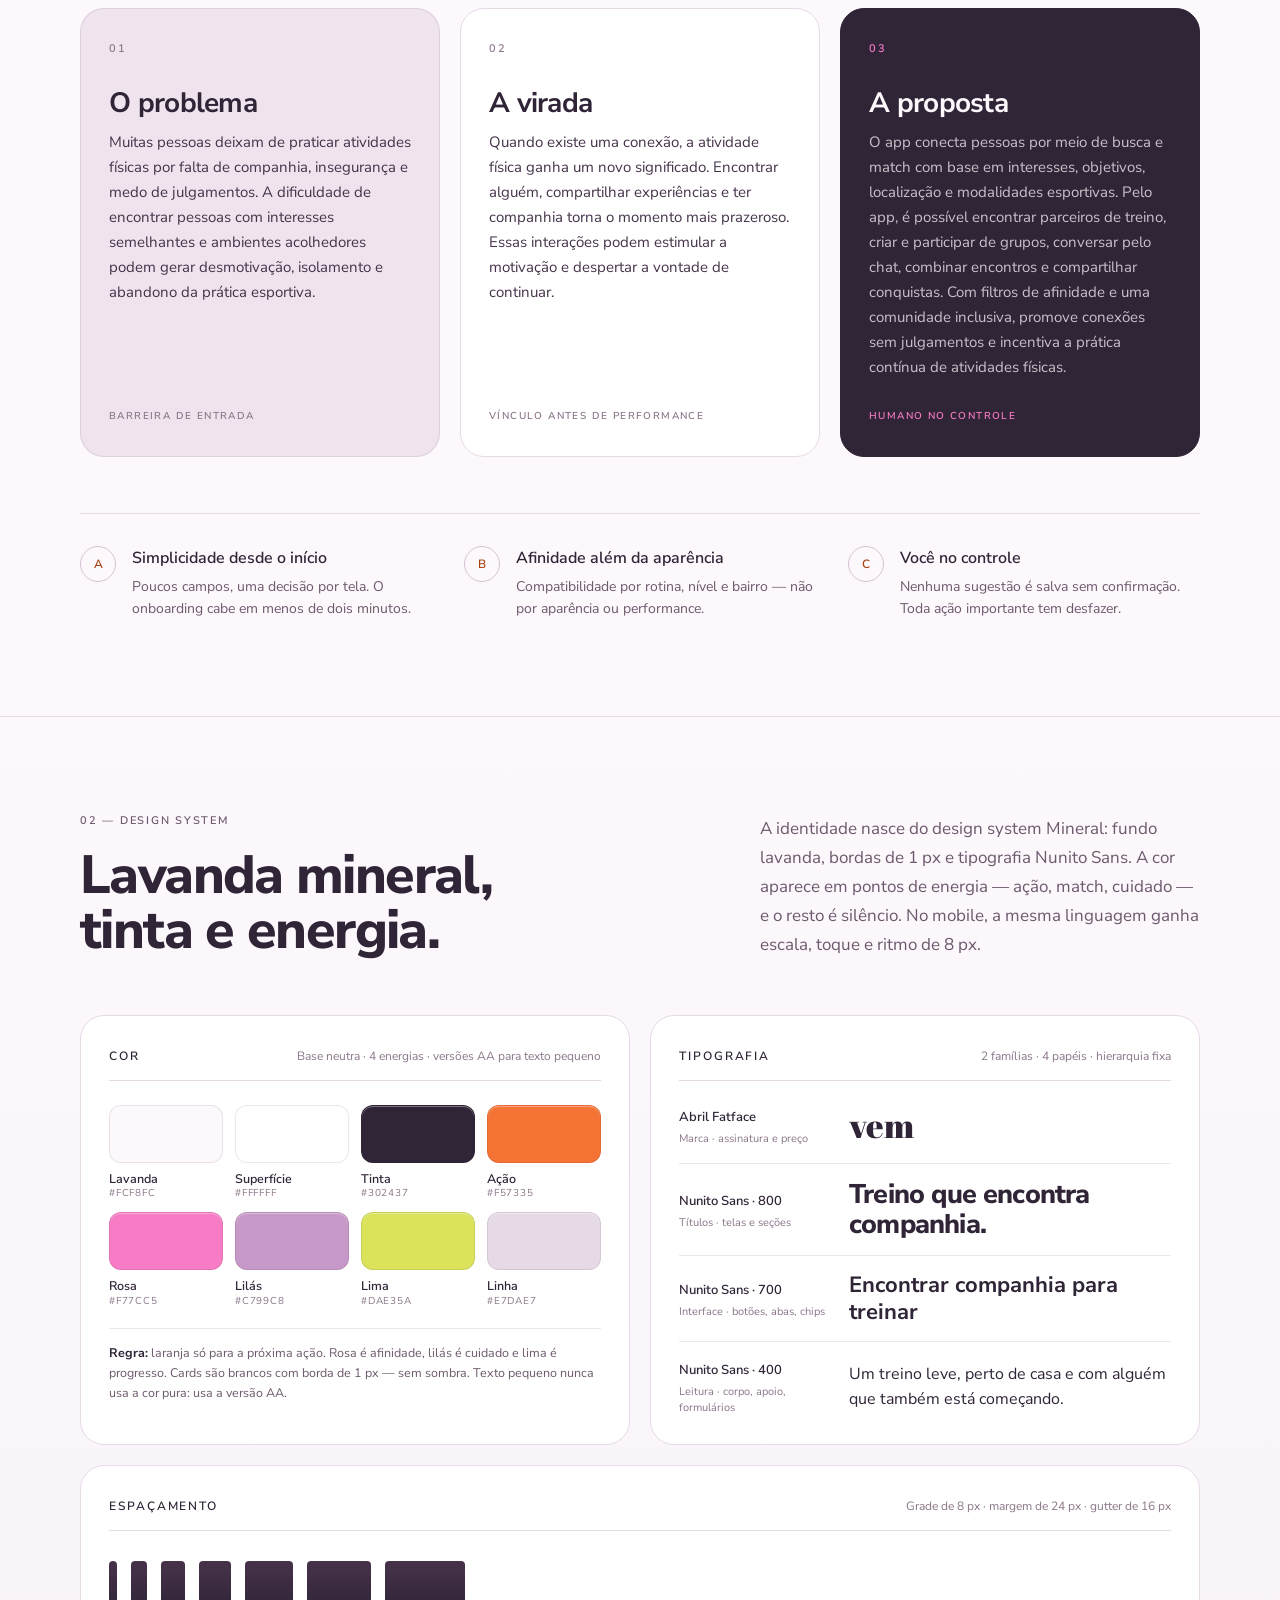
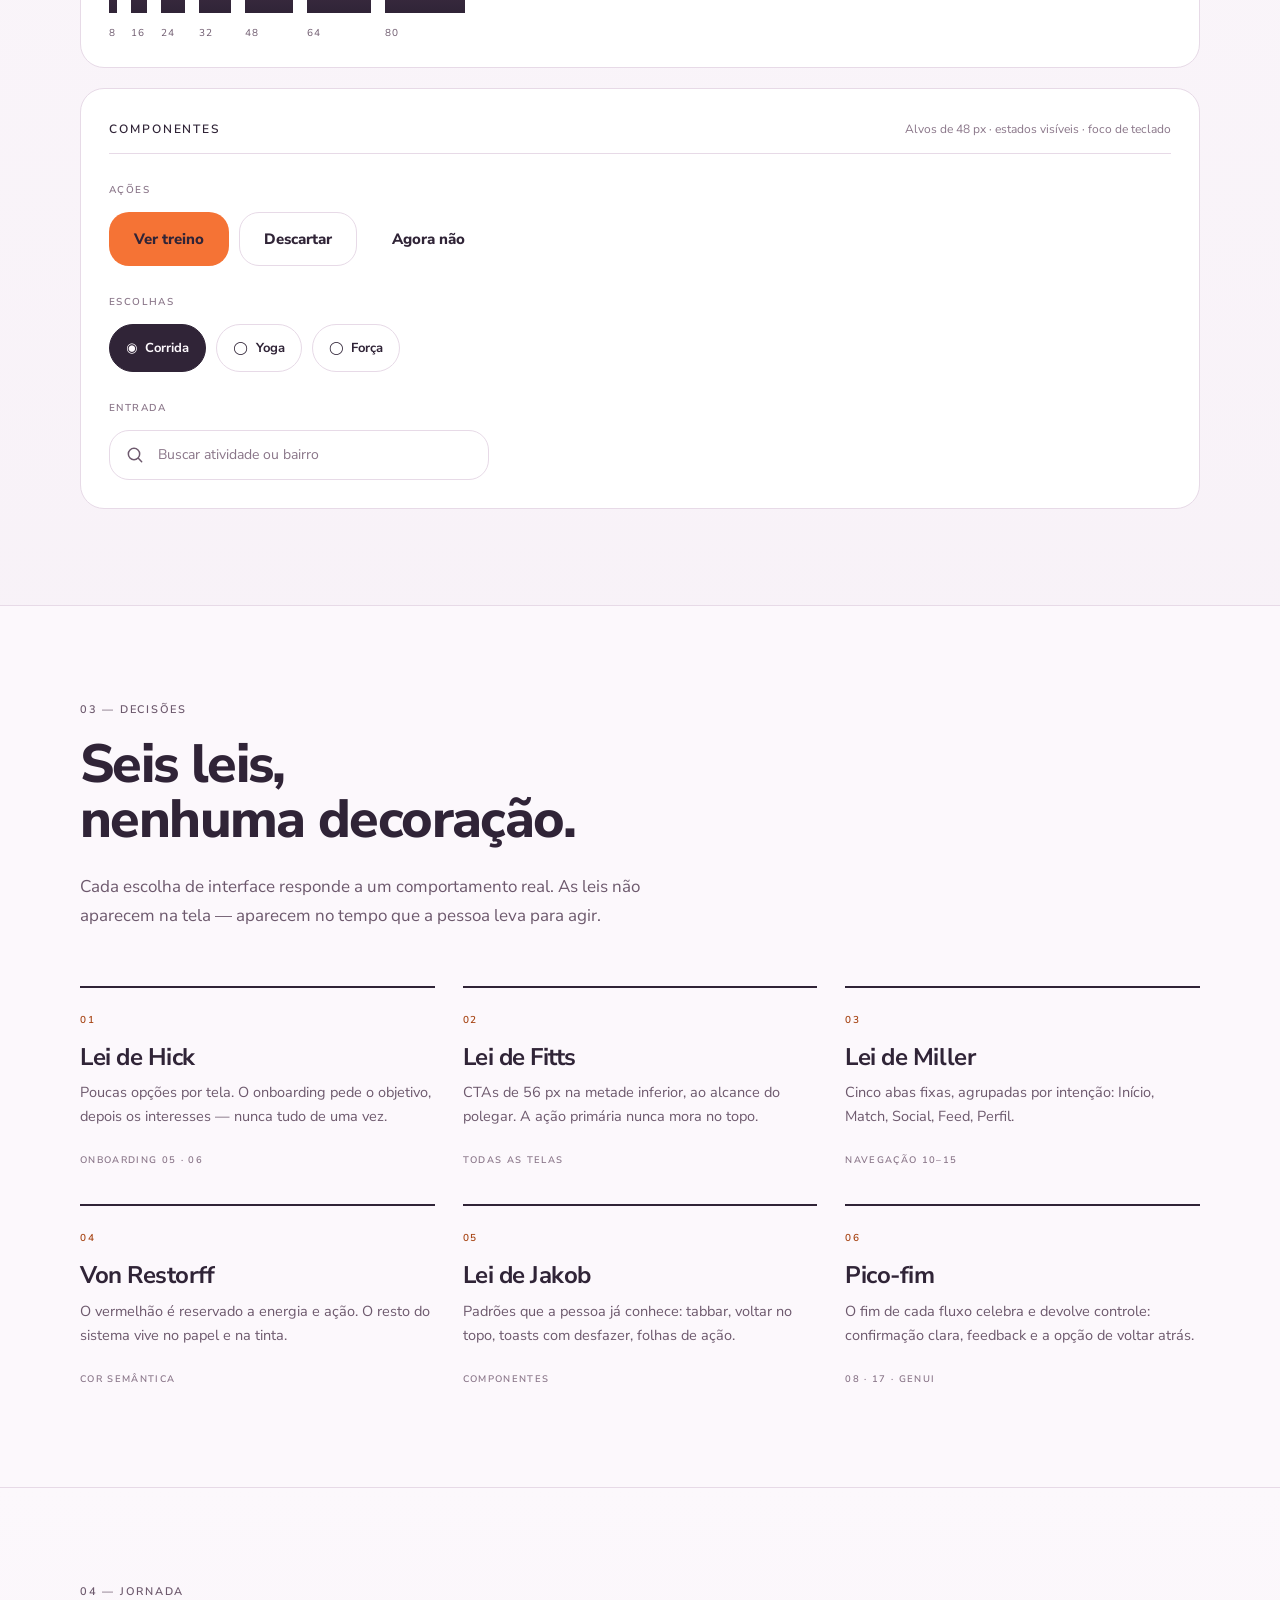
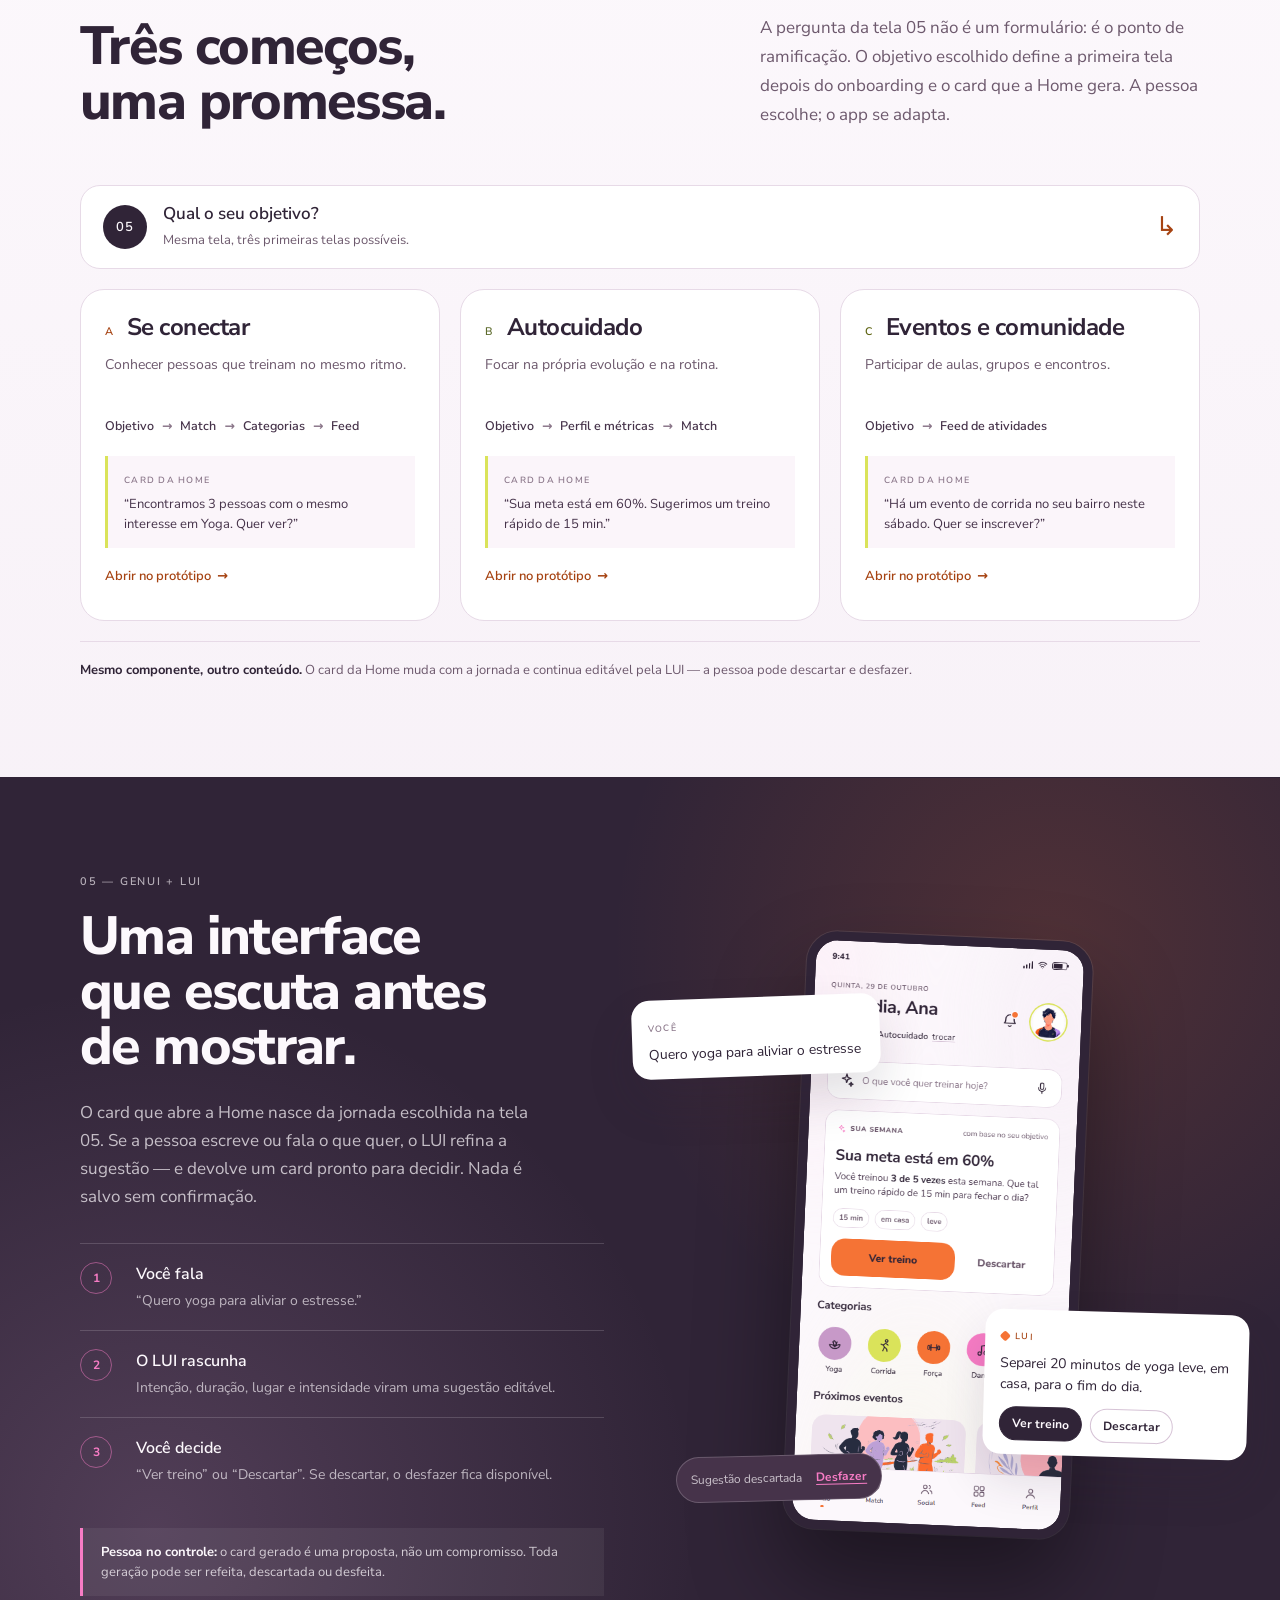
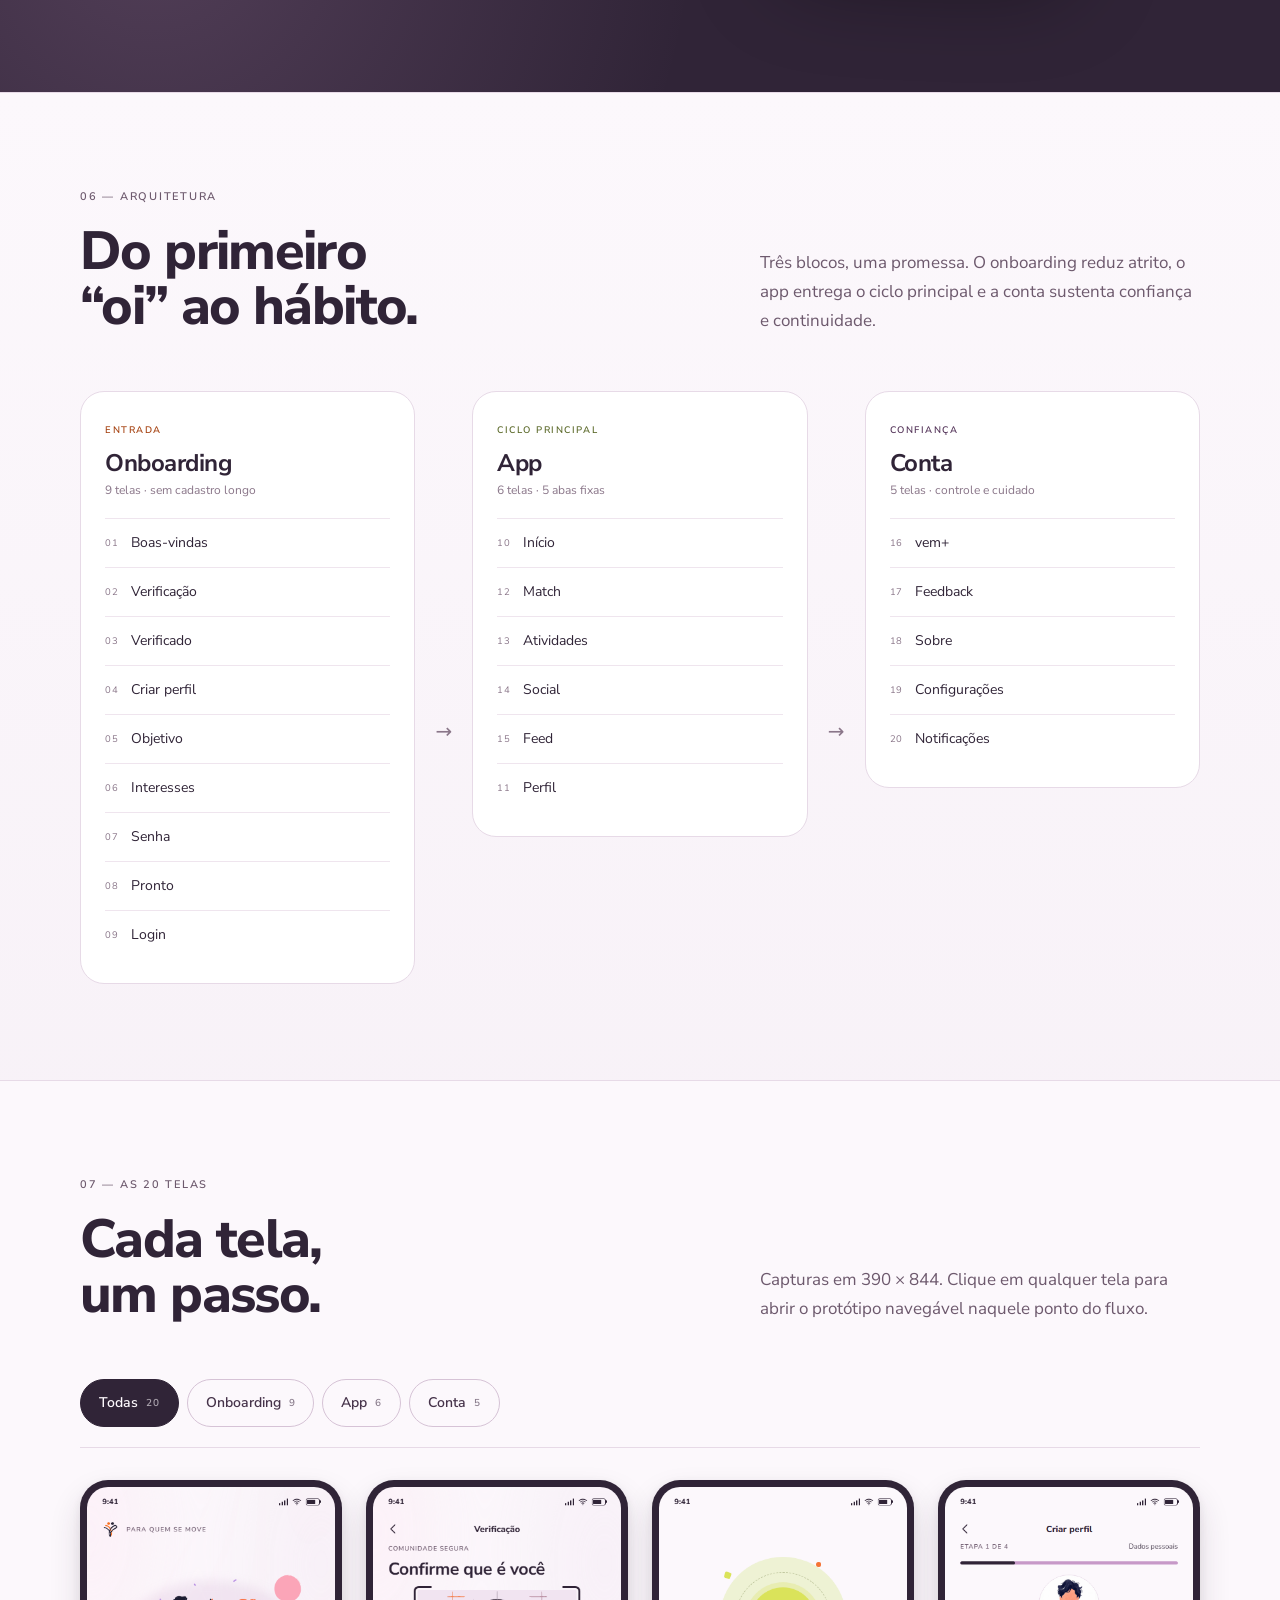
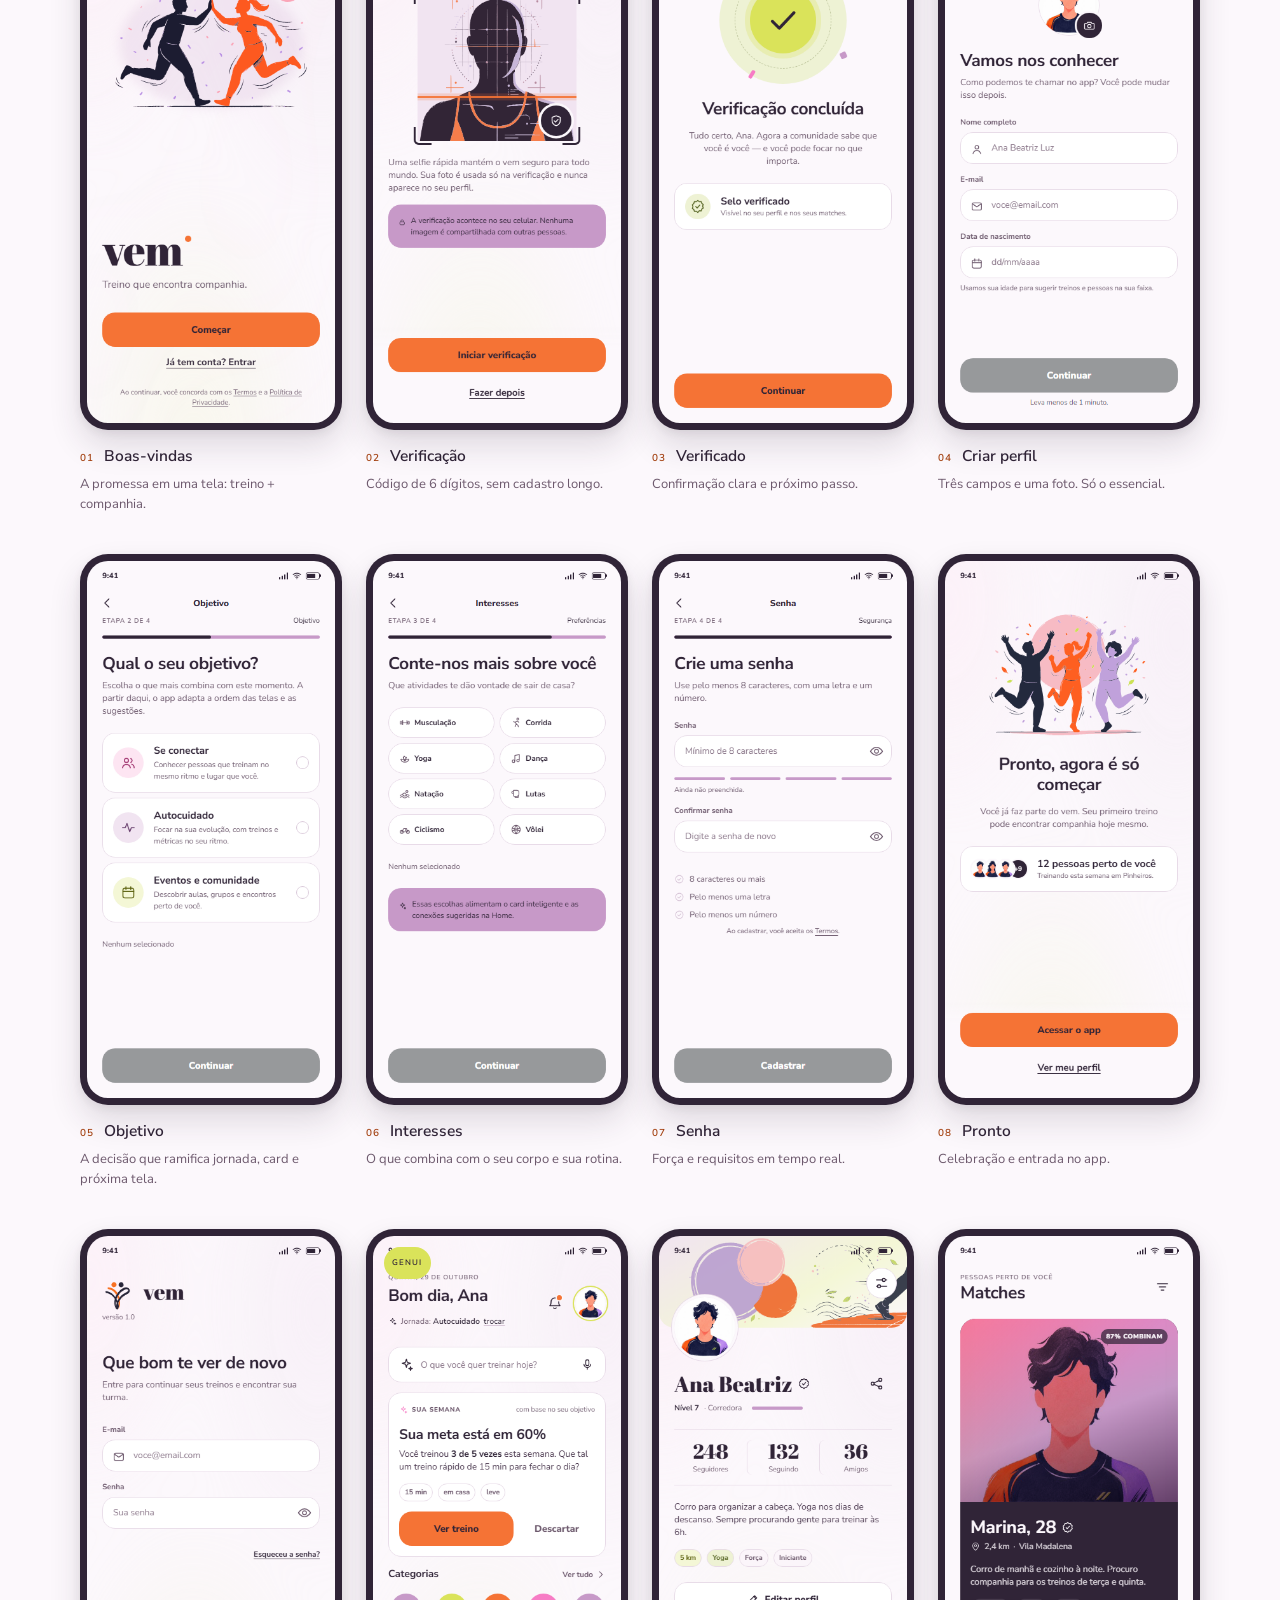
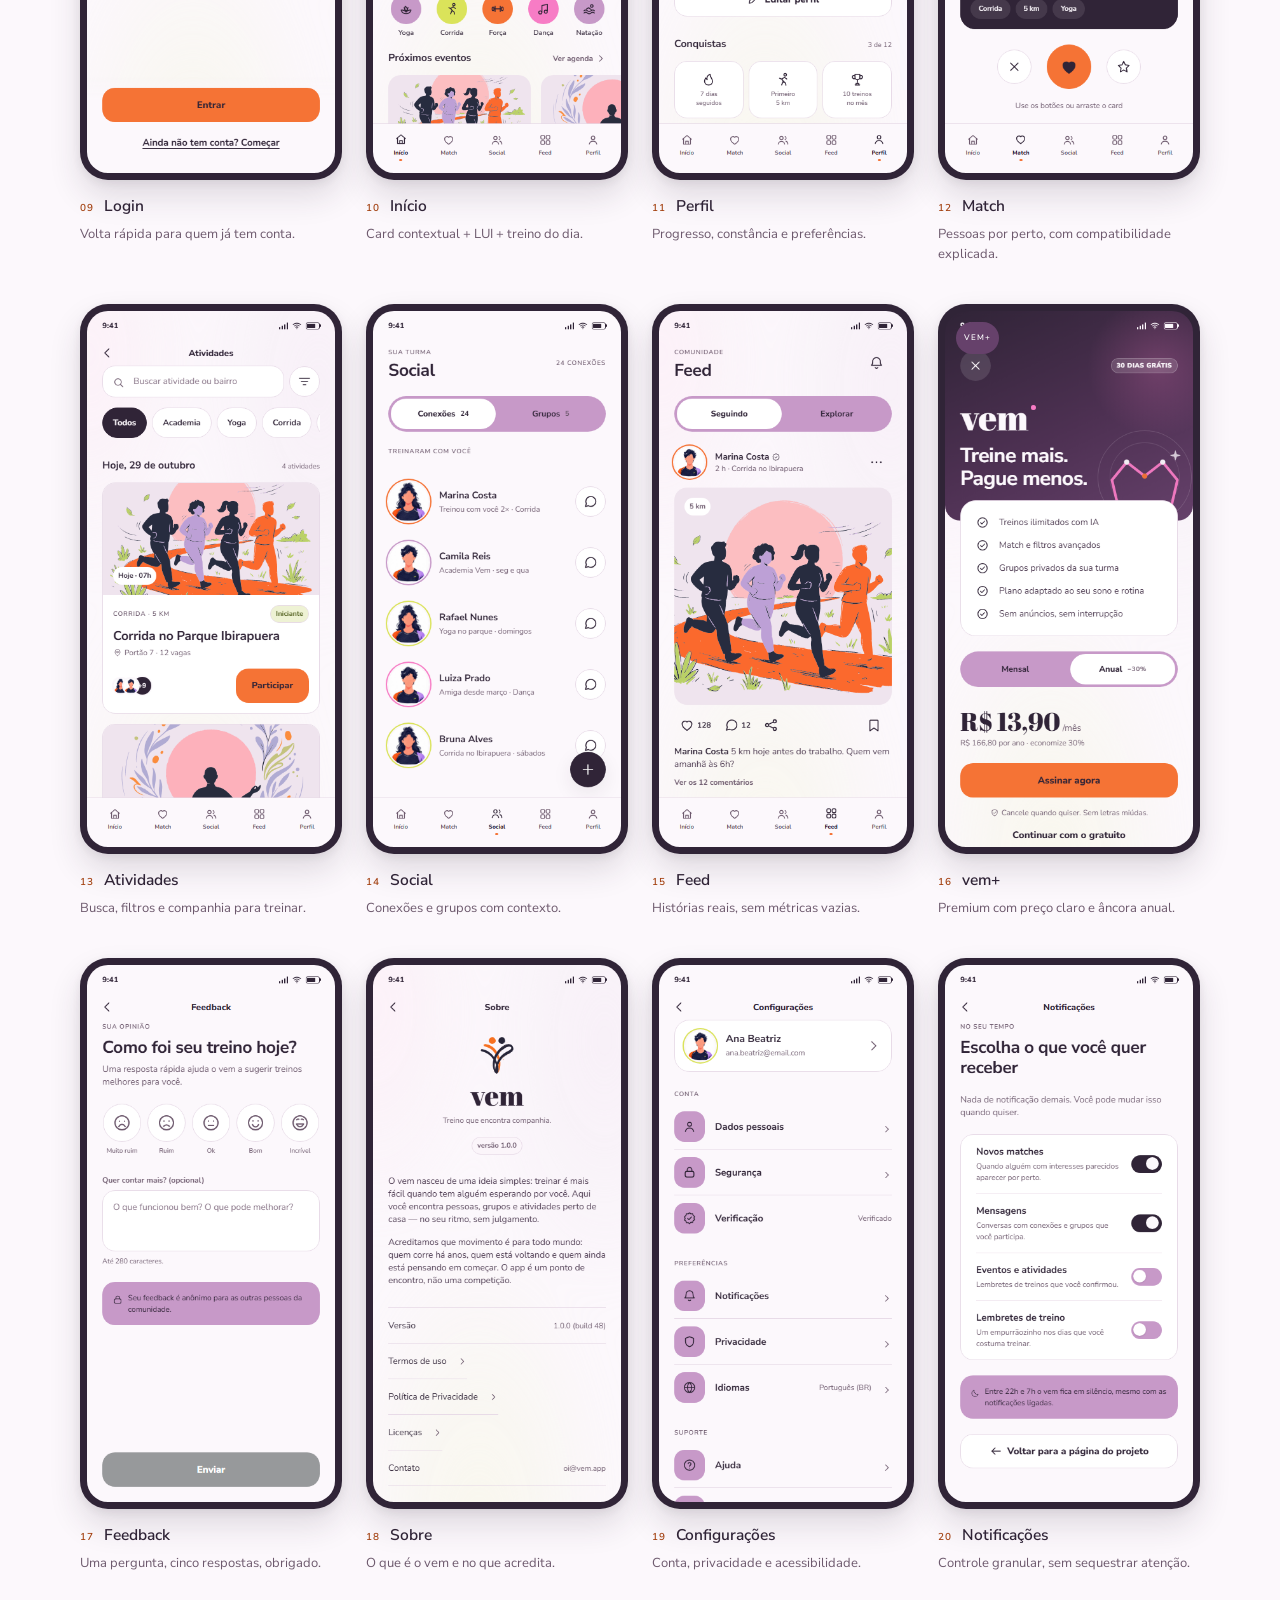
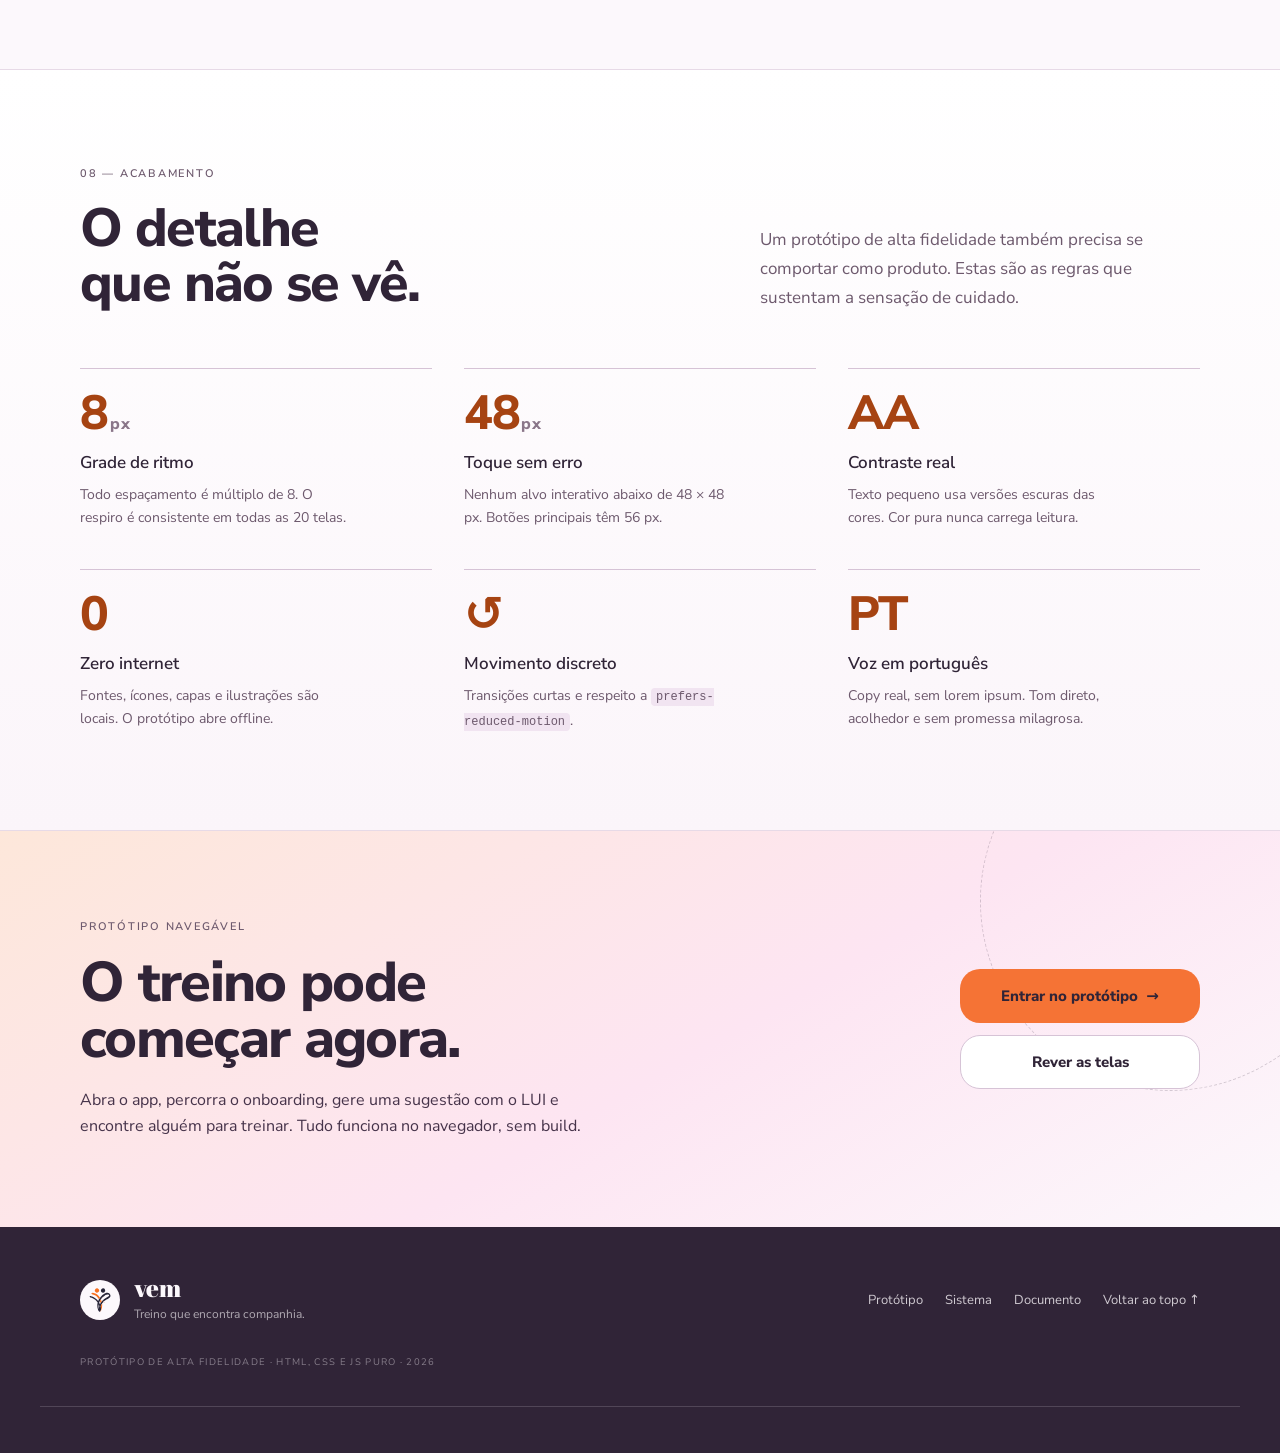
==== commit 2611d186: "Ajusta protótipo para tela cheia no mobile e adiciona retorno ao projeto" ====
--- a/index.html
+++ b/index.html
@@ -9,8 +9,8 @@
   <link rel="icon" href="assets/img/logo.svg">
   <link rel="stylesheet" href="assets/fonts/fonts.css?v=2">
   <link rel="stylesheet" href="assets/css/tokens.css?v=3">
-  <link rel="stylesheet" href="assets/css/base.css?v=3">
-  <link rel="stylesheet" href="assets/css/components.css?v=3">
+  <link rel="stylesheet" href="assets/css/base.css?v=4">
+  <link rel="stylesheet" href="assets/css/components.css?v=4">
   <link rel="stylesheet" href="assets/css/site.css?v=8">
   <link rel="stylesheet" href="assets/css/print.css?v=7" media="print">
 </head>
--- a/assets/css/base.css
+++ b/assets/css/base.css
@@ -738,30 +738,38 @@
 }
 
 @media (max-width: 1180px) {
+  .app-page {
+    height: 100vh;
+    height: 100dvh;
+    background: var(--paper);
+    overflow: hidden;
+  }
+
+  .app-page::after {
+    display: none;
+  }
+
   .stage {
-    grid-template-columns: minmax(0, auto);
-    gap: 0;
+    display: block;
+    height: 100vh;
+    height: 100dvh;
+    min-height: 0;
+    padding: 0;
   }
 
   .rail {
     display: none !important;
   }
-}
-
-@media (max-width: 560px) {
-  .stage {
-    padding: 0;
-    display: block;
-    min-height: 100dvh;
-  }
 
   .stage__device {
     width: 100vw;
+    height: 100vh;
     height: 100dvh;
   }
 
   .device {
     width: 100vw;
+    height: 100vh;
     height: 100dvh;
     border-radius: 0;
     transform: none;
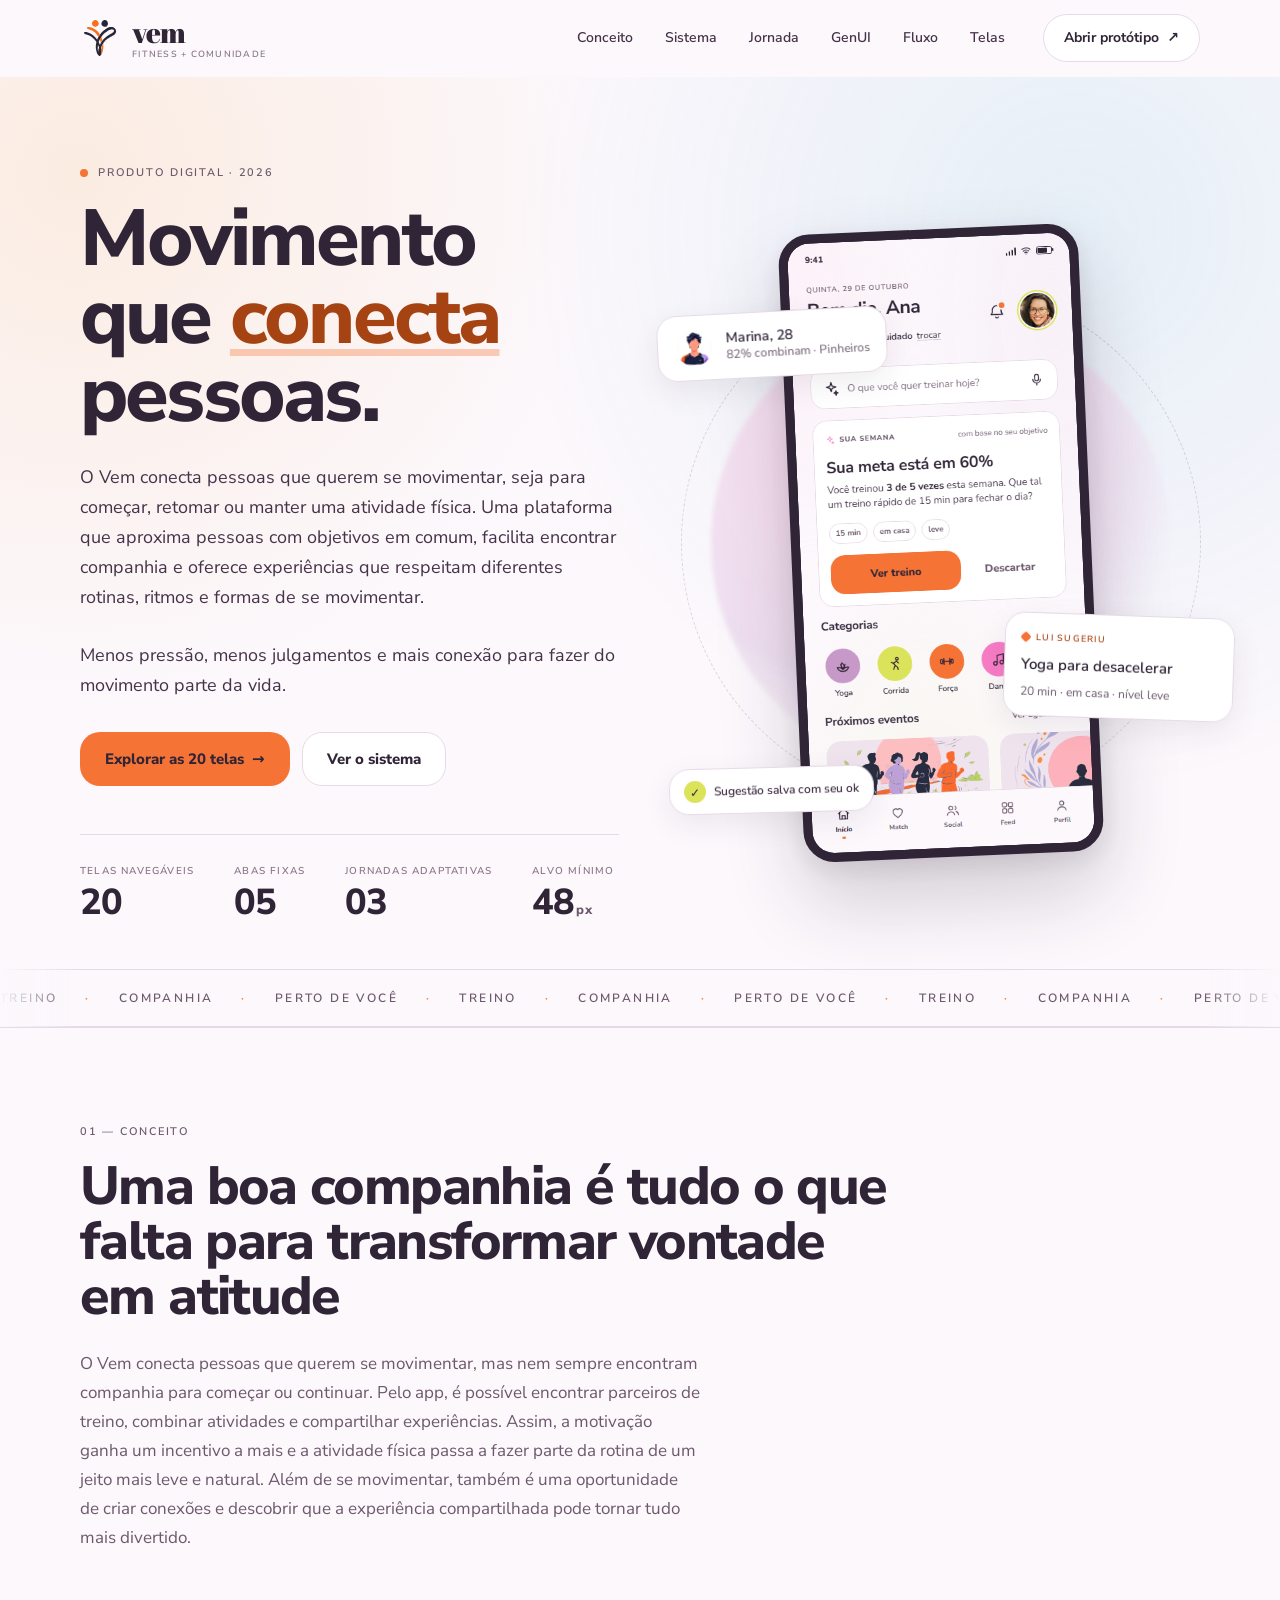
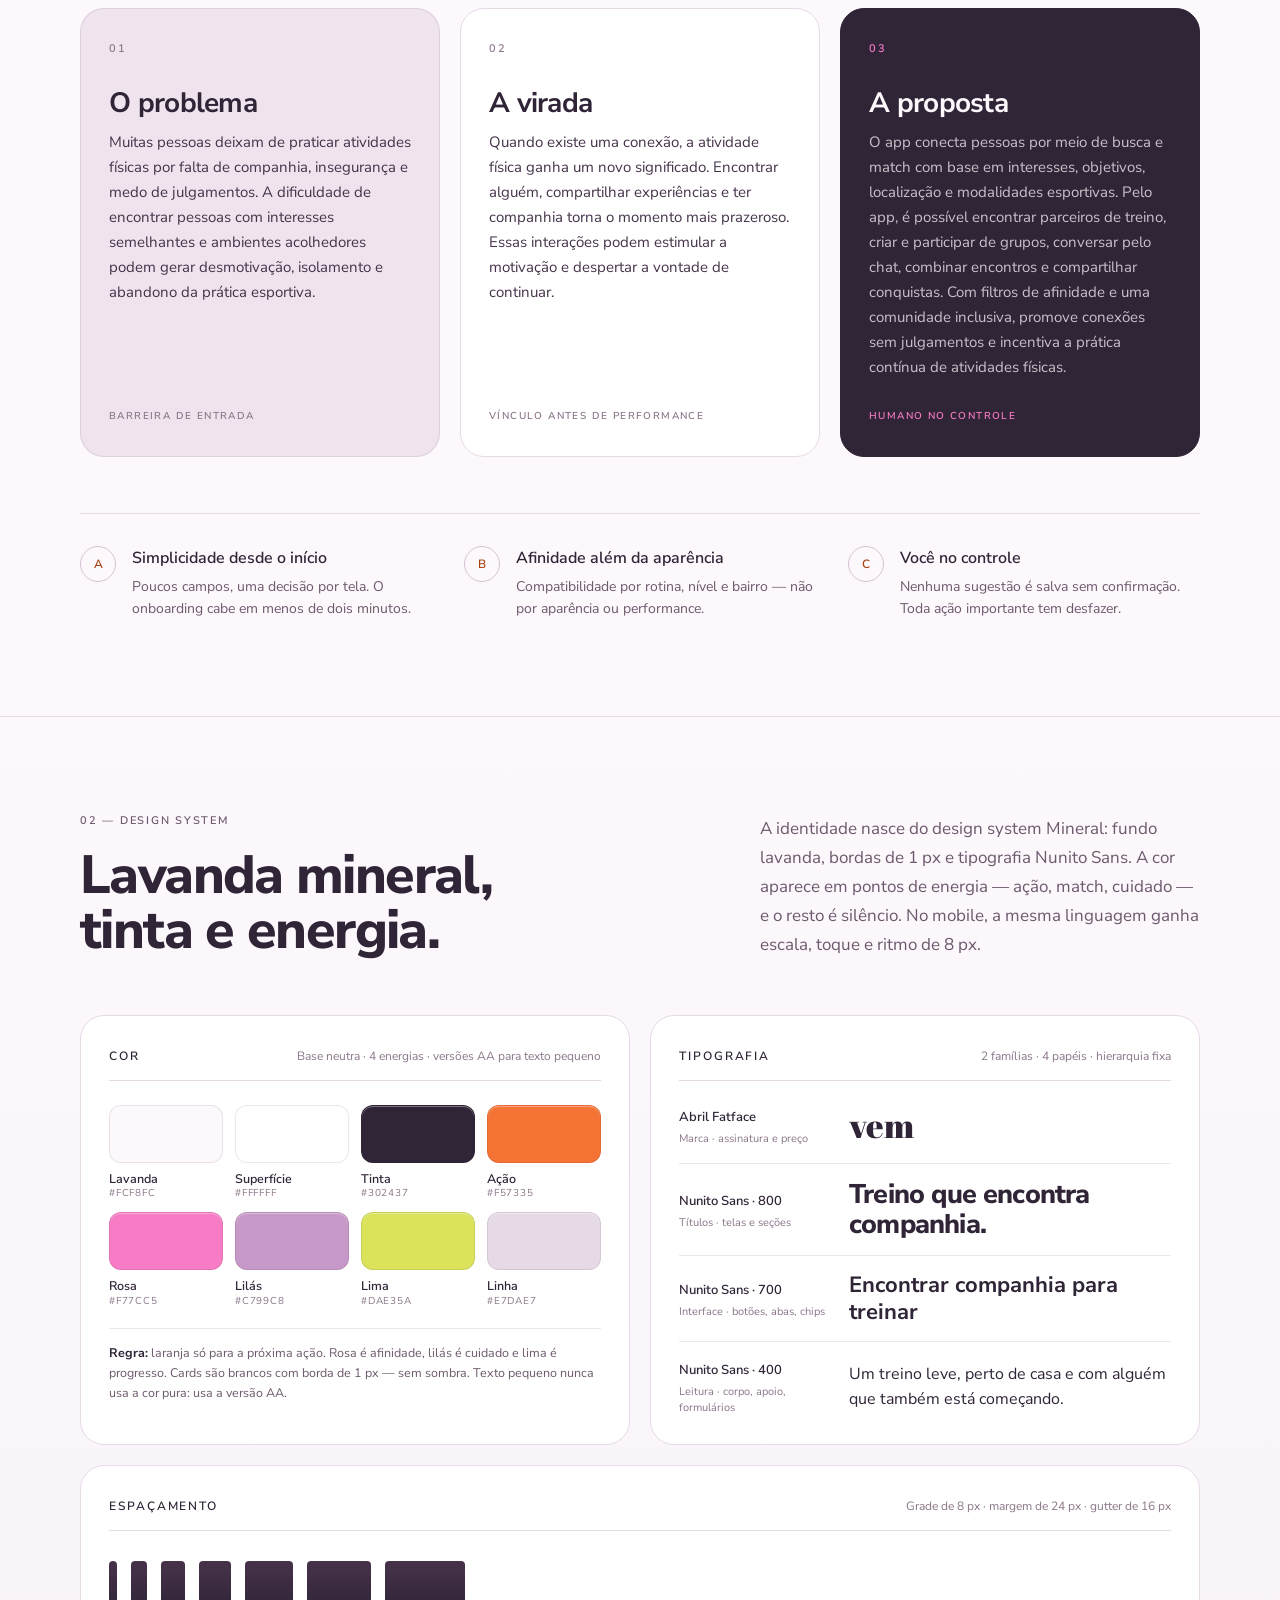
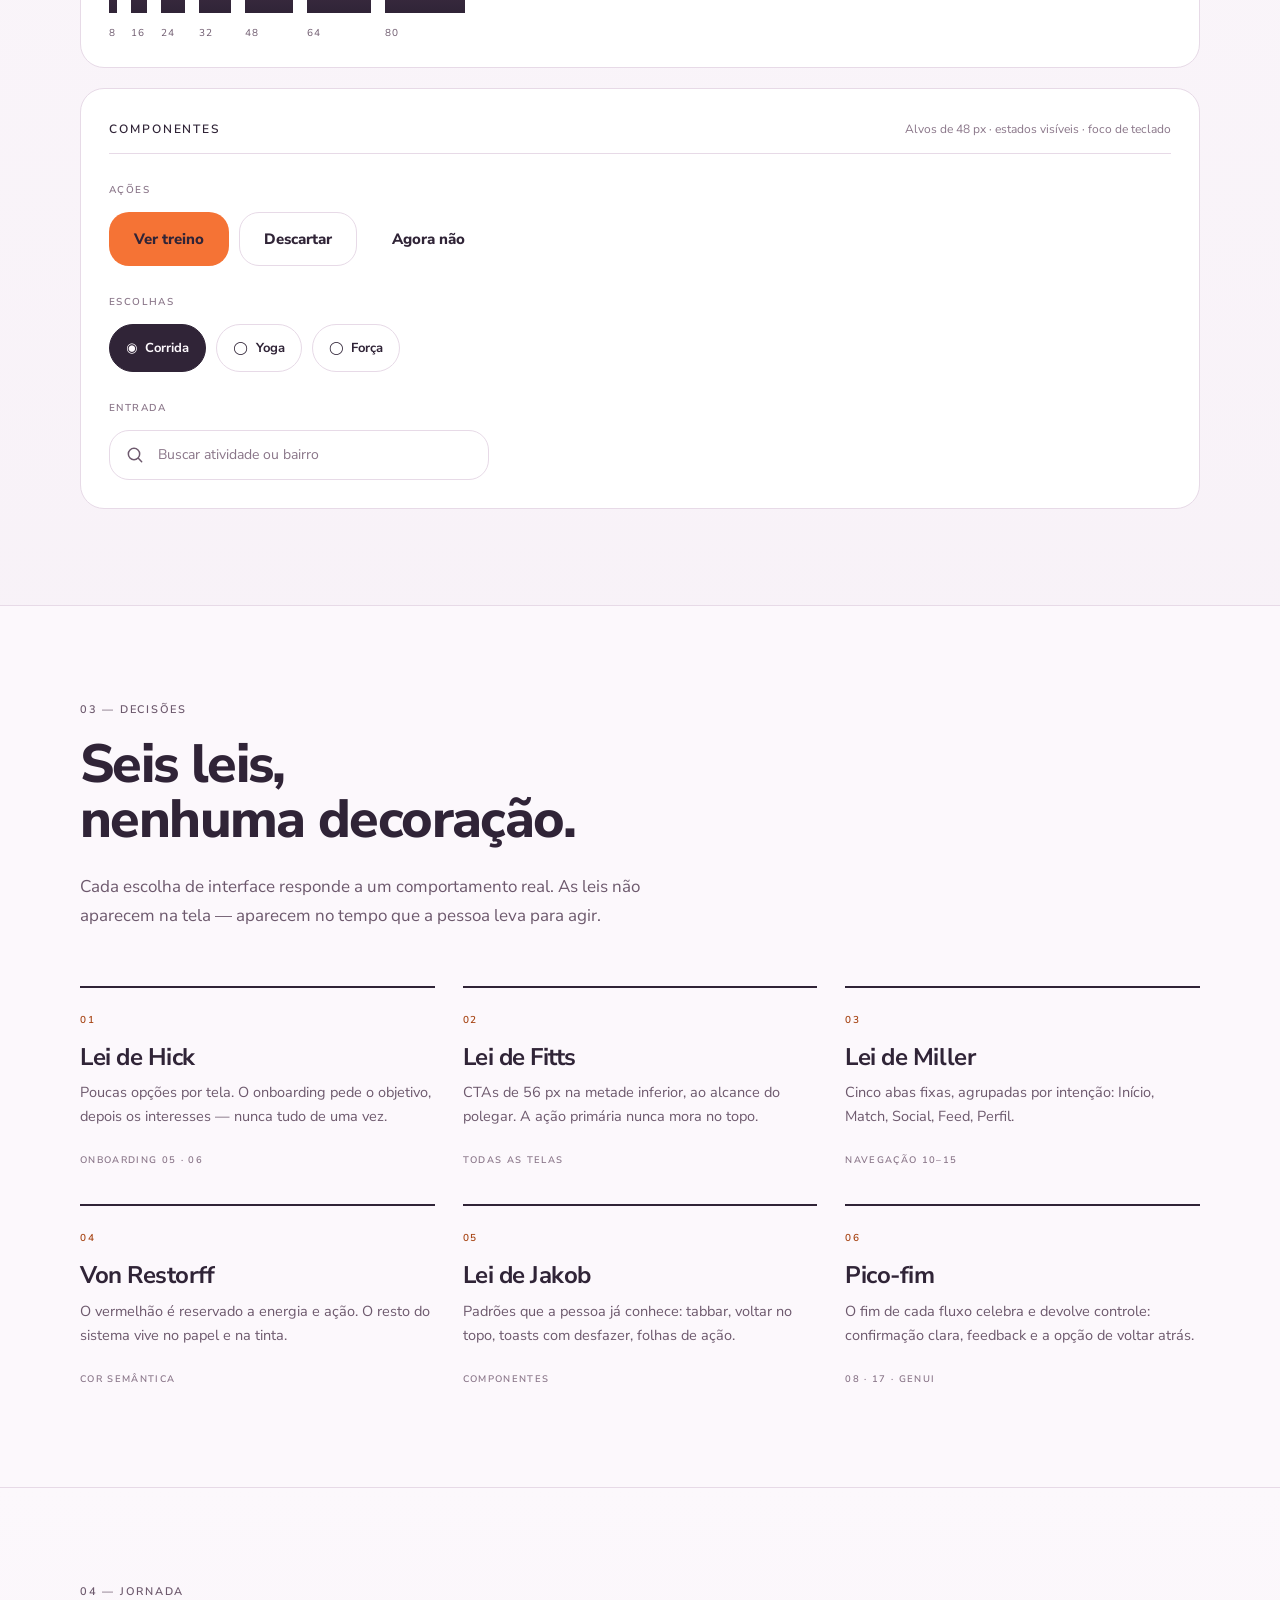
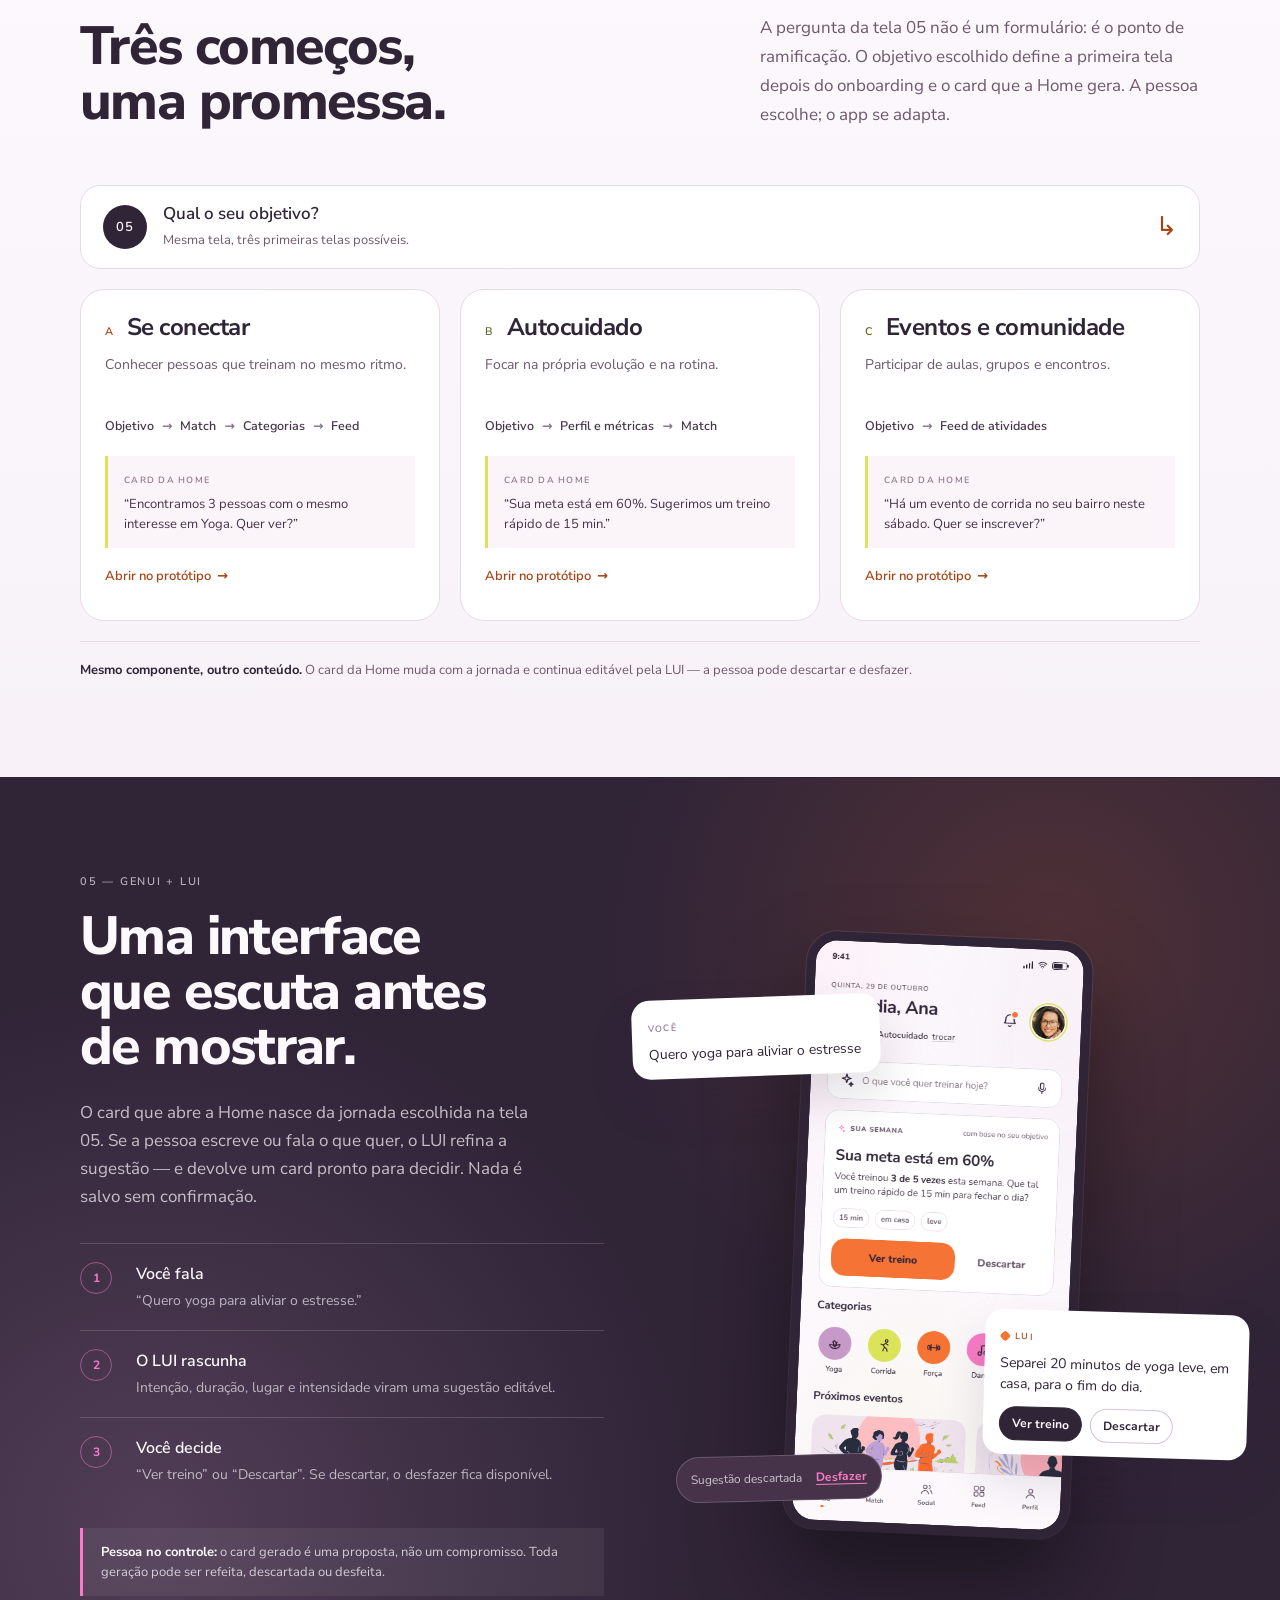
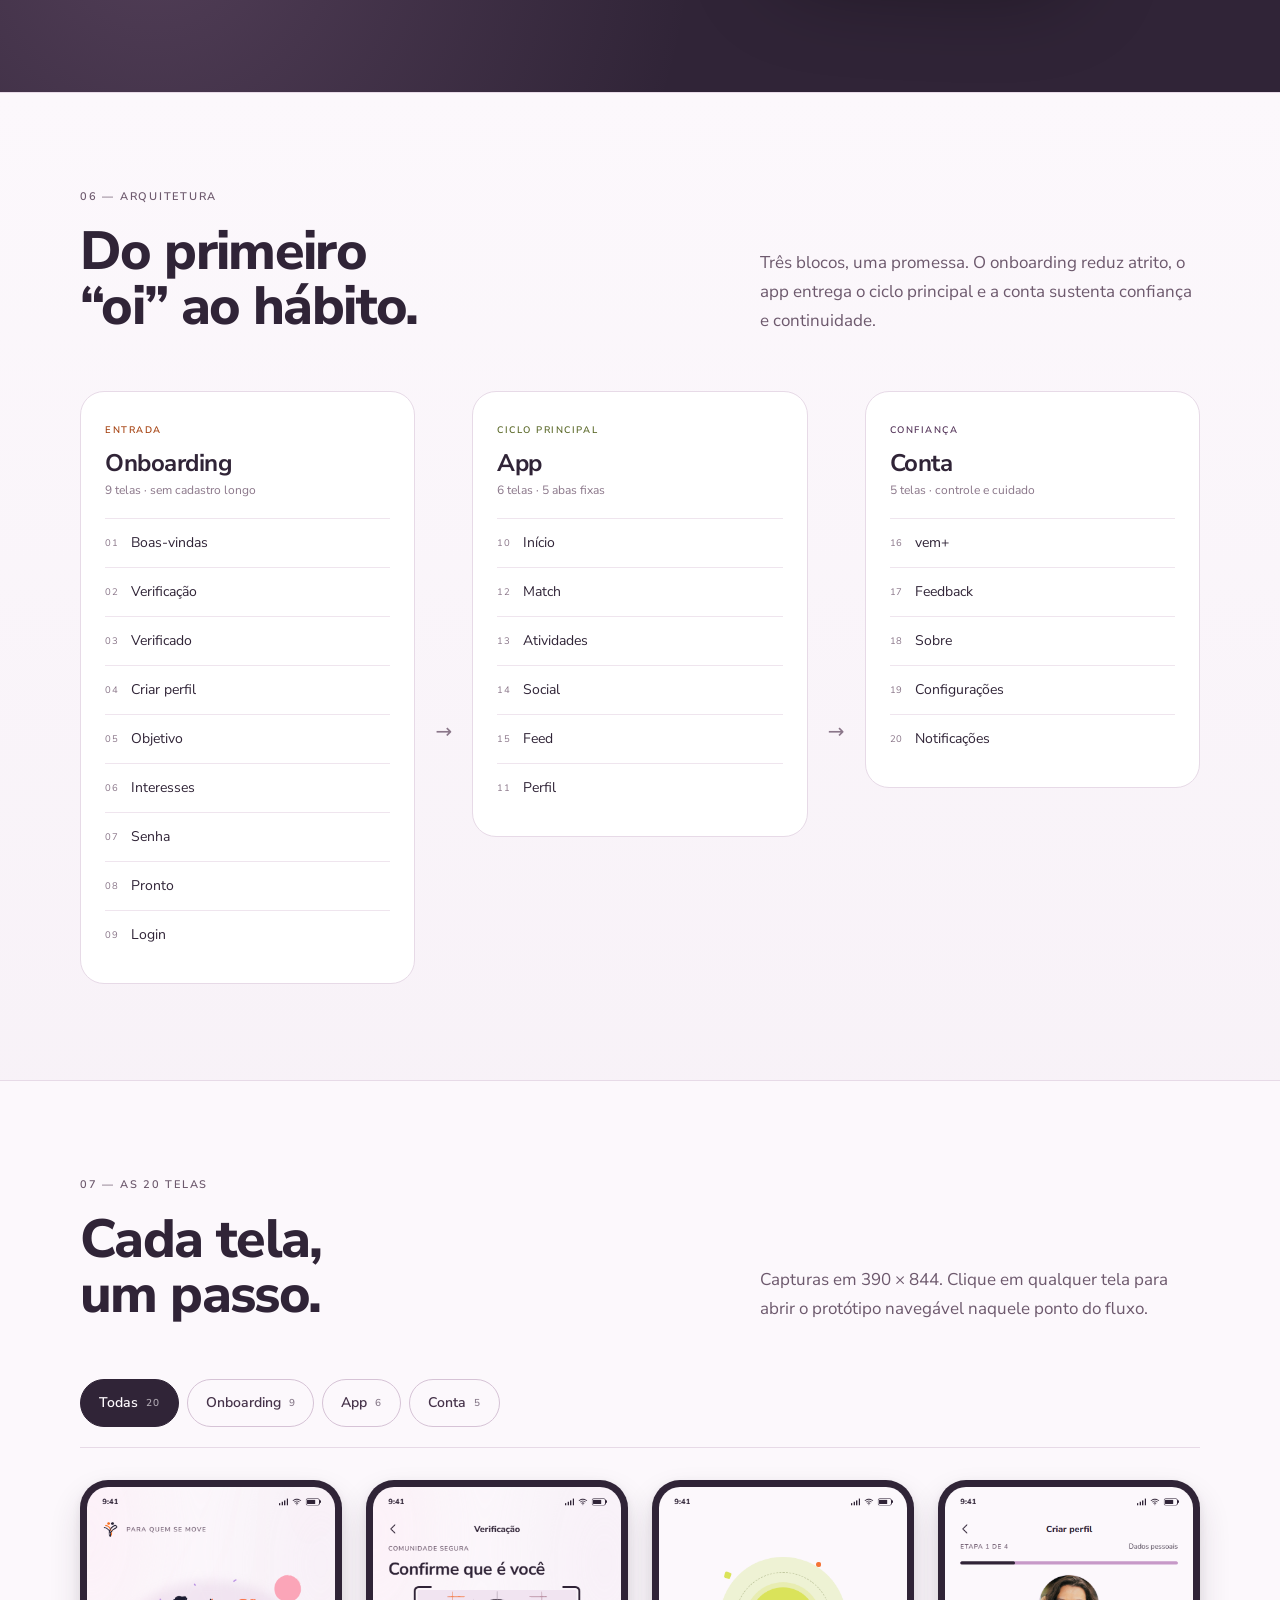
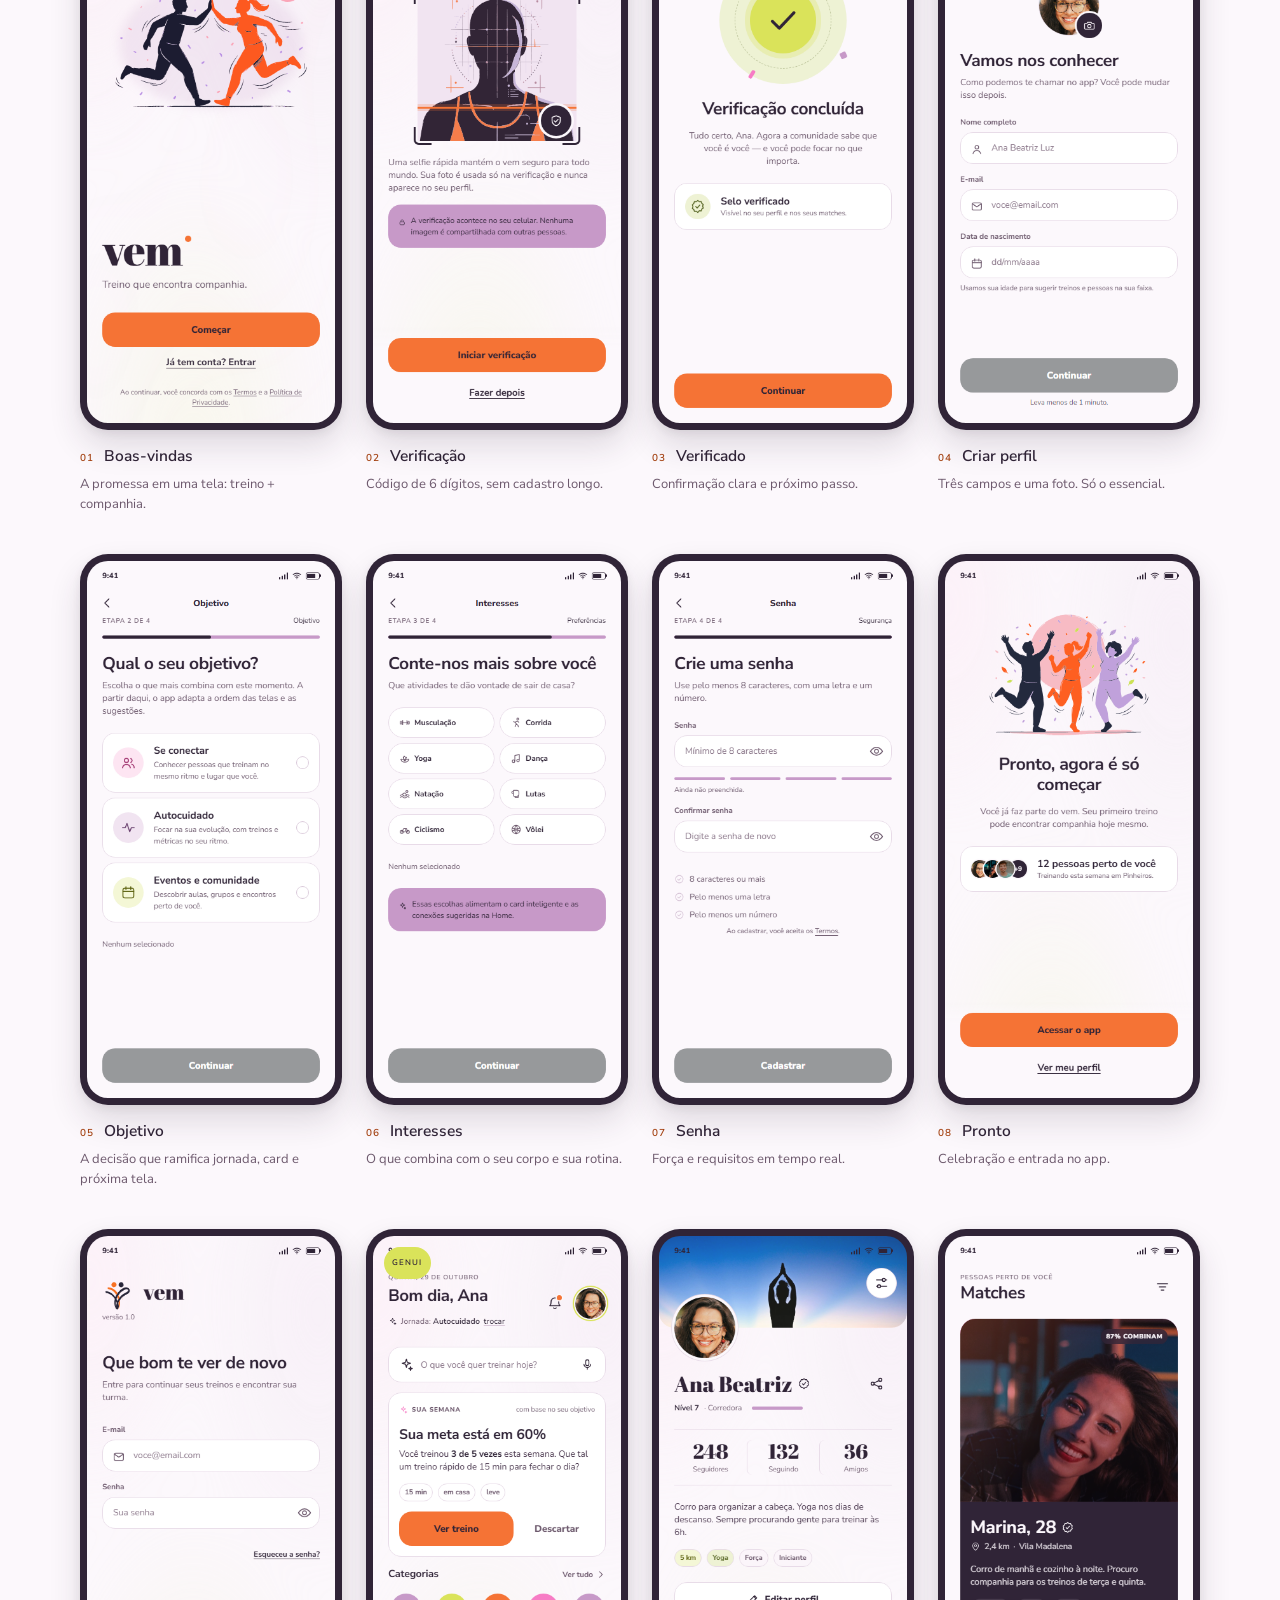
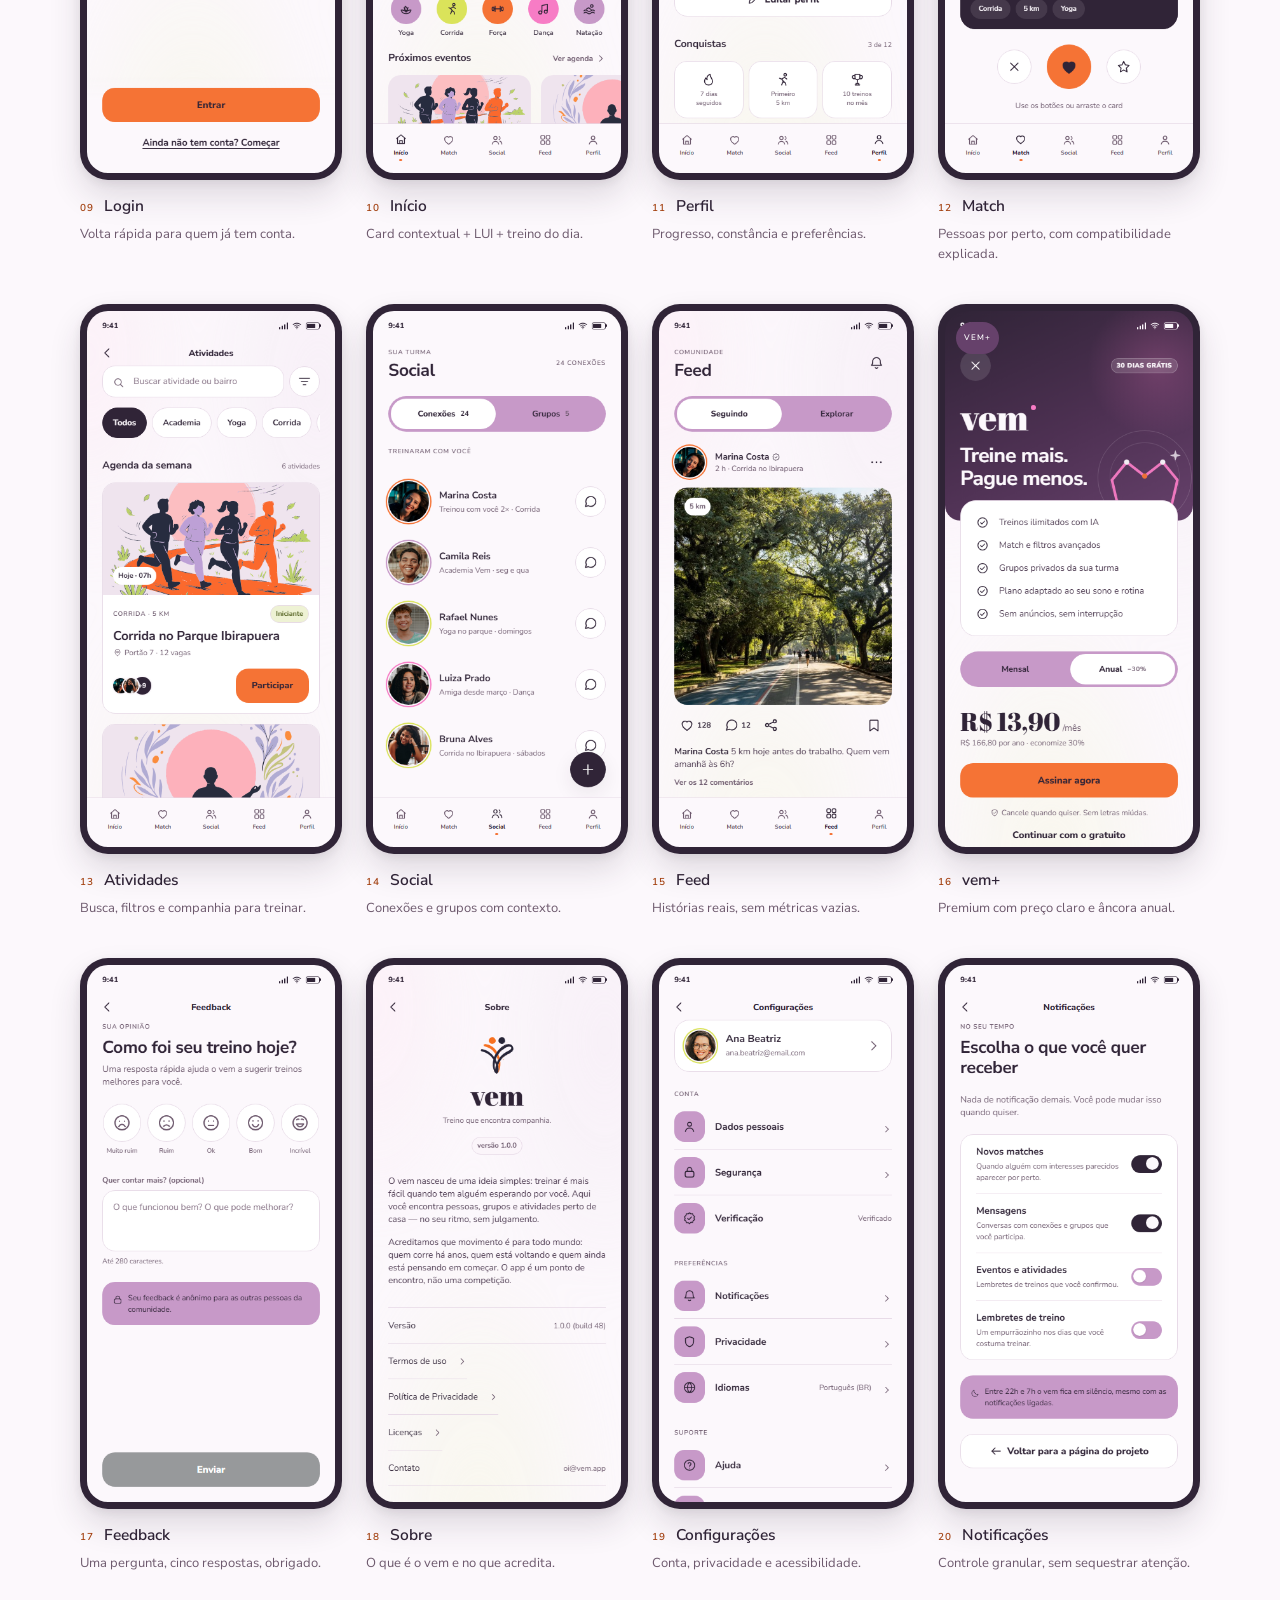
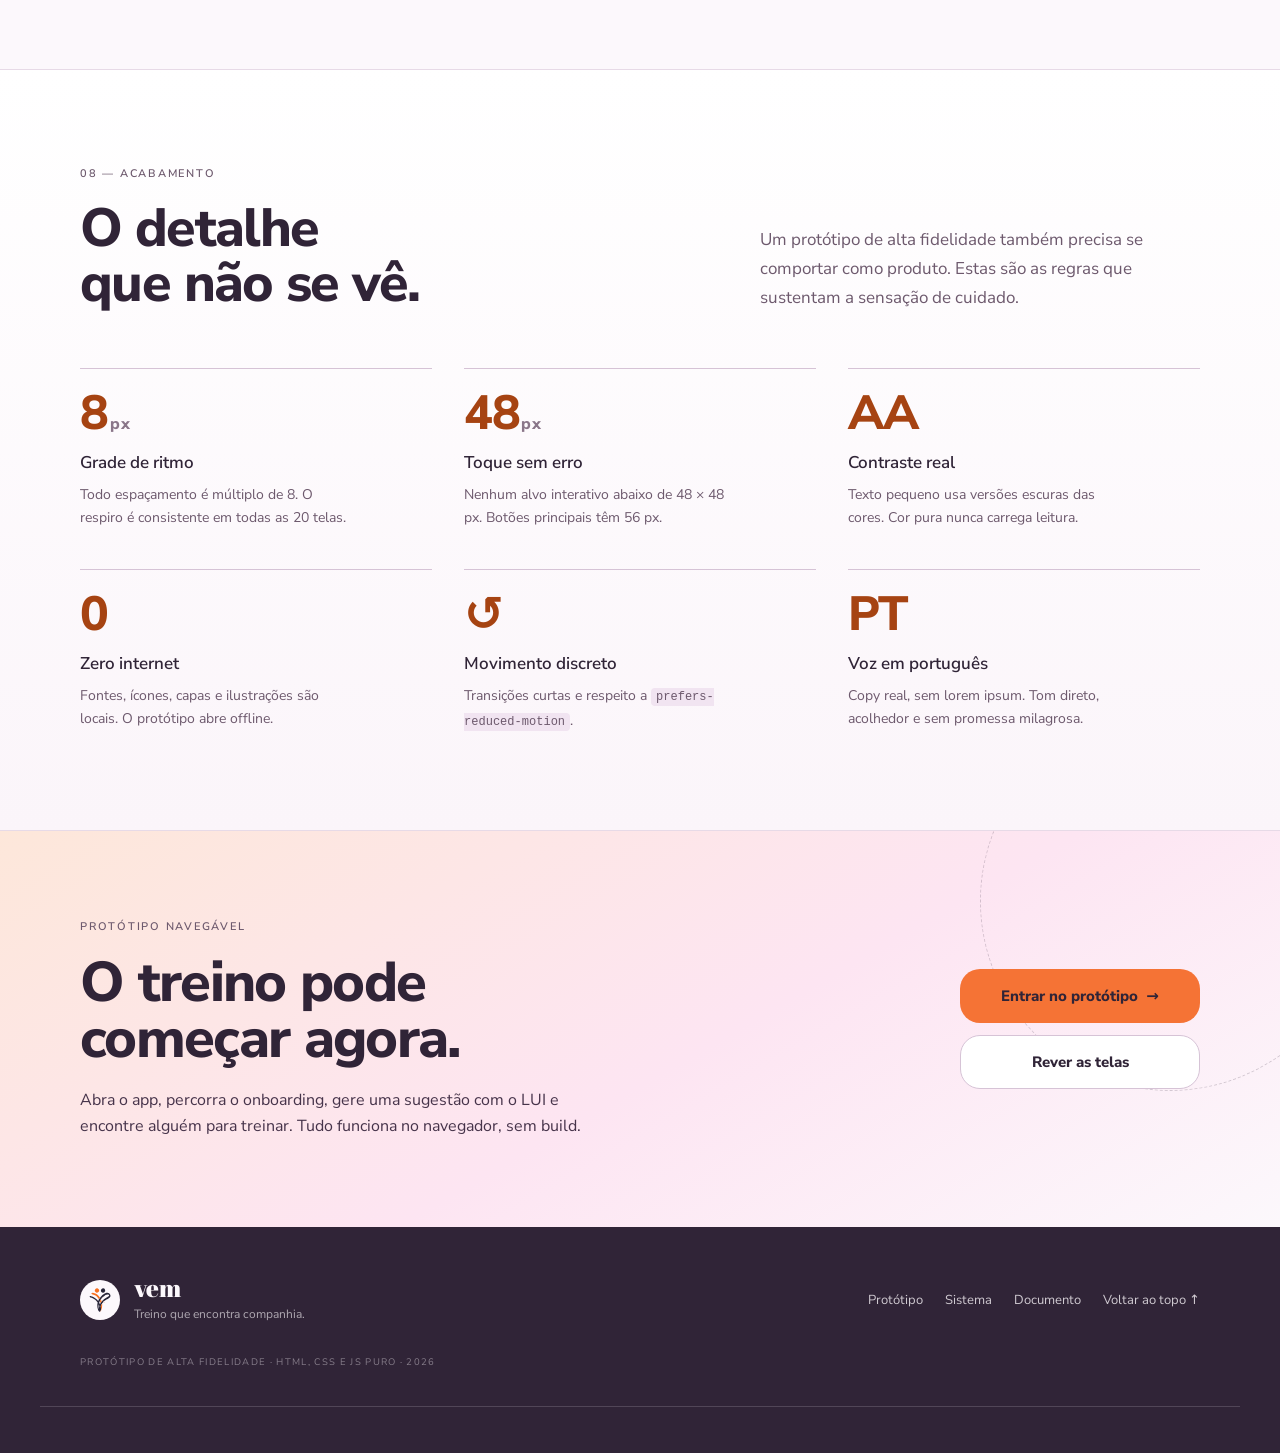
==== commit 932420d1: "Adiciona eventos e avatares reais ao protótipo" ====
--- a/index.html
+++ b/index.html
@@ -104,7 +104,7 @@
           <span class="hero__arc"></span>
 
           <div class="device device--hero">
-            <img src="assets/screens/s10.png?v=20261107" width="390" height="844" alt="">
+            <img src="assets/screens/s10.png?v=20261109" width="390" height="844" alt="">
           </div>
 
           <div class="float-card float-card--match">
@@ -571,7 +571,7 @@
 
         <div class="genui__visual" aria-hidden="true">
           <div class="device device--genui">
-            <img src="assets/screens/s10.png?v=20261107" width="390" height="844" alt="">
+            <img src="assets/screens/s10.png?v=20261109" width="390" height="844" alt="">
           </div>
 
           <div class="genui__bubble">
@@ -704,7 +704,7 @@
         <div class="gallery">
           <a class="shot" href="app.html?tela=01" data-group="onboarding">
             <span class="shot__frame">
-              <img src="assets/screens/s01.png?v=20261107" width="390" height="844" alt="Tela 01 — Boas-vindas">
+              <img src="assets/screens/s01.png?v=20261109" width="390" height="844" alt="Tela 01 — Boas-vindas">
               <span class="shot__open">Abrir tela ↗</span>
             </span>
             <span class="shot__meta"><span class="shot__num">01</span><span class="shot__title">Boas-vindas</span></span>
@@ -713,7 +713,7 @@
 
           <a class="shot" href="app.html?tela=02" data-group="onboarding">
             <span class="shot__frame">
-              <img src="assets/screens/s02.png?v=20261107" width="390" height="844" alt="Tela 02 — Verificação">
+              <img src="assets/screens/s02.png?v=20261109" width="390" height="844" alt="Tela 02 — Verificação">
               <span class="shot__open">Abrir tela ↗</span>
             </span>
             <span class="shot__meta"><span class="shot__num">02</span><span class="shot__title">Verificação</span></span>
@@ -722,7 +722,7 @@
 
           <a class="shot" href="app.html?tela=03" data-group="onboarding">
             <span class="shot__frame">
-              <img src="assets/screens/s03.png?v=20261107" width="390" height="844" alt="Tela 03 — Verificado">
+              <img src="assets/screens/s03.png?v=20261109" width="390" height="844" alt="Tela 03 — Verificado">
               <span class="shot__open">Abrir tela ↗</span>
             </span>
             <span class="shot__meta"><span class="shot__num">03</span><span class="shot__title">Verificado</span></span>
@@ -731,7 +731,7 @@
 
           <a class="shot" href="app.html?tela=04" data-group="onboarding">
             <span class="shot__frame">
-              <img src="assets/screens/s04.png?v=20261107" width="390" height="844" alt="Tela 04 — Criar perfil">
+              <img src="assets/screens/s04.png?v=20261109" width="390" height="844" alt="Tela 04 — Criar perfil">
               <span class="shot__open">Abrir tela ↗</span>
             </span>
             <span class="shot__meta"><span class="shot__num">04</span><span class="shot__title">Criar perfil</span></span>
@@ -740,7 +740,7 @@
 
           <a class="shot" href="app.html?tela=05" data-group="onboarding">
             <span class="shot__frame">
-              <img src="assets/screens/s05.png?v=20261107" width="390" height="844" alt="Tela 05 — Objetivo">
+              <img src="assets/screens/s05.png?v=20261109" width="390" height="844" alt="Tela 05 — Objetivo">
               <span class="shot__open">Abrir tela ↗</span>
             </span>
             <span class="shot__meta"><span class="shot__num">05</span><span class="shot__title">Objetivo</span></span>
@@ -749,7 +749,7 @@
 
           <a class="shot" href="app.html?tela=06" data-group="onboarding">
             <span class="shot__frame">
-              <img src="assets/screens/s06.png?v=20261107" width="390" height="844" alt="Tela 06 — Interesses">
+              <img src="assets/screens/s06.png?v=20261109" width="390" height="844" alt="Tela 06 — Interesses">
               <span class="shot__open">Abrir tela ↗</span>
             </span>
             <span class="shot__meta"><span class="shot__num">06</span><span class="shot__title">Interesses</span></span>
@@ -758,7 +758,7 @@
 
           <a class="shot" href="app.html?tela=07" data-group="onboarding">
             <span class="shot__frame">
-              <img src="assets/screens/s07.png?v=20261107" width="390" height="844" alt="Tela 07 — Senha">
+              <img src="assets/screens/s07.png?v=20261109" width="390" height="844" alt="Tela 07 — Senha">
               <span class="shot__open">Abrir tela ↗</span>
             </span>
             <span class="shot__meta"><span class="shot__num">07</span><span class="shot__title">Senha</span></span>
@@ -767,7 +767,7 @@
 
           <a class="shot" href="app.html?tela=08" data-group="onboarding">
             <span class="shot__frame">
-              <img src="assets/screens/s08.png?v=20261107" width="390" height="844" alt="Tela 08 — Pronto">
+              <img src="assets/screens/s08.png?v=20261109" width="390" height="844" alt="Tela 08 — Pronto">
               <span class="shot__open">Abrir tela ↗</span>
             </span>
             <span class="shot__meta"><span class="shot__num">08</span><span class="shot__title">Pronto</span></span>
@@ -776,7 +776,7 @@
 
           <a class="shot" href="app.html?tela=09" data-group="onboarding">
             <span class="shot__frame">
-              <img src="assets/screens/s09.png?v=20261107" width="390" height="844" alt="Tela 09 — Login">
+              <img src="assets/screens/s09.png?v=20261109" width="390" height="844" alt="Tela 09 — Login">
               <span class="shot__open">Abrir tela ↗</span>
             </span>
             <span class="shot__meta"><span class="shot__num">09</span><span class="shot__title">Login</span></span>
@@ -785,7 +785,7 @@
 
           <a class="shot shot--feature" href="app.html?tela=10" data-group="app">
             <span class="shot__frame">
-              <img src="assets/screens/s10.png?v=20261107" width="390" height="844" alt="Tela 10 — Início com card gerado pelo LUI">
+              <img src="assets/screens/s10.png?v=20261109" width="390" height="844" alt="Tela 10 — Início com card gerado pelo LUI">
               <span class="shot__open">Abrir tela ↗</span>
             </span>
             <span class="shot__meta"><span class="shot__num">10</span><span class="shot__title">Início</span></span>
@@ -794,7 +794,7 @@
 
           <a class="shot" href="app.html?tela=11" data-group="app">
             <span class="shot__frame">
-              <img src="assets/screens/s11.png?v=20261107" width="390" height="844" alt="Tela 11 — Perfil">
+              <img src="assets/screens/s11.png?v=20261109" width="390" height="844" alt="Tela 11 — Perfil">
               <span class="shot__open">Abrir tela ↗</span>
             </span>
             <span class="shot__meta"><span class="shot__num">11</span><span class="shot__title">Perfil</span></span>
@@ -803,7 +803,7 @@
 
           <a class="shot" href="app.html?tela=12" data-group="app">
             <span class="shot__frame">
-              <img src="assets/screens/s12.png?v=20261107" width="390" height="844" alt="Tela 12 — Match">
+              <img src="assets/screens/s12.png?v=20261109" width="390" height="844" alt="Tela 12 — Match">
               <span class="shot__open">Abrir tela ↗</span>
             </span>
             <span class="shot__meta"><span class="shot__num">12</span><span class="shot__title">Match</span></span>
@@ -812,7 +812,7 @@
 
           <a class="shot" href="app.html?tela=13" data-group="app">
             <span class="shot__frame">
-              <img src="assets/screens/s13.png?v=20261107" width="390" height="844" alt="Tela 13 — Atividades">
+              <img src="assets/screens/s13.png?v=20261109" width="390" height="844" alt="Tela 13 — Atividades">
               <span class="shot__open">Abrir tela ↗</span>
             </span>
             <span class="shot__meta"><span class="shot__num">13</span><span class="shot__title">Atividades</span></span>
@@ -821,7 +821,7 @@
 
           <a class="shot" href="app.html?tela=14" data-group="app">
             <span class="shot__frame">
-              <img src="assets/screens/s14.png?v=20261107" width="390" height="844" alt="Tela 14 — Social">
+              <img src="assets/screens/s14.png?v=20261109" width="390" height="844" alt="Tela 14 — Social">
               <span class="shot__open">Abrir tela ↗</span>
             </span>
             <span class="shot__meta"><span class="shot__num">14</span><span class="shot__title">Social</span></span>
@@ -830,7 +830,7 @@
 
           <a class="shot" href="app.html?tela=15" data-group="app">
             <span class="shot__frame">
-              <img src="assets/screens/s15.png?v=20261107" width="390" height="844" alt="Tela 15 — Feed">
+              <img src="assets/screens/s15.png?v=20261109" width="390" height="844" alt="Tela 15 — Feed">
               <span class="shot__open">Abrir tela ↗</span>
             </span>
             <span class="shot__meta"><span class="shot__num">15</span><span class="shot__title">Feed</span></span>
@@ -839,7 +839,7 @@
 
           <a class="shot shot--premium" href="app.html?tela=16" data-group="conta">
             <span class="shot__frame">
-              <img src="assets/screens/s16.png?v=20261107" width="390" height="844" alt="Tela 16 — vem+">
+              <img src="assets/screens/s16.png?v=20261109" width="390" height="844" alt="Tela 16 — vem+">
               <span class="shot__open">Abrir tela ↗</span>
             </span>
             <span class="shot__meta"><span class="shot__num">16</span><span class="shot__title">vem+</span></span>
@@ -848,7 +848,7 @@
 
           <a class="shot" href="app.html?tela=17" data-group="conta">
             <span class="shot__frame">
-              <img src="assets/screens/s17.png?v=20261107" width="390" height="844" alt="Tela 17 — Feedback">
+              <img src="assets/screens/s17.png?v=20261109" width="390" height="844" alt="Tela 17 — Feedback">
               <span class="shot__open">Abrir tela ↗</span>
             </span>
             <span class="shot__meta"><span class="shot__num">17</span><span class="shot__title">Feedback</span></span>
@@ -857,7 +857,7 @@
 
           <a class="shot" href="app.html?tela=18" data-group="conta">
             <span class="shot__frame">
-              <img src="assets/screens/s18.png?v=20261107" width="390" height="844" alt="Tela 18 — Sobre">
+              <img src="assets/screens/s18.png?v=20261109" width="390" height="844" alt="Tela 18 — Sobre">
               <span class="shot__open">Abrir tela ↗</span>
             </span>
             <span class="shot__meta"><span class="shot__num">18</span><span class="shot__title">Sobre</span></span>
@@ -866,7 +866,7 @@
 
           <a class="shot" href="app.html?tela=19" data-group="conta">
             <span class="shot__frame">
-              <img src="assets/screens/s19.png?v=20261107" width="390" height="844" alt="Tela 19 — Configurações">
+              <img src="assets/screens/s19.png?v=20261109" width="390" height="844" alt="Tela 19 — Configurações">
               <span class="shot__open">Abrir tela ↗</span>
             </span>
             <span class="shot__meta"><span class="shot__num">19</span><span class="shot__title">Configurações</span></span>
@@ -875,7 +875,7 @@
 
           <a class="shot" href="app.html?tela=20" data-group="conta">
             <span class="shot__frame">
-              <img src="assets/screens/s20.png?v=20261107" width="390" height="844" alt="Tela 20 — Notificações">
+              <img src="assets/screens/s20.png?v=20261109" width="390" height="844" alt="Tela 20 — Notificações">
               <span class="shot__open">Abrir tela ↗</span>
             </span>
             <span class="shot__meta"><span class="shot__num">20</span><span class="shot__title">Notificações</span></span>
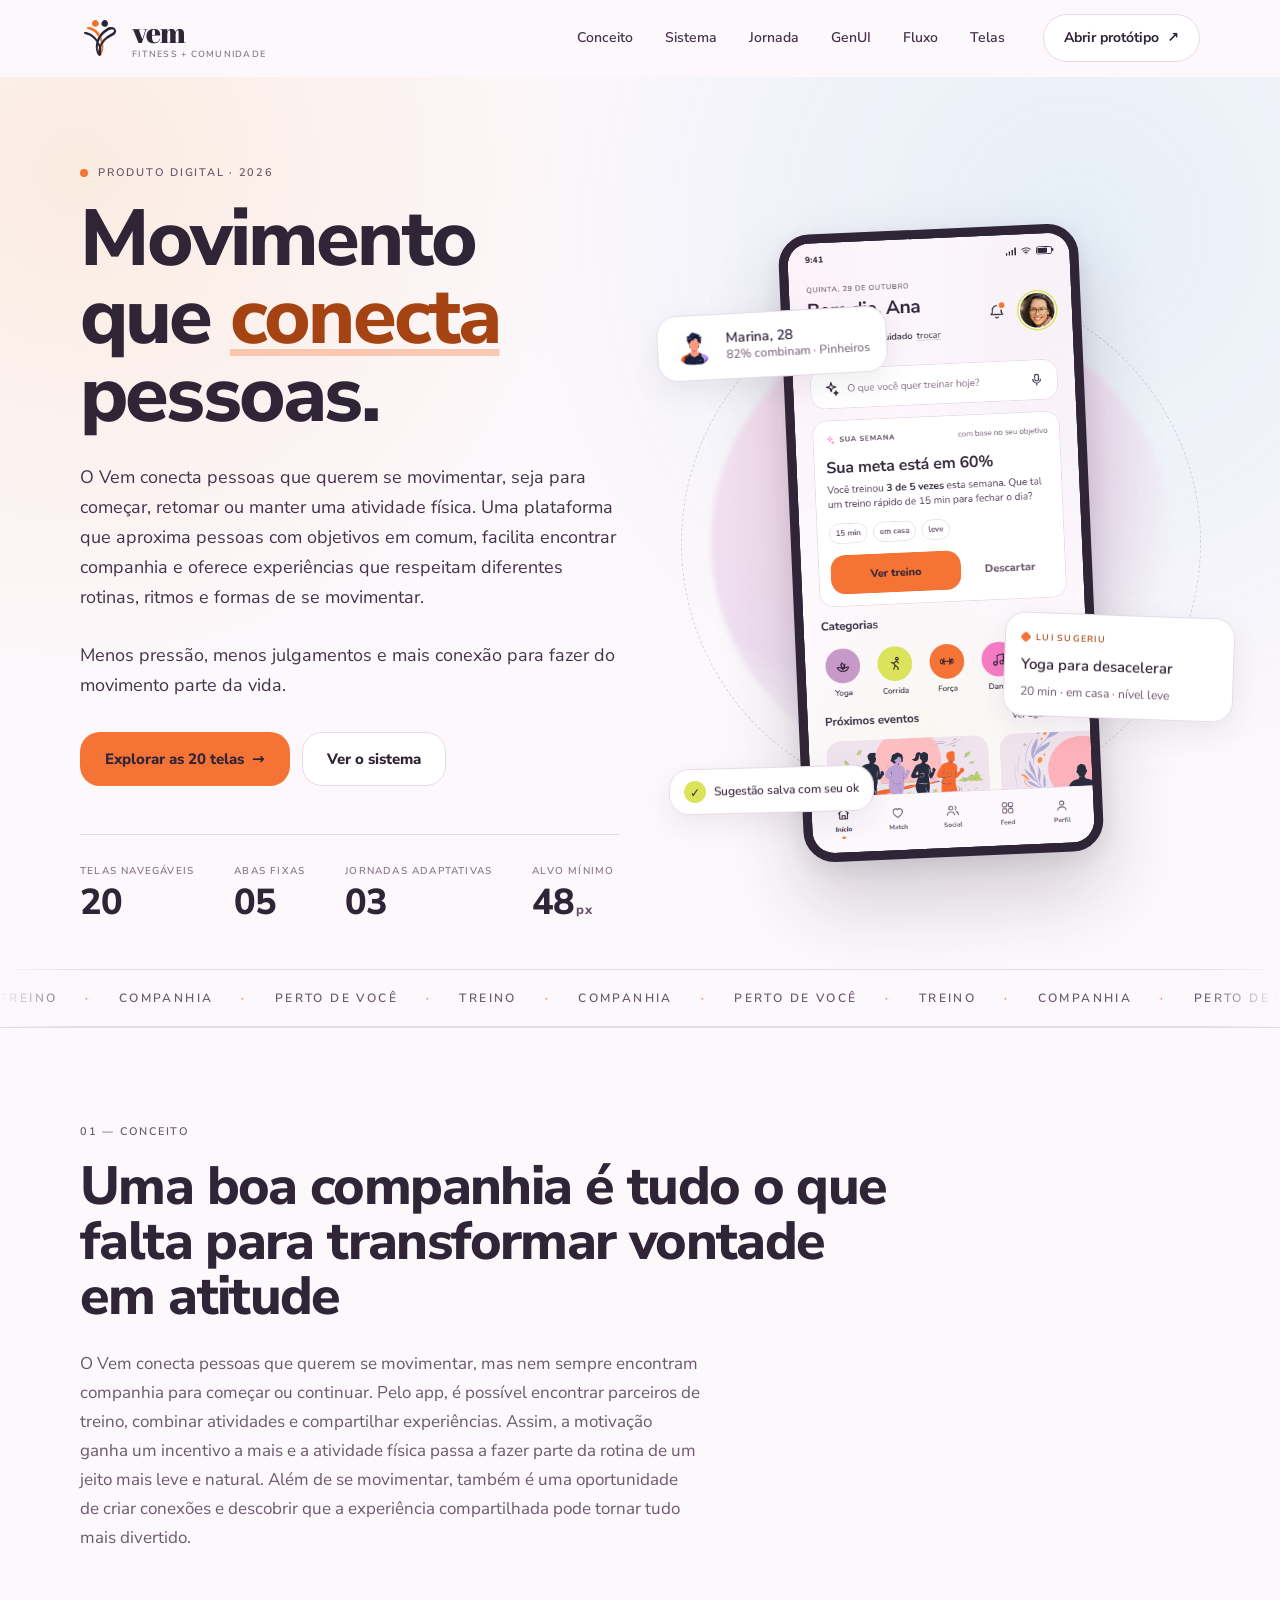
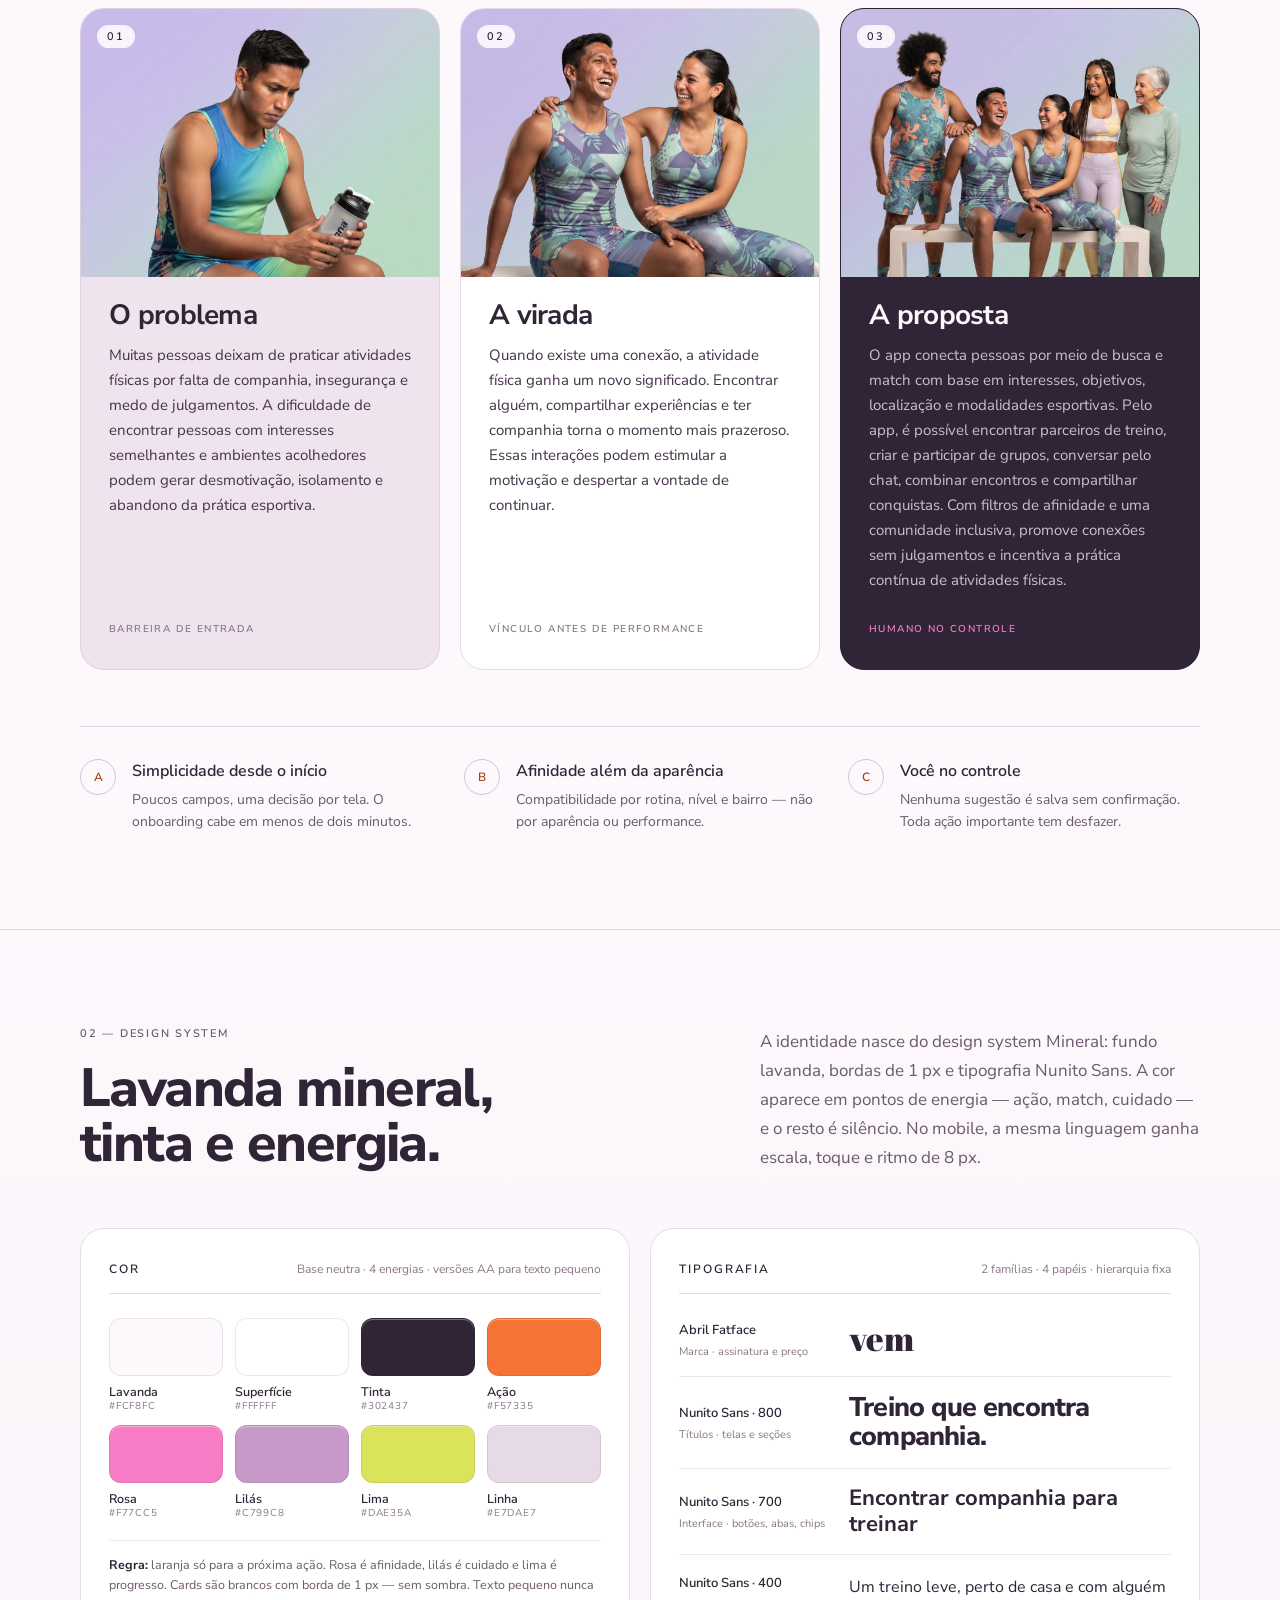
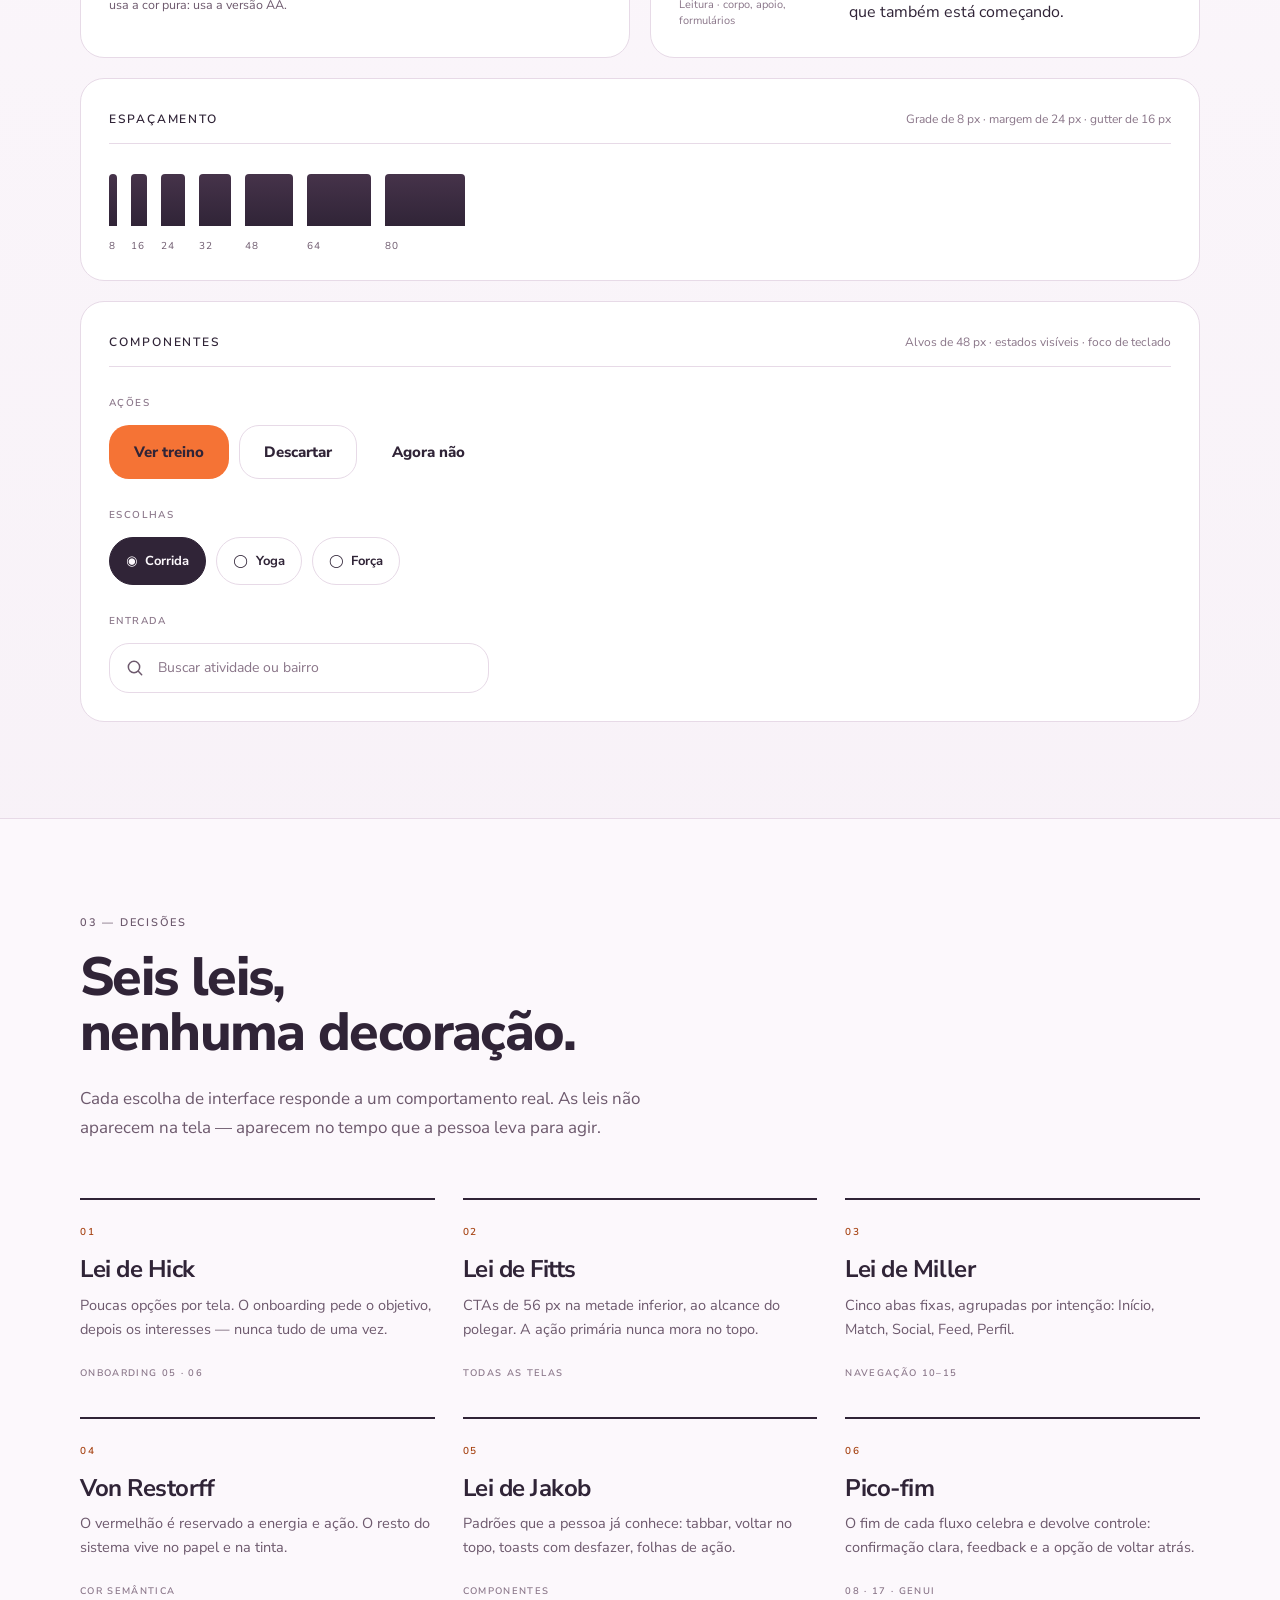
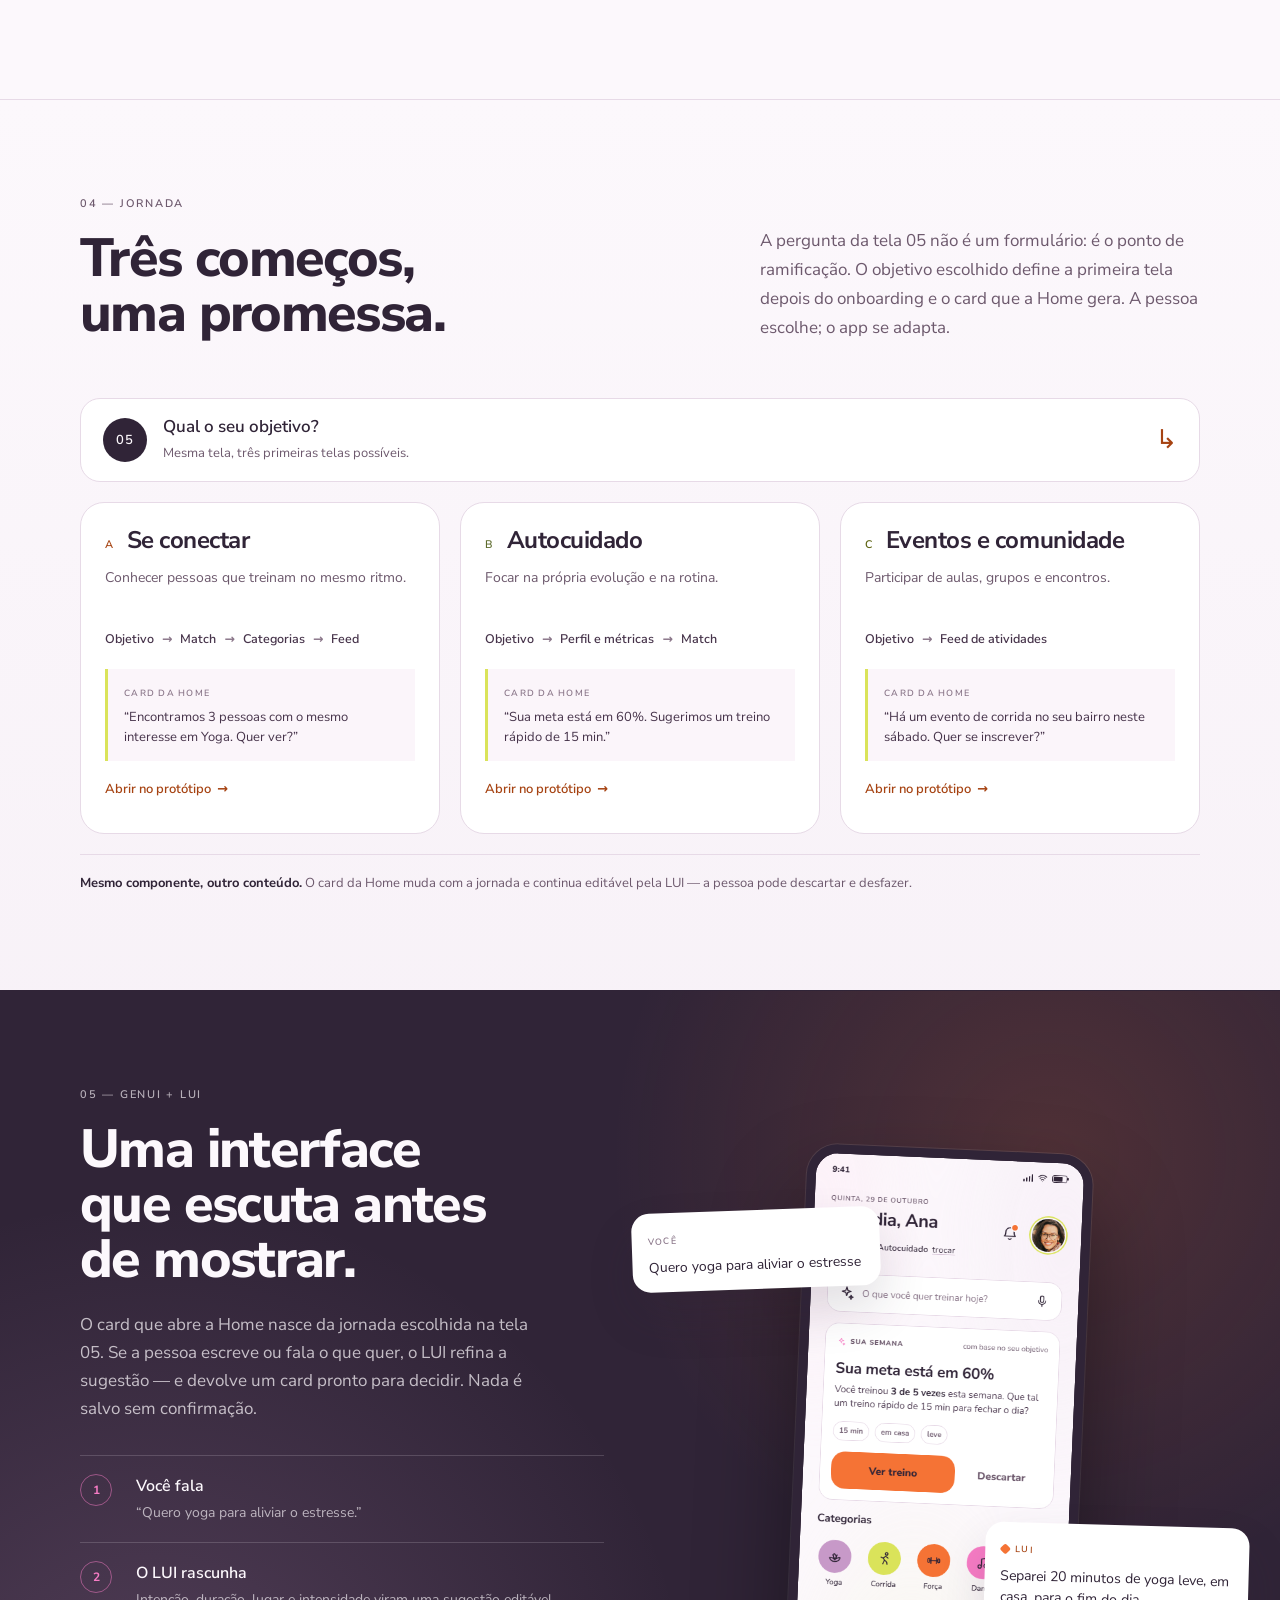
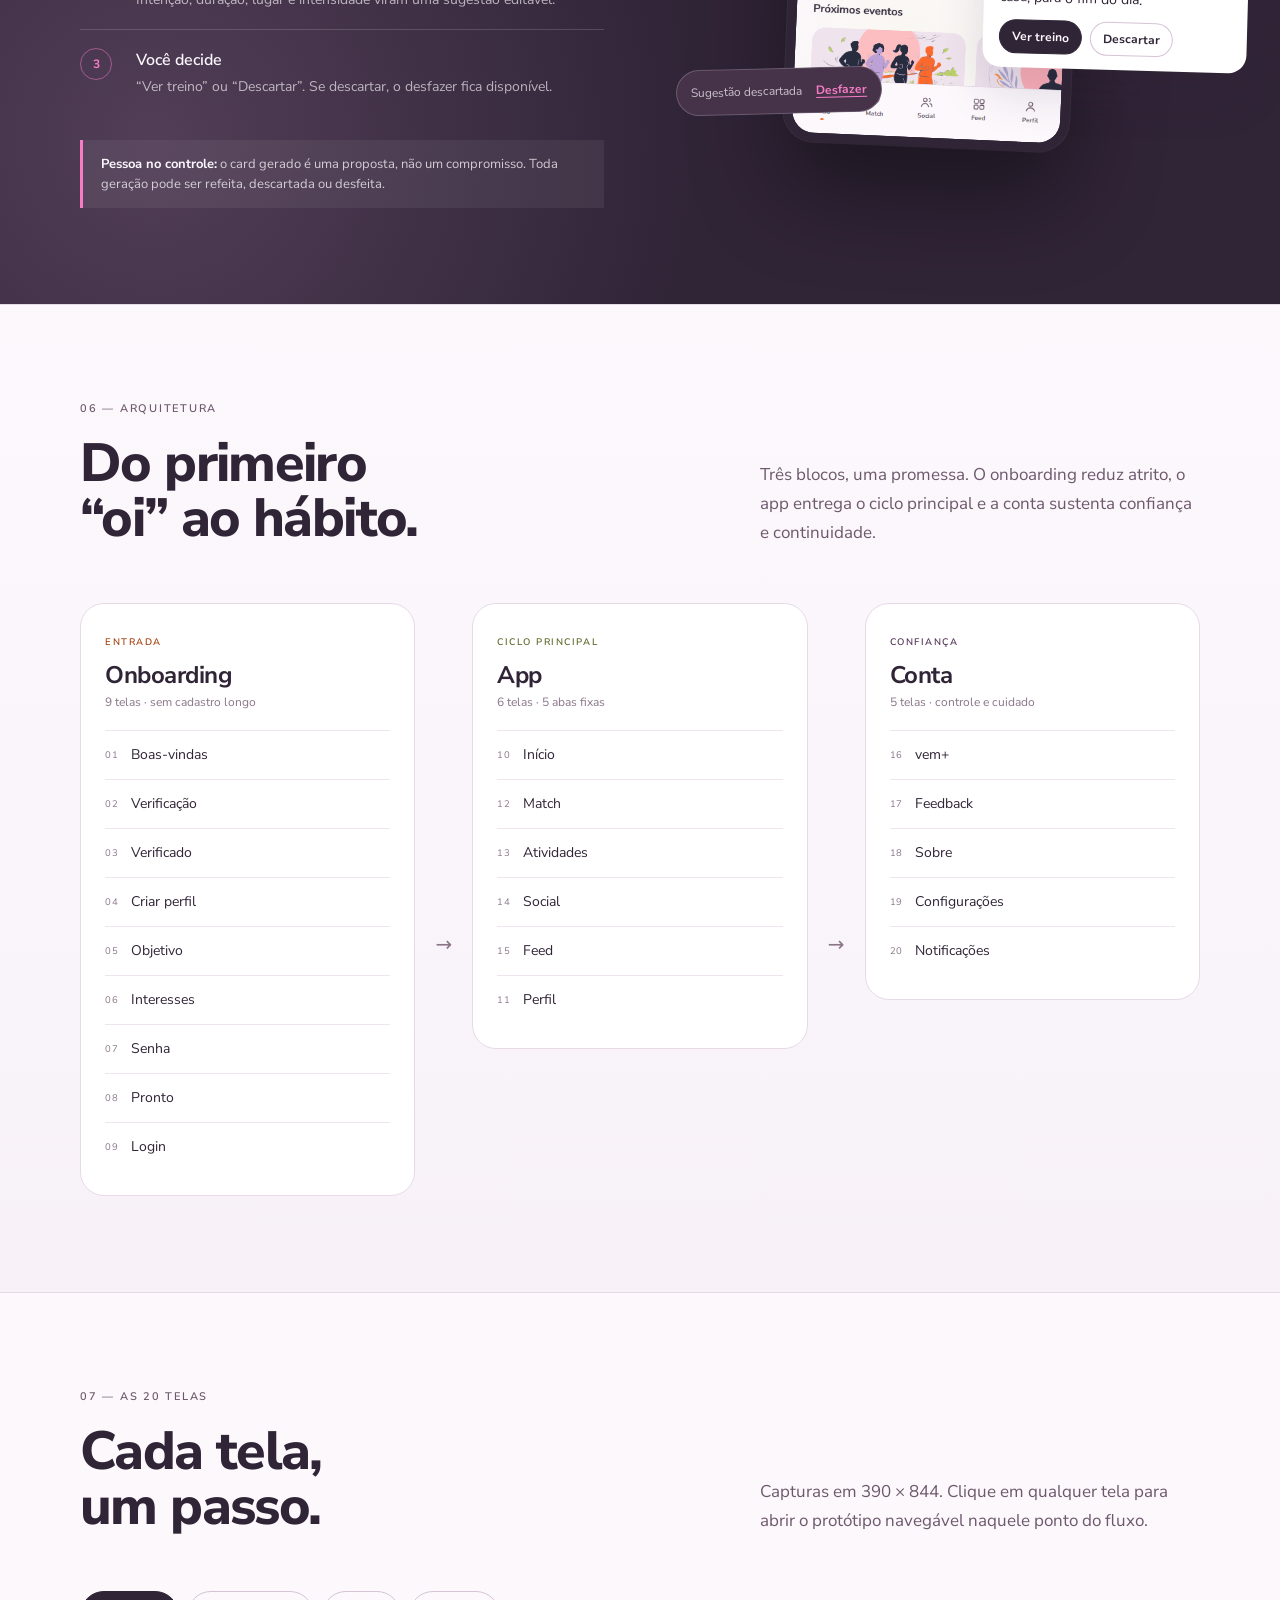
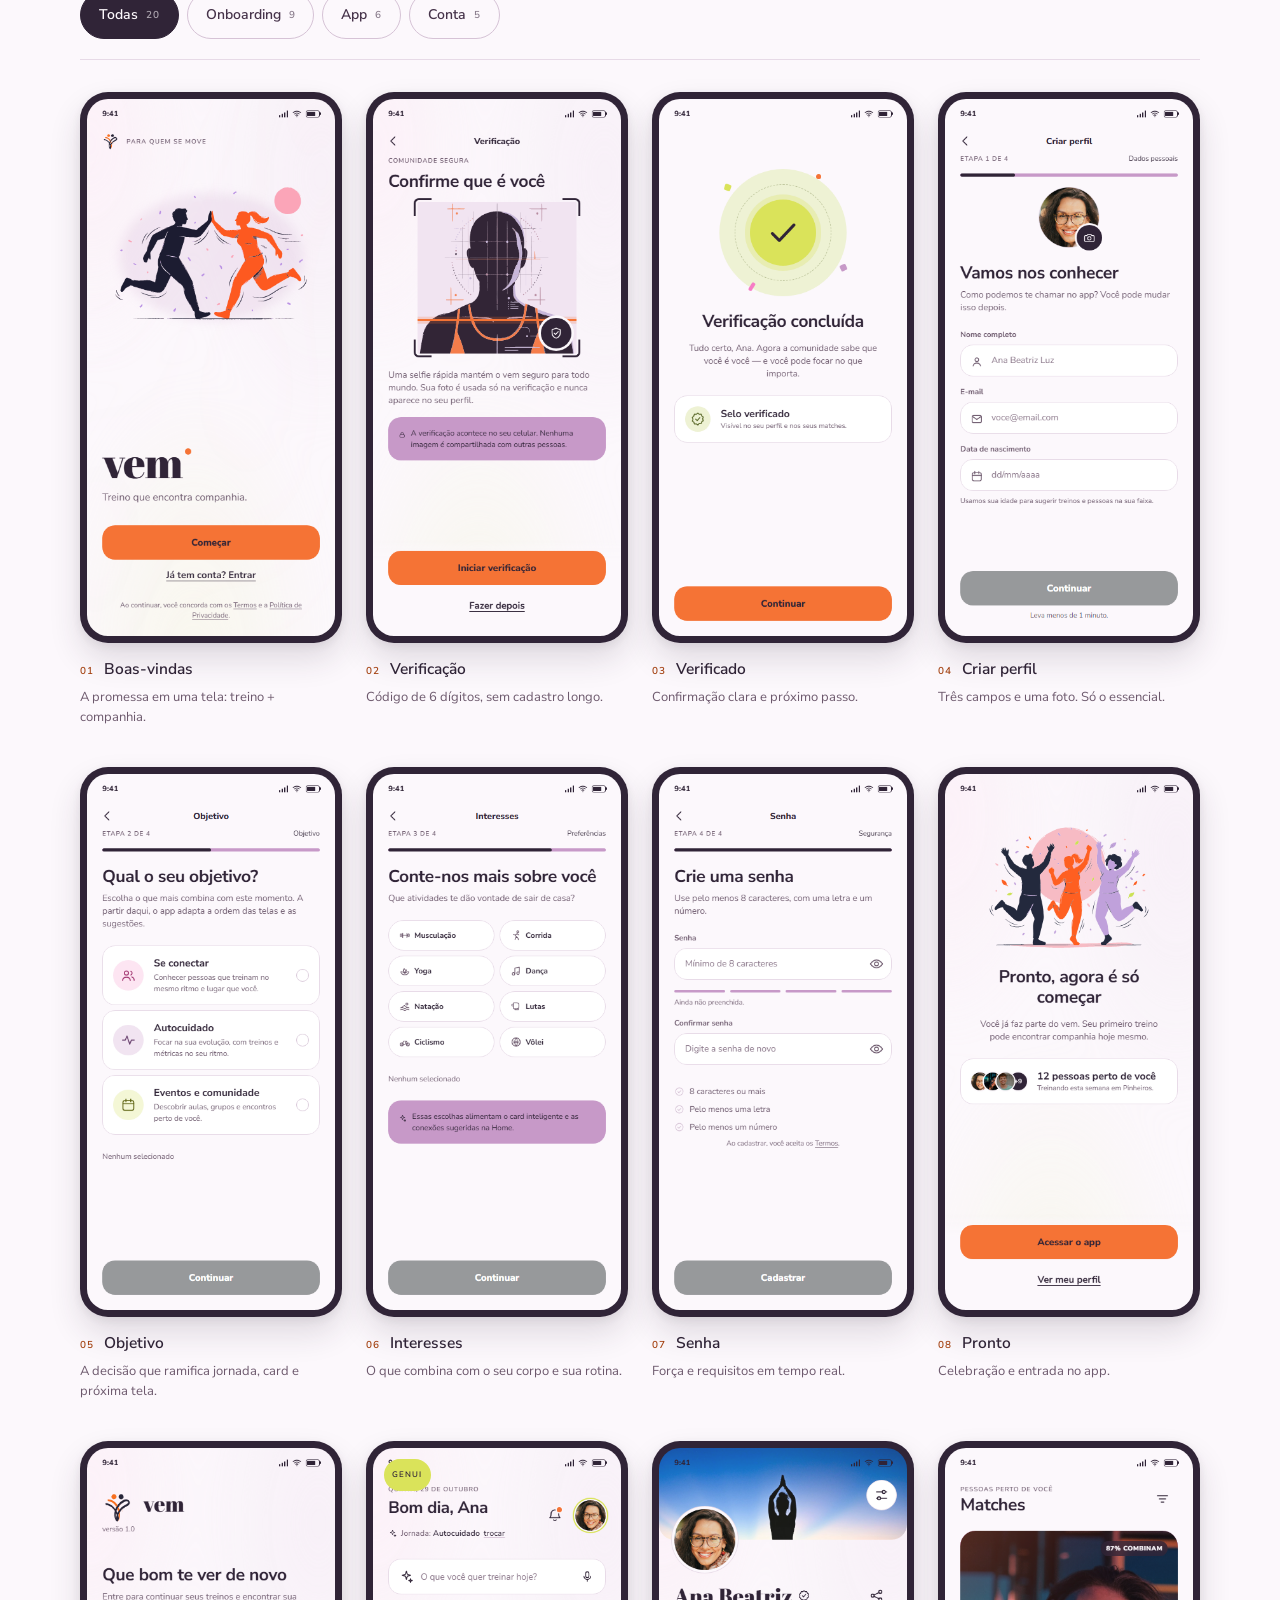
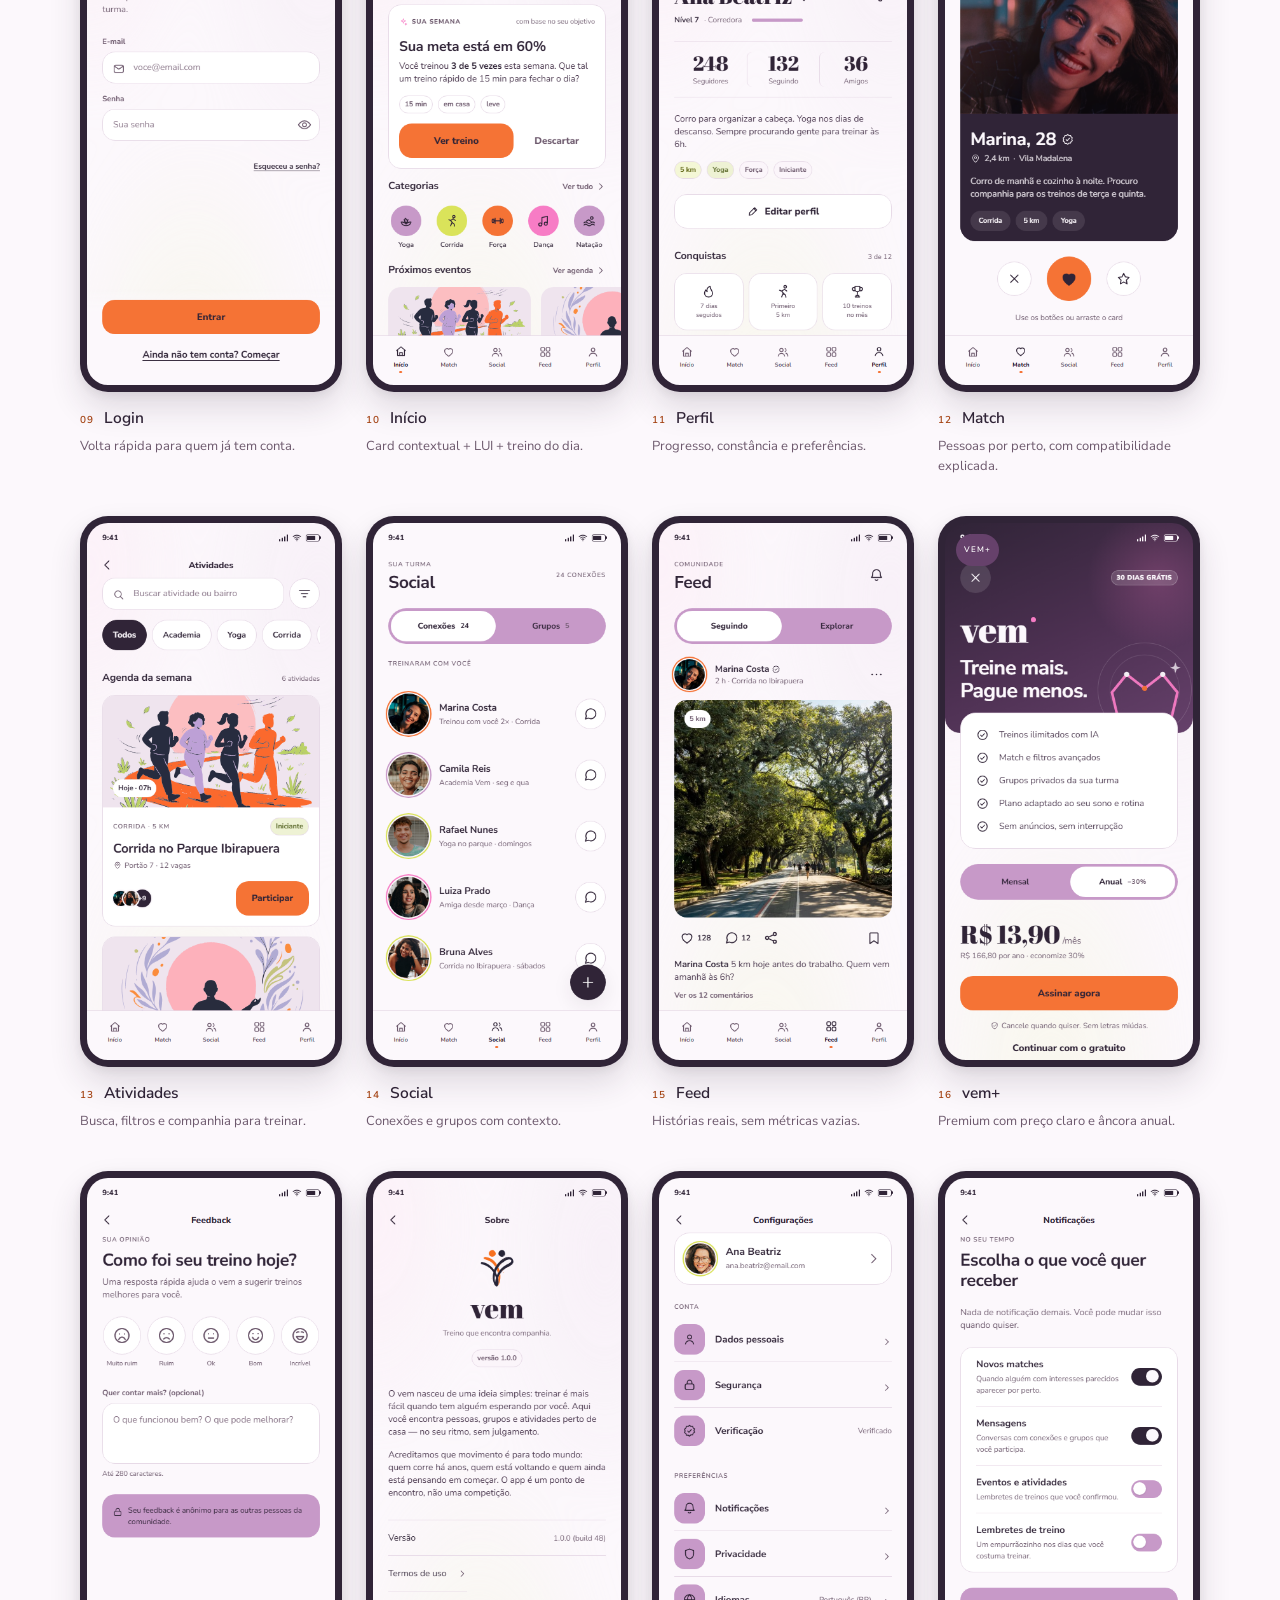
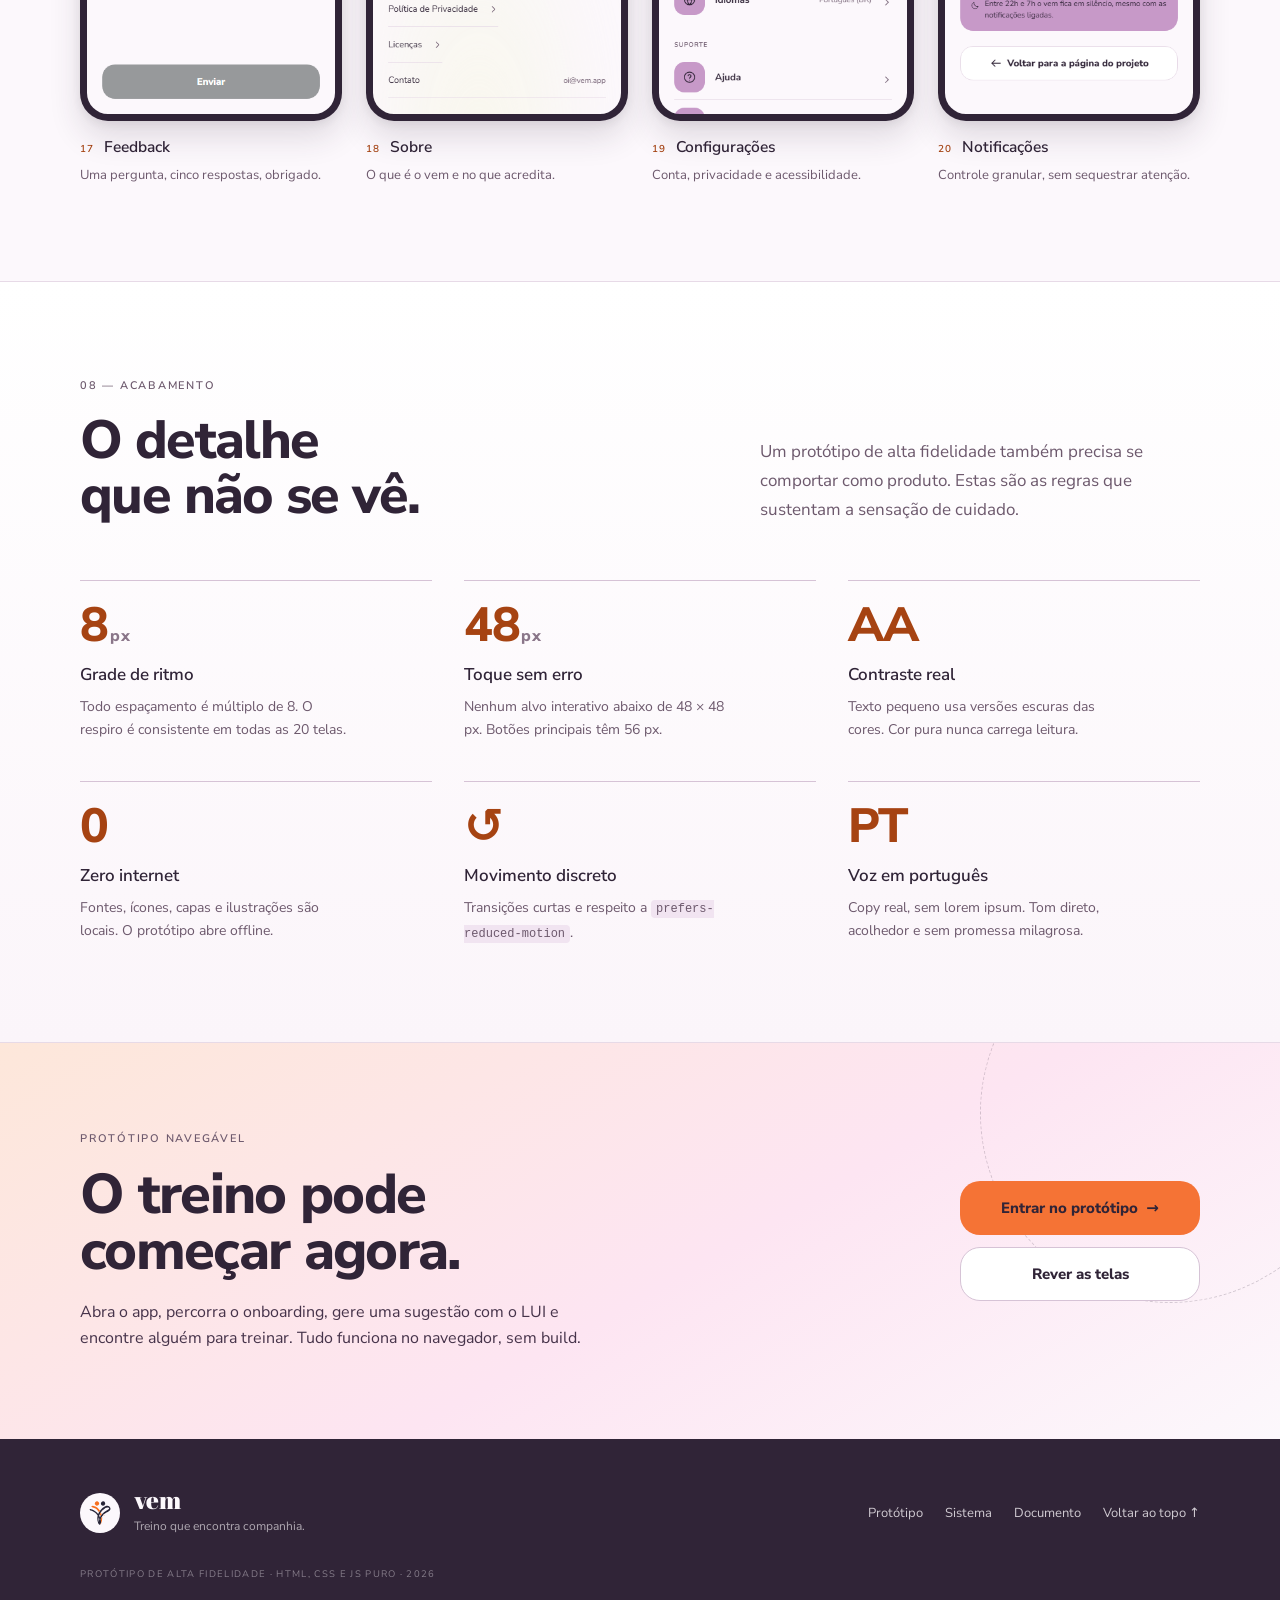
==== commit d7ce1965: "Adiciona imagens aos cards de conceito" ====
--- a/index.html
+++ b/index.html
@@ -10,9 +10,9 @@
   <link rel="stylesheet" href="assets/fonts/fonts.css?v=2">
   <link rel="stylesheet" href="assets/css/tokens.css?v=3">
   <link rel="stylesheet" href="assets/css/base.css?v=4">
-  <link rel="stylesheet" href="assets/css/components.css?v=4">
-  <link rel="stylesheet" href="assets/css/site.css?v=8">
-  <link rel="stylesheet" href="assets/css/print.css?v=7" media="print">
+  <link rel="stylesheet" href="assets/css/components.css?v=5">
+  <link rel="stylesheet" href="assets/css/site.css?v=9">
+  <link rel="stylesheet" href="assets/css/print.css?v=8" media="print">
 </head>
 <body class="site-page">
 
@@ -158,7 +158,10 @@
 
         <div class="concept">
           <article class="concept__card concept__card--problem">
-            <span class="concept__num">01</span>
+            <figure class="concept__media">
+              <img src="assets/img/problema-card.jpg" alt="Homem sentado, sozinho, olhando para a garrafa de água" width="1200" height="900" decoding="async">
+              <figcaption class="concept__num">01</figcaption>
+            </figure>
             <h3>O problema</h3>
             <p>
               Muitas pessoas deixam de praticar atividades físicas por falta de
@@ -170,7 +173,10 @@
           </article>
 
           <article class="concept__card concept__card--insight">
-            <span class="concept__num">02</span>
+            <figure class="concept__media">
+              <img src="assets/img/virada-card.jpg" alt="Duas pessoas rindo juntas depois do treino" width="1200" height="900" decoding="async">
+              <figcaption class="concept__num">02</figcaption>
+            </figure>
             <h3>A virada</h3>
             <p>
               Quando existe uma conexão, a atividade física ganha um novo significado.
@@ -182,7 +188,10 @@
           </article>
 
           <article class="concept__card concept__card--solution">
-            <span class="concept__num">03</span>
+            <figure class="concept__media">
+              <img src="assets/img/proposta-card.jpg" alt="Grupo diverso de cinco pessoas rindo junto" width="1200" height="900" decoding="async">
+              <figcaption class="concept__num">03</figcaption>
+            </figure>
             <h3>A proposta</h3>
             <p>
               O app conecta pessoas por meio de busca e match com base em interesses,
--- a/assets/css/components.css
+++ b/assets/css/components.css
@@ -976,6 +976,49 @@
 
 .tab:active .icon {
   transform: scale(0.92);
+}
+
+/* -------------------------------------------------------------------------
+   Skip onboarding (controle temporário de teste)
+   ------------------------------------------------------------------------- */
+
+.skip-onboarding {
+  position: absolute;
+  top: calc(var(--status-h) - 4px);
+  right: 8px;
+  z-index: 60;
+  display: inline-flex;
+  align-items: center;
+  gap: 6px;
+  min-height: 48px;
+  padding: 0 14px;
+  border-radius: var(--r-pill);
+  border: 1px solid var(--line-strong);
+  background: var(--surface);
+  color: var(--ink);
+  box-shadow: var(--shadow-2);
+  font-family: var(--font-ui);
+  font-size: 11px;
+  font-weight: 800;
+  line-height: 14px;
+  letter-spacing: 0.01em;
+  transition:
+    border-color var(--dur-1) var(--ease),
+    transform var(--dur-1) var(--ease);
+  -webkit-tap-highlight-color: transparent;
+}
+
+.skip-onboarding:hover {
+  border-color: var(--ink);
+}
+
+.skip-onboarding:active {
+  transform: scale(0.97);
+}
+
+.skip-onboarding .icon {
+  width: 14px;
+  height: 14px;
 }
 
 /* -------------------------------------------------------------------------
--- a/assets/css/site.css
+++ b/assets/css/site.css
@@ -628,16 +628,44 @@
   box-shadow: var(--shadow-2);
 }
 
+.concept__media {
+  position: relative;
+  margin: -28px -28px 24px;
+  border-radius: 23px 23px 0 0;
+  overflow: hidden;
+  background: var(--paper);
+}
+
+.concept__media img {
+  display: block;
+  width: 100%;
+  height: auto;
+  transition: transform var(--dur-3) var(--ease);
+}
+
+.concept__card:hover .concept__media img {
+  transform: scale(1.03);
+}
+
 .concept__num {
+  position: absolute;
+  top: 16px;
+  left: 16px;
+  padding: 6px 10px;
+  border-radius: 999px;
+  background: rgba(252, 248, 252, 0.94);
+  color: var(--ink);
   font-family: var(--font-label);
   font-size: 11px;
   font-weight: 600;
   letter-spacing: 0.16em;
-  color: var(--ink-ghost);
+  line-height: 1;
+  -webkit-backdrop-filter: blur(8px);
+  backdrop-filter: blur(8px);
 }
 
 .concept__card h3 {
-  margin: 28px 0 12px;
+  margin: 0 0 12px;
   font-family: var(--font-ui);
   font-size: 28px;
   font-weight: 700;
@@ -678,7 +706,6 @@
   color: rgba(252, 248, 252, 0.74);
 }
 
-.concept__card--solution .concept__num,
 .concept__card--solution .concept__foot {
   color: var(--plum);
 }
@@ -2194,8 +2221,8 @@
     padding: 24px;
   }
 
-  .concept__card h3 {
-    margin-top: 20px;
+  .concept__media {
+    margin: -24px -24px 20px;
   }
 
   .principles {
--- a/assets/css/print.css
+++ b/assets/css/print.css
@@ -215,6 +215,10 @@
     break-inside: avoid;
   }
 
+  .concept__media {
+    margin: -5mm -5mm 4mm;
+  }
+
   .concept__card--solution {
     background: #302437 !important;
     border-color: #302437;
